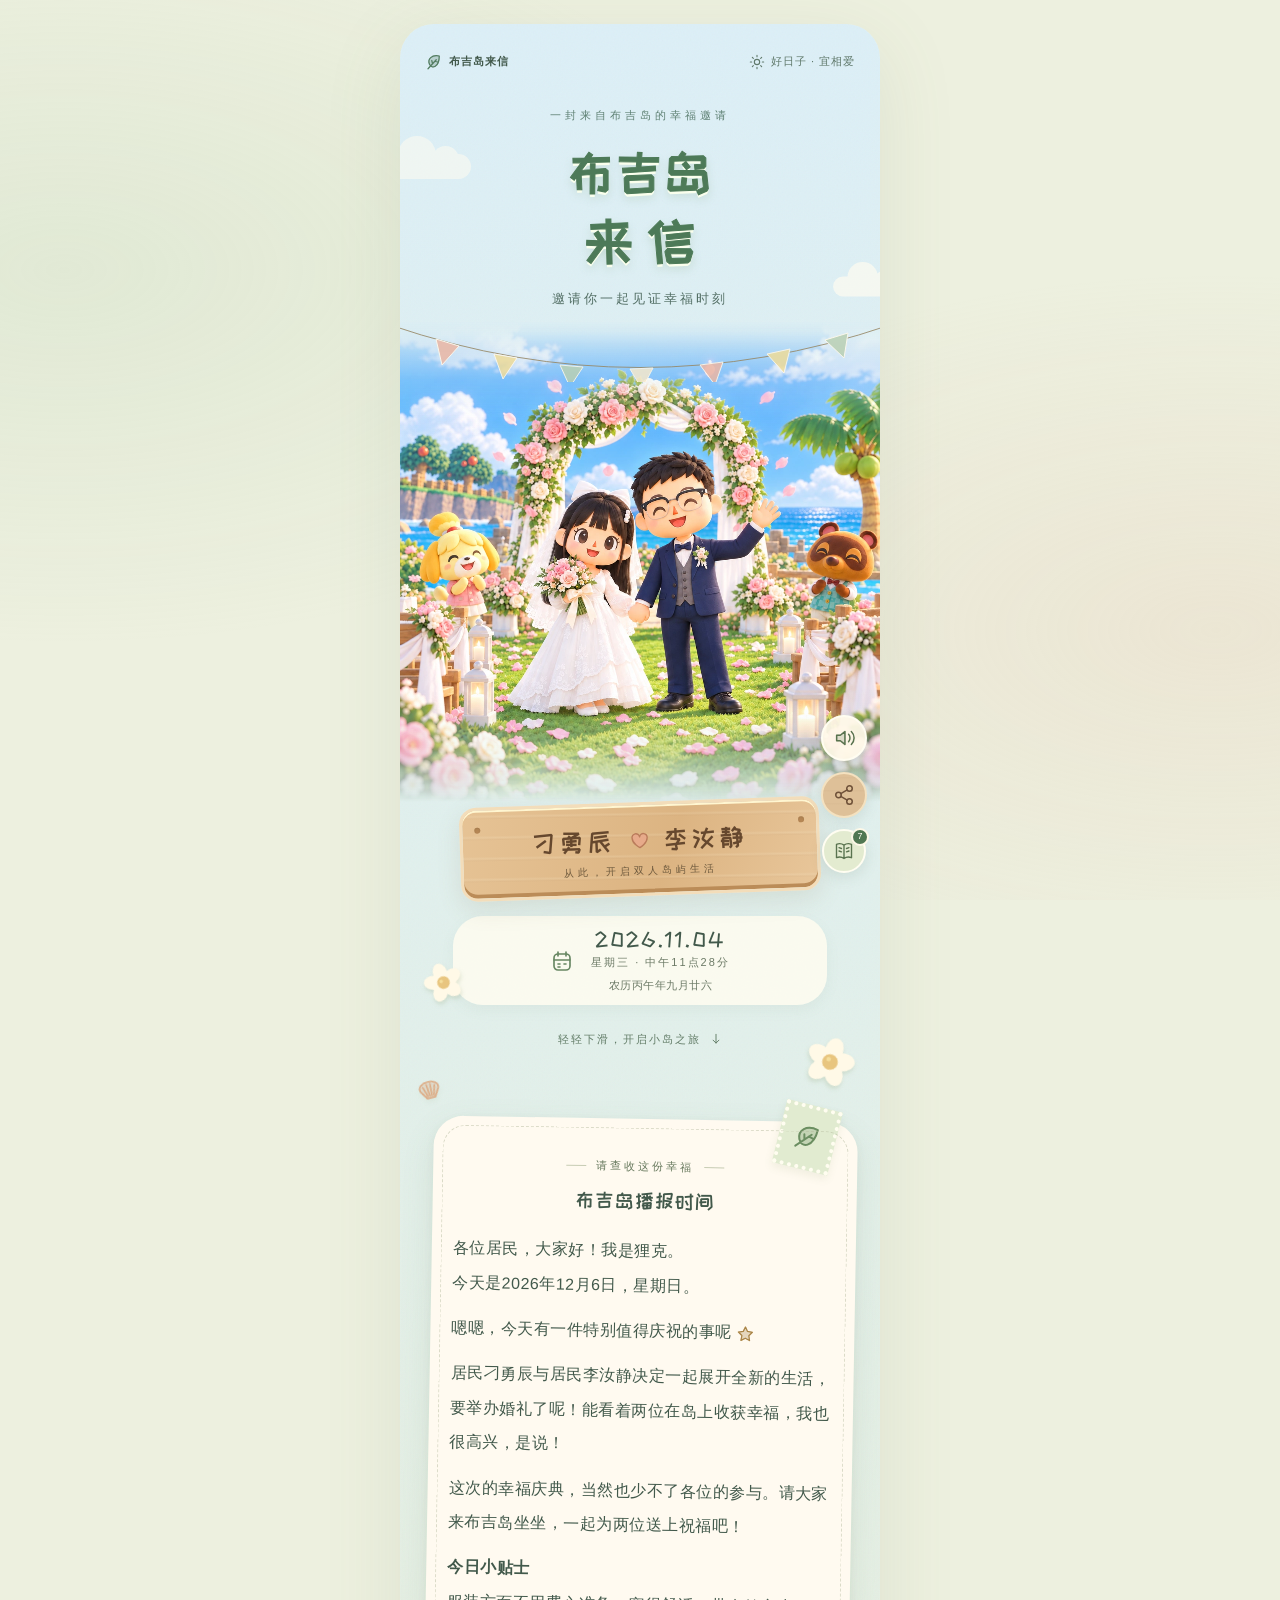
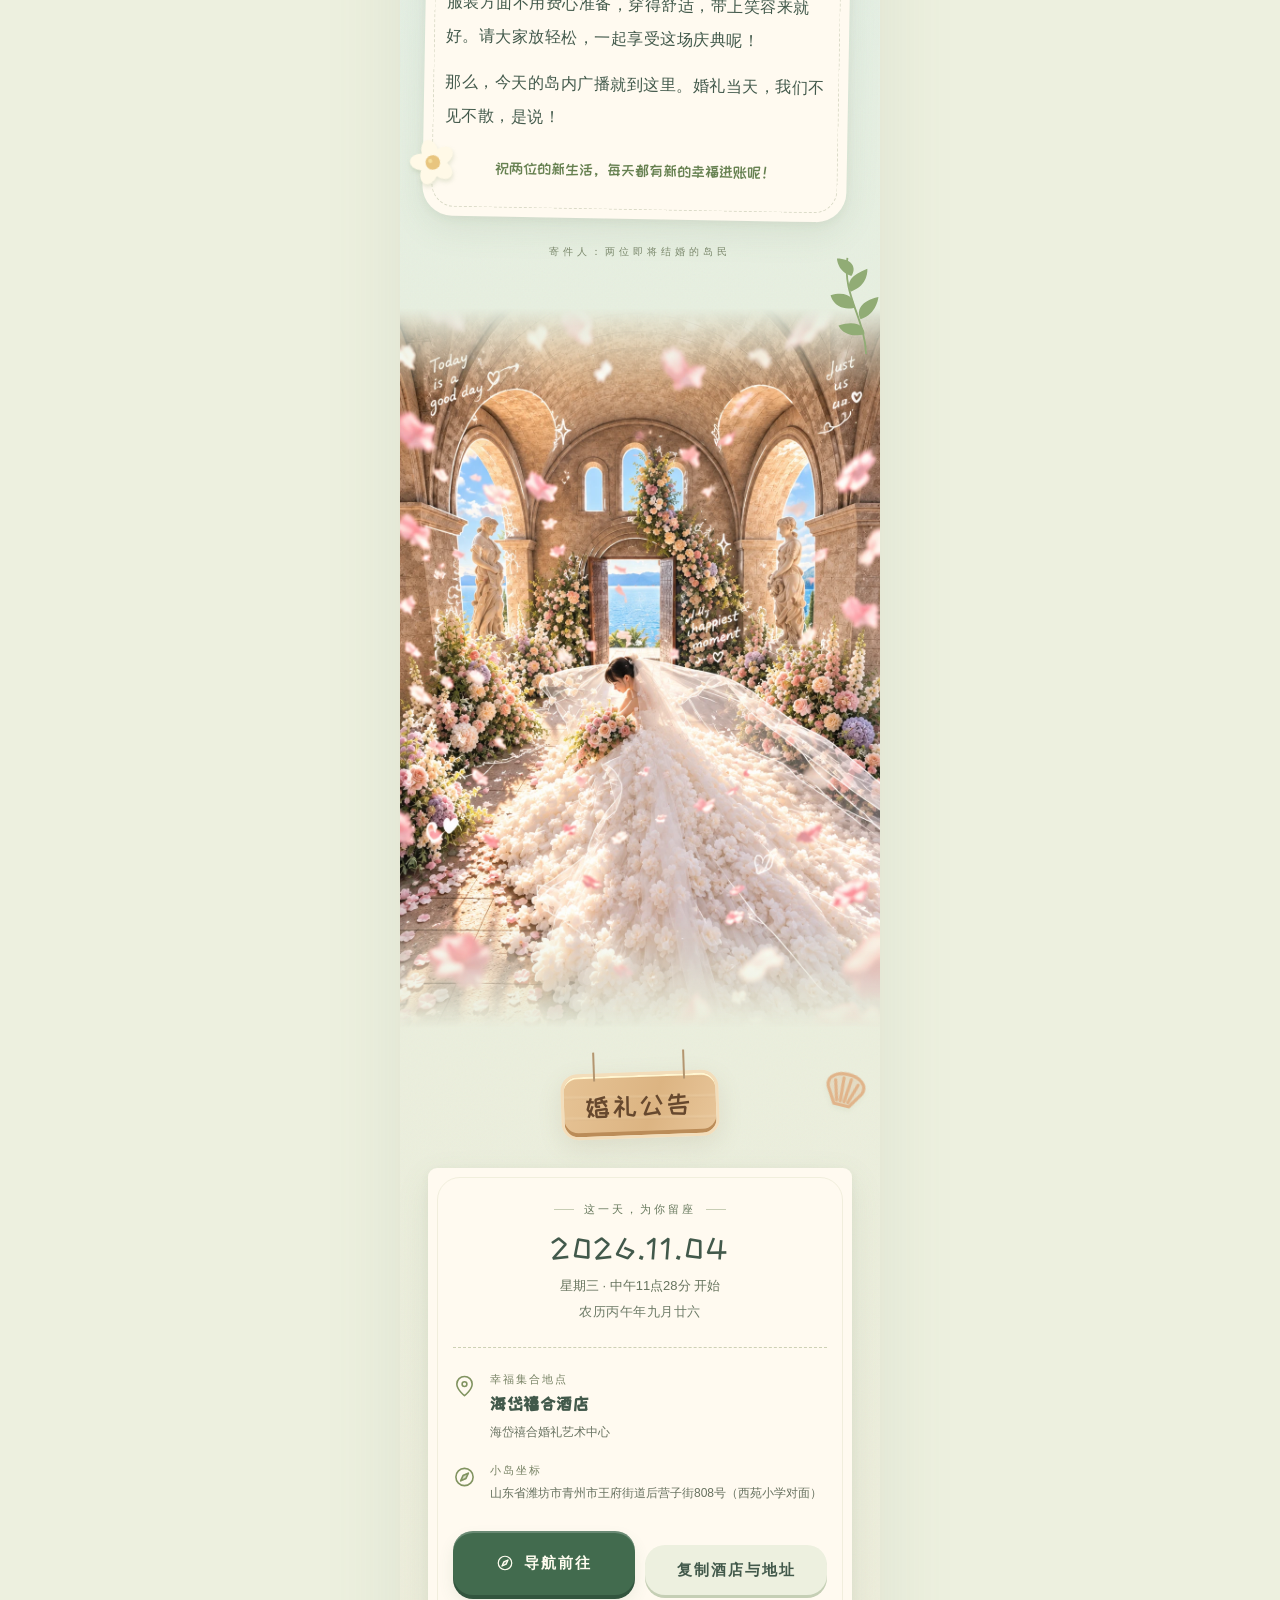
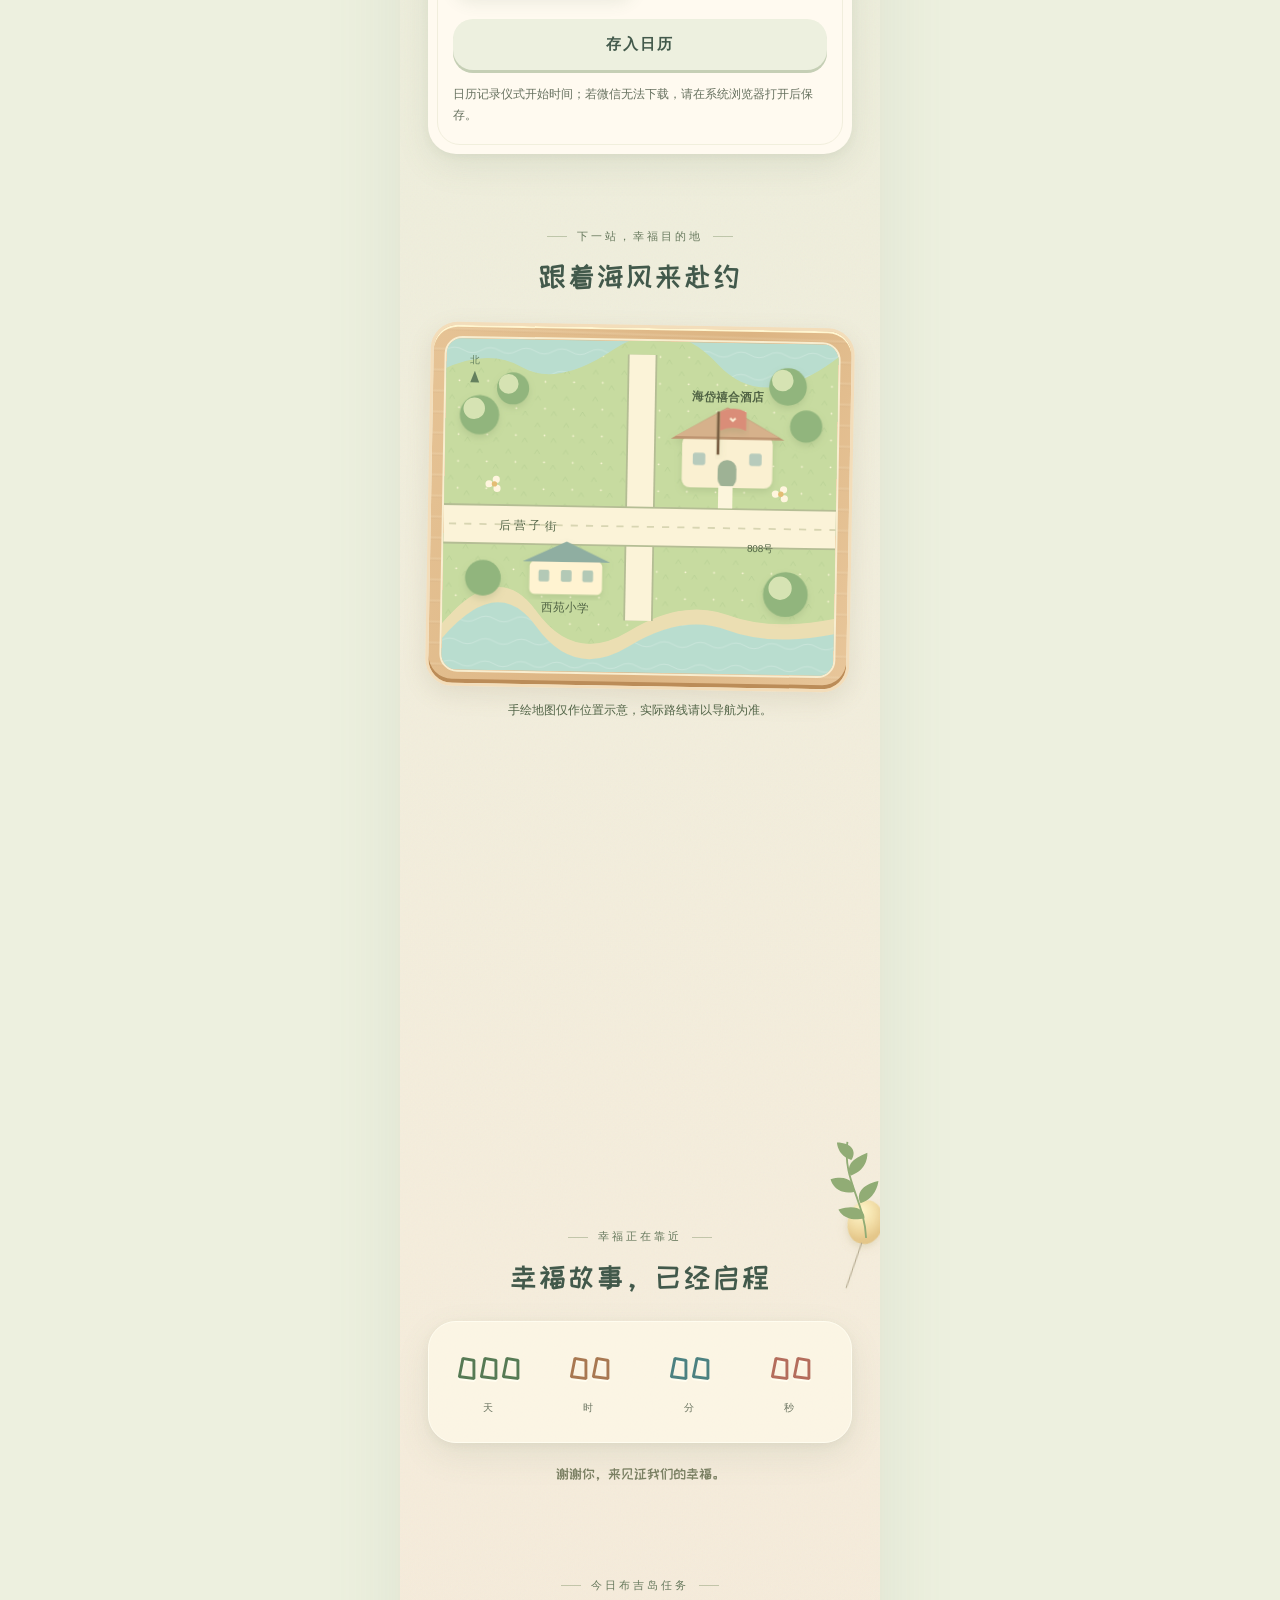
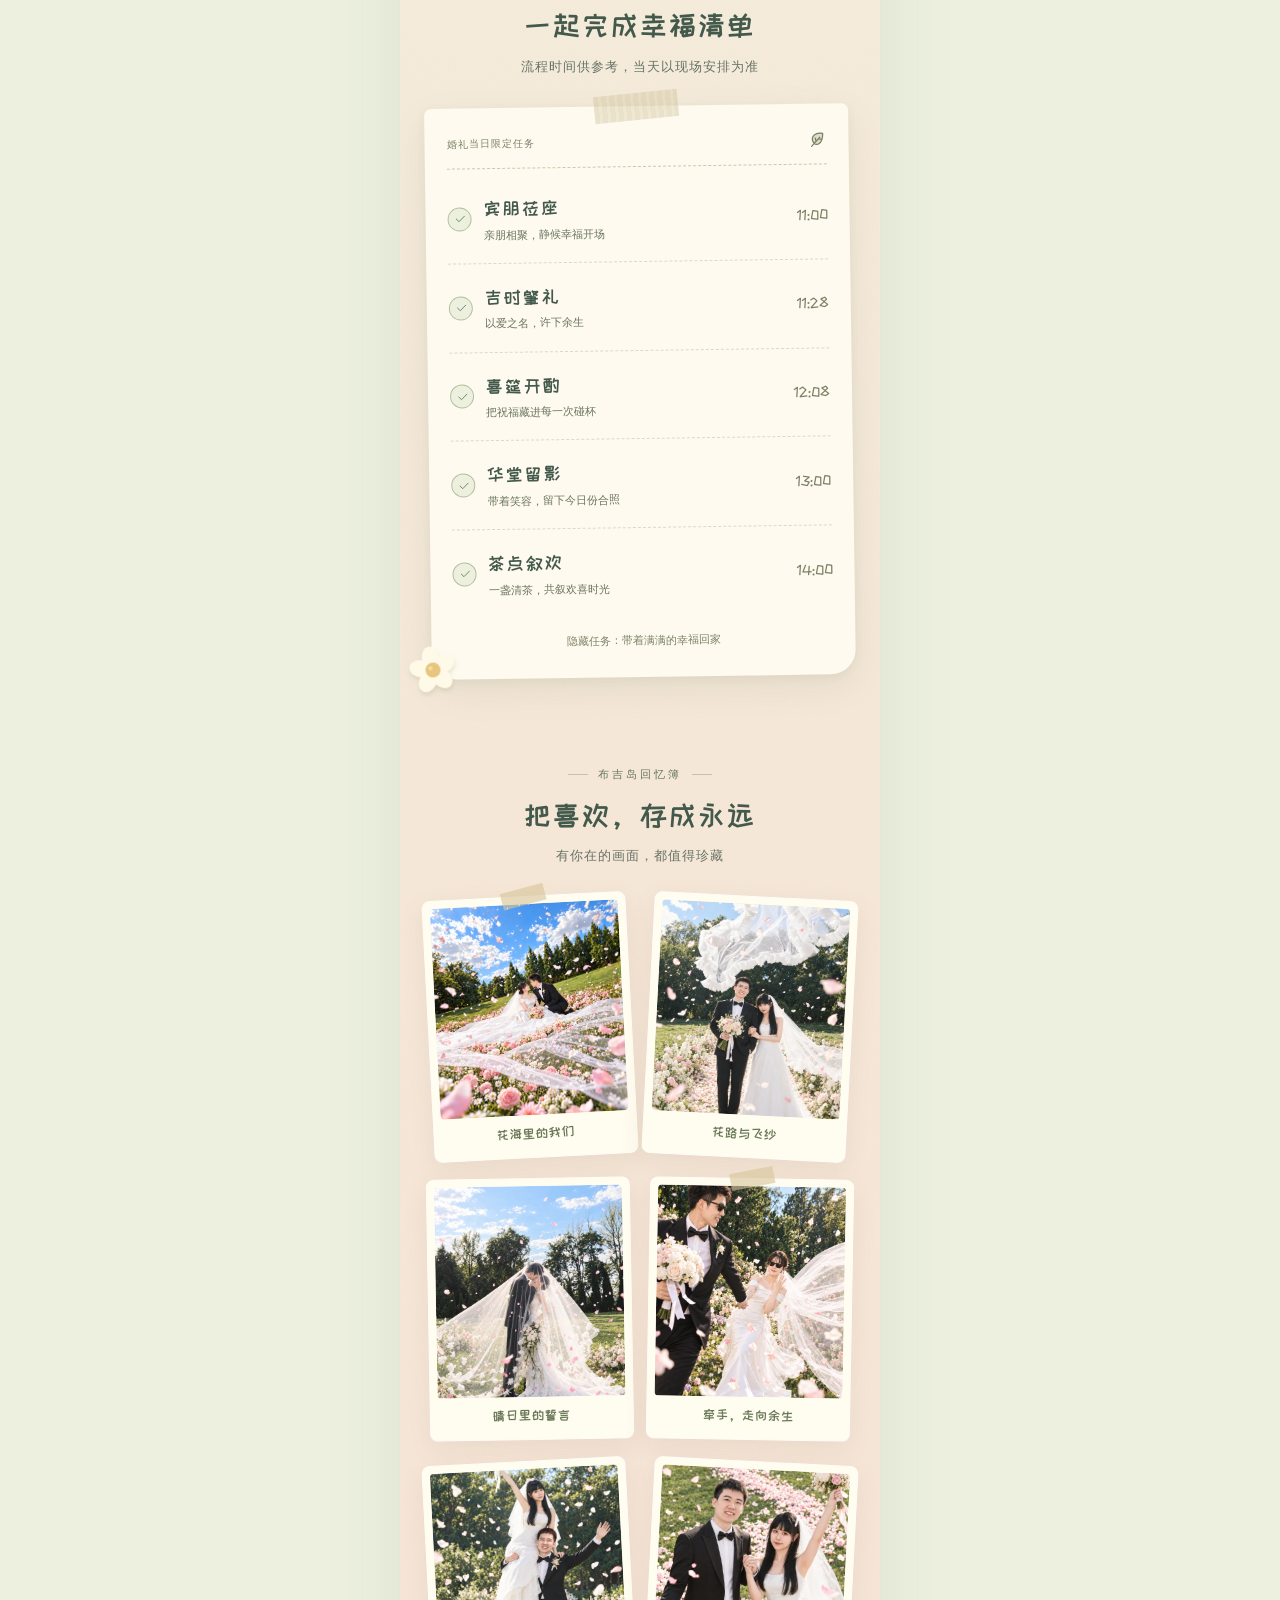
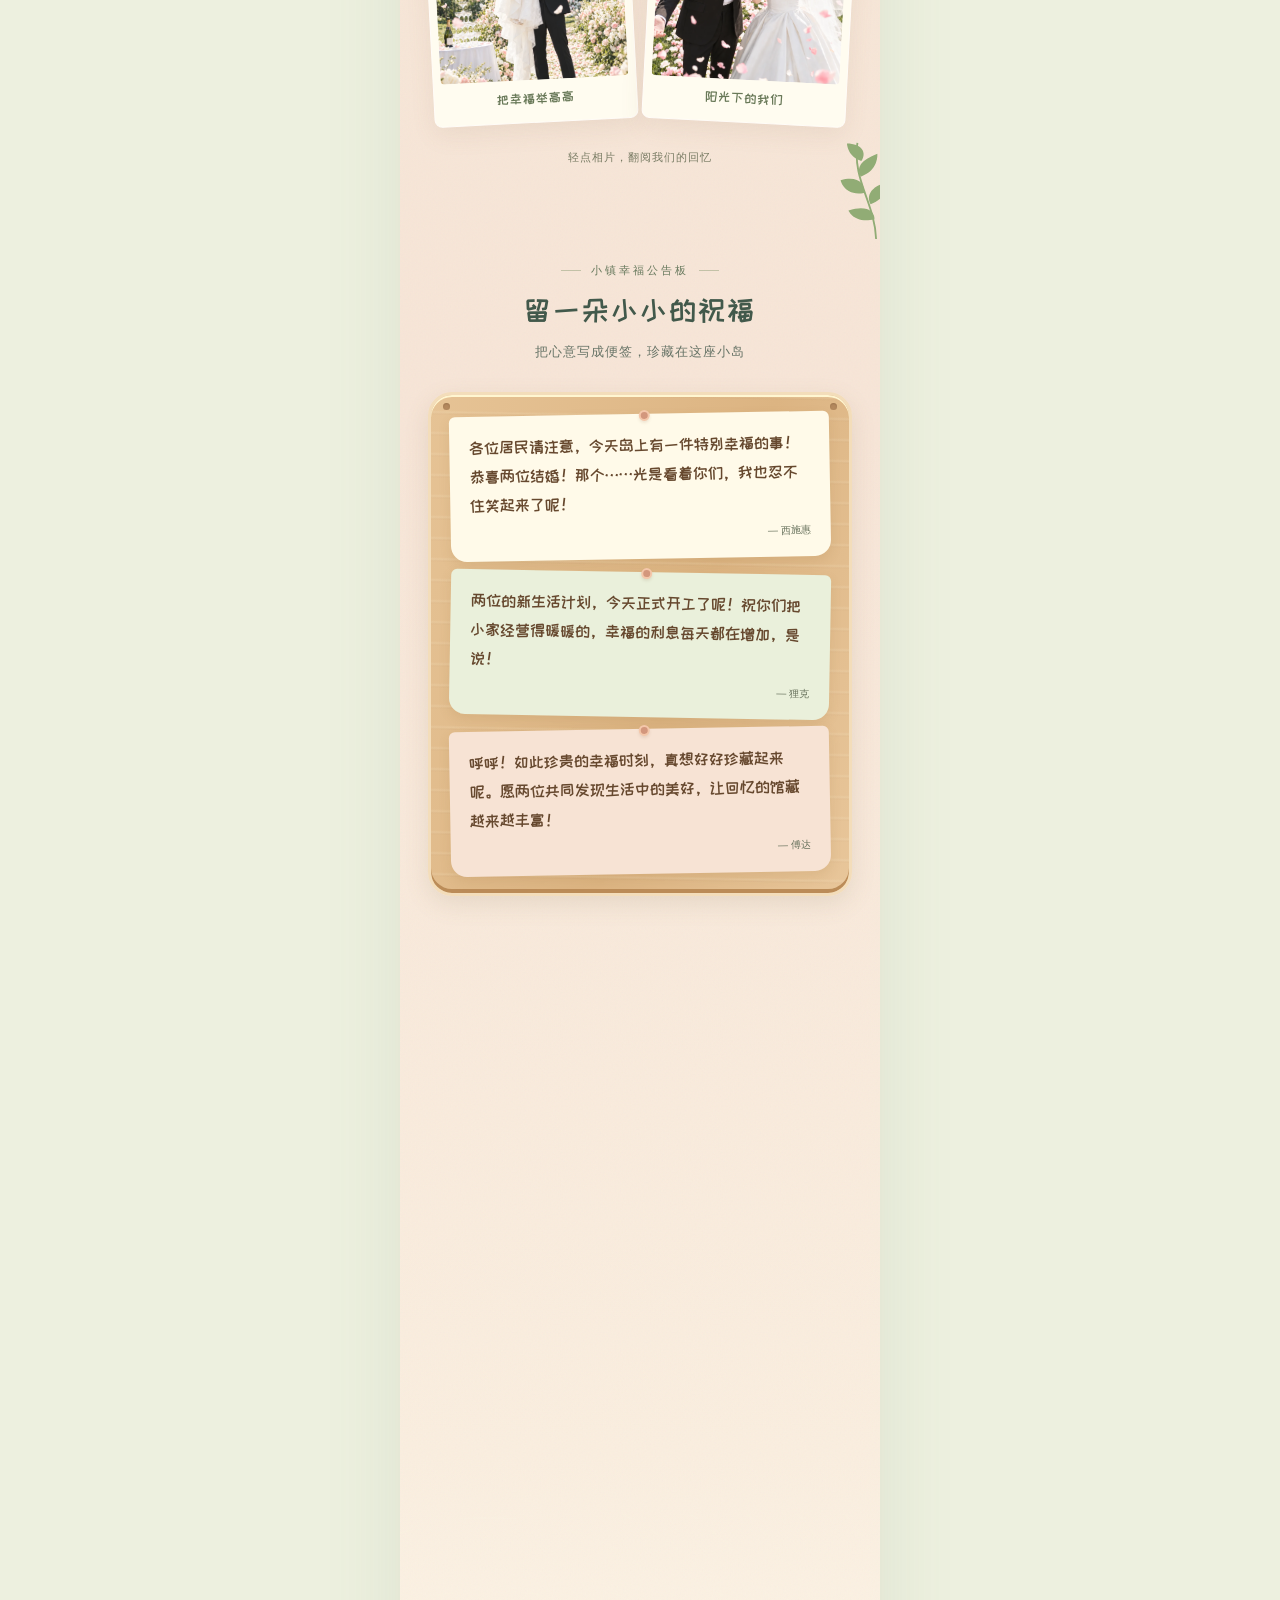
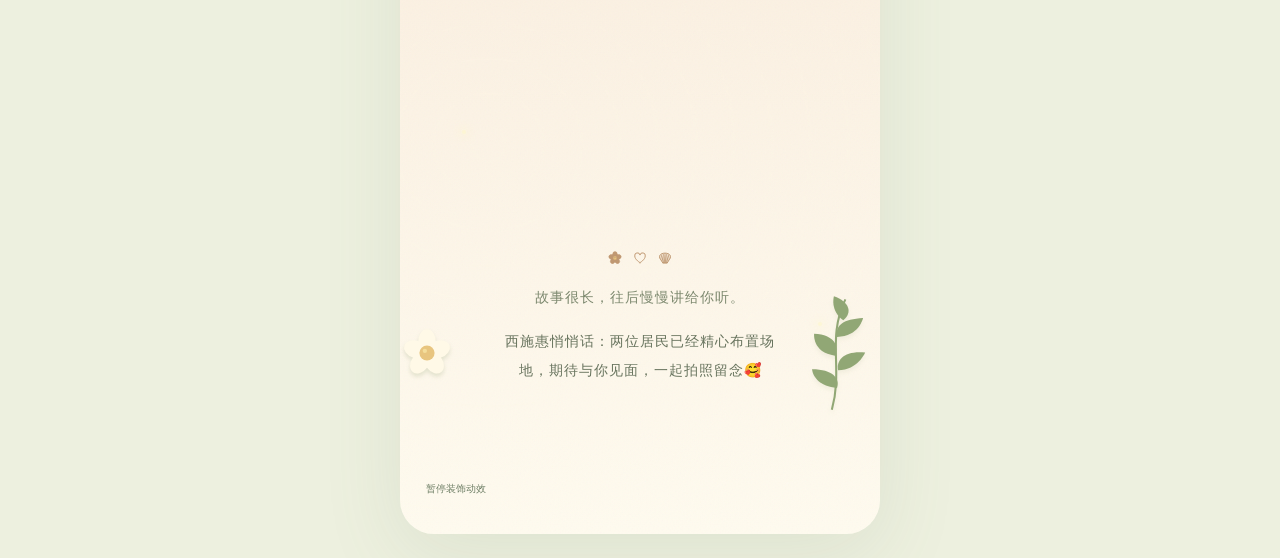
==== index.html @ 76efa3f7 "v1.0.1" ====
<!doctype html>
<html lang="zh-CN">
  <!-- 页面结构说明：正文可直接静态阅读；data-bind/data-date 由 main.js 填充，data-sticker 标记收集模块。 -->
  <head>
    <meta charset="UTF-8" />
    <meta
      name="viewport"
      content="width=device-width, initial-scale=1, viewport-fit=cover"
    />
    <meta name="theme-color" content="#dceff7" />
    <meta
      name="description"
      content="2026年11月4日 · 中午11点28分｜诚邀您相聚青州海岱禧合酒店，见证我们的幸福时刻"
    />
    <meta property="og:title" content="叮～有一封布吉岛来信📩" />
    <meta
      property="og:description"
      content="2026年11月4日 · 中午11点28分｜诚邀您相聚青州海岱禧合酒店，见证我们的幸福时刻"
    />
    <!-- 可修改：更换域名时，同步更新 canonical、og:url、og:image 及 CONFIG.share 的链接。 -->
    <meta property="og:type" content="website" />
    <meta property="og:locale" content="zh_CN" />
    <meta property="og:site_name" content="布吉岛来信" />
    <meta property="og:url" content="https://wedding.xxcfun.cn" />
    <meta
      property="og:image"
      content="https://wedding.xxcfun.cn/assets/island-share-hd.jpg"
    />
    <meta property="og:image:type" content="image/jpeg" />
    <meta property="og:image:secure_url" content="https://wedding.xxcfun.cn/assets/island-share-hd.jpg" />
    <meta property="og:image:width" content="1200" />
    <meta property="og:image:height" content="1200" />
    <meta
      property="og:image:alt"
      content="布吉岛来信：新人在海岛花拱下牵手，新郎挥手、新娘手捧鲜花，下方为新人姓名与婚期"
    />
    <link rel="canonical" href="https://wedding.xxcfun.cn" />
    <title>叮～有一封布吉岛来信📩</title>
    <!-- Tailwind CSS 3.4.17 离线编译，仅包含本页实际使用的工具类。 -->
    <!-- 首屏图片优先下载；下方封面 img 使用同一资源，避免高清图片等到解析正文时才开始请求。 -->
    <link rel="preload" href="assets/island-cover-hd.webp" as="image" type="image/webp" fetchpriority="high" />
    <!-- 完整样式加载完成后再展示页面，避免先出现简化样式。 -->
    <link rel="stylesheet" href="styles.css" />
    <!-- 并行下载，等 HTML 解析后按顺序执行；资源慢时不阻塞正文。 -->
    <!-- 脚本依赖顺序：加载兜底 → 暴露 createHeroMotion → 主交互读取 CONFIG 并连接各模块。 -->
    <script defer src="loader.js"></script>
    <script defer src="hero-motion.js"></script>
    <script defer src="main.js"></script>
  </head>
  <body>
    <a class="skip" href="#invitation">跳至请柬正文</a>
    <!-- 原创矢量图标库：装饰与结构图标使用统一圆角笔画，无 emoji 与官方图案。 -->
    <svg class="sprite" xmlns="http://www.w3.org/2000/svg" aria-hidden="true">
      <defs>
        <symbol id="i-leaf" viewBox="0 0 24 24">
          <path
            d="M19 4C9 2 3 8 6 15s13 4 13-11Z"
            fill="currentColor"
            opacity=".25"
          />
          <path d="M19 4C9 2 3 8 6 15s13 4 13-11ZM4 21 15 9m-5 5-1-4m4 1 4 1" />
        </symbol>
        <!-- 原创节点图标：海浪、远山、脚印、家与婚礼花拱，沿用圆润线条。 -->
        <symbol id="i-waves" viewBox="0 0 24 24">
          <path
            d="M2 9c2-3 4 3 7 0s5 3 8 0 4 0 5 0M2 14c2-3 4 3 7 0s5 3 8 0 4 0 5 0M2 19c2-3 4 3 7 0s5 3 8 0 4 0 5 0"
          />
          <circle cx="17" cy="4" r="2" />
        </symbol>
        <symbol id="i-mountains" viewBox="0 0 24 24">
          <path d="m2 20 7-15 7 15H2Zm11-6 4-8 5 14h-6M6 11l3 2 3-2" />
          <circle cx="4" cy="5" r="2" />
        </symbol>
        <symbol id="i-footsteps" viewBox="0 0 24 24">
          <ellipse cx="7" cy="8" rx="3" ry="5" transform="rotate(-20 7 8)" />
          <path d="m6 16 3-1 1 3-3 1Z" />
          <ellipse cx="17" cy="13" rx="3" ry="5" transform="rotate(20 17 13)" />
          <path d="m14 21 1-2 3 1-1 2Z" />
        </symbol>
        <symbol id="i-home" viewBox="0 0 24 24">
          <path d="m3 11 9-8 9 8M5 10v11h14V10M10 21v-6h4v6M16 4V2h3v5" />
          <path
            d="M12 12s-3-2-3-3a1.5 1.5 0 0 1 3-1 1.5 1.5 0 0 1 3 1c0 1-3 3-3 3Z"
          />
        </symbol>
        <symbol id="i-wedding-arch" viewBox="0 0 24 24">
          <path
            d="M4 21V10a8 8 0 0 1 16 0v11M7 21V10a5 5 0 0 1 10 0v11M2 21h7m6 0h7"
          />
          <circle cx="6" cy="5" r="2" />
          <circle cx="18" cy="5" r="2" />
          <path d="m4 11 3 2m10 0 3-2M10 3l2 2 2-2" />
        </symbol>
        <symbol id="i-heart" viewBox="0 0 24 24">
          <path
            d="M12 20S3 15 3 8.5A4.5 4.5 0 0 1 12 7a4.5 4.5 0 0 1 9 1.5C21 15 12 20 12 20Z"
          />
        </symbol>
        <symbol id="i-sun" viewBox="0 0 24 24">
          <circle cx="12" cy="12" r="4" />
          <path
            d="M12 2v2m0 16v2M2 12h2m16 0h2M5 5l1.5 1.5m11 11L19 19M19 5l-1.5 1.5m-11 11L5 19"
          />
        </symbol>
        <symbol id="i-flower" viewBox="0 0 48 48">
          <g fill="currentColor">
            <ellipse cx="24" cy="13" rx="8" ry="11" />
            <ellipse
              cx="24"
              cy="13"
              rx="8"
              ry="11"
              transform="rotate(72 24 24)"
            />
            <ellipse
              cx="24"
              cy="13"
              rx="8"
              ry="11"
              transform="rotate(144 24 24)"
            />
            <ellipse
              cx="24"
              cy="13"
              rx="8"
              ry="11"
              transform="rotate(216 24 24)"
            />
            <ellipse
              cx="24"
              cy="13"
              rx="8"
              ry="11"
              transform="rotate(288 24 24)"
            />
          </g>
          <circle cx="24" cy="24" r="7" fill="#e8c57f" />
          <circle cx="22" cy="22" r="2" fill="#f4de9c" />
        </symbol>
        <symbol id="i-shell" viewBox="0 0 24 24">
          <path
            d="m8 20-5-8C-1 1 25 1 21 12l-5 8Z"
            fill="currentColor"
            opacity=".25"
          />
          <path
            d="m8 20-5-8C-1 1 25 1 21 12l-5 8Zm1-2L6 8m5 10-1-12m3 12 1-12m1 12 3-10M8 20h8"
          />
        </symbol>
        <symbol id="i-star" viewBox="0 0 24 24">
          <path
            d="m12 3 2.8 5.8 6.5 1-4.7 4.6 1.1 6.5-5.7-3-5.7 3 1.1-6.5-4.7-4.6 6.5-1Z"
            fill="currentColor"
            opacity=".3"
          />
          <path
            d="m12 3 2.8 5.8 6.5 1-4.7 4.6 1.1 6.5-5.7-3-5.7 3 1.1-6.5-4.7-4.6 6.5-1Z"
          />
        </symbol>
        <symbol id="i-pin" viewBox="0 0 24 24">
          <path d="M20 10c0 6-8 12-8 12S4 16 4 10a8 8 0 1 1 16 0Z" />
          <circle cx="12" cy="10" r="2.5" />
        </symbol>
        <symbol id="i-calendar" viewBox="0 0 24 24">
          <rect x="4" y="5" width="16" height="16" rx="4" />
          <path d="M8 3v4m8-4v4M4 11h16m-12 4h2m4 0h2m-8 3h2" />
        </symbol>
        <symbol id="i-down" viewBox="0 0 24 24">
          <path d="M12 4v15m-5-5 5 5 5-5" />
        </symbol>
        <symbol id="i-arrow" viewBox="0 0 24 24">
          <path d="M4 12h15m-6-6 6 6-6 6" />
        </symbol>
        <symbol id="i-compass" viewBox="0 0 24 24">
          <circle cx="12" cy="12" r="9" />
          <path
            d="m16 8-2.5 5.5L8 16l2.5-5.5Z"
            fill="currentColor"
            opacity=".3"
          />
          <path d="m16 8-2.5 5.5L8 16l2.5-5.5Z" />
        </symbol>
        <symbol id="i-camera" viewBox="0 0 24 24">
          <path
            d="m8 6 1.5-3h5L16 6h3a2 2 0 0 1 2 2v10a2 2 0 0 1-2 2H5a2 2 0 0 1-2-2V8a2 2 0 0 1 2-2Z"
          />
          <circle cx="12" cy="12.5" r="4" />
          <path d="M17.5 9h.1" />
        </symbol>
        <symbol id="i-rings" viewBox="0 0 24 24">
          <circle cx="8" cy="14" r="6" />
          <circle cx="16" cy="14" r="6" />
          <path d="m9 4 3-3 3 3-3 4Z" fill="currentColor" opacity=".3" />
          <path d="m9 4 3-3 3 3-3 4Z" />
        </symbol>
        <symbol id="i-mail" viewBox="0 0 24 24">
          <rect x="3" y="5" width="18" height="15" rx="3" />
          <path d="m4 7 8 6 8-6m-16 12 5-5m11 5-5-5" />
        </symbol>
        <symbol id="i-flag" viewBox="0 0 24 24">
          <path d="M6 22V3m0 0c4-4 8 4 12 0v10c-4 4-8-4-12 0" />
          <path
            d="M6 3c4-4 8 4 12 0v10c-4 4-8-4-12 0"
            fill="currentColor"
            opacity=".3"
          />
        </symbol>
        <symbol id="i-check" viewBox="0 0 24 24">
          <path d="m5 12 5 5L20 7" />
        </symbol>
        <symbol id="i-close" viewBox="0 0 24 24">
          <path d="m6 6 12 12M6 18 18 6" />
        </symbol>
        <symbol id="i-share" viewBox="0 0 24 24">
          <circle cx="6" cy="12" r="3" />
          <circle cx="18" cy="5" r="3" />
          <circle cx="18" cy="19" r="3" />
          <path d="m8.5 10.5 7-4m-7 7 7 4" />
        </symbol>
        <symbol id="i-book" viewBox="0 0 24 24">
          <path
            d="M12 5C8 2 3 4 3 4v16s5-2 9 1c4-3 9-1 9-1V4s-5-2-9 1Zm0 0v16m-6-13 3 1m-3 3 3 1m6-4 3-1m-3 5 3-1"
          />
        </symbol>
        <symbol id="i-sprig" viewBox="0 0 80 120">
          <path
            d="M36 115C47 76 31 46 49 9"
            fill="none"
            stroke="currentColor"
            stroke-width="2"
          />
          <g fill="currentColor">
            <path d="M41 94C18 92 17 76 17 76c20 0 27 9 24 18Z" />
            <path d="M42 77c19 0 26-17 26-17-20-2-28 7-26 17Z" />
            <path d="M39 63C17 60 19 42 19 42c20 1 24 12 20 21Z" />
            <path d="M41 45c21 0 25-18 25-18-19 1-27 7-25 18Z" />
            <path d="M47 29C34 20 38 6 38 6c15 5 18 16 9 23Z" />
          </g>
        </symbol>
        <symbol id="i-petal" viewBox="0 0 24 24">
          <path d="M19 4C10 1 0 8 6 15s15 4 13-11Z" fill="currentColor" />
        </symbol>
        <symbol id="i-butterfly" viewBox="0 0 24 24">
          <path
            d="M12 10C7-1 0 5 4 12c-5 8 5 11 8 2 3 9 13 6 8-2 4-7-3-13-8-2Z"
            fill="currentColor"
            opacity=".65"
          />
          <path d="M12 9v9m0-8L9 5m3 5 3-5" />
        </symbol>
        <symbol id="i-dandelion" viewBox="0 0 24 24">
          <path
            d="M12 22V9m0 3-6-6m6 6 6-6m-6 6V3m0 9-8-1m8 1 8-1M4 4l4 1-3 3m11-3 4-1-1 4M9 3l3-2 3 2"
          />
        </symbol>
      </defs>
    </svg>
    <!-- 欢迎层只作开场提示，CSS 与两个脚本均有退场路径；不会锁住正文滚动。 -->
    <div
      class="loader"
      id="loader"
      role="status"
      aria-label="欢迎来到我们的布吉岛"
    >
      <svg class="loader-art icon" aria-hidden="true">
        <use href="#i-leaf" />
      </svg>
      <div class="loader-title">欢迎来到我们的布吉岛</div>
      <div class="loader-dots" aria-hidden="true"><i></i><i></i><i></i></div>
    </div>
    <!-- 十个 section 按阅读顺序组成长卷；每个 data-sticker 编号对应 main.js 中 stickerDefs 的索引。 -->
    <main class="roll mx-auto w-full relative" id="island">
      <!-- 模块一：可修改首屏标题、副标题；姓名、日期由 CONFIG 统一填写。 -->
      <section class="hero" data-sticker="0" aria-labelledby="cover-title">
        <div class="topline">
          <div class="island-brand">
            <svg class="icon mini" aria-hidden="true">
              <use href="#i-leaf" /></svg
            >布吉岛来信
          </div>
          <div class="weather">
            <svg class="icon" aria-hidden="true"><use href="#i-sun" /></svg
            >好日子 · 宜相爱
          </div>
        </div>
        <div class="cloud cloud-a" aria-hidden="true"></div>
        <div class="cloud cloud-b" aria-hidden="true"></div>
        <div class="cover-copy">
          <div class="edition">一封来自布吉岛的幸福邀请</div>
          <h1 id="cover-title">
            <span>布吉岛</span><span class="second-line">来信</span>
          </h1>
          <p class="cover-subtitle">邀请你一起见证幸福时刻</p>
        </div>
        <div class="hero-art" id="lawn">
          <div class="hero-scene" id="hero-scene">
            <img
              id="hero-image"
              src="assets/island-cover-hd.webp"
              width="1254"
              height="1254"
              fetchpriority="high"
              alt="蓝天海岛婚礼：新人牵手站在玫瑰花拱下，新郎挥手打招呼，新娘手捧鲜花，两侧是可爱的动物伙伴"
            />
            <canvas id="hero-motion" class="hero-motion" aria-hidden="true"></canvas>
          </div>
          <svg class="pennants" viewBox="0 0 480 60" aria-hidden="true">
            <path
              d="M-10 3Q240 88 490 3"
              fill="none"
              stroke="#968765"
              stroke-width="1"
            />
            <g stroke="#fff8e9" stroke-width="1">
              <path d="m36 17 23 7-17 19Z" fill="#e9b6a4" />
              <path d="m94 32 23 4-14 21Z" fill="#eddb9a" />
              <path d="m160 43 23 2-13 20Z" fill="#b9cfb3" />
              <path d="m230 47 23-1-11 21Z" fill="#f4e7cb" />
              <path d="m300 43 23-3-8 23Z" fill="#e9b6a4" />
              <path d="m367 32 23-5-6 24Z" fill="#eddb9a" />
              <path d="m425 18 23-7-4 25Z" fill="#b9cfb3" />
            </g>
          </svg>
        </div>
        <div class="name-plaque wood">
          <div class="couple-names">
            <span data-bind="groom">刁勇辰</span
            ><svg class="icon" aria-hidden="true"><use href="#i-heart" /></svg
            ><span data-bind="bride">李汝静</span>
          </div>
          <div class="plaque-caption">从此，开启双人岛屿生活</div>
        </div>
        <div class="date-ticket">
          <svg class="icon" aria-hidden="true"><use href="#i-calendar" /></svg>
          <div>
            <div class="date-number" data-date="short">2026.11.04</div>
            <div class="date-week" data-date="week">星期三 · 中午11点28分</div>
            <div class="lunar-date" data-lunar>农历丙午年九月廿六</div>
          </div>
        </div>
        <a class="scroll-hint" href="#invitation"
          >轻轻下滑，开启小岛之旅<svg class="icon" aria-hidden="true">
            <use href="#i-down" /></svg
        ></a>
        <svg class="decoration flower-deco flower-left" aria-hidden="true">
          <use href="#i-flower" /></svg
        ><svg class="decoration flower-deco flower-right" aria-hidden="true">
          <use href="#i-flower" /></svg
        ><svg class="decoration icon shell-deco" aria-hidden="true">
          <use href="#i-shell" />
        </svg>
      </section>
      <!-- 模块二：可修改请柬正文。 -->
      <section
        class="section invitation"
        id="invitation"
        data-sticker="1"
        aria-label="小岛邀请信"
      >
        <div class="paper letter reveal">
          <div class="stamp" aria-hidden="true">
            <svg class="icon"><use href="#i-leaf" /></svg>
          </div>
          <div class="eyebrow">请查收这份幸福</div>
          <!-- 可修改：岛内播报文案；姓名、婚期和地点自动读取 CONFIG，今日日期按北京时间更新。 -->
          <h2 class="letter-greeting">布吉岛播报时间</h2>
          <div class="island-broadcast">
            <p>
              各位居民，大家好！我是狸克。<br />今天是<span
                id="broadcast-today"
              >美好的相聚前夕</span
              >。
            </p>
            <p>
              嗯嗯，今天有一件特别值得庆祝的事呢
              <svg class="icon mini" aria-hidden="true">
                <use href="#i-star" />
              </svg>
            </p>
            <p>
              居民<span data-bind="groom">刁勇辰</span>与居民<span
                data-bind="bride"
              >李汝静</span
              >决定一起展开全新的生活，要举办婚礼了呢！能看着两位在岛上收获幸福，我也很高兴，是说！
            </p>
            <p>
              这次的幸福庆典，当然也少不了各位的参与。请大家来布吉岛坐坐，一起为两位送上祝福吧！
            </p>
            <!-- <div class="broadcast-details">
              <p>
                <strong>仪式时间</strong><br /><span
                  id="broadcast-wedding-date"
                ></span
                ><br /><span data-bind="timeLabel"></span>
              </p>
              <p>
                <strong>仪式地点</strong><br /><span data-bind="venue"></span
                ><br /><span data-bind="address"></span>
              </p>
            </div> -->
            <p>
              <strong>今日小贴士</strong
              ><br />服装方面不用费心准备，穿得舒适，带上笑容来就好。请大家放轻松，一起享受这场庆典呢！
            </p>
            <p>那么，今天的岛内广播就到这里。婚礼当天，我们不见不散，是说！</p>
          </div>
          <div class="letter-sign">祝两位的新生活，每天都有新的幸福进账呢！</div>
          <svg class="decoration flower-deco" aria-hidden="true">
            <use href="#i-flower" />
          </svg>
        </div>
        <div class="letter-footer">寄件人：两位即将结婚的岛民</div>
        <svg class="cross-sprig" aria-hidden="true">
          <use href="#i-sprig" />
        </svg>
      </section>
      <!-- 模块三：完整婚纱照，上下边缘渐隐至长卷背景。 -->
      <section
        class="section wedding-portrait"
        id="story"
        data-sticker="2"
        aria-label="我们的婚纱照"
      >
        <img
          class="wedding-portrait-image"
          src="assets/wedding-chapel.webp"
          width="1024"
          height="1536"
          alt="海边教堂的花海与飘落花瓣中，新娘身着铺展的白色婚纱"
          loading="lazy"
          decoding="async"
        />
      </section>
      <!-- 模块四：酒店名称、地址、时间统一由 CONFIG 修改。 -->
      <section
        class="section info"
        id="wedding"
        data-sticker="3"
        aria-labelledby="info-title"
      >
        <h2 id="info-title" class="wood hanging-title reveal">婚礼公告</h2>
        <div class="paper info-paper reveal">
          <div class="eyebrow">这一天，为你留座</div>
          <div class="info-date" data-date="short">2026.11.04</div>
          <div class="info-time" data-date="long">星期三 · 中午11点28分 开始</div>
          <div class="lunar-date info-lunar" data-lunar>农历丙午年九月廿六</div>
          <hr class="dotted-rule" />
          <div class="detail-row">
            <svg class="icon" aria-hidden="true"><use href="#i-pin" /></svg>
            <div>
              <div class="detail-label">幸福集合地点</div>
              <h3 class="detail-value" data-bind="venue">海岱禧合酒店</h3>
              <p class="detail-small">
                <span data-bind="venueFull">海岱禧合婚礼艺术中心</span>
              </p>
            </div>
          </div>
          <div class="detail-row">
            <svg class="icon" aria-hidden="true"><use href="#i-compass" /></svg>
            <div>
              <div class="detail-label">小岛坐标</div>
              <p class="detail-small" data-bind="address">
                山东省潍坊市青州市王府街道后营子街808号（西苑小学对面）
              </p>
            </div>
          </div>
          <!-- 导航链接保留 Android 高德协议作为静态初值，运行后由脚本识别 iOS 与微信环境。 -->
          <div class="info-actions">
            <a
              class="btn press"
              data-navigate
              href="androidamap://navi?sourceApplication=bujiWedding&amp;poiname=%E6%B5%B7%E5%B2%B1%E7%A6%A7%E5%90%88%E5%A9%9A%E7%A4%BC%E8%89%BA%E6%9C%AF%E4%B8%AD%E5%BF%83&amp;lat=36.694075&amp;lon=118.457025&amp;dev=0&amp;style=2"
            >
              <svg class="icon mini" aria-hidden="true">
                <use href="#i-compass" /></svg
              >导航前往</a
            >
            <button class="btn press secondary-action" id="copy-address" type="button">复制酒店与地址</button>
            <a class="btn press secondary-action" id="calendar-link" href="assets/wedding.ics" download="婚礼赴约提醒.ics">存入日历</a>
          </div>
          <p class="detail-small action-help" id="calendar-help">日历记录仪式开始时间；若微信无法下载，请在系统浏览器打开后保存。</p>
        </div>
        <svg class="decoration icon" aria-hidden="true">
          <use href="#i-shell" />
        </svg>
      </section>
      <!-- 模块五：原创手绘示意地图内嵌为 SVG 图片；不加载第三方地图 SDK。 -->
      <section
        class="section location"
        id="location"
        data-sticker="4"
        aria-labelledby="map-title"
      >
        <header class="section-head reveal">
          <div class="eyebrow">下一站，幸福目的地</div>
          <h2 id="map-title">跟着海风来赴约</h2>
        </header>
        <div class="map-frame wood reveal">
          <img
            id="location-map"
            width="440"
            height="370"
            loading="lazy"
            alt="海岱禧合酒店手绘位置示意图，标有后营子街808号及西苑小学"
          />
        </div>
        <p class="map-caption">手绘地图仅作位置示意，实际路线请以导航为准。</p>
        <div class="paper guest-guide reveal" aria-labelledby="guest-guide-title">
          <div class="eyebrow">登岛前的小叮咛</div>
          <h3 id="guest-guide-title">安心赴约指南</h3>
          <details open>
            <summary>几点到场比较合适？</summary>
            <p>欢迎于 <span id="arrival-time">11:00</span> 到场相聚，仪式将于<span data-bind="timeLabel">中午11点28分</span>开始。流程时间供参考，当天以现场安排为准。</p>
          </details>
          <details>
            <summary>导航打不开，怎么找到酒店？</summary>
            <p>点击上方「复制酒店与地址」，粘贴到常用地图搜索。目的地为<span data-bind="venueFull">海岱禧合婚礼艺术中心</span>，地址中的西苑小学可作地标参考。</p>
          </details>
          <details>
            <summary>宴会厅、停车和住宿怎么安排？</summary>
            <p>到店后请向酒店前台确认婚宴厅与停车位置；如需住宿、携幼同行或有饮食需求，请提前通过原有联系方式与新人沟通。</p>
          </details>
          <details>
            <summary>怎样让新人收到我的祝福？</summary>
            <p>岛上留言保存在你自己的浏览器中。想把心意送达新人，可以截图留言，通过微信发送给我们；出席情况也请直接联系新人确认。</p>
          </details>
        </div>
        <svg class="cross-sprig" aria-hidden="true">
          <use href="#i-sprig" />
        </svg>
      </section>
      <!-- 模块六：倒计时绑定 CONFIG.date，包含中国时区；婚期已到后自动切换文案。 -->
      <section
        class="section countdown"
        id="countdown"
        data-sticker="5"
        aria-labelledby="count-title"
      >
        <header class="section-head reveal">
          <div class="eyebrow">幸福正在靠近</div>
          <h2 id="count-title">距离婚礼还有</h2>
        </header>
        <div
          class="countdown-panel reveal"
          role="timer"
          aria-label="婚礼倒计时"
        >
          <div class="time-cell">
            <span class="time-num" id="days">000</span
            ><span class="time-unit">天</span>
          </div>
          <div class="time-cell">
            <span class="time-num" id="hours">00</span
            ><span class="time-unit">时</span>
          </div>
          <div class="time-cell">
            <span class="time-num" id="minutes">00</span
            ><span class="time-unit">分</span>
          </div>
          <div class="time-cell">
            <span class="time-num" id="seconds">00</span
            ><span class="time-unit">秒</span>
          </div>
        </div>
        <p class="countdown-note" id="countdown-note">
          把期待装进口袋，我们很快见。
        </p>
        <div class="decoration balloon floating" aria-hidden="true"></div>
      </section>
      <!-- 模块七：可在 CONFIG.agenda 修改流程与时刻。 -->
      <section
        class="section agenda"
        id="agenda"
        data-sticker="6"
        aria-labelledby="agenda-title"
      >
        <header class="section-head reveal">
          <div class="eyebrow">今日布吉岛任务</div>
          <h2 id="agenda-title">一起完成幸福清单</h2>
          <p class="subcopy">流程时间供参考，当天以现场安排为准</p>
        </header>
        <div class="task-paper reveal">
          <div class="task-top">
            <span>婚礼当日限定任务</span
            ><svg class="icon mini" aria-hidden="true">
              <use href="#i-leaf" />
            </svg>
          </div>
          <ol class="task-list" id="task-list"></ol>
          <p class="task-footer">隐藏任务：带着满满的幸福回家</p>
        </div>
        <svg class="decoration flower-deco" aria-hidden="true">
          <use href="#i-flower" />
        </svg>
      </section>
      <!-- 模块八：6 张相册照片路径与说明在 CONFIG.photos 修改；未填时显示原创插画占位。 -->
      <section
        class="section album"
        id="album"
        data-sticker="7"
        aria-labelledby="album-title"
      >
        <header class="section-head reveal">
          <div class="eyebrow">布吉岛回忆簿</div>
          <h2 id="album-title">把喜欢，存成永远</h2>
          <p class="subcopy">有你在的画面，都值得珍藏</p>
        </header>
        <div class="photo-grid" id="photo-grid"></div>
        <p class="album-tip">轻点相片，翻阅我们的回忆</p>
        <svg class="cross-sprig" aria-hidden="true">
          <use href="#i-sprig" />
        </svg>
      </section>
      <!-- 模块九：留言仅保存在当前浏览器；如需多人共享，请接入自己的留言接口。 -->
      <section
        class="section wishes"
        id="wishes"
        data-sticker="8"
        aria-labelledby="wishes-title"
      >
        <header class="section-head reveal">
          <div class="eyebrow">小镇幸福公告板</div>
          <h2 id="wishes-title">留一朵小小的祝福</h2>
          <p class="subcopy">把心意写成便签，珍藏在这座小岛</p>
        </header>
        <div class="bulletin wood reveal">
          <div class="notes" id="notes"></div>
        </div>
        <!-- 使用自定义必填提示替代浏览器默认气泡；提交后保存到访客本机，不发送到公共留言服务。 -->
        <form class="wish-form reveal" id="wish-form" aria-describedby="wish-storage-help" novalidate>
          <h3 class="form-title">给两位岛民的留言</h3>
          <label for="guest-name"
            >你的名字 <span aria-hidden="true">*</span></label
          ><input
            id="guest-name"
            name="name"
            autocomplete="name"
            required
            maxlength="20"
            placeholder="怎么称呼你呢？"
            aria-describedby="name-error"
          />
          <p class="error" id="name-error"></p>
          <label for="guest-wish"
            >想说的话 <span aria-hidden="true">*</span></label
          ><textarea
            id="guest-wish"
            name="wish"
            required
            maxlength="160"
            placeholder="写下你的祝福，把幸福留在岛上……"
            aria-describedby="wish-error"
          ></textarea>
          <p class="error" id="wish-error"></p>
          <button class="btn press" type="submit">
            <svg class="icon mini" aria-hidden="true">
              <use href="#i-mail" /></svg
            >把祝福贴上小岛
          </button>
          <p class="form-help" id="wish-storage-help">留言仅保存在当前设备的浏览器中，最多 50 条，新人与其他访客无法直接看到。可截图发送给新人；清理浏览器数据会移除留言。</p>
          <p class="error" id="form-error" role="alert"></p>
        </form>
      </section>
      <!-- 模块十：可修改致谢文案；落款与日期自动同步。 -->
      <section
        class="section farewell"
        id="thanks"
        data-sticker="9"
        aria-labelledby="thanks-title"
      >
        <div class="water-glow" aria-hidden="true"></div>
        <span class="firefly glimmer-near" aria-hidden="true"></span
        ><span class="firefly glimmer-far" aria-hidden="true"></span>
        <div class="paper reveal">
          <svg class="scene-icon icon" aria-hidden="true">
            <use href="#i-mail" />
          </svg>
          <h2 id="thanks-title">有你的小岛，更温暖</h2>
          <p>谢谢你从海的另一边，<br />赶来参加我们的婚礼。</p>
          <div class="farewell-names">
            <span data-bind="groom">刁勇辰</span>
            <span class="farewell-ampersand">&</span>
            <span data-bind="bride">李汝静</span>
          </div>
          <div class="farewell-date" data-date="short">2026.11.04</div>
          <div class="lunar-date" data-lunar>农历丙午年九月廿六</div>
        </div>
        <div class="footer-mini" aria-hidden="true">
          <svg class="icon"><use href="#i-flower" /></svg
          ><svg class="icon"><use href="#i-heart" /></svg
          ><svg class="icon"><use href="#i-shell" /></svg>
        </div>
        <p class="postscript">故事很长，往后慢慢讲给你听。</p>
        <!-- 可修改或删除：请柬末尾的额外彩蛋文案。 -->
        <p class="island-whisper">
          西施惠悄悄话：两位居民已经精心布置场地，期待与你见面，一起拍照留念🥰
        </p>
        <svg class="decoration flower-deco" aria-hidden="true">
          <use href="#i-flower" /></svg
        ><svg class="decoration footer-sprig" aria-hidden="true">
          <use href="#i-sprig" /></svg
        ><button
          type="button"
          class="ambient-toggle press"
          id="ambient-toggle"
          aria-pressed="false"
        >
          暂停装饰动效
        </button>
      </section>
    </main>
    <!-- 全屏前景装饰容器；粒子节点由主脚本按硬件能力生成，不参与读屏和交互。 -->
    <div class="particles" aria-hidden="true">
      <div class="particle-wrap" id="particles"></div>
    </div>
    <!-- 默认尝试播放背景音乐；浏览器拦截时首次交互后播放，音乐按钮可暂停或继续。 -->
    <audio id="bgm" loop muted preload="none" playsinline></audio>
    <!-- 固定工具按钮用稳定 ID 绑定事件，aria-pressed 由脚本同步音乐实际状态。 -->
    <div class="tool-group" aria-label="小岛工具">
      <button
        type="button"
        id="music-btn"
        class="tool press"
        aria-label="开启背景音乐"
        aria-pressed="false"
      >
        <svg class="icon" viewBox="0 0 24 24" aria-hidden="true">
          <path d="M4 9h4l5-4v14l-5-4H4Z" fill="currentColor" opacity=".2" />
          <path d="M4 9h4l5-4v14l-5-4H4Z" />
          <g class="sound-waves">
            <path d="M17 8c2 2 2 6 0 8m3-11c4 4 4 10 0 14" />
          </g>
          <path class="mute-slash" d="m17 10 4 4m0-4-4 4" />
        </svg>
      </button>
      <button
        type="button"
        id="share-btn"
        class="tool share-tool press"
        aria-label="分享婚礼邀请图片"
      >
        <svg class="icon" aria-hidden="true"><use href="#i-share" /></svg>
      </button>
      <button
        type="button"
        id="atlas-btn"
        class="tool atlas-tool press"
        aria-label="打开小岛贴纸图鉴，已收集0枚"
      >
        <svg class="icon" aria-hidden="true"><use href="#i-book" /></svg
        ><span class="tool-count" id="sticker-count" aria-hidden="true">0</span>
      </button>
    </div>
    <!-- 复用的轻提示节点；polite 让读屏在合适时机播报，避免打断正在阅读的内容。 -->
    <div
      id="toast"
      class="toast"
      role="status"
      aria-live="polite"
      aria-atomic="true"
    ></div>
    <!-- 仅供读屏播报收集进度；视觉发现提示和飞行动画使用另行创建的临时节点。 -->
    <div
      id="collection-status"
      class="sr-only"
      role="status"
      aria-live="polite"
      aria-atomic="true"
    ></div>
    <!-- 图片弹窗支持触摸、鼠标滚轮、键盘和可见按钮；背景磨砂，页面不写入 overflow:hidden。 -->
    <div
      class="lightbox"
      id="lightbox"
      role="dialog"
      aria-modal="true"
      aria-labelledby="lightbox-caption"
      hidden
    >
      <div class="lightbox-inner">
        <div class="lightbox-frame wood">
          <img id="lightbox-image" alt="" width="640" height="800" />
          <p class="lightbox-caption" id="lightbox-caption"></p>
          <p class="lightbox-count" id="lightbox-count" aria-live="polite"></p>
        </div>
        <div class="gallery-controls">
          <button class="press" type="button" id="photo-prev">上一张回忆</button
          ><button class="press" type="button" id="photo-next">
            下一张回忆
          </button>
        </div>
        <button
          class="close-round lightbox-close press"
          type="button"
          id="photo-close"
          aria-label="关闭照片预览"
        >
          <svg class="icon" aria-hidden="true"><use href="#i-close" /></svg>
        </button>
        <p class="lightbox-hint">左右滑动 / 滚轮翻阅，也可使用上下方按钮</p>
      </div>
    </div>
    <!-- 图鉴弹窗的格子与进度由 collected 集合生成；hidden/open 与相册共用弹窗生命周期。 -->
    <div
      class="lightbox atlas-dialog"
      id="atlas-dialog"
      role="dialog"
      aria-modal="true"
      aria-labelledby="atlas-title"
      hidden
    >
      <div class="lightbox-inner">
        <h2 id="atlas-title">小岛贴纸图鉴</h2>
        <p class="atlas-intro">每次来岛都能重收，慢慢逛，每站都有小礼物。</p>
        <div class="atlas-grid" id="atlas-grid"></div>
        <p class="atlas-progress" id="atlas-progress"></p>
        <button
          class="close-round lightbox-close press"
          type="button"
          id="atlas-close"
          aria-label="关闭贴纸图鉴"
        >
          <svg class="icon" aria-hidden="true"><use href="#i-close" /></svg>
        </button>
      </div>
    </div>
    <!-- 图片邀请分享：长按保存原图，再通过微信相册发送。 -->
    <div
      id="share-guide"
      class="lightbox share-dialog"
      role="dialog"
      aria-modal="true"
      aria-labelledby="share-guide-title"
      hidden
    >
      <div class="lightbox-inner share-inner">
        <button
          class="close-round share-close press"
          type="button"
          id="share-close"
          aria-label="关闭请柬分享"
        >
          <svg class="icon" aria-hidden="true"><use href="#i-close" /></svg>
        </button>
        <div class="eyebrow">小岛来信 · 邀你赴约</div>
        <h2 id="share-guide-title">把这份幸福寄给你</h2>
        <p class="share-hint" id="share-instructions">
          长按下方图片，把这份幸福邀请存进相册
        </p>
        <!-- 邀请图在点击分享后加载；离线备用数据放在独立脚本中，避免增加首屏 HTML 体积。 -->
        <div class="share-poster-frame">
          <img
            class="share-poster"
            id="share-poster"
            loading="lazy"
            width="1080"
            height="1620"
            alt="布吉岛来信婚礼邀请卡，含新人姓名、婚期、婚宴地点和可打开完整请柬的二维码"
          />
        </div>
        <p class="share-save-tip" id="share-save-tip">长按图片 · 选择「保存图片」</p>
        <a
          id="share-save"
          class="btn press"
          download="布吉岛来信-邀请图片.jpg"
          href="#"
        >保存邀请图片</a>
        <p class="share-secondary">保存后，在微信相册中选图发送给朋友或发布朋友圈</p>
        <p class="share-qr-note">朋友长按图中二维码，就能打开完整请柬</p>
      </div>
    </div>
    <!-- 字体许可：ZCOOL KuaiLe，SIL Open Font License 1.1
Copyright 2018 The ZCOOL KuaiLe Project Authors (https://github.com/googlefonts/zcool-kuaile)

This Font Software is licensed under the SIL Open Font License, Version 1.1.
This license is copied below, and is also available with a FAQ at:
https://openfontlicense.org


-----------------------------------------------------------
SIL OPEN FONT LICENSE Version 1.1 - 26 February 2007
-----------------------------------------------------------

PREAMBLE
The goals of the Open Font License (OFL) are to stimulate worldwide
development of collaborative font projects, to support the font creation
efforts of academic and linguistic communities, and to provide a free and
open framework in which fonts may be shared and improved in partnership
with others.

The OFL allows the licensed fonts to be used, studied, modified and
redistributed freely as long as they are not sold by themselves. The
fonts, including any derivative works, can be bundled, embedded,
redistributed and/or sold with any software provided that any reserved
names are not used by derivative works. The fonts and derivatives,
however, cannot be released under any other type of license. The
requirement for fonts to remain under this license does not apply
to any document created using the fonts or their derivatives.

DEFINITIONS
"Font Software" refers to the set of files released by the Copyright
Holder(s) under this license and clearly marked as such. This may
include source files, build scripts and documentation.

"Reserved Font Name" refers to any names specified as such after the
copyright statement(s).

"Original Version" refers to the collection of Font Software components as
distributed by the Copyright Holder(s).

"Modified Version" refers to any derivative made by adding to, deleting,
or substituting -- in part or in whole -- any of the components of the
Original Version, by changing formats or by porting the Font Software to a
new environment.

"Author" refers to any designer, engineer, programmer, technical
writer or other person who contributed to the Font Software.

PERMISSION & CONDITIONS
Permission is hereby granted, free of charge, to any person obtaining
a copy of the Font Software, to use, study, copy, merge, embed, modify,
redistribute, and sell modified and unmodified copies of the Font
Software, subject to the following conditions:

1) Neither the Font Software nor any of its individual components,
in Original or Modified Versions, may be sold by itself.

2) Original or Modified Versions of the Font Software may be bundled,
redistributed and/or sold with any software, provided that each copy
contains the above copyright notice and this license. These can be
included either as stand-alone text files, human-readable headers or
in the appropriate machine-readable metadata fields within text or
binary files as long as those fields can be easily viewed by the user.

3) No Modified Version of the Font Software may use the Reserved Font
Name(s) unless explicit written permission is granted by the corresponding
Copyright Holder. This restriction only applies to the primary font name as
presented to the users.

4) The name(s) of the Copyright Holder(s) or the Author(s) of the Font
Software shall not be used to promote, endorse or advertise any
Modified Version, except to acknowledge the contribution(s) of the
Copyright Holder(s) and the Author(s) or with their explicit written
permission.

5) The Font Software, modified or unmodified, in part or in whole,
must be distributed entirely under this license, and must not be
distributed under any other license. The requirement for fonts to
remain under this license does not apply to any document created
using the Font Software.

TERMINATION
This license becomes null and void if any of the above conditions are
not met.

DISCLAIMER
THE FONT SOFTWARE IS PROVIDED "AS IS", WITHOUT WARRANTY OF ANY KIND,
EXPRESS OR IMPLIED, INCLUDING BUT NOT LIMITED TO ANY WARRANTIES OF
MERCHANTABILITY, FITNESS FOR A PARTICULAR PURPOSE AND NONINFRINGEMENT
OF COPYRIGHT, PATENT, TRADEMARK, OR OTHER RIGHT. IN NO EVENT SHALL THE
COPYRIGHT HOLDER BE LIABLE FOR ANY CLAIM, DAMAGES OR OTHER LIABILITY,
INCLUDING ANY GENERAL, SPECIAL, INDIRECT, INCIDENTAL, OR CONSEQUENTIAL
DAMAGES, WHETHER IN AN ACTION OF CONTRACT, TORT OR OTHERWISE, ARISING
FROM, OUT OF THE USE OR INABILITY TO USE THE FONT SOFTWARE OR FROM
OTHER DEALINGS IN THE FONT SOFTWARE.

-->
  </body>
</html>
---- styles.css ----
/* 页面样式：离线编译的 Tailwind 基础样式与小岛主题样式，无需 CDN。 */
/* 离线工具类的变量初值；后面的 transform、filter 等工具会组合使用这些值。 */
*,
:after,
:before {
  --tw-border-spacing-x: 0;
  --tw-border-spacing-y: 0;
  --tw-translate-x: 0;
  --tw-translate-y: 0;
  --tw-rotate: 0;
  --tw-skew-x: 0;
  --tw-skew-y: 0;
  --tw-scale-x: 1;
  --tw-scale-y: 1;
  --tw-pan-x: ;
  --tw-pan-y: ;
  --tw-pinch-zoom: ;
  --tw-scroll-snap-strictness: proximity;
  --tw-gradient-from-position: ;
  --tw-gradient-via-position: ;
  --tw-gradient-to-position: ;
  --tw-ordinal: ;
  --tw-slashed-zero: ;
  --tw-numeric-figure: ;
  --tw-numeric-spacing: ;
  --tw-numeric-fraction: ;
  --tw-ring-inset: ;
  --tw-ring-offset-width: 0px;
  --tw-ring-offset-color: #fff;
  --tw-ring-color: rgba(59, 130, 246, 0.5);
  --tw-ring-offset-shadow: 0 0 #0000;
  --tw-ring-shadow: 0 0 #0000;
  --tw-shadow: 0 0 #0000;
  --tw-shadow-colored: 0 0 #0000;
  --tw-blur: ;
  --tw-brightness: ;
  --tw-contrast: ;
  --tw-grayscale: ;
  --tw-hue-rotate: ;
  --tw-invert: ;
  --tw-saturate: ;
  --tw-sepia: ;
  --tw-drop-shadow: ;
  --tw-backdrop-blur: ;
  --tw-backdrop-brightness: ;
  --tw-backdrop-contrast: ;
  --tw-backdrop-grayscale: ;
  --tw-backdrop-hue-rotate: ;
  --tw-backdrop-invert: ;
  --tw-backdrop-opacity: ;
  --tw-backdrop-saturate: ;
  --tw-backdrop-sepia: ;
  --tw-contain-size: ;
  --tw-contain-layout: ;
  --tw-contain-paint: ;
  --tw-contain-style: ;
}
::backdrop {
  --tw-border-spacing-x: 0;
  --tw-border-spacing-y: 0;
  --tw-translate-x: 0;
  --tw-translate-y: 0;
  --tw-rotate: 0;
  --tw-skew-x: 0;
  --tw-skew-y: 0;
  --tw-scale-x: 1;
  --tw-scale-y: 1;
  --tw-pan-x: ;
  --tw-pan-y: ;
  --tw-pinch-zoom: ;
  --tw-scroll-snap-strictness: proximity;
  --tw-gradient-from-position: ;
  --tw-gradient-via-position: ;
  --tw-gradient-to-position: ;
  --tw-ordinal: ;
  --tw-slashed-zero: ;
  --tw-numeric-figure: ;
  --tw-numeric-spacing: ;
  --tw-numeric-fraction: ;
  --tw-ring-inset: ;
  --tw-ring-offset-width: 0px;
  --tw-ring-offset-color: #fff;
  --tw-ring-color: rgba(59, 130, 246, 0.5);
  --tw-ring-offset-shadow: 0 0 #0000;
  --tw-ring-shadow: 0 0 #0000;
  --tw-shadow: 0 0 #0000;
  --tw-shadow-colored: 0 0 #0000;
  --tw-blur: ;
  --tw-brightness: ;
  --tw-contrast: ;
  --tw-grayscale: ;
  --tw-hue-rotate: ;
  --tw-invert: ;
  --tw-saturate: ;
  --tw-sepia: ;
  --tw-drop-shadow: ;
  --tw-backdrop-blur: ;
  --tw-backdrop-brightness: ;
  --tw-backdrop-contrast: ;
  --tw-backdrop-grayscale: ;
  --tw-backdrop-hue-rotate: ;
  --tw-backdrop-invert: ;
  --tw-backdrop-opacity: ;
  --tw-backdrop-saturate: ;
  --tw-backdrop-sepia: ;
  --tw-contain-size: ;
  --tw-contain-layout: ;
  --tw-contain-paint: ;
  --tw-contain-style: ;
}
/* 基础工具类由页面 HTML 直接引用；主题组件样式从下方设计令牌区开始。 */
.visible {
  visibility: visible;
}
.relative {
  position: relative;
}
.mx-auto {
  margin-left: auto;
  margin-right: auto;
}
.flex {
  display: flex;
}
.hidden {
  display: none;
}
.w-full {
  width: 100%;
}
.transform {
  transform: translate(var(--tw-translate-x), var(--tw-translate-y))
    rotate(var(--tw-rotate)) skewX(var(--tw-skew-x)) skewY(var(--tw-skew-y))
    scaleX(var(--tw-scale-x)) scaleY(var(--tw-scale-y));
}
.blur {
  --tw-blur: blur(8px);
}
.blur,
.grayscale {
  filter: var(--tw-blur) var(--tw-brightness) var(--tw-contrast)
    var(--tw-grayscale) var(--tw-hue-rotate) var(--tw-invert) var(--tw-saturate)
    var(--tw-sepia) var(--tw-drop-shadow);
}
.grayscale {
  --tw-grayscale: grayscale(100%);
}
.filter {
  filter: var(--tw-blur) var(--tw-brightness) var(--tw-contrast)
    var(--tw-grayscale) var(--tw-hue-rotate) var(--tw-invert) var(--tw-saturate)
    var(--tw-sepia) var(--tw-drop-shadow);
}
.ease-in-out {
  transition-timing-function: cubic-bezier(0.4, 0, 0.2, 1);
}
.ease-out {
  transition-timing-function: cubic-bezier(0, 0, 0.2, 1);
}

/* ===== 手机优先设计令牌：PC 始终使用同一条 480px 长卷，不切换多栏 ===== */
/* FONT CHUNKS START */
@font-face {
  font-family: "IslandRound";
  font-style: normal;
  font-weight: 400;
  font-display: swap;
  src: url("assets/island-round-0.woff2") format("woff2");
  unicode-range: U+20,U+21,U+22,U+23,U+24,U+25,U+26,U+27,U+28,U+29,U+2A,U+2B,U+2C,U+2D,U+2E,U+2F,U+30,U+31,U+32,U+33,U+34,U+35,U+36,U+37,U+38,U+39,U+3A,U+3B,U+3C,U+3D,U+3E,U+3F,U+40,U+41,U+42,U+43,U+44,U+45,U+46,U+47,U+48,U+49,U+4A,U+4B,U+4C,U+4D,U+4E,U+4F,U+50,U+51,U+52,U+53,U+54,U+55,U+56,U+57,U+58,U+59,U+5A,U+5B,U+5C,U+5D,U+5E,U+5F,U+60,U+61,U+62,U+63,U+64,U+65,U+66,U+67,U+68,U+69,U+6A,U+6B,U+6C,U+6D,U+6E,U+6F,U+70,U+71,U+72,U+73,U+74,U+75,U+76,U+77,U+78,U+79,U+7A,U+7B,U+7C,U+7D,U+B7,U+D7,U+2014,U+201C,U+201D,U+2026,U+3001,U+3002,U+300C,U+300D,U+4E00,U+4E03,U+4E09,U+4E0A,U+4E0B,U+4E0D,U+4E0E,U+4E14,U+4E19,U+4E1C,U+4E24,U+4E2A,U+4E2D,U+4E30,U+4E32,U+4E34,U+4E3A,U+4E3B,U+4E3E,U+4E48,U+4E49,U+4E4B,U+4E50,U+4E5D,U+4E5F,U+4E86,U+4E8B,U+4E8C,U+4E8E,U+4E91,U+4E92,U+4E94,U+4E9B,U+4EA4,U+4EAB,U+4EAC,U+4EB2,U+4EBA,U+4EC5,U+4ECA,U+4ECD,U+4ECE,U+4ED6,U+4EE3,U+4EE4,U+4EE5,U+4EEA,U+4EEC,U+4EF6,U+4EFB,U+4EFD,U+4F17,U+4F18,U+4F19,U+4F1A,U+4F20,U+4F2A,U+4F34,U+4F46,U+4F4D,U+4F4F,U+4F53,U+4F59,U+4F5C,U+4F60,U+4F7F,U+4F8B,U+4F9B,U+4F9D,U+4FA7,U+4FBF,U+4FC3,U+4FDD,U+4FE1,U+4FEE,U+5012,U+5019,U+503C,U+503E,U+5047,U+504F,U+505C,U+5085,U+50A8,U+5143,U+5145,U+5148,U+5149,U+514B,U+514D,U+515C,U+5165,U+5168,U+516B,U+516C,U+516D,U+5171,U+5173,U+5174,U+5175,U+5176,U+5177,U+5178,U+517C,U+5185,U+518C,U+518D,U+5199,U+519C,U+51B3,U+51B5,U+51C6,U+51CF,U+51FA,U+51FB,U+5201,U+5206,U+5207,U+5212,U+5217,U+5219,U+521B,U+521D,U+5220,U+5224,U+5229,U+522B,U+5230,U+5236,U+5237,U+523B,U+524D,U+5269,U+526A,U+526F,U+529B,U+529E,U+529F,U+52A0,U+52A1,U+52A8,U+52BF,U+52C7,U+5305,U+5316,U+5317,U+533A,U+5341,U+5348,U+534E,U+534F,U+5355,U+5360,U+5361,U+5370,U+5373,U+5377,U+5386,U+538B,U+539F,U+53BB,U+53C2,U+53C8,U+53CA,U+53CB,U+53CC,U+53CD,U+53D1,U+53D6,U+53D7,U+53D8,U+53D9,U+53E0,U+53E3,U+53E5,U+53E6,U+53EA,U+53EE,U+53EF,U+53F0,U+53F2,U+53F3,U+53F6,U+53F7,U+5404,U+5408,U+5409,U+540C,U+540D,U+540E,U+5411,U+5426,U+5427,U+542B,U+542C,U+542F,U+5440,U+544A,U+5462,U+5468,U+547C,U+547D,U+548C,U+54C1,U+54CD,U+54E8,U+5524,U+5566,U+559C,U+55EF,U+5668,U+56DB,U+56DE,U+56F4,U+56FA,U+56FD,U+56FE,U+5706,U+5708,U+5728,U+5730,U+573A,U+5740,U+5747,U+574A,U+574F,U+5750,U+5757,U+576A,U+57DF,U+57FA,U+5802,U+585E,U+586B,U+5883,U+589E,U+58EB,U+58F0,U+58F3,U+5904,U+5907,U+590D,U+5916,U+591A,U+591C,U+5927,U+5929,U+5931,U+5934,U+594F,U+5957,U+597D,U+5982,U+59A5,U+59CB,U+59D3,U+5A18,U+5A5A,U+5A92,U+5B50,U+5B57,U+5B58,U+5B66,U+5B83,U+5B89,U+5B8C,U+5B98,U+5B9A,U+5B9C,U+5B9E,U+5BA2,U+5BA3,U+5BAB,U+5BB4,U+5BB6,U+5BB9,U+5BBD,U+5BBE,U+5BC4,U+5BC6,U+5BCC,U+5BDF,U+5BF8,U+5BF9,U+5BFC,U+5C01,U+5C06,U+5C0F,U+5C11,U+5C1A,U+5C1D,U+5C31,U+5C3A,U+5C3E,U+5C40,U+5C42,U+5C45,U+5C4F,U+5C55,U+5C5E,U+5C71,U+5C7F,U+5C9B,U+5CB1,U+5CB8,U+5D4C,U+5DDE,U+5DE5,U+5DE6,U+5DEE,U+5DF1,U+5DF2,U+5DF7,U+5E02,U+5E03,U+5E26,U+5E27,U+5E38,U+5E45,U+5E55,U+5E73,U+5E74,U+5E76,U+5E78,U+5E7F,U+5E86,U+5E8F,U+5E93,U+5E94,U+5E95,U+5E97,U+5E9C,U+5EA6,U+5EA7,U+5EF6,U+5EFA,U+5EFF,U+5F00,U+5F02,U+5F0F,U+5F15,U+5F20,U+5F31,U+5F39,U+5F3A,U+5F53,U+5F55,U+5F62,U+5F69,U+5F71,U+5F7C,U+5F80,U+5F84,U+5F85,U+5F88,U+5F8B,U+5F97,U+5FAA,U+5FAE,U+5FB7,U+5FC3,U+5FC5,U+5FC6,U+5FCD,U+5FEB,U+5FF5,U+6001,U+600E,U+6027,U+603B,U+604B,U+6062,U+606D,U+606F,U+6084,U+60A8,U+60AC,U+60C5,U+60E0,U+60F3,U+610F,U+611F,U+613F,U+6162,U+61D2,U+620F,U+6210,U+6211,U+6212,U+6216,U+622A,U+6237,U+6240,U+624B,U+624D,U+6253,U+6267,U+627F,U+628A,U+629B,U+62A2,U+62A4,U+62A5,U+62C6,U+62CD,U+62D2,U+62DB,U+62DF,U+62E6,U+62E9,U+62F1,U+62FC,U+6301,U+6307,U+6309,U+6321,U+6324,U+6325,U+6361,U+6362,U+6367,U+636E,U+6388,U+6392,U+63A5,U+63A7,U+63D0,U+63D2,U+641C,U+6478,U+64AD,U+64CD,U+652F,U+6536,U+6539,U+653E,U+6545,U+6548,U+6559,U+6563,U+656C,U+6570,U+6574,U+6587,U+6599,U+65AD,U+65B0,U+65B9,U+65BD,U+65C5,U+65CB,U+65D7,U+65E0,U+65E5,U+65E7,U+65E9,U+65F6,U+660E,U+661F,U+6625,U+662F,U+663C,U+663E,U+666E,U+666F,U+6670,U+6682,U+6696,U+66B4,U+66F4,U+66FF,U+6700,U+6708,U+6709,U+670B,U+670D,U+671F,U+6728,U+672A,U+672B,U+672C,U+672F,U+6735,U+673A,U+6743,U+674E,U+6750,U+675F,U+6761,U+6765,U+676F,U+677E,U+677F,U+6784,U+6790,U+679A,U+679C,U+67D3,U+67D4,U+67E5,U+67EC,U+6807,U+680F,U+6821,U+6837,U+6839,U+683C,U+6846,U+6848,U+684C,U+6865,U+68C0,U+6A21,U+6A2A,U+6B21,U+6B22,U+6B3E,U+6B62,U+6B63,U+6B64,U+6B65,U+6B8A,U+6BB5,U+6BCF,U+6BD4,U+6C11,U+6C14,U+6C34,U+6C38,U+6C42,U+6C5D,U+6CA1,U+6CBF,U+6CD5,U+6CE1,U+6CE2,U+6CE8,U+6D25,U+6D3B,U+6D41,U+6D4F,U+6D6A,U+6D6E,U+6D77,U+6D88,U+6DA6,U+6DE1,U+6DFB,U+6E05,U+6E10,U+6E21,U+6E29,U+6E32,U+6E38,U+6E90,U+6EA2,U+6ED1,U+6EDA,U+6EE1,U+6F4D,U+70B9,U+7126,U+7136,U+7167,U+7231,U+7247,U+7248,U+724C,U+7269,U+7275,U+7279,U+72B6,U+72EC,U+72F8,U+738B,U+73AB,U+73AF,U+73B0,U+73CD,U+7406,U+7470,U+751F,U+7528,U+7531,U+7533,U+7535,U+753B,U+754C,U+7559,U+767B,U+767D,U+767E,U+7684,U+76CF,U+76D1,U+76D6,U+76D8,U+76EE,U+76F4,U+76F8,U+7701,U+770B,U+771F,U+7740,U+77E2,U+77E5,U+77ED,U+7801,U+7802,U+7834,U+7840,U+786C,U+786E,U+788D,U+78B0,U+78E8,U+793A,U+793C,U+795D,U+7968,U+7981,U+798F,U+79A7,U+79BB,U+79C1,U+79CD,U+79D2,U+79EF,U+79F0,U+79FB,U+7A0B,U+7A0D,U+7A33,U+7A7A,U+7A81,U+7A84,U+7A97,U+7ACB,U+7AD6,U+7AD9,U+7AEF,U+7B11,U+7B14,U+7B26,U+7B2C,U+7B49,U+7B75,U+7B7E,U+7B80,U+7B97,U+7BA1,U+7BAD,U+7BC7,U+7C3F,U+7C7B,U+7C92,U+7C98,U+7CBE,U+7CCA,U+7CFB,U+7D20,U+7D22,U+7D27,U+7D2F,U+7EA6,U+7EA7,U+7EAC,U+7EAF,U+7EB5,U+7EB8,U+7EB9,U+7EBF,U+7EC4,U+7EC6,U+7EC8,U+7ECF,U+7ED1,U+7ED3,U+7ED8,U+7ED9,U+7EDC,U+7EDD,U+7EDF,U+7EE7,U+7EEA,U+7EED,U+7EF4,U+7F13,U+7F16,U+7F18,U+7F29,U+7F3A,U+7F51,U+7F69,U+7F6E,U+7F72,U+7F8E,U+7FFB,U+805A,U+8087,U+80CC,U+80FD,U+8111,U+811A,U+81EA,U+81F3,U+81F4,U+8212,U+822A,U+8272,U+827A,U+8282,U+82B1,U+82D1,U+82F9,U+8303,U+8336,U+8349,U+8385,U+83B7,U+83DC,U+8425,U+843D,U+84DD,U+85CF,U+86CB,U+8774,U+8776,U+878D,U+884C,U+8857,U+8865,U+8868,U+888B,U+88AB,U+88C1,U+88C5,U+897F,U+8981,U+8986,U+89C1,U+89C2,U+89C4,U+89C6,U+89C8,U+89C9,U+89D2,U+89E3,U+89E6,U+8A00,U+8BA1,U+8BA4,U+8BA9,U+8BAE,U+8BB0,U+8BB2,U+8BB8,U+8BBA,U+8BBE,U+8BBF,U+8BC1,U+8BC6,U+8BCD,U+8BD1,U+8BD5,U+8BDA,U+8BDD,U+8BE2,U+8BE5,U+8BEF,U+8BF4,U+8BF7,U+8BFB,U+8C01,U+8C03,U+8C22,U+8D1D,U+8D1F,U+8D23,U+8D25,U+8D26,U+8D28,U+8D34,U+8D35,U+8D39,U+8D44,U+8D4B,U+8D56,U+8D70,U+8D74,U+8D76,U+8D77,U+8D85,U+8D8A,U+8DB3,U+8DDD,U+8DDF,U+8DE8,U+8DEF,U+8DF3,U+8EAB,U+8F6C,U+8F6E,U+8F7B,U+8F7D,U+8F83,U+8F91,U+8F93,U+8FB0,U+8FB9,U+8FBE,U+8FC7,U+8FCE,U+8FD0,U+8FD1,U+8FD4,U+8FD8,U+8FD9,U+8FDB,U+8FDC,U+8FDE,U+8FDF,U+8FFD,U+9000,U+9001,U+9002,U+9009,U+900F,U+9010,U+9012,U+9014,U+901A,U+901B,U+901F,U+9020,U+903B,U+904D,U+9053,U+906E,U+907F,U+9080,U+90A3,U+90CE,U+90E8,U+90FD,U+914C,U+914D,U+9152,U+91C7,U+91CA,U+91CC,U+91CD,U+91CE,U+91CF,U+9274,U+9488,U+949F,U+94A5,U+94AE,U+94FE,U+9501,U+9519,U+951A,U+952E,U+9547,U+957F,U+95ED,U+95F4,U+9605,U+9608,U+961F,U+9632,U+9634,U+9636,U+963B,U+9644,U+9645,U+964C,U+964D,U+9650,U+9664,U+968F,U+9690,U+9694,U+969C,U+96C6,U+9700,U+9732,U+9752,U+9759,U+975E,U+9760,U+9762,U+97F3,U+9875,U+9879,U+987A,U+987B,U+9884,U+9891,U+9898,U+989D,U+98CE,U+98DE,U+996E,U+9970,U+9986,U+9988,U+9996,U+9A8C,U+9AD8,U+9C9C,U+9ED8,U+9F20,U+9F50,U+FF01,U+FF08,U+FF09,U+FF0C,U+FF1A,U+FF1B,U+FF1F,U+FF5C,U+FF5E;
}
@font-face {
  font-family: "IslandRound";
  font-style: normal;
  font-weight: 400;
  font-display: swap;
  src: url("assets/island-round-1.woff2") format("woff2");
  unicode-range: U+0,U+D,U+7E,U+A0,U+A2,U+A3,U+A4,U+A5,U+A6,U+A8,U+A9,U+AC,U+AE,U+AF,U+B0,U+B1,U+F7,U+2C6,U+2C7,U+2DA,U+2DC,U+2013,U+2015,U+2018,U+2019,U+201A,U+201E,U+2022,U+2025,U+2030,U+20AC,U+2122,U+2212,U+3000,U+3007,U+3008,U+3009,U+300A,U+300B,U+300E,U+300F,U+3010,U+3011,U+3014,U+3015,U+3016,U+3017,U+4E01,U+4E07,U+4E08,U+4E0C,U+4E10,U+4E11,U+4E13,U+4E15,U+4E16,U+4E18,U+4E1A,U+4E1B,U+4E1D,U+4E1E,U+4E22,U+4E25,U+4E27,U+4E28,U+4E2B,U+4E2C,U+4E36,U+4E38,U+4E39,U+4E3D,U+4E3F,U+4E43,U+4E45,U+4E47,U+4E4C,U+4E4D,U+4E4E,U+4E4F,U+4E52,U+4E53,U+4E54,U+4E56,U+4E58,U+4E59,U+4E5C,U+4E5E,U+4E60,U+4E61,U+4E66,U+4E69,U+4E70,U+4E71,U+4E73,U+4E7E,U+4E88,U+4E89,U+4E8D,U+4E8F,U+4E93,U+4E95,U+4E98,U+4E9A,U+4E9F,U+4EA0,U+4EA1,U+4EA2,U+4EA5,U+4EA6,U+4EA7,U+4EA8,U+4EA9,U+4EAD,U+4EAE,U+4EB3,U+4EB5,U+4EBB,U+4EBF,U+4EC0,U+4EC1,U+4EC2,U+4EC3,U+4EC4,U+4EC6,U+4EC7,U+4EC9,U+4ECB,U+4ED1,U+4ED3,U+4ED4,U+4ED5,U+4ED7,U+4ED8,U+4ED9,U+4EDD,U+4EDE,U+4EDF,U+4EE1,U+4EE8,U+4EEB,U+4EF0,U+4EF2,U+4EF3,U+4EF5,U+4EF7,U+4EFF,U+4F01,U+4F09,U+4F0A,U+4F0D,U+4F0E,U+4F0F,U+4F10,U+4F11,U+4F1B,U+4F1E,U+4F1F,U+4F22,U+4F24,U+4F25,U+4F26,U+4F27,U+4F2B,U+4F2F,U+4F30,U+4F32,U+4F36,U+4F38,U+4F3A,U+4F3C,U+4F3D,U+4F43,U+4F4E,U+4F50,U+4F51,U+4F55,U+4F57,U+4F58,U+4F5A,U+4F5B,U+4F5D,U+4F5E,U+4F5F,U+4F63,U+4F64,U+4F65,U+4F67,U+4F69,U+4F6C,U+4F6F,U+4F70,U+4F73,U+4F74,U+4F76,U+4F7B,U+4F7C,U+4F7E,U+4F83,U+4F84,U+4F88,U+4F89,U+4F8D,U+4F8F,U+4F91,U+4F94,U+4F97,U+4FA0,U+4FA3,U+4FA5,U+4FA6,U+4FA8,U+4FA9,U+4FAA,U+4FAC,U+4FAE,U+4FAF,U+4FB5,U+4FC4,U+4FC5,U+4FCA,U+4FCE,U+4FCF,U+4FD0,U+4FD1,U+4FD7,U+4FD8,U+4FDA,U+4FDC,U+4FDE,U+4FDF,U+4FE3,U+4FE6,U+4FE8,U+4FE9,U+4FEA,U+4FED,U+4FEF,U+4FF1,U+4FF3,U+4FF8,U+4FFA,U+4FFE,U+500C,U+500D,U+500F,U+5014,U+5018,U+501A,U+501C,U+501F,U+5021,U+5025,U+5026,U+5028,U+5029,U+502A;
}
@font-face {
  font-family: "IslandRound";
  font-style: normal;
  font-weight: 400;
  font-display: swap;
  src: url("assets/island-round-2.woff2") format("woff2");
  unicode-range: U+502C,U+502D,U+502E,U+503A,U+5043,U+5048,U+504C,U+504E,U+5055,U+505A,U+5065,U+506C,U+5076,U+5077,U+507B,U+507E,U+507F,U+5080,U+5088,U+508D,U+50A3,U+50A5,U+50A7,U+50A9,U+50AC,U+50B2,U+50BA,U+50BB,U+50CF,U+50D6,U+50DA,U+50E6,U+50E7,U+50EC,U+50ED,U+50EE,U+50F3,U+50F5,U+50FB,U+5106,U+5107,U+510B,U+5112,U+5121,U+513F,U+5140,U+5141,U+5144,U+5146,U+5151,U+5154,U+5155,U+5156,U+515A,U+5162,U+516E,U+5170,U+5179,U+517B,U+517D,U+5180,U+5181,U+5182,U+5188,U+5189,U+5192,U+5195,U+5196,U+5197,U+519B,U+51A0,U+51A2,U+51A4,U+51A5,U+51AB,U+51AC,U+51AF,U+51B0,U+51B1,U+51B2,U+51B6,U+51B7,U+51BB,U+51BC,U+51BD,U+51C0,U+51C4,U+51C7,U+51C9,U+51CB,U+51CC,U+51D1,U+51DB,U+51DD,U+51E0,U+51E1,U+51E4,U+51EB,U+51ED,U+51EF,U+51F0,U+51F3,U+51F5,U+51F6,U+51F8,U+51F9,U+51FC,U+51FD,U+51FF,U+5200,U+5202,U+5203,U+5208,U+520A,U+520D,U+520E,U+5211,U+5216,U+5218,U+521A,U+5228,U+522D,U+522E,U+5233,U+5238,U+5239,U+523A,U+523D,U+523F,U+5240,U+5241,U+5242,U+5243,U+524A,U+524C,U+5250,U+5251,U+5254,U+5256,U+525C,U+525E,U+5261,U+5265,U+5267,U+5272,U+527D,U+527F,U+5281,U+5282,U+5288,U+5290,U+5293,U+529D,U+52A2,U+52A3,U+52A9,U+52AA,U+52AB,U+52AC,U+52AD,U+52B1,U+52B2,U+52B3,U+52BE,U+52C3,U+52C9,U+52CB,U+52D0,U+52D2,U+52D6,U+52D8,U+52DF,U+52E4,U+52F0,U+52F9,U+52FA,U+52FE,U+52FF,U+5300,U+5306,U+5308,U+530D,U+530F,U+5310,U+5315,U+5319,U+531A,U+531D,U+5320,U+5321,U+5323,U+5326,U+532A,U+532E,U+5339,U+533B,U+533E,U+533F,U+5343,U+5345,U+5347,U+5349,U+534A,U+5351,U+5352,U+5353,U+5356,U+5357,U+535A,U+535C,U+535E,U+535F,U+5362,U+5363,U+5364,U+5366,U+5367,U+5369,U+536B,U+536E,U+536F,U+5371,U+5374,U+5375,U+5378,U+537A,U+537F,U+5382,U+5384,U+5385,U+5389,U+538C,U+538D,U+5395,U+5398,U+539A,U+539D,U+53A2,U+53A3,U+53A5,U+53A6,U+53A8,U+53A9,U+53AE,U+53B6,U+53BF,U+53C1,U+53C9,U+53D4,U+53DB,U+53DF,U+53E4,U+53E8,U+53E9,U+53EB,U+53EC;
}
@font-face {
  font-family: "IslandRound";
  font-style: normal;
  font-weight: 400;
  font-display: swap;
  src: url("assets/island-round-3.woff2") format("woff2");
  unicode-range: U+53ED,U+53F1,U+53F5,U+53F8,U+53F9,U+53FB,U+53FC,U+53FD,U+5401,U+5403,U+5406,U+540A,U+540F,U+5410,U+5412,U+5413,U+5415,U+5416,U+5417,U+541B,U+541D,U+541E,U+541F,U+5420,U+5421,U+5423,U+5428,U+5429,U+542D,U+542E,U+5431,U+5432,U+5434,U+5435,U+5438,U+5439,U+543B,U+543C,U+543E,U+5443,U+5446,U+5448,U+544B,U+5450,U+5452,U+5453,U+5454,U+5455,U+5456,U+5457,U+5458,U+5459,U+545B,U+545C,U+5464,U+5466,U+5471,U+5472,U+5473,U+5475,U+5476,U+5477,U+5478,U+547B,U+5480,U+5482,U+5484,U+5486,U+548B,U+548E,U+548F,U+5490,U+5492,U+5494,U+5495,U+5496,U+5499,U+549A,U+549B,U+549D,U+54A3,U+54A4,U+54A6,U+54A7,U+54A8,U+54A9,U+54AA,U+54AB,U+54AC,U+54AD,U+54AF,U+54B1,U+54B3,U+54B4,U+54B8,U+54BB,U+54BD,U+54BF,U+54C0,U+54C2,U+54C4,U+54C6,U+54C7,U+54C8,U+54C9,U+54CC,U+54CE,U+54CF,U+54D0,U+54D1,U+54D2,U+54D3,U+54D4,U+54D5,U+54D7,U+54D9,U+54DA,U+54DC,U+54DD,U+54DE,U+54DF,U+54E5,U+54E6,U+54E7,U+54E9,U+54EA,U+54ED,U+54EE,U+54F2,U+54F3,U+54FA,U+54FC,U+54FD,U+54FF,U+5501,U+5506,U+5507,U+5509,U+550F,U+5510,U+5511,U+5514,U+551B,U+5520,U+5522,U+5523,U+5527,U+552A,U+552C,U+552E,U+552F,U+5530,U+5531,U+5533,U+5537,U+553C,U+553E,U+553F,U+5541,U+5543,U+5544,U+5546,U+5549,U+554A,U+5550,U+5555,U+5556,U+555C,U+5561,U+5564,U+5565,U+5567,U+556A,U+556C,U+556D,U+556E,U+5570,U+5575,U+5576,U+5577,U+5578,U+557B,U+557C,U+557E,U+5580,U+5581,U+5582,U+5583,U+5584,U+5587,U+5588,U+5589,U+558A,U+558B,U+558F,U+5591,U+5594,U+5598,U+5599,U+559D,U+559F,U+55A7,U+55B1,U+55B3,U+55B5,U+55B7,U+55B9,U+55BB,U+55BD,U+55BE,U+55C4,U+55C5,U+55C9,U+55CC,U+55CD,U+55D1,U+55D2,U+55D3,U+55D4,U+55D6,U+55DC,U+55DD,U+55DF,U+55E1,U+55E3,U+55E4,U+55E5,U+55E6,U+55E8,U+55EA,U+55EB,U+55EC,U+55F2,U+55F3,U+55F5,U+55F7,U+55FD,U+55FE,U+5600,U+5601,U+5608,U+5609,U+560C,U+560E,U+560F,U+5618,U+561B,U+561E,U+561F,U+5623,U+5624,U+5627,U+562C,U+562D,U+5631,U+5632;
}
@font-face {
  font-family: "IslandRound";
  font-style: normal;
  font-weight: 400;
  font-display: swap;
  src: url("assets/island-round-4.woff2") format("woff2");
  unicode-range: U+5634,U+5636,U+5639,U+563B,U+563F,U+564C,U+564D,U+564E,U+5654,U+5657,U+5658,U+5659,U+565C,U+5662,U+5664,U+5669,U+566A,U+566B,U+566C,U+5671,U+5676,U+567B,U+567C,U+5685,U+5686,U+568E,U+568F,U+5693,U+56A3,U+56AF,U+56B7,U+56BC,U+56CA,U+56D4,U+56D7,U+56DA,U+56DD,U+56DF,U+56E0,U+56E1,U+56E2,U+56E4,U+56EB,U+56ED,U+56F0,U+56F1,U+56F5,U+56F9,U+56FF,U+5703,U+5704,U+5709,U+570A,U+571C,U+571F,U+5723,U+5729,U+572A,U+572C,U+572D,U+572E,U+572F,U+5733,U+5739,U+573B,U+573E,U+5742,U+574C,U+574D,U+574E,U+5751,U+575A,U+575B,U+575C,U+575D,U+575E,U+575F,U+5760,U+5761,U+5764,U+5766,U+5768,U+5769,U+576B,U+576D,U+576F,U+5773,U+5776,U+5777,U+577B,U+577C,U+5782,U+5783,U+5784,U+5785,U+5786,U+578B,U+578C,U+5792,U+5793,U+579B,U+57A0,U+57A1,U+57A2,U+57A3,U+57A4,U+57A6,U+57A7,U+57A9,U+57AB,U+57AD,U+57AE,U+57B2,U+57B4,U+57B8,U+57C2,U+57C3,U+57CB,U+57CE,U+57CF,U+57D2,U+57D4,U+57D5,U+57D8,U+57D9,U+57DA,U+57DD,U+57E0,U+57E4,U+57ED,U+57EF,U+57F4,U+57F8,U+57F9,U+57FD,U+5800,U+5806,U+5807,U+580B,U+580D,U+5811,U+5815,U+5819,U+581E,U+5820,U+5821,U+5824,U+582A,U+5830,U+5835,U+5844,U+584C,U+584D,U+5851,U+5854,U+5858,U+5865,U+586C,U+587E,U+5880,U+5881,U+5885,U+5889,U+5892,U+5893,U+5899,U+589A,U+589F,U+58A8,U+58A9,U+58BC,U+58C1,U+58C5,U+58D1,U+58D5,U+58E4,U+58EC,U+58EE,U+58F6,U+58F9,U+5902,U+590F,U+5914,U+5915,U+5919,U+591F,U+5924,U+5925,U+592A,U+592B,U+592D,U+592E,U+592F,U+5937,U+5938,U+5939,U+593A,U+593C,U+5941,U+5942,U+5944,U+5947,U+5948,U+5949,U+594B,U+594E,U+5951,U+5954,U+5955,U+5956,U+5958,U+595A,U+5960,U+5962,U+5965,U+5973,U+5974,U+5976,U+5978,U+5979,U+5981,U+5983,U+5984,U+5986,U+5987,U+5988,U+598A,U+598D,U+5992,U+5993,U+5996,U+5997,U+5999,U+599E,U+59A3,U+59A4,U+59A8,U+59A9,U+59AA,U+59AB,U+59AE,U+59AF,U+59B2,U+59B9,U+59BB,U+59BE,U+59C6,U+59CA,U+59D0,U+59D1,U+59D2,U+59D4,U+59D7,U+59D8,U+59DA,U+59DC;
}
@font-face {
  font-family: "IslandRound";
  font-style: normal;
  font-weight: 400;
  font-display: swap;
  src: url("assets/island-round-5.woff2") format("woff2");
  unicode-range: U+59DD,U+59E3,U+59E5,U+59E8,U+59EC,U+59F9,U+59FB,U+59FF,U+5A01,U+5A03,U+5A04,U+5A05,U+5A06,U+5A07,U+5A08,U+5A09,U+5A0C,U+5A11,U+5A13,U+5A1C,U+5A1F,U+5A20,U+5A23,U+5A25,U+5A29,U+5A31,U+5A32,U+5A34,U+5A36,U+5A3C,U+5A40,U+5A46,U+5A49,U+5A4A,U+5A55,U+5A62,U+5A67,U+5A6A,U+5A74,U+5A75,U+5A76,U+5A77,U+5A7A,U+5A7F,U+5A9A,U+5A9B,U+5AAA,U+5AB2,U+5AB3,U+5AB5,U+5AB8,U+5ABE,U+5AC1,U+5AC2,U+5AC9,U+5ACC,U+5AD2,U+5AD4,U+5AD6,U+5AD8,U+5ADC,U+5AE0,U+5AE1,U+5AE3,U+5AE6,U+5AE9,U+5AEB,U+5AF1,U+5B09,U+5B16,U+5B17,U+5B32,U+5B34,U+5B37,U+5B40,U+5B51,U+5B53,U+5B54,U+5B55,U+5B59,U+5B5A,U+5B5B,U+5B5C,U+5B5D,U+5B5F,U+5B62,U+5B63,U+5B64,U+5B65,U+5B69,U+5B6A,U+5B6C,U+5B70,U+5B71,U+5B73,U+5B75,U+5B7A,U+5B7D,U+5B80,U+5B81,U+5B84,U+5B85,U+5B87,U+5B88,U+5B8B,U+5B8F,U+5B93,U+5B95,U+5B97,U+5B99,U+5B9B,U+5B9D,U+5BA0,U+5BA1,U+5BA4,U+5BA5,U+5BA6,U+5BAA,U+5BB0,U+5BB3,U+5BB5,U+5BB8,U+5BBF,U+5BC2,U+5BC5,U+5BC7,U+5BD0,U+5BD2,U+5BD3,U+5BDD,U+5BDE,U+5BE1,U+5BE4,U+5BE5,U+5BE8,U+5BEE,U+5BF0,U+5BFA,U+5BFB,U+5BFF,U+5C04,U+5C09,U+5C0A,U+5C14,U+5C15,U+5C16,U+5C18,U+5C1C,U+5C22,U+5C24,U+5C25,U+5C27,U+5C2C,U+5C34,U+5C38,U+5C39,U+5C3B,U+5C3C,U+5C3D,U+5C3F,U+5C41,U+5C48,U+5C49,U+5C4A,U+5C4B,U+5C4E,U+5C50,U+5C51,U+5C59,U+5C60,U+5C61,U+5C63,U+5C65,U+5C66,U+5C6E,U+5C6F,U+5C79,U+5C7A,U+5C81,U+5C82,U+5C88,U+5C8C,U+5C8D,U+5C90,U+5C91,U+5C94,U+5C96,U+5C97,U+5C98,U+5C99,U+5C9A,U+5C9C,U+5CA2,U+5CA3,U+5CA9,U+5CAB,U+5CAC,U+5CAD,U+5CB3,U+5CB5,U+5CB7,U+5CBD,U+5CBF,U+5CC1,U+5CC4,U+5CCB,U+5CD2,U+5CD9,U+5CE1,U+5CE4,U+5CE5,U+5CE6,U+5CE8,U+5CEA,U+5CED,U+5CF0,U+5CFB,U+5D02,U+5D03,U+5D06,U+5D07,U+5D0E,U+5D14,U+5D16,U+5D1B,U+5D1E,U+5D24,U+5D26,U+5D27,U+5D29,U+5D2D,U+5D2E,U+5D34,U+5D3D,U+5D3E,U+5D47,U+5D4A,U+5D4B,U+5D58,U+5D5B,U+5D5D,U+5D69,U+5D6B,U+5D6C,U+5D6F,U+5D74,U+5D82,U+5D99,U+5D9D,U+5DB7,U+5DC5,U+5DCD,U+5DDB,U+5DDD,U+5DE1,U+5DE2;
}
@font-face {
  font-family: "IslandRound";
  font-style: normal;
  font-weight: 400;
  font-display: swap;
  src: url("assets/island-round-6.woff2") format("woff2");
  unicode-range: U+5DE7,U+5DE8,U+5DE9,U+5DEB,U+5DEF,U+5DF3,U+5DF4,U+5DFD,U+5DFE,U+5E01,U+5E05,U+5E06,U+5E08,U+5E0C,U+5E0F,U+5E10,U+5E11,U+5E14,U+5E15,U+5E16,U+5E18,U+5E19,U+5E1A,U+5E1B,U+5E1C,U+5E1D,U+5E2D,U+5E2E,U+5E31,U+5E37,U+5E3B,U+5E3C,U+5E3D,U+5E42,U+5E44,U+5E4C,U+5E54,U+5E5B,U+5E5E,U+5E61,U+5E62,U+5E72,U+5E7A,U+5E7B,U+5E7C,U+5E7D,U+5E80,U+5E84,U+5E87,U+5E8A,U+5E8B,U+5E90,U+5E91,U+5E96,U+5E99,U+5E9A,U+5E9E,U+5E9F,U+5EA0,U+5EA5,U+5EAD,U+5EB3,U+5EB5,U+5EB6,U+5EB7,U+5EB8,U+5EB9,U+5EBE,U+5EC9,U+5ECA,U+5ED1,U+5ED2,U+5ED3,U+5ED6,U+5EDB,U+5EE8,U+5EEA,U+5EF4,U+5EF7,U+5EFE,U+5F01,U+5F03,U+5F04,U+5F08,U+5F0A,U+5F0B,U+5F11,U+5F13,U+5F17,U+5F18,U+5F1B,U+5F1F,U+5F25,U+5F26,U+5F27,U+5F29,U+5F2A,U+5F2D,U+5F2F,U+5F3C,U+5F40,U+5F50,U+5F52,U+5F56,U+5F57,U+5F58,U+5F5D,U+5F61,U+5F64,U+5F66,U+5F6A,U+5F6C,U+5F6D,U+5F70,U+5F73,U+5F77,U+5F79,U+5F7B,U+5F81,U+5F82,U+5F87,U+5F89,U+5F8A,U+5F8C,U+5F90,U+5F92,U+5F95,U+5F98,U+5F99,U+5F9C,U+5FA1,U+5FA8,U+5FAD,U+5FB5,U+5FBC,U+5FBD,U+5FC4,U+5FC9,U+5FCC,U+5FCF,U+5FD0,U+5FD1,U+5FD2,U+5FD6,U+5FD7,U+5FD8,U+5FD9,U+5FDD,U+5FE0,U+5FE1,U+5FE4,U+5FE7,U+5FEA,U+5FED,U+5FEE,U+5FF1,U+5FF8,U+5FFB,U+5FFD,U+5FFE,U+5FFF,U+6000,U+6002,U+6003,U+6004,U+6005,U+6006,U+600A,U+600D,U+600F,U+6012,U+6014,U+6015,U+6016,U+6019,U+601B,U+601C,U+601D,U+6020,U+6021,U+6025,U+6026,U+6028,U+6029,U+602A,U+602B,U+602F,U+6035,U+603C,U+603F,U+6041,U+6042,U+6043,U+604D,U+6050,U+6052,U+6055,U+6059,U+605A,U+605D,U+6063,U+6064,U+6067,U+6068,U+6069,U+606A,U+606B,U+606C,U+6070,U+6073,U+6076,U+6078,U+6079,U+607A,U+607B,U+607C,U+607D,U+607F,U+6083,U+6089,U+608C,U+608D,U+6092,U+6094,U+6096,U+609A,U+609B,U+609D,U+609F,U+60A0,U+60A3,U+60A6,U+60AB,U+60AD,U+60AF,U+60B1,U+60B2,U+60B4,U+60B8,U+60BB,U+60BC,U+60C6,U+60CA,U+60CB,U+60D1,U+60D5,U+60D8,U+60DA,U+60DC,U+60DD,U+60DF,U+60E6,U+60E7,U+60E8,U+60E9,U+60EB;
}
@font-face {
  font-family: "IslandRound";
  font-style: normal;
  font-weight: 400;
  font-display: swap;
  src: url("assets/island-round-7.woff2") format("woff2");
  unicode-range: U+60EC,U+60ED,U+60EE,U+60EF,U+60F0,U+60F4,U+60F6,U+60F9,U+60FA,U+6100,U+6101,U+6106,U+6108,U+6109,U+610D,U+610E,U+6115,U+611A,U+6120,U+6123,U+6124,U+6126,U+6127,U+612B,U+6148,U+614A,U+614C,U+614E,U+6151,U+6155,U+615D,U+6167,U+6168,U+6170,U+6175,U+6177,U+618B,U+618E,U+6194,U+619D,U+61A7,U+61A8,U+61A9,U+61AC,U+61B7,U+61BE,U+61C2,U+61C8,U+61CA,U+61CB,U+61D1,U+61D4,U+61E6,U+61F5,U+61FF,U+6206,U+6208,U+620A,U+620B,U+620C,U+620D,U+620E,U+6215,U+6217,U+6218,U+621A,U+621B,U+621F,U+6221,U+6222,U+6224,U+6225,U+622C,U+622E,U+6233,U+6234,U+623D,U+623E,U+623F,U+6241,U+6243,U+6247,U+6248,U+6249,U+624C,U+624E,U+6251,U+6252,U+6254,U+6258,U+625B,U+6263,U+6266,U+6269,U+626A,U+626B,U+626C,U+626D,U+626E,U+626F,U+6270,U+6273,U+6276,U+6279,U+627C,U+627E,U+6280,U+6284,U+6289,U+6291,U+6292,U+6293,U+6295,U+6296,U+6297,U+6298,U+629A,U+629F,U+62A0,U+62A1,U+62A8,U+62AB,U+62AC,U+62B1,U+62B5,U+62B9,U+62BB,U+62BC,U+62BD,U+62BF,U+62C2,U+62C4,U+62C5,U+62C7,U+62C8,U+62C9,U+62CA,U+62CC,U+62CE,U+62D0,U+62D3,U+62D4,U+62D6,U+62D7,U+62D8,U+62D9,U+62DA,U+62DC,U+62E2,U+62E3,U+62E5,U+62E7,U+62E8,U+62EC,U+62ED,U+62EE,U+62EF,U+62F3,U+62F4,U+62F6,U+62F7,U+62FD,U+62FE,U+62FF,U+6302,U+6308,U+630E,U+6311,U+6316,U+631A,U+631B,U+631D,U+631E,U+631F,U+6320,U+6322,U+6323,U+6328,U+632A,U+632B,U+632F,U+6332,U+6339,U+633A,U+633D,U+6342,U+6343,U+6345,U+6346,U+6349,U+634B,U+634C,U+634D,U+634E,U+634F,U+6350,U+6355,U+635E,U+635F,U+6363,U+6369,U+636D,U+6371,U+6376,U+6377,U+637A,U+637B,U+6380,U+6382,U+6387,U+6389,U+638A,U+638C,U+638E,U+638F,U+6390,U+6396,U+6398,U+63A0,U+63A2,U+63A3,U+63A8,U+63A9,U+63AA,U+63AC,U+63AD,U+63AE,U+63B0,U+63B3,U+63B4,U+63B7,U+63B8,U+63BA,U+63BC,U+63BE,U+63C4,U+63C6,U+63C9,U+63CD,U+63CE,U+63CF,U+63D6,U+63DE,U+63E0,U+63E1,U+63E3,U+63E9,U+63EA,U+63ED,U+63F2,U+63F4,U+63F6,U+63F8,U+63FD,U+63FF,U+6400;
}
@font-face {
  font-family: "IslandRound";
  font-style: normal;
  font-weight: 400;
  font-display: swap;
  src: url("assets/island-round-8.woff2") format("woff2");
  unicode-range: U+6401,U+6402,U+6405,U+640B,U+640C,U+640F,U+6410,U+6413,U+6414,U+641B,U+641E,U+6420,U+6421,U+6426,U+642A,U+642C,U+642D,U+6434,U+643A,U+643D,U+643F,U+6441,U+6444,U+6445,U+6446,U+6447,U+6448,U+644A,U+6452,U+6454,U+6458,U+645E,U+6467,U+6469,U+646D,U+6479,U+647A,U+6482,U+6484,U+6485,U+6487,U+6491,U+6492,U+6495,U+6496,U+6499,U+649E,U+64A4,U+64A9,U+64AC,U+64AE,U+64B0,U+64B5,U+64B7,U+64B8,U+64BA,U+64BC,U+64C0,U+64C2,U+64C5,U+64CE,U+64D0,U+64D2,U+64D7,U+64D8,U+64DE,U+64E2,U+64E4,U+64E6,U+64E9,U+6500,U+6509,U+6512,U+6518,U+6525,U+652B,U+652E,U+6534,U+6535,U+6538,U+653B,U+653F,U+6549,U+654C,U+654F,U+6551,U+6555,U+6556,U+655B,U+655D,U+655E,U+6562,U+6566,U+656B,U+6572,U+6577,U+658B,U+658C,U+6590,U+6591,U+6593,U+6597,U+659B,U+659C,U+659F,U+65A1,U+65A4,U+65A5,U+65A7,U+65A9,U+65AB,U+65AF,U+65BC,U+65C1,U+65C3,U+65C4,U+65C6,U+65CC,U+65CE,U+65CF,U+65D2,U+65D6,U+65E2,U+65E6,U+65E8,U+65EC,U+65ED,U+65EE,U+65EF,U+65F0,U+65F1,U+65F7,U+65FA,U+6600,U+6602,U+6603,U+6606,U+660A,U+660C,U+660F,U+6613,U+6614,U+6615,U+6619,U+661D,U+6620,U+6627,U+6628,U+662D,U+6631,U+6634,U+6635,U+6636,U+6641,U+6643,U+664B,U+664C,U+664F,U+6652,U+6653,U+6654,U+6655,U+6656,U+6657,U+665A,U+665F,U+6661,U+6664,U+6666,U+6668,U+6674,U+6676,U+6677,U+667A,U+667E,U+6684,U+6687,U+668C,U+6691,U+6697,U+669D,U+66A7,U+66A8,U+66AE,U+66B9,U+66BE,U+66D9,U+66DB,U+66DC,U+66DD,U+66E6,U+66E9,U+66F0,U+66F2,U+66F3,U+66F7,U+66F9,U+66FC,U+66FE,U+670A,U+6710,U+6714,U+6715,U+6717,U+671B,U+671D,U+6726,U+672D,U+6731,U+6734,U+673D,U+6740,U+6742,U+6746,U+6748,U+6749,U+674C,U+674F,U+6751,U+6753,U+6756,U+675C,U+675E,U+6760,U+6768,U+6769,U+676A,U+676D,U+6770,U+6772,U+6773,U+6775,U+6777,U+677C,U+6781,U+6787,U+6789,U+678B,U+6795,U+6797,U+6798,U+679D,U+679E,U+67A2,U+67A3,U+67A5,U+67A7,U+67A8,U+67AA,U+67AB,U+67AD,U+67AF,U+67B0,U+67B3,U+67B5,U+67B6;
}
@font-face {
  font-family: "IslandRound";
  font-style: normal;
  font-weight: 400;
  font-display: swap;
  src: url("assets/island-round-9.woff2") format("woff2");
  unicode-range: U+67B7,U+67B8,U+67C1,U+67C3,U+67C4,U+67CF,U+67D0,U+67D1,U+67D2,U+67D8,U+67D9,U+67DA,U+67DC,U+67DD,U+67DE,U+67E0,U+67E2,U+67E9,U+67EF,U+67F0,U+67F1,U+67F3,U+67F4,U+67FD,U+67FF,U+6800,U+6805,U+6808,U+6809,U+680A,U+680B,U+680C,U+680E,U+6811,U+6813,U+6816,U+6817,U+681D,U+6829,U+682A,U+6832,U+6833,U+6838,U+683D,U+683E,U+6840,U+6841,U+6842,U+6843,U+6844,U+6845,U+6849,U+684A,U+684E,U+6850,U+6851,U+6853,U+6854,U+6855,U+6860,U+6861,U+6862,U+6863,U+6864,U+6866,U+6867,U+6868,U+6869,U+686B,U+6874,U+6876,U+6877,U+6881,U+6883,U+6885,U+6886,U+688F,U+6893,U+6897,U+68A2,U+68A6,U+68A7,U+68A8,U+68AD,U+68AF,U+68B0,U+68B3,U+68B5,U+68C2,U+68C9,U+68CB,U+68CD,U+68D2,U+68D5,U+68D8,U+68DA,U+68E0,U+68E3,U+68EE,U+68F0,U+68F1,U+68F5,U+68F9,U+68FA,U+68FC,U+6901,U+6905,U+690B,U+690D,U+690E,U+6910,U+6912,U+691F,U+6920,U+6924,U+692D,U+6930,U+6934,U+6939,U+693D,U+693F,U+6942,U+6954,U+6957,U+695A,U+695D,U+695E,U+6960,U+6963,U+6966,U+696B,U+696E,U+6971,U+6977,U+6978,U+6979,U+697C,U+6980,U+6982,U+6984,U+6986,U+6987,U+6988,U+6989,U+698D,U+6994,U+6995,U+6998,U+699B,U+699C,U+69A7,U+69A8,U+69AB,U+69AD,U+69B1,U+69B4,U+69B7,U+69BB,U+69C1,U+69CA,U+69CC,U+69CE,U+69D0,U+69D4,U+69DB,U+69DF,U+69E0,U+69ED,U+69F2,U+69FD,U+69FF,U+6A0A,U+6A17,U+6A18,U+6A1F,U+6A28,U+6A2F,U+6A31,U+6A35,U+6A3D,U+6A3E,U+6A44,U+6A47,U+6A50,U+6A58,U+6A59,U+6A5B,U+6A61,U+6A65,U+6A71,U+6A79,U+6A7C,U+6A80,U+6A84,U+6A8E,U+6A90,U+6A91,U+6A97,U+6AA0,U+6AA9,U+6AAB,U+6AAC,U+6B20,U+6B23,U+6B24,U+6B27,U+6B32,U+6B37,U+6B39,U+6B3A,U+6B43,U+6B46,U+6B47,U+6B49,U+6B4C,U+6B59,U+6B66,U+6B67,U+6B6A,U+6B79,U+6B7B,U+6B7C,U+6B81,U+6B82,U+6B83,U+6B84,U+6B86,U+6B87,U+6B89,U+6B8B,U+6B8D,U+6B92,U+6B93,U+6B96,U+6B9A,U+6B9B,U+6BA1,U+6BAA,U+6BB3,U+6BB4,U+6BB7,U+6BBF,U+6BC1,U+6BC2,U+6BC5,U+6BCB,U+6BCD,U+6BD2,U+6BD3,U+6BD5,U+6BD6,U+6BD7,U+6BD9,U+6BDB,U+6BE1,U+6BEA;
}
@font-face {
  font-family: "IslandRound";
  font-style: normal;
  font-weight: 400;
  font-display: swap;
  src: url("assets/island-round-10.woff2") format("woff2");
  unicode-range: U+6BEB,U+6BEF,U+6BF3,U+6BF5,U+6BF9,U+6BFD,U+6C05,U+6C06,U+6C07,U+6C0D,U+6C0F,U+6C10,U+6C13,U+6C15,U+6C16,U+6C18,U+6C19,U+6C1A,U+6C1B,U+6C1F,U+6C21,U+6C22,U+6C24,U+6C26,U+6C27,U+6C28,U+6C29,U+6C2A,U+6C2E,U+6C2F,U+6C30,U+6C32,U+6C35,U+6C3D,U+6C40,U+6C41,U+6C46,U+6C47,U+6C49,U+6C4A,U+6C50,U+6C54,U+6C55,U+6C57,U+6C5B,U+6C5C,U+6C5E,U+6C5F,U+6C60,U+6C61,U+6C64,U+6C68,U+6C69,U+6C6A,U+6C70,U+6C72,U+6C74,U+6C76,U+6C79,U+6C7D,U+6C7E,U+6C81,U+6C82,U+6C83,U+6C85,U+6C86,U+6C88,U+6C89,U+6C8C,U+6C8F,U+6C90,U+6C93,U+6C94,U+6C99,U+6C9B,U+6C9F,U+6CA3,U+6CA4,U+6CA5,U+6CA6,U+6CA7,U+6CA9,U+6CAA,U+6CAB,U+6CAD,U+6CAE,U+6CB1,U+6CB2,U+6CB3,U+6CB8,U+6CB9,U+6CBB,U+6CBC,U+6CBD,U+6CBE,U+6CC4,U+6CC5,U+6CC9,U+6CCA,U+6CCC,U+6CD0,U+6CD3,U+6CD4,U+6CD6,U+6CD7,U+6CDB,U+6CDE,U+6CE0,U+6CE3,U+6CE5,U+6CEA,U+6CEB,U+6CEE,U+6CEF,U+6CF0,U+6CF1,U+6CF3,U+6CF5,U+6CF6,U+6CF7,U+6CF8,U+6CFA,U+6CFB,U+6CFC,U+6CFD,U+6CFE,U+6D01,U+6D04,U+6D07,U+6D0B,U+6D0C,U+6D0E,U+6D12,U+6D17,U+6D19,U+6D1A,U+6D1B,U+6D1E,U+6D27,U+6D2A,U+6D2B,U+6D2E,U+6D31,U+6D32,U+6D33,U+6D35,U+6D39,U+6D3C,U+6D3D,U+6D3E,U+6D43,U+6D45,U+6D46,U+6D47,U+6D48,U+6D4A,U+6D4B,U+6D4D,U+6D4E,U+6D51,U+6D52,U+6D53,U+6D54,U+6D59,U+6D5A,U+6D5C,U+6D5E,U+6D60,U+6D63,U+6D66,U+6D69,U+6D6F,U+6D74,U+6D78,U+6D7C,U+6D82,U+6D85,U+6D89,U+6D8C,U+6D8E,U+6D91,U+6D93,U+6D94,U+6D95,U+6D9B,U+6D9D,U+6D9E,U+6D9F,U+6DA0,U+6DA1,U+6DA3,U+6DA4,U+6DA7,U+6DA8,U+6DA9,U+6DAA,U+6DAB,U+6DAE,U+6DAF,U+6DB2,U+6DB5,U+6DB8,U+6DBF,U+6DC0,U+6DC4,U+6DC5,U+6DC6,U+6DC7,U+6DCB,U+6DCC,U+6DD1,U+6DD6,U+6DD8,U+6DD9,U+6DDD,U+6DDE,U+6DE0,U+6DE4,U+6DE6,U+6DEB,U+6DEC,U+6DEE,U+6DF1,U+6DF3,U+6DF7,U+6DF9,U+6DFC,U+6E0A,U+6E0C,U+6E0D,U+6E0E,U+6E11,U+6E14,U+6E16,U+6E17,U+6E1A,U+6E1D,U+6E20,U+6E23,U+6E24,U+6E25,U+6E2B,U+6E2D,U+6E2F,U+6E34,U+6E3A,U+6E43,U+6E44,U+6E4D,U+6E4E,U+6E53,U+6E54,U+6E56,U+6E58,U+6E5B,U+6E5F;
}
@font-face {
  font-family: "IslandRound";
  font-style: normal;
  font-weight: 400;
  font-display: swap;
  src: url("assets/island-round-11.woff2") format("woff2");
  unicode-range: U+6E6B,U+6E6E,U+6E7E,U+6E7F,U+6E83,U+6E85,U+6E86,U+6E89,U+6E8F,U+6E98,U+6E9C,U+6E9F,U+6EA5,U+6EA7,U+6EAA,U+6EAF,U+6EB1,U+6EB2,U+6EB4,U+6EB6,U+6EB7,U+6EBA,U+6EBB,U+6EBD,U+6EC1,U+6EC2,U+6EC7,U+6ECB,U+6ECF,U+6ED3,U+6ED4,U+6ED5,U+6ED7,U+6EDE,U+6EDF,U+6EE0,U+6EE2,U+6EE4,U+6EE5,U+6EE6,U+6EE8,U+6EE9,U+6EF4,U+6EF9,U+6F02,U+6F06,U+6F09,U+6F0F,U+6F13,U+6F14,U+6F15,U+6F20,U+6F24,U+6F29,U+6F2A,U+6F2B,U+6F2D,U+6F2F,U+6F31,U+6F33,U+6F36,U+6F3E,U+6F46,U+6F47,U+6F4B,U+6F58,U+6F5C,U+6F5E,U+6F62,U+6F66,U+6F6D,U+6F6E,U+6F72,U+6F74,U+6F78,U+6F7A,U+6F7C,U+6F84,U+6F88,U+6F89,U+6F8C,U+6F8D,U+6F8E,U+6F9C,U+6FA1,U+6FA7,U+6FB3,U+6FB6,U+6FB9,U+6FC0,U+6FC2,U+6FC9,U+6FD1,U+6FD2,U+6FDE,U+6FE0,U+6FE1,U+6FEE,U+6FEF,U+7011,U+701A,U+701B,U+7023,U+7035,U+7039,U+704C,U+704F,U+705E,U+706B,U+706C,U+706D,U+706F,U+7070,U+7075,U+7076,U+7078,U+707C,U+707E,U+707F,U+7080,U+7085,U+7089,U+708A,U+708E,U+7092,U+7094,U+7095,U+7096,U+7099,U+709C,U+709D,U+70AB,U+70AC,U+70AD,U+70AE,U+70AF,U+70B1,U+70B3,U+70B7,U+70B8,U+70BB,U+70BC,U+70BD,U+70C0,U+70C1,U+70C2,U+70C3,U+70C8,U+70CA,U+70D8,U+70D9,U+70DB,U+70DF,U+70E4,U+70E6,U+70E7,U+70E8,U+70E9,U+70EB,U+70EC,U+70ED,U+70EF,U+70F7,U+70F9,U+70FD,U+7109,U+710A,U+7110,U+7113,U+7115,U+7116,U+7118,U+7119,U+711A,U+712F,U+7130,U+7131,U+7145,U+714A,U+714C,U+714E,U+715C,U+715E,U+7164,U+7166,U+7168,U+716E,U+7172,U+7173,U+7178,U+717A,U+717D,U+7184,U+718A,U+718F,U+7194,U+7198,U+7199,U+719F,U+71A0,U+71A8,U+71AC,U+71B3,U+71B5,U+71B9,U+71C3,U+71CE,U+71D4,U+71D5,U+71E0,U+71E5,U+71E7,U+71EE,U+71F9,U+7206,U+721D,U+7228,U+722A,U+722C,U+7230,U+7235,U+7236,U+7237,U+7238,U+7239,U+723B,U+723D,U+723F,U+724D,U+7252,U+7256,U+7259,U+725B,U+725D,U+725F,U+7261,U+7262,U+7266,U+7267,U+726E,U+726F,U+7272,U+727A,U+727E,U+727F,U+7280,U+7281,U+7284,U+728A,U+728B,U+728D,U+728F,U+7292,U+729F,U+72AC,U+72AD;
}
@font-face {
  font-family: "IslandRound";
  font-style: normal;
  font-weight: 400;
  font-display: swap;
  src: url("assets/island-round-12.woff2") format("woff2");
  unicode-range: U+72AF,U+72B0,U+72B4,U+72B7,U+72B8,U+72B9,U+72C1,U+72C2,U+72C3,U+72C4,U+72C8,U+72CD,U+72CE,U+72D0,U+72D2,U+72D7,U+72D9,U+72DE,U+72E0,U+72E1,U+72E8,U+72E9,U+72ED,U+72EE,U+72EF,U+72F0,U+72F1,U+72F2,U+72F3,U+72F4,U+72F7,U+72FA,U+72FB,U+72FC,U+7301,U+7303,U+730A,U+730E,U+7313,U+7315,U+7316,U+7317,U+731B,U+731C,U+731D,U+731E,U+7321,U+7322,U+7325,U+7329,U+732A,U+732B,U+732C,U+732E,U+7331,U+7334,U+7337,U+7338,U+7339,U+733E,U+733F,U+734D,U+7350,U+7352,U+7357,U+7360,U+736C,U+736D,U+736F,U+737E,U+7384,U+7387,U+7389,U+738E,U+7391,U+7396,U+739B,U+739F,U+73A2,U+73A9,U+73AE,U+73B2,U+73B3,U+73B7,U+73BA,U+73BB,U+73C0,U+73C2,U+73C8,U+73C9,U+73CA,U+73CF,U+73D0,U+73D1,U+73D9,U+73DE,U+73E0,U+73E5,U+73E7,U+73E9,U+73ED,U+73F2,U+7403,U+7405,U+7409,U+740A,U+740F,U+7410,U+741A,U+741B,U+7422,U+7425,U+7426,U+7428,U+742A,U+742C,U+742E,U+7430,U+7433,U+7434,U+7435,U+7436,U+743C,U+7441,U+7455,U+7457,U+7459,U+745A,U+745B,U+745C,U+745E,U+745F,U+746D,U+7476,U+7477,U+747E,U+7480,U+7481,U+7483,U+7487,U+748B,U+748E,U+7490,U+749C,U+749E,U+74A7,U+74A8,U+74A9,U+74BA,U+74D2,U+74DC,U+74DE,U+74E0,U+74E2,U+74E3,U+74E4,U+74E6,U+74EE,U+74EF,U+74F4,U+74F6,U+74F7,U+74FF,U+7504,U+750D,U+750F,U+7511,U+7513,U+7518,U+7519,U+751A,U+751C,U+7525,U+7529,U+752B,U+752C,U+752D,U+752F,U+7530,U+7532,U+7537,U+7538,U+753A,U+753E,U+7540,U+7545,U+7548,U+754B,U+754E,U+754F,U+7554,U+755A,U+755B,U+755C,U+7565,U+7566,U+756A,U+7572,U+7574,U+7578,U+7579,U+757F,U+7583,U+7586,U+758B,U+758F,U+7591,U+7592,U+7594,U+7596,U+7597,U+7599,U+759A,U+759D,U+759F,U+75A0,U+75A1,U+75A3,U+75A4,U+75A5,U+75AB,U+75AC,U+75AE,U+75AF,U+75B0,U+75B1,U+75B2,U+75B3,U+75B4,U+75B5,U+75B8,U+75B9,U+75BC,U+75BD,U+75BE,U+75C2,U+75C3,U+75C4,U+75C5,U+75C7,U+75C8,U+75C9,U+75CA,U+75CD,U+75D2,U+75D4,U+75D5,U+75D6,U+75D8,U+75DB,U+75DE,U+75E2,U+75E3,U+75E4,U+75E6,U+75E7;
}
@font-face {
  font-family: "IslandRound";
  font-style: normal;
  font-weight: 400;
  font-display: swap;
  src: url("assets/island-round-13.woff2") format("woff2");
  unicode-range: U+75E8,U+75EA,U+75EB,U+75F0,U+75F1,U+75F4,U+75F9,U+75FC,U+75FF,U+7600,U+7601,U+7603,U+7605,U+760A,U+760C,U+7610,U+7615,U+7617,U+7618,U+7619,U+761B,U+761F,U+7620,U+7622,U+7624,U+7625,U+7626,U+7629,U+762A,U+762B,U+762D,U+7630,U+7633,U+7634,U+7635,U+7638,U+763C,U+763E,U+763F,U+7640,U+7643,U+764C,U+764D,U+7654,U+7656,U+765C,U+765E,U+7663,U+766B,U+766F,U+7678,U+7682,U+7686,U+7687,U+7688,U+768B,U+768E,U+7691,U+7693,U+7696,U+7699,U+76A4,U+76AE,U+76B1,U+76B2,U+76B4,U+76BF,U+76C2,U+76C5,U+76C6,U+76C8,U+76CA,U+76CD,U+76CE,U+76D0,U+76D2,U+76D4,U+76D7,U+76DB,U+76DF,U+76E5,U+76EF,U+76F1,U+76F2,U+76F9,U+76FC,U+76FE,U+7704,U+7707,U+7708,U+7709,U+770D,U+7719,U+771A,U+7720,U+7722,U+7726,U+7728,U+7729,U+772D,U+772F,U+7735,U+7736,U+7737,U+7738,U+773A,U+773C,U+7741,U+7743,U+7747,U+7750,U+7751,U+775A,U+775B,U+7761,U+7762,U+7763,U+7765,U+7766,U+7768,U+776B,U+776C,U+7779,U+777D,U+777E,U+777F,U+7780,U+7784,U+7785,U+778C,U+778D,U+778E,U+7791,U+7792,U+779F,U+77A0,U+77A2,U+77A5,U+77A7,U+77A9,U+77AA,U+77AC,U+77AD,U+77B0,U+77B3,U+77B5,U+77BB,U+77BD,U+77BF,U+77CD,U+77D7,U+77DB,U+77DC,U+77E3,U+77E7,U+77E9,U+77EB,U+77EC,U+77EE,U+77F3,U+77F6,U+77F8,U+77FD,U+77FE,U+77FF,U+7800,U+7809,U+780C,U+780D,U+7811,U+7812,U+7814,U+7816,U+7817,U+7818,U+781A,U+781C,U+781D,U+781F,U+7823,U+7825,U+7826,U+7827,U+7829,U+782C,U+782D,U+7830,U+7837,U+7838,U+7839,U+783A,U+783B,U+783C,U+783E,U+7845,U+7847,U+784C,U+784E,U+7850,U+7852,U+7855,U+7856,U+7857,U+785D,U+786A,U+786B,U+786D,U+7877,U+787C,U+7887,U+7889,U+788C,U+788E,U+7891,U+7893,U+7897,U+7898,U+789A,U+789B,U+789C,U+789F,U+78A1,U+78A3,U+78A5,U+78A7,U+78B1,U+78B2,U+78B3,U+78B4,U+78B9,U+78BE,U+78C1,U+78C5,U+78C9,U+78CA,U+78CB,U+78D0,U+78D4,U+78D5,U+78D9,U+78EC,U+78F2,U+78F4,U+78F7,U+78FA,U+7901,U+7905,U+7913,U+791E,U+7924,U+7934,U+793B,U+793E,U+7940,U+7941,U+7946;
}
@font-face {
  font-family: "IslandRound";
  font-style: normal;
  font-weight: 400;
  font-display: swap;
  src: url("assets/island-round-14.woff2") format("woff2");
  unicode-range: U+7948,U+7949,U+7953,U+7956,U+7957,U+795A,U+795B,U+795C,U+795E,U+795F,U+7960,U+7962,U+7965,U+7967,U+796D,U+796F,U+7977,U+7978,U+797A,U+7980,U+7984,U+7985,U+798A,U+799A,U+79B3,U+79B9,U+79BA,U+79BD,U+79BE,U+79C0,U+79C3,U+79C6,U+79C9,U+79CB,U+79D1,U+79D5,U+79D8,U+79DF,U+79E3,U+79E4,U+79E6,U+79E7,U+79E9,U+79EB,U+79ED,U+79F8,U+79FD,U+7A00,U+7A02,U+7A03,U+7A06,U+7A0E,U+7A14,U+7A17,U+7A1A,U+7A1E,U+7A20,U+7A23,U+7A37,U+7A39,U+7A3B,U+7A3C,U+7A3D,U+7A3F,U+7A46,U+7A51,U+7A57,U+7A70,U+7A74,U+7A76,U+7A77,U+7A78,U+7A79,U+7A7F,U+7A80,U+7A83,U+7A86,U+7A88,U+7A8D,U+7A91,U+7A92,U+7A95,U+7A96,U+7A98,U+7A9C,U+7A9D,U+7A9F,U+7AA0,U+7AA5,U+7AA6,U+7AA8,U+7AAC,U+7AAD,U+7AB3,U+7ABF,U+7ADE,U+7ADF,U+7AE0,U+7AE3,U+7AE5,U+7AE6,U+7AED,U+7AF9,U+7AFA,U+7AFD,U+7AFF,U+7B03,U+7B04,U+7B06,U+7B08,U+7B0A,U+7B0B,U+7B0F,U+7B15,U+7B19,U+7B1B,U+7B1E,U+7B20,U+7B24,U+7B25,U+7B28,U+7B2A,U+7B2B,U+7B2E,U+7B31,U+7B33,U+7B38,U+7B3A,U+7B3C,U+7B3E,U+7B45,U+7B47,U+7B4B,U+7B4C,U+7B4F,U+7B50,U+7B51,U+7B52,U+7B54,U+7B56,U+7B58,U+7B5A,U+7B5B,U+7B5D,U+7B60,U+7B62,U+7B6E,U+7B71,U+7B72,U+7B77,U+7B79,U+7B7B,U+7B85,U+7B8D,U+7B90,U+7B94,U+7B95,U+7B9C,U+7B9D,U+7BA2,U+7BA6,U+7BA7,U+7BA8,U+7BA9,U+7BAA,U+7BAB,U+7BAC,U+7BB1,U+7BB4,U+7BB8,U+7BC1,U+7BC6,U+7BCC,U+7BD1,U+7BD3,U+7BD9,U+7BDA,U+7BDD,U+7BE1,U+7BE5,U+7BE6,U+7BEA,U+7BEE,U+7BF1,U+7BF7,U+7BFC,U+7BFE,U+7C07,U+7C0B,U+7C0C,U+7C0F,U+7C16,U+7C1F,U+7C26,U+7C27,U+7C2A,U+7C38,U+7C40,U+7C41,U+7C4D,U+7C73,U+7C74,U+7C7C,U+7C7D,U+7C89,U+7C91,U+7C95,U+7C97,U+7C9C,U+7C9D,U+7C9E,U+7C9F,U+7CA2,U+7CA4,U+7CA5,U+7CAA,U+7CAE,U+7CB1,U+7CB2,U+7CB3,U+7CB9,U+7CBC,U+7CBD,U+7CC1,U+7CC5,U+7CC7,U+7CC8,U+7CCC,U+7CCD,U+7CD5,U+7CD6,U+7CD7,U+7CD9,U+7CDC,U+7CDF,U+7CE0,U+7CE8,U+7CEF,U+7CF8,U+7D0A,U+7D2B,U+7D6E,U+7D77,U+7DA6,U+7DAE,U+7E3B,U+7E41,U+7E47,U+7E82,U+7E9B,U+7E9F,U+7EA0,U+7EA1,U+7EA2,U+7EA3,U+7EA4;
}
@font-face {
  font-family: "IslandRound";
  font-style: normal;
  font-weight: 400;
  font-display: swap;
  src: url("assets/island-round-15.woff2") format("woff2");
  unicode-range: U+7EA5,U+7EA8,U+7EA9,U+7EAA,U+7EAB,U+7EAD,U+7EB0,U+7EB1,U+7EB2,U+7EB3,U+7EB6,U+7EB7,U+7EBA,U+7EBD,U+7EBE,U+7EC0,U+7EC1,U+7EC2,U+7EC3,U+7EC5,U+7EC7,U+7EC9,U+7ECA,U+7ECB,U+7ECC,U+7ECD,U+7ECE,U+7ED0,U+7ED2,U+7ED4,U+7ED5,U+7ED7,U+7EDA,U+7EDB,U+7EDE,U+7EE0,U+7EE1,U+7EE2,U+7EE3,U+7EE5,U+7EE6,U+7EE8,U+7EE9,U+7EEB,U+7EEE,U+7EEF,U+7EF0,U+7EF1,U+7EF2,U+7EF3,U+7EF5,U+7EF6,U+7EF7,U+7EF8,U+7EFA,U+7EFB,U+7EFC,U+7EFD,U+7EFE,U+7EFF,U+7F00,U+7F01,U+7F02,U+7F03,U+7F04,U+7F05,U+7F06,U+7F07,U+7F08,U+7F09,U+7F0B,U+7F0C,U+7F0D,U+7F0E,U+7F0F,U+7F11,U+7F12,U+7F14,U+7F15,U+7F17,U+7F19,U+7F1A,U+7F1B,U+7F1C,U+7F1D,U+7F1F,U+7F20,U+7F21,U+7F22,U+7F23,U+7F24,U+7F25,U+7F26,U+7F27,U+7F28,U+7F2A,U+7F2B,U+7F2C,U+7F2D,U+7F2E,U+7F2F,U+7F30,U+7F31,U+7F32,U+7F33,U+7F34,U+7F35,U+7F36,U+7F38,U+7F42,U+7F44,U+7F45,U+7F50,U+7F54,U+7F55,U+7F57,U+7F58,U+7F5A,U+7F5F,U+7F61,U+7F62,U+7F68,U+7F6A,U+7F71,U+7F74,U+7F79,U+7F7E,U+7F81,U+7F8A,U+7F8C,U+7F94,U+7F9A,U+7F9D,U+7F9E,U+7F9F,U+7FA1,U+7FA4,U+7FA7,U+7FAF,U+7FB0,U+7FB2,U+7FB8,U+7FB9,U+7FBC,U+7FBD,U+7FBF,U+7FC1,U+7FC5,U+7FCA,U+7FCC,U+7FCE,U+7FD4,U+7FD5,U+7FD8,U+7FDF,U+7FE0,U+7FE1,U+7FE5,U+7FE6,U+7FE9,U+7FEE,U+7FF0,U+7FF1,U+7FF3,U+7FFC,U+8000,U+8001,U+8003,U+8004,U+8005,U+8006,U+800B,U+800C,U+800D,U+8010,U+8012,U+8014,U+8015,U+8016,U+8017,U+8018,U+8019,U+801C,U+8020,U+8022,U+8025,U+8026,U+8027,U+8028,U+8029,U+802A,U+8031,U+8033,U+8035,U+8036,U+8037,U+8038,U+803B,U+803D,U+803F,U+8042,U+8043,U+8046,U+804A,U+804B,U+804C,U+804D,U+8052,U+8054,U+8058,U+8069,U+806A,U+8071,U+807F,U+8080,U+8083,U+8084,U+8086,U+8089,U+808B,U+808C,U+8093,U+8096,U+8098,U+809A,U+809B,U+809C,U+809D,U+809F,U+80A0,U+80A1,U+80A2,U+80A4,U+80A5,U+80A9,U+80AA,U+80AB,U+80AD,U+80AE,U+80AF,U+80B1,U+80B2,U+80B4,U+80B7,U+80BA,U+80BC,U+80BD,U+80BE,U+80BF,U+80C0,U+80C1,U+80C2,U+80C3,U+80C4,U+80C6,U+80CD;
}
@font-face {
  font-family: "IslandRound";
  font-style: normal;
  font-weight: 400;
  font-display: swap;
  src: url("assets/island-round-16.woff2") format("woff2");
  unicode-range: U+80CE,U+80D6,U+80D7,U+80D9,U+80DA,U+80DB,U+80DC,U+80DD,U+80DE,U+80E1,U+80E4,U+80E5,U+80E7,U+80E8,U+80E9,U+80EA,U+80EB,U+80EC,U+80ED,U+80EF,U+80F0,U+80F1,U+80F2,U+80F3,U+80F4,U+80F6,U+80F8,U+80FA,U+80FC,U+8102,U+8106,U+8109,U+810A,U+810D,U+810E,U+810F,U+8110,U+8112,U+8113,U+8114,U+8116,U+8118,U+811E,U+812C,U+812F,U+8131,U+8132,U+8136,U+8138,U+813E,U+8146,U+8148,U+814A,U+814B,U+814C,U+8150,U+8151,U+8153,U+8154,U+8155,U+8159,U+815A,U+8160,U+8165,U+8167,U+8169,U+816D,U+816E,U+8170,U+8171,U+8174,U+8179,U+817A,U+817B,U+817C,U+817D,U+817E,U+817F,U+8180,U+8182,U+8188,U+818A,U+818F,U+8191,U+8198,U+819B,U+819C,U+819D,U+81A3,U+81A6,U+81A8,U+81AA,U+81B3,U+81BA,U+81BB,U+81C0,U+81C1,U+81C2,U+81C3,U+81C6,U+81CA,U+81CC,U+81E3,U+81E7,U+81EC,U+81ED,U+81FB,U+81FC,U+81FE,U+8200,U+8201,U+8202,U+8204,U+8205,U+8206,U+820C,U+820D,U+8210,U+8214,U+821B,U+821C,U+821E,U+821F,U+8221,U+8222,U+8223,U+8228,U+822B,U+822C,U+822D,U+822F,U+8230,U+8231,U+8233,U+8234,U+8235,U+8236,U+8237,U+8238,U+8239,U+823B,U+823E,U+8244,U+8247,U+8249,U+824B,U+824F,U+8258,U+825A,U+825F,U+8268,U+826E,U+826F,U+8270,U+8273,U+8274,U+8279,U+827D,U+827E,U+827F,U+8284,U+8288,U+828A,U+828B,U+828D,U+828E,U+828F,U+8291,U+8292,U+8297,U+8298,U+8299,U+829C,U+829D,U+829F,U+82A1,U+82A4,U+82A5,U+82A6,U+82A8,U+82A9,U+82AA,U+82AB,U+82AC,U+82AD,U+82AE,U+82AF,U+82B0,U+82B3,U+82B4,U+82B7,U+82B8,U+82B9,U+82BD,U+82BE,U+82C1,U+82C4,U+82C7,U+82C8,U+82CA,U+82CB,U+82CC,U+82CD,U+82CE,U+82CF,U+82D2,U+82D3,U+82D4,U+82D5,U+82D7,U+82D8,U+82DB,U+82DC,U+82DE,U+82DF,U+82E0,U+82E1,U+82E3,U+82E4,U+82E5,U+82E6,U+82EB,U+82EF,U+82F1,U+82F4,U+82F7,U+82FB,U+8301,U+8302,U+8304,U+8305,U+8306,U+8307,U+8308,U+8309,U+830C,U+830E,U+830F,U+8311,U+8314,U+8315,U+8317,U+831A,U+831B,U+831C,U+8327,U+8328,U+832B,U+832C,U+832D,U+832F,U+8331,U+8333,U+8334,U+8335,U+8338;
}
@font-face {
  font-family: "IslandRound";
  font-style: normal;
  font-weight: 400;
  font-display: swap;
  src: url("assets/island-round-17.woff2") format("woff2");
  unicode-range: U+8339,U+833A,U+833C,U+8340,U+8343,U+8346,U+8347,U+834F,U+8350,U+8351,U+8352,U+8354,U+835A,U+835B,U+835C,U+835E,U+835F,U+8360,U+8361,U+8363,U+8364,U+8365,U+8366,U+8367,U+8368,U+8369,U+836A,U+836B,U+836C,U+836D,U+836E,U+836F,U+8377,U+8378,U+837B,U+837C,U+837D,U+8386,U+8389,U+838E,U+8392,U+8393,U+8398,U+839B,U+839C,U+839E,U+83A0,U+83A8,U+83A9,U+83AA,U+83AB,U+83B0,U+83B1,U+83B2,U+83B3,U+83B4,U+83B6,U+83B8,U+83B9,U+83BA,U+83BC,U+83BD,U+83C0,U+83C1,U+83C5,U+83C7,U+83CA,U+83CC,U+83CF,U+83D4,U+83D6,U+83D8,U+83DD,U+83DF,U+83E0,U+83E1,U+83E5,U+83E9,U+83EA,U+83F0,U+83F1,U+83F2,U+83F8,U+83F9,U+83FD,U+8401,U+8403,U+8404,U+8406,U+840B,U+840C,U+840D,U+840E,U+840F,U+8411,U+8418,U+841C,U+841D,U+8424,U+8426,U+8427,U+8428,U+8431,U+8438,U+843C,U+8446,U+8451,U+8457,U+8459,U+845A,U+845B,U+845C,U+8461,U+8463,U+8469,U+846B,U+846C,U+846D,U+8471,U+8473,U+8475,U+8476,U+8478,U+847A,U+8482,U+8487,U+8488,U+8489,U+848B,U+848C,U+848E,U+8497,U+8499,U+849C,U+84A1,U+84AF,U+84B2,U+84B4,U+84B8,U+84B9,U+84BA,U+84BD,U+84BF,U+84C1,U+84C4,U+84C9,U+84CA,U+84CD,U+84D0,U+84D1,U+84D3,U+84D6,U+84DF,U+84E0,U+84E3,U+84E5,U+84E6,U+84EC,U+84F0,U+84FC,U+84FF,U+850C,U+8511,U+8513,U+8517,U+851A,U+851F,U+8521,U+852B,U+852C,U+8537,U+8538,U+8539,U+853A,U+853B,U+853C,U+853D,U+8543,U+8548,U+8549,U+854A,U+8556,U+8559,U+855E,U+8564,U+8568,U+8572,U+8574,U+8579,U+857A,U+857B,U+857E,U+8584,U+8585,U+8587,U+858F,U+859B,U+859C,U+85A4,U+85A8,U+85AA,U+85AE,U+85AF,U+85B0,U+85B7,U+85B9,U+85C1,U+85C9,U+85D0,U+85D3,U+85D5,U+85DC,U+85E4,U+85E9,U+85FB,U+85FF,U+8605,U+8611,U+8616,U+8627,U+8629,U+8638,U+863C,U+864D,U+864E,U+864F,U+8650,U+8651,U+8654,U+865A,U+865E,U+8662,U+866B,U+866C,U+866E,U+8671,U+8679,U+867A,U+867B,U+867C,U+867D,U+867E,U+867F,U+8680,U+8681,U+8682,U+868A,U+868B,U+868C,U+868D,U+8693,U+8695,U+869C,U+869D,U+86A3,U+86A4;
}
@font-face {
  font-family: "IslandRound";
  font-style: normal;
  font-weight: 400;
  font-display: swap;
  src: url("assets/island-round-18.woff2") format("woff2");
  unicode-range: U+86A7,U+86A8,U+86A9,U+86AA,U+86AC,U+86AF,U+86B0,U+86B1,U+86B4,U+86B5,U+86B6,U+86BA,U+86C0,U+86C4,U+86C6,U+86C7,U+86C9,U+86CA,U+86CE,U+86CF,U+86D0,U+86D1,U+86D4,U+86D8,U+86D9,U+86DB,U+86DE,U+86DF,U+86E4,U+86E9,U+86ED,U+86EE,U+86F0,U+86F1,U+86F2,U+86F3,U+86F4,U+86F8,U+86F9,U+86FE,U+8700,U+8702,U+8703,U+8707,U+8708,U+8709,U+870A,U+870D,U+8712,U+8713,U+8715,U+8717,U+8718,U+871A,U+871C,U+871E,U+8721,U+8722,U+8723,U+8725,U+8729,U+872E,U+8731,U+8734,U+8737,U+873B,U+873E,U+873F,U+8747,U+8748,U+8749,U+874C,U+874E,U+8753,U+8757,U+8759,U+8760,U+8763,U+8764,U+8765,U+876E,U+8770,U+877B,U+877C,U+877D,U+877E,U+8782,U+8783,U+8785,U+8788,U+878B,U+8793,U+8797,U+879F,U+87A8,U+87AB,U+87AC,U+87AD,U+87AF,U+87B3,U+87B5,U+87BA,U+87BD,U+87C0,U+87C6,U+87CA,U+87CB,U+87D1,U+87D2,U+87D3,U+87DB,U+87E0,U+87E5,U+87EA,U+87EE,U+87F9,U+87FE,U+8803,U+880A,U+8813,U+8815,U+8816,U+881B,U+8821,U+8822,U+8832,U+8839,U+883C,U+8840,U+8844,U+8845,U+884D,U+8854,U+8859,U+8861,U+8862,U+8863,U+8864,U+8869,U+886B,U+886C,U+886E,U+8870,U+8872,U+8877,U+887D,U+887E,U+887F,U+8881,U+8882,U+8884,U+8885,U+8888,U+888D,U+8892,U+8896,U+889C,U+88A2,U+88A4,U+88AD,U+88B1,U+88B7,U+88BC,U+88C2,U+88C6,U+88C9,U+88CE,U+88D2,U+88D4,U+88D5,U+88D8,U+88D9,U+88DF,U+88E2,U+88E3,U+88E4,U+88E5,U+88E8,U+88F0,U+88F1,U+88F3,U+88F4,U+88F8,U+88F9,U+88FC,U+88FE,U+8902,U+890A,U+8910,U+8912,U+8913,U+8919,U+891A,U+891B,U+8921,U+8925,U+892A,U+892B,U+8930,U+8934,U+8936,U+8941,U+8944,U+895E,U+895F,U+8966,U+897B,U+8983,U+89C5,U+89C7,U+89CA,U+89CB,U+89CC,U+89CE,U+89CF,U+89D0,U+89D1,U+89D6,U+89DA,U+89DC,U+89DE,U+89E5,U+89EB,U+89EF,U+89F3,U+8A07,U+8A3E,U+8A48,U+8A79,U+8A89,U+8A8A,U+8A93,U+8B07,U+8B26,U+8B66,U+8B6C,U+8BA0,U+8BA2,U+8BA3,U+8BA5,U+8BA6,U+8BA7,U+8BA8,U+8BAA,U+8BAB,U+8BAD,U+8BAF,U+8BB3,U+8BB4,U+8BB5,U+8BB6,U+8BB7,U+8BB9,U+8BBC,U+8BBD,U+8BC0;
}
@font-face {
  font-family: "IslandRound";
  font-style: normal;
  font-weight: 400;
  font-display: swap;
  src: url("assets/island-round-19.woff2") format("woff2");
  unicode-range: U+8BC2,U+8BC3,U+8BC4,U+8BC5,U+8BC8,U+8BC9,U+8BCA,U+8BCB,U+8BCC,U+8BCE,U+8BCF,U+8BD2,U+8BD3,U+8BD4,U+8BD6,U+8BD7,U+8BD8,U+8BD9,U+8BDB,U+8BDC,U+8BDE,U+8BDF,U+8BE0,U+8BE1,U+8BE3,U+8BE4,U+8BE6,U+8BE7,U+8BE8,U+8BE9,U+8BEB,U+8BEC,U+8BED,U+8BEE,U+8BF0,U+8BF1,U+8BF2,U+8BF3,U+8BF5,U+8BF6,U+8BF8,U+8BF9,U+8BFA,U+8BFC,U+8BFD,U+8BFE,U+8BFF,U+8C00,U+8C02,U+8C04,U+8C05,U+8C06,U+8C07,U+8C08,U+8C0A,U+8C0B,U+8C0C,U+8C0D,U+8C0E,U+8C0F,U+8C10,U+8C11,U+8C12,U+8C13,U+8C14,U+8C15,U+8C16,U+8C17,U+8C18,U+8C19,U+8C1A,U+8C1B,U+8C1C,U+8C1D,U+8C1F,U+8C20,U+8C21,U+8C23,U+8C24,U+8C25,U+8C26,U+8C27,U+8C28,U+8C29,U+8C2A,U+8C2B,U+8C2C,U+8C2D,U+8C2E,U+8C2F,U+8C30,U+8C31,U+8C32,U+8C33,U+8C34,U+8C35,U+8C36,U+8C37,U+8C41,U+8C46,U+8C47,U+8C49,U+8C4C,U+8C55,U+8C5A,U+8C61,U+8C62,U+8C6A,U+8C6B,U+8C73,U+8C78,U+8C79,U+8C7A,U+8C82,U+8C85,U+8C89,U+8C8A,U+8C8C,U+8C94,U+8C98,U+8D1E,U+8D21,U+8D22,U+8D24,U+8D27,U+8D29,U+8D2A,U+8D2B,U+8D2C,U+8D2D,U+8D2E,U+8D2F,U+8D30,U+8D31,U+8D32,U+8D33,U+8D36,U+8D37,U+8D38,U+8D3A,U+8D3B,U+8D3C,U+8D3D,U+8D3E,U+8D3F,U+8D40,U+8D41,U+8D42,U+8D43,U+8D45,U+8D46,U+8D47,U+8D48,U+8D49,U+8D4A,U+8D4C,U+8D4D,U+8D4E,U+8D4F,U+8D50,U+8D53,U+8D54,U+8D55,U+8D58,U+8D59,U+8D5A,U+8D5B,U+8D5C,U+8D5D,U+8D5E,U+8D60,U+8D61,U+8D62,U+8D63,U+8D64,U+8D66,U+8D67,U+8D6B,U+8D6D,U+8D73,U+8D75,U+8D81,U+8D84,U+8D8B,U+8D91,U+8D94,U+8D9F,U+8DA3,U+8DB1,U+8DB4,U+8DB5,U+8DB8,U+8DBA,U+8DBC,U+8DBE,U+8DBF,U+8DC3,U+8DC4,U+8DC6,U+8DCB,U+8DCC,U+8DCE,U+8DCF,U+8DD1,U+8DD6,U+8DD7,U+8DDA,U+8DDB,U+8DDE,U+8DE3,U+8DE4,U+8DEA,U+8DEB,U+8DEC,U+8DF5,U+8DF7,U+8DF8,U+8DF9,U+8DFA,U+8DFB,U+8DFD,U+8E05,U+8E09,U+8E0A,U+8E0C,U+8E0F,U+8E14,U+8E1D,U+8E1E,U+8E1F,U+8E22,U+8E23,U+8E29,U+8E2A,U+8E2C,U+8E2E,U+8E2F,U+8E31,U+8E35,U+8E39,U+8E3A,U+8E3D,U+8E40,U+8E41,U+8E42,U+8E44,U+8E47,U+8E48,U+8E49,U+8E4A,U+8E4B,U+8E51,U+8E52,U+8E59,U+8E66,U+8E69;
}
@font-face {
  font-family: "IslandRound";
  font-style: normal;
  font-weight: 400;
  font-display: swap;
  src: url("assets/island-round-20.woff2") format("woff2");
  unicode-range: U+8E6C,U+8E6D,U+8E6F,U+8E70,U+8E72,U+8E74,U+8E76,U+8E7C,U+8E7F,U+8E81,U+8E85,U+8E87,U+8E8F,U+8E90,U+8E94,U+8E9C,U+8E9E,U+8EAC,U+8EAF,U+8EB2,U+8EBA,U+8ECE,U+8F66,U+8F67,U+8F68,U+8F69,U+8F6B,U+8F6D,U+8F6F,U+8F70,U+8F71,U+8F72,U+8F73,U+8F74,U+8F75,U+8F76,U+8F77,U+8F78,U+8F79,U+8F7A,U+8F7C,U+8F7E,U+8F7F,U+8F81,U+8F82,U+8F84,U+8F85,U+8F86,U+8F87,U+8F88,U+8F89,U+8F8A,U+8F8B,U+8F8D,U+8F8E,U+8F8F,U+8F90,U+8F94,U+8F95,U+8F96,U+8F97,U+8F98,U+8F99,U+8F9A,U+8F9B,U+8F9C,U+8F9E,U+8F9F,U+8FA3,U+8FA8,U+8FA9,U+8FAB,U+8FB1,U+8FB6,U+8FBD,U+8FC1,U+8FC2,U+8FC4,U+8FC5,U+8FC8,U+8FD3,U+8FD5,U+8FDD,U+8FE2,U+8FE4,U+8FE5,U+8FE6,U+8FE8,U+8FE9,U+8FEA,U+8FEB,U+8FED,U+8FEE,U+8FF0,U+8FF3,U+8FF7,U+8FF8,U+8FF9,U+9003,U+9004,U+9005,U+9006,U+900A,U+900B,U+900D,U+9011,U+9016,U+9017,U+901D,U+901E,U+9021,U+9022,U+9026,U+902D,U+902E,U+902F,U+9035,U+9036,U+9038,U+903C,U+903E,U+9041,U+9042,U+9044,U+9047,U+904F,U+9050,U+9051,U+9052,U+9057,U+9058,U+905B,U+9062,U+9063,U+9065,U+9068,U+906D,U+9074,U+9075,U+907D,U+9082,U+9083,U+9088,U+908B,U+9091,U+9093,U+9095,U+9097,U+9099,U+909B,U+909D,U+90A1,U+90A2,U+90A6,U+90AA,U+90AC,U+90AE,U+90AF,U+90B0,U+90B1,U+90B3,U+90B4,U+90B5,U+90B6,U+90B8,U+90B9,U+90BA,U+90BB,U+90BE,U+90C1,U+90C4,U+90C5,U+90C7,U+90CA,U+90CF,U+90D0,U+90D1,U+90D3,U+90D7,U+90DB,U+90DC,U+90DD,U+90E1,U+90E2,U+90E6,U+90E7,U+90EB,U+90ED,U+90EF,U+90F4,U+90F8,U+90FE,U+9102,U+9104,U+9119,U+911E,U+9122,U+9123,U+912F,U+9131,U+9139,U+9143,U+9146,U+9149,U+914A,U+914B,U+914E,U+914F,U+9150,U+9157,U+915A,U+915D,U+915E,U+9161,U+9162,U+9163,U+9164,U+9165,U+9169,U+916A,U+916C,U+916E,U+916F,U+9170,U+9171,U+9172,U+9174,U+9175,U+9176,U+9177,U+9178,U+9179,U+917D,U+917E,U+917F,U+9185,U+9187,U+9189,U+918B,U+918C,U+918D,U+9190,U+9191,U+9192,U+919A,U+919B,U+91A2,U+91A3,U+91AA,U+91AD,U+91AE,U+91AF,U+91B4,U+91B5,U+91BA,U+91C9;
}
@font-face {
  font-family: "IslandRound";
  font-style: normal;
  font-weight: 400;
  font-display: swap;
  src: url("assets/island-round-21.woff2") format("woff2");
  unicode-range: U+91D1,U+91DC,U+928E,U+92AE,U+92C8,U+933E,U+936A,U+938F,U+93CA,U+93D6,U+943E,U+946B,U+9485,U+9486,U+9487,U+9489,U+948A,U+948B,U+948C,U+948D,U+948E,U+948F,U+9490,U+9492,U+9493,U+9494,U+9495,U+9497,U+9499,U+949A,U+949B,U+949C,U+949D,U+949E,U+94A0,U+94A1,U+94A2,U+94A3,U+94A4,U+94A6,U+94A7,U+94A8,U+94A9,U+94AA,U+94AB,U+94AC,U+94AD,U+94AF,U+94B0,U+94B1,U+94B2,U+94B3,U+94B4,U+94B5,U+94B6,U+94B7,U+94B8,U+94B9,U+94BA,U+94BB,U+94BC,U+94BD,U+94BE,U+94BF,U+94C0,U+94C1,U+94C2,U+94C3,U+94C4,U+94C5,U+94C6,U+94C8,U+94C9,U+94CA,U+94CB,U+94CC,U+94CD,U+94CE,U+94D0,U+94D1,U+94D2,U+94D5,U+94D6,U+94D7,U+94D8,U+94D9,U+94DB,U+94DC,U+94DD,U+94DE,U+94DF,U+94E0,U+94E1,U+94E2,U+94E3,U+94E4,U+94E5,U+94E7,U+94E8,U+94E9,U+94EA,U+94EB,U+94EC,U+94ED,U+94EE,U+94EF,U+94F0,U+94F1,U+94F2,U+94F3,U+94F4,U+94F5,U+94F6,U+94F7,U+94F8,U+94F9,U+94FA,U+94FC,U+94FD,U+94FF,U+9500,U+9502,U+9503,U+9504,U+9505,U+9506,U+9507,U+9508,U+9509,U+950A,U+950B,U+950C,U+950D,U+950E,U+950F,U+9510,U+9511,U+9512,U+9513,U+9514,U+9515,U+9516,U+9517,U+9518,U+951B,U+951D,U+951E,U+951F,U+9521,U+9522,U+9523,U+9524,U+9525,U+9526,U+9528,U+9529,U+952A,U+952B,U+952C,U+952D,U+952F,U+9530,U+9531,U+9532,U+9534,U+9535,U+9536,U+9537,U+9538,U+9539,U+953A,U+953B,U+953C,U+953E,U+953F,U+9540,U+9541,U+9542,U+9544,U+9545,U+9546,U+9549,U+954A,U+954C,U+954D,U+954E,U+954F,U+9550,U+9551,U+9552,U+9553,U+9554,U+9556,U+9557,U+9558,U+9559,U+955B,U+955C,U+955D,U+955E,U+955F,U+9561,U+9562,U+9563,U+9564,U+9565,U+9566,U+9567,U+9568,U+9569,U+956A,U+956B,U+956C,U+956D,U+956F,U+9570,U+9571,U+9572,U+9573,U+9576,U+95E8,U+95E9,U+95EA,U+95EB,U+95EE,U+95EF,U+95F0,U+95F1,U+95F2,U+95F3,U+95F5,U+95F6,U+95F7,U+95F8,U+95F9,U+95FA,U+95FB,U+95FC,U+95FD,U+95FE,U+9600,U+9601,U+9602,U+9603,U+9604,U+9606,U+9609,U+960A,U+960B,U+960C,U+960D,U+960E,U+960F,U+9610,U+9611,U+9612;
}
@font-face {
  font-family: "IslandRound";
  font-style: normal;
  font-weight: 400;
  font-display: swap;
  src: url("assets/island-round-22.woff2") format("woff2");
  unicode-range: U+9614,U+9615,U+9616,U+9617,U+9619,U+961A,U+961C,U+961D,U+9621,U+9622,U+962A,U+962E,U+9631,U+9633,U+9635,U+963C,U+963D,U+963F,U+9640,U+9642,U+9646,U+9647,U+9648,U+9649,U+964B,U+9654,U+9655,U+965B,U+965F,U+9661,U+9662,U+9667,U+9668,U+9669,U+966A,U+966C,U+9672,U+9674,U+9675,U+9676,U+9677,U+9685,U+9686,U+9688,U+968B,U+968D,U+9697,U+9698,U+9699,U+96A7,U+96B0,U+96B3,U+96B6,U+96B9,U+96BC,U+96BD,U+96BE,U+96C0,U+96C1,U+96C4,U+96C5,U+96C7,U+96C9,U+96CC,U+96CD,U+96CE,U+96CF,U+96D2,U+96D5,U+96E0,U+96E8,U+96E9,U+96EA,U+96EF,U+96F3,U+96F6,U+96F7,U+96F9,U+96FE,U+9701,U+9704,U+9706,U+9707,U+9708,U+9709,U+970D,U+970E,U+970F,U+9713,U+9716,U+971C,U+971E,U+972A,U+972D,U+9730,U+9738,U+9739,U+973E,U+9753,U+9756,U+975B,U+9761,U+9765,U+9769,U+9773,U+9774,U+9776,U+977C,U+9785,U+978B,U+978D,U+9791,U+9792,U+9794,U+9798,U+97A0,U+97A3,U+97AB,U+97AD,U+97AF,U+97B2,U+97B4,U+97E6,U+97E7,U+97E9,U+97EA,U+97EB,U+97EC,U+97ED,U+97F5,U+97F6,U+9876,U+9877,U+9878,U+987C,U+987D,U+987E,U+987F,U+9880,U+9881,U+9882,U+9883,U+9885,U+9886,U+9887,U+9888,U+9889,U+988A,U+988C,U+988D,U+988F,U+9890,U+9893,U+9894,U+9896,U+9897,U+989A,U+989B,U+989C,U+989E,U+989F,U+98A0,U+98A1,U+98A2,U+98A4,U+98A5,U+98A6,U+98A7,U+98D1,U+98D2,U+98D3,U+98D5,U+98D8,U+98D9,U+98DA,U+98DF,U+98E7,U+98E8,U+990D,U+9910,U+992E,U+9954,U+9955,U+9963,U+9965,U+9967,U+9968,U+9969,U+996A,U+996B,U+996C,U+996D,U+996F,U+9971,U+9972,U+9974,U+9975,U+9976,U+9977,U+997A,U+997C,U+997D,U+997F,U+9980,U+9981,U+9984,U+9985,U+9987,U+998A,U+998B,U+998D,U+998F,U+9990,U+9991,U+9992,U+9993,U+9994,U+9995,U+9997,U+9998,U+9999,U+99A5,U+99A8,U+9A6C,U+9A6D,U+9A6E,U+9A6F,U+9A70,U+9A71,U+9A73,U+9A74,U+9A75,U+9A76,U+9A77,U+9A78,U+9A79,U+9A7A,U+9A7B,U+9A7C,U+9A7D,U+9A7E,U+9A7F,U+9A80,U+9A81,U+9A82,U+9A84,U+9A85,U+9A86,U+9A87,U+9A88,U+9A8A,U+9A8B,U+9A8F,U+9A90,U+9A91,U+9A92;
}
@font-face {
  font-family: "IslandRound";
  font-style: normal;
  font-weight: 400;
  font-display: swap;
  src: url("assets/island-round-23.woff2") format("woff2");
  unicode-range: U+9A93,U+9A96,U+9A97,U+9A98,U+9A9A,U+9A9B,U+9A9C,U+9A9D,U+9A9E,U+9A9F,U+9AA0,U+9AA1,U+9AA2,U+9AA3,U+9AA4,U+9AA5,U+9AA7,U+9AA8,U+9AB0,U+9AB1,U+9AB6,U+9AB7,U+9AB8,U+9ABA,U+9ABC,U+9AC0,U+9AC1,U+9AC2,U+9AC5,U+9ACB,U+9ACC,U+9AD1,U+9AD3,U+9ADF,U+9AE1,U+9AE6,U+9AEB,U+9AED,U+9AEF,U+9AF9,U+9AFB,U+9B03,U+9B08,U+9B0F,U+9B13,U+9B1F,U+9B23,U+9B2F,U+9B32,U+9B3B,U+9B3C,U+9B41,U+9B42,U+9B43,U+9B44,U+9B45,U+9B47,U+9B48,U+9B49,U+9B4D,U+9B4F,U+9B51,U+9B54,U+9C7C,U+9C7F,U+9C81,U+9C82,U+9C85,U+9C86,U+9C87,U+9C88,U+9C8B,U+9C8D,U+9C8E,U+9C90,U+9C91,U+9C92,U+9C94,U+9C95,U+9C9A,U+9C9B,U+9C9E,U+9C9F,U+9CA0,U+9CA1,U+9CA2,U+9CA3,U+9CA4,U+9CA5,U+9CA6,U+9CA7,U+9CA8,U+9CA9,U+9CAB,U+9CAD,U+9CAE,U+9CB0,U+9CB1,U+9CB2,U+9CB3,U+9CB4,U+9CB5,U+9CB6,U+9CB7,U+9CB8,U+9CBA,U+9CBB,U+9CBC,U+9CBD,U+9CC3,U+9CC4,U+9CC5,U+9CC6,U+9CC7,U+9CCA,U+9CCB,U+9CCC,U+9CCD,U+9CCE,U+9CCF,U+9CD0,U+9CD3,U+9CD4,U+9CD5,U+9CD6,U+9CD7,U+9CD8,U+9CD9,U+9CDC,U+9CDD,U+9CDE,U+9CDF,U+9CE2,U+9E1F,U+9E20,U+9E21,U+9E22,U+9E23,U+9E25,U+9E26,U+9E28,U+9E29,U+9E2A,U+9E2B,U+9E2C,U+9E2D,U+9E2F,U+9E31,U+9E32,U+9E33,U+9E35,U+9E36,U+9E37,U+9E38,U+9E39,U+9E3A,U+9E3D,U+9E3E,U+9E3F,U+9E41,U+9E42,U+9E43,U+9E44,U+9E45,U+9E46,U+9E47,U+9E48,U+9E49,U+9E4A,U+9E4B,U+9E4C,U+9E4E,U+9E4F,U+9E51,U+9E55,U+9E57,U+9E58,U+9E5A,U+9E5B,U+9E5C,U+9E5E,U+9E63,U+9E64,U+9E66,U+9E67,U+9E68,U+9E69,U+9E6A,U+9E6B,U+9E6C,U+9E6D,U+9E70,U+9E71,U+9E73,U+9E7E,U+9E7F,U+9E82,U+9E87,U+9E88,U+9E8B,U+9E92,U+9E93,U+9E9D,U+9E9F,U+9EA6,U+9EB4,U+9EB8,U+9EBB,U+9EBD,U+9EBE,U+9EC4,U+9EC9,U+9ECD,U+9ECE,U+9ECF,U+9ED1,U+9ED4,U+9EDB,U+9EDC,U+9EDD,U+9EDF,U+9EE0,U+9EE2,U+9EE5,U+9EE7,U+9EE9,U+9EEA,U+9EEF,U+9EF9,U+9EFB,U+9EFC,U+9EFE,U+9F0B,U+9F0D,U+9F0E,U+9F10,U+9F13,U+9F17,U+9F19,U+9F22,U+9F2C,U+9F2F,U+9F37,U+9F39,U+9F3B,U+9F3D,U+9F3E,U+9F44,U+9F51,U+9F7F,U+9F80,U+9F83,U+9F84,U+9F85,U+9F86,U+9F87;
}
@font-face {
  font-family: "IslandRound";
  font-style: normal;
  font-weight: 400;
  font-display: swap;
  src: url("assets/island-round-24.woff2") format("woff2");
  unicode-range: U+9F88,U+9F89,U+9F8A,U+9F8B,U+9F8C,U+9F99,U+9F9A,U+9F9B,U+9F9F,U+9FA0,U+FE10,U+FE11,U+FE12,U+FE13,U+FE14,U+FE15,U+FE16,U+FE17,U+FE18,U+FE19,U+FE31,U+FE34,U+FE35,U+FE36,U+FE37,U+FE38,U+FE39,U+FE3A,U+FE3B,U+FE3C,U+FE3D,U+FE3E,U+FE3F,U+FE40,U+FE41,U+FE42,U+FE43,U+FE44,U+FE47,U+FE48,U+FE49,U+FE4A,U+FE4B,U+FE4C,U+FE4D,U+FE4E,U+FE4F,U+FF02,U+FF03,U+FF04,U+FF05,U+FF06,U+FF07,U+FF0A,U+FF0B,U+FF0D,U+FF0E,U+FF0F,U+FF10,U+FF11,U+FF12,U+FF13,U+FF14,U+FF15,U+FF16,U+FF17,U+FF18,U+FF19,U+FF1C,U+FF1D,U+FF1E,U+FF20,U+FF21,U+FF22,U+FF23,U+FF24,U+FF25,U+FF26,U+FF27,U+FF28,U+FF29,U+FF2A,U+FF2B,U+FF2C,U+FF2D,U+FF2E,U+FF2F,U+FF30,U+FF31,U+FF32,U+FF33,U+FF34,U+FF35,U+FF36,U+FF37,U+FF38,U+FF39,U+FF3A,U+FF3B,U+FF3C,U+FF3D,U+FF3E,U+FF3F,U+FF40,U+FF41,U+FF42,U+FF43,U+FF44,U+FF45,U+FF46,U+FF47,U+FF48,U+FF49,U+FF4A,U+FF4B,U+FF4C,U+FF4D,U+FF4E,U+FF4F,U+FF50,U+FF51,U+FF52,U+FF53,U+FF54,U+FF55,U+FF56,U+FF57,U+FF58,U+FF59,U+FF5A,U+FF5B,U+FF5D,U+FFE0,U+FFE1,U+FFE2,U+FFE3,U+FFE5;
}
/* FONT CHUNKS END */



/* 主题令牌集中维护文字、纸张、木色、阴影和字体；调整整体配色优先修改这里。 */
:root {
  --ink: #42594b;
  --muted: #667366;
  --green: #426b4e;
  --leaf: #76a577;
  --cream: #fffdf2;
  --paper: #fffaf0;
  --wood: #d4a36e;
  --wood-dark: #795337;
  --peach: #efaa92;
  --sky: #dceff7;
  --soft-shadow: 0 12px 34px #5d77551c, 0 3px 8px #5d775510;
  --spring: cubic-bezier(0.22, 1.3, 0.45, 1);
  --round:
    "IslandRound", "Hiragino Maru Gothic ProN", "PingFang SC",
    "Microsoft YaHei", sans-serif;
}
* {
  box-sizing: border-box;
}
html {
  scroll-padding-top: 24px;
}
/* 设置整页背景与默认文字；实际内容宽度由 .roll 限制为手机长卷。 */
body {
  margin: 0;
  background: #edf0df;
  color: var(--ink);
  font:
    16px/1.75 "PingFang SC",
    "Microsoft YaHei",
    sans-serif;
  -webkit-font-smoothing: antialiased;
}
button,
input,
textarea {
  font: inherit;
}
button,
a {
  -webkit-tap-highlight-color: transparent;
  touch-action: manipulation;
}
button {
  cursor: pointer;
}
a {
  color: inherit;
  text-decoration: none;
}
button {
  border: 0;
}
button,
a,
input,
textarea {
  outline-offset: 5px;
}
button:focus-visible,
a:focus-visible,
input:focus-visible,
textarea:focus-visible {
  outline: 3px solid #427b70;
}
button:disabled {
  opacity: 0.55;
  cursor: wait;
}
img,
svg {
  display: block;
  max-width: 100%;
}
button svg,
a svg {
  pointer-events: none;
}
h1,
h2,
h3,
p {
  margin: 0;
}
h1,
h2,
h3,
.hand {
  font-family: var(--round);
}
h2 {
  font-size: 29px;
  font-weight: 400;
  line-height: 1.4;
  letter-spacing: 2px;
}
h3 {
  font-weight: 400;
}
::selection {
  background: #e6c49766;
}
body::before {
  content: "";
  position: fixed;
  inset: 0;
  pointer-events: none;
  background:
    radial-gradient(ellipse at 5% 30%, #bad4b53b, transparent 42%),
    radial-gradient(ellipse at 95% 70%, #e9cab543, transparent 40%);
}
/* 键盘用户可用的跳过装饰入口，获得焦点后才移入可视范围。 */
.skip {
  position: absolute;
  z-index: 99;
  left: 16px;
  top: -100px;
  background: var(--cream);
  padding: 12px;
}
.skip:focus {
  top: 16px;
}
/* 图标 symbol 仅作引用来源，不在页面中独立占据空间。 */
.sprite {
  position: absolute;
  width: 0;
  height: 0;
  overflow: hidden;
}
/* 统一图标默认尺寸、笔画和收缩行为；mini 与 scene-icon 分别用于行内和场景图标。 */
.icon {
  width: 24px;
  height: 24px;
  flex: none;
  fill: none;
  stroke: currentColor;
  stroke-width: 1.65;
  stroke-linecap: round;
  stroke-linejoin: round;
}
.mini {
  width: 18px;
  height: 18px;
}
.scene-icon {
  width: 44px;
  height: 44px;
  color: var(--leaf);
  fill: none;
  stroke: currentColor;
  stroke-width: 1.2;
}
/* 长卷容器承载从白昼到夜色的背景变化；桌面也保持单列和原有内容顺序。 */
.roll {
  position: relative;
  isolation: isolate;
  width: 100%;
  max-width: 480px;
  margin: auto;
  overflow: clip;
  background: linear-gradient(
    180deg,
    #dceff7 0%,
    #e1f0ed 10%,
    #e8efde 24%,
    #eeeedc 38%,
    #f5eddc 52%,
    #f6e7d7 67%,
    #f7e5d7 80%,
    #faeedf 92%,
    #fffbef 100%
  );
  box-shadow: 0 0 70px #52715e0d;
}
.roll::after {
  content: "";
  position: absolute;
  inset: 0;
  z-index: -1;
  opacity: 0.19;
  pointer-events: none;
  background-image: url("data:image/svg+xml,%3Csvg xmlns='http://www.w3.org/2000/svg' width='160' height='160'%3E%3Cfilter id='n'%3E%3CfeTurbulence type='fractalNoise' baseFrequency='.6' numOctaves='3' stitchTiles='stitch'/%3E%3C/filter%3E%3Cpath fill='%237d8a65' opacity='.2' filter='url(%23n)' d='M0 0h160v160H0z'/%3E%3C/svg%3E");
}
/* 各段统一留白与定位上下文，装饰图形和收集哨兵相对各自模块定位。 */
.section {
  position: relative;
  padding: 44px 28px 52px;
  scroll-margin-top: 16px;
}
.section-head {
  text-align: center;
  margin-bottom: 28px;
}
.eyebrow {
  display: flex;
  gap: 10px;
  align-items: center;
  justify-content: center;
  font-size: 11px;
  letter-spacing: 3px;
  color: #66785c;
  margin-bottom: 10px;
}
.eyebrow::before,
.eyebrow::after {
  content: "";
  width: 20px;
  height: 1px;
  background: #87997077;
}
.subcopy {
  font-size: 13px;
  color: var(--muted);
  margin-top: 10px;
  letter-spacing: 1px;
}
/* 默认先显示内容；只有 JS 成功启用 motion-ready 后，未入场节点才使用隐藏过渡。 */
.reveal {
  transition:
    opacity 0.7s ease,
    translate 0.8s var(--spring),
    transform 0.24s var(--spring);
}
.motion-ready .reveal:not(.visible) {
  opacity: 0;
  translate: 0 20px;
}
.motion-ready .reveal.visible {
  opacity: 1;
  translate: 0 0;
}
/* 按压反馈集中在 transform 上，避免按钮按下时改变布局尺寸。 */
.press {
  transition:
    transform 0.24s var(--spring),
    filter 0.2s,
    box-shadow 0.2s;
}
.press:active {
  transform: scale(0.96) !important;
  filter: brightness(0.96);
}
/* 主按钮的尺寸、触控面积和木质质感；secondary 类只覆盖次级视觉。 */
.btn {
  display: flex;
  align-items: center;
  justify-content: center;
  gap: 10px;
  width: 100%;
  min-height: 52px;
  padding: 12px 18px;
  border-radius: 20px;
  font-weight: 600;
  font-size: 15px;
  letter-spacing: 2px;
  background: var(--green);
  color: #fffdf0;
  box-shadow:
    inset 0 2px 0 #ffffff36,
    0 4px 0 #32553e,
    0 8px 16px #4770521a;
}
.btn.secondary {
  background: #f7f0db;
  color: #526446;
  box-shadow:
    inset 0 2px 0 #fffaf5,
    0 3px 0 #d9d4b9;
}
.btn + .btn {
  margin-top: 14px;
}
.text-btn {
  display: flex;
  gap: 7px;
  align-items: center;
  justify-content: center;
  min-height: 44px;
  padding: 8px 16px;
  color: var(--green);
  background: transparent;
  font-size: 13px;
}
/* 纸张与木板是跨模块共用的材质容器，伪元素负责边缘和纹理装饰。 */
.paper {
  background: var(--paper);
  box-shadow: var(--soft-shadow);
  border-radius: 30px;
  position: relative;
}
.paper::after {
  content: "";
  position: absolute;
  inset: 9px;
  border: 1px dashed #b2b89b7a;
  border-radius: 23px;
  pointer-events: none;
}
.wood {
  color: #66482e;
  background:
    repeating-linear-gradient(
      1deg,
      #ffffff00 0 16px,
      #916b4c0a 17px,
      #fff7dd24 19px,
      #ffffff00 21px
    ),
    linear-gradient(110deg, #e6c395, #dcb482 58%, #e8c69a);
  box-shadow:
    inset 0 2px 0 #fff6d1,
    inset 0 -4px 0 #bb8c58,
    0 8px 25px #7d744c24;
  border: 3px solid #f3ddba;
  border-radius: 17px;
}
/* 通用轻浮动动画；主脚本统一处理后台暂停和减少动态效果。 */
.floating {
  animation: float 6s ease-in-out infinite;
}
.decoration {
  position: absolute;
  pointer-events: none;
  z-index: 2;
  filter: drop-shadow(0 3px 2px #71895416);
}
.flower-deco {
  width: 43px;
  height: 43px;
  color: #fff9e7;
  filter: drop-shadow(0 3px 2px #7e8f5c33);
}
/* 云层由主体和两个伪元素拼合；不同变体只调整位置、大小与节奏。 */
.cloud {
  transform: translateY(var(--far-parallax, 0px));
  position: absolute;
  background: #fffcf1;
  border-radius: 50px;
  opacity: 0.7;
  filter: blur(0.3px);
  width: 91px;
  height: 25px;
  pointer-events: none;
  animation: cloud 18s ease-in-out infinite;
}
.cloud::before,
.cloud::after {
  content: "";
  position: absolute;
  background: inherit;
  border-radius: 50%;
}
.cloud::before {
  width: 38px;
  height: 38px;
  left: 18px;
  bottom: 5px;
}
.cloud::after {
  width: 27px;
  height: 27px;
  right: 12px;
  bottom: 6px;
}
.cloud-a {
  left: -20px;
  top: 130px;
  opacity: 0.55;
}
.cloud-b {
  right: -35px;
  top: 250px;
  transform: translateY(var(--far-parallax, 0px)) scale(0.8);
  animation-delay: -8s;
}
.cross-sprig {
  position: absolute;
  width: 76px;
  height: 110px;
  right: -12px;
  bottom: -52px;
  z-index: 3;
  pointer-events: none;
  color: #91ac75;
  transform: rotate(-18deg);
}
.separator {
  display: flex;
  justify-content: center;
  gap: 12px;
  position: relative;
  margin: 8px auto 0;
  color: #93a77a;
}
.separator svg {
  width: 17px;
  height: 17px;
}
.water-glow {
  position: absolute;
  inset: 60px -30px 0;
  z-index: -1;
  opacity: 0.24;
  background: repeating-radial-gradient(
    ellipse at 22% 40%,
    transparent 0 15px,
    #fffce7a6 16px 18px,
    transparent 20px 38px
  );
  mask-image: linear-gradient(transparent, #0006 40%, transparent);
  animation: ripple 12s ease-in-out infinite;
  pointer-events: none;
}
/* ===== 首屏：所有文字为 HTML，插画不含字体与官方素材 ===== */
.hero {
  padding: 26px 0 28px;
  text-align: center;
  position: relative;
}
.topline {
  display: flex;
  justify-content: space-between;
  align-items: center;
  margin: 0 25px;
  font-size: 11px;
  letter-spacing: 1px;
}
.island-brand {
  display: flex;
  align-items: center;
  gap: 6px;
  font-weight: 600;
}
.island-brand svg {
  color: #527c60;
}
.weather {
  display: flex;
  align-items: center;
  gap: 6px;
  color: #60796b;
}
.weather .icon {
  width: 16px;
  height: 16px;
}
.cover-copy {
  position: relative;
  z-index: 3;
  padding-top: 35px;
}
.edition {
  font-size: 11px;
  letter-spacing: 4px;
  color: #5e8073;
  margin-bottom: 14px;
}
.hero h1 {
  font-weight: 400;
  font-size: clamp(39px, 10.4vw, 50px);
  line-height: 1.3;
  letter-spacing: 3px;
  color: #4d7a58;
  text-shadow:
    0 3px 0 #faffed,
    0 5px 10px #729b6840;
  -webkit-text-stroke: 1px #4d7a58;
  animation: handdraw 9s ease-in-out infinite;
}
.hero h1 span {
  display: block;
}
.hero h1 .second-line {
  font-size: 1.08em;
  letter-spacing: 12px;
  padding-left: 12px;
}
.cover-subtitle {
  font-size: 13px;
  letter-spacing: 3px;
  margin-top: 13px;
  color: #526e64;
}
.hero-art {
  position: relative;
  margin-top: 12px;
  width: 100%;
  aspect-ratio: 1 / 1;
  z-index: 1;
}
/* 封面图片与 WebGL 画布共用定位区域，脚本通过状态类决定是否显示动态层。 */
.hero-scene {
  position: relative;
  width: 100%;
  height: 100%;
  object-fit: cover;
  /* 多段透明度让天空、草坪柔和融入长卷，主体区域保持清晰。 */
  mask-image: linear-gradient(
    to bottom,
    transparent 0%,
    #00000014 2%,
    #00000066 6%,
    #000000cc 12%,
    #000 20%,
    #000 80%,
    #000000cc 89%,
    #00000066 95%,
    #00000014 99%,
    transparent 100%
  );
}
.hero-scene > img,
/* 画布覆盖静图且不接收指针事件；静图始终保留作为加载和渲染故障兜底。 */
.hero-motion {
  position: absolute;
  inset: 0;
  width: 100%;
  height: 100%;
  object-fit: cover;
  pointer-events: none;
}
/* 高清单图局部连续形变；底图始终保留，渲染失败时自然回落静态封面。 */
.hero-motion {
  visibility: hidden;
}
.hero-motion-ready .hero-motion { visibility: visible; }
.no-motion .hero-motion { visibility: hidden; }
.no-motion .hero-scene { transform: none !important; }
@media (prefers-reduced-motion: reduce) {
  .hero-motion-ready .hero-motion { visibility: hidden; }
  .hero-scene { transform: none !important; }
}
.hero-art::after {
  content: "";
  position: absolute;
  inset: 0;
  pointer-events: none;
  background: linear-gradient(
    to bottom,
    #dceff738 0%,
    transparent 24%,
    transparent 76%,
    #e1f0ed20 90%,
    #e1f0ed40 100%
  );
}
.pennants {
  translate: 0 var(--mid-parallax, 0px);
  position: absolute;
  left: 0;
  top: 0;
  width: 100%;
  height: 60px;
  pointer-events: none;
  z-index: 2;
  transform-origin: center top;
  animation: garland 7s ease-in-out infinite;
  opacity: 0.86;
}
/* 姓名木牌通过伪元素模拟边缘细节，文案保持 HTML 文本便于修改和读屏。 */
.name-plaque {
  position: relative;
  z-index: 4;
  width: 75%;
  margin: 0 auto;
  padding: 16px 12px 13px;
  transform: rotate(-2deg);
}
.name-plaque::before,
.name-plaque::after {
  content: "";
  width: 6px;
  height: 6px;
  border-radius: 50%;
  position: absolute;
  background: #b68755;
  top: 17px;
  box-shadow: inset 0 1px 2px #765b3a44;
}
.name-plaque::before {
  left: 12px;
}
.name-plaque::after {
  right: 12px;
}
.couple-names {
  font-family: var(--round);
  font-size: 26px;
  letter-spacing: 4px;
  display: flex;
  justify-content: center;
  align-items: center;
  gap: 14px;
  line-height: 1.5;
}
.couple-names span {
  min-width: 0;
  overflow-wrap: anywhere;
}
.couple-names .icon {
  width: 20px;
  color: #a76557;
  fill: #e7aa8a;
  stroke: #ba7c5b;
}
.plaque-caption {
  font-size: 10px;
  letter-spacing: 4px;
  color: #6d593d;
  margin-top: 2px;
}
/* 首屏日期票据将公历、星期时间、农历拆行，避免小屏长文案挤压。 */
.date-ticket {
  display: flex;
  align-items: center;
  justify-content: center;
  gap: 17px;
  background: #fffdf0d9;
  width: 78%;
  padding: 10px 16px;
  margin: 20px auto 0;
  border-radius: 30px;
  box-shadow: 0 5px 14px #75936b12;
}
.date-ticket .icon {
  color: #678762;
}
.date-number {
  font-family: var(--round);
  font-size: 21px;
  letter-spacing: 2px;
  line-height: 1.3;
}
.date-week {
  font-size: 11px;
  letter-spacing: 2px;
  color: #6c7a66;
}
.lunar-date {
  font-size: 11px;
  letter-spacing: 0.5px;
  line-height: 1.7;
  color: #6c7a66;
  margin-top: 4px;
}
.scroll-hint {
  display: flex;
  align-items: center;
  justify-content: center;
  gap: 8px;
  font-size: 11px;
  letter-spacing: 2px;
  color: #637d68;
  margin: 22px 0 0;
}
.scroll-hint .icon {
  width: 14px;
  animation: nudge 2.8s infinite;
}
.hero .flower-left {
  left: 22px;
  bottom: 75px;
  transform: rotate(-20deg);
}
.hero .flower-right {
  right: 23px;
  bottom: -10px;
  transform: rotate(20deg);
  width: 54px;
  height: 54px;
}
.hero .shell-deco {
  left: 12px;
  bottom: -23px;
  width: 35px;
  color: #ddad87;
  transform: rotate(-15deg);
}
/* ===== 信纸与岛屿路线 ===== */
.invitation {
  padding-top: 40px;
  padding-bottom: 48px;
}
.letter {
  padding: 38px 21px 34px;
  transform: rotate(1deg);
  text-align: center;
}
.stamp {
  position: absolute;
  right: 22px;
  top: -17px;
  width: 57px;
  height: 65px;
  background: #e1ebd0;
  border: 4px dotted #fffdf0;
  display: grid;
  place-content: center;
  transform: rotate(13deg);
  color: #6b8e61;
  box-shadow: 0 4px 8px #71895419;
}
.stamp svg {
  width: 29px;
  height: 29px;
}
.letter-greeting {
  font-family: var(--round);
  font-size: 20px;
  letter-spacing: 2px;
  margin: 5px 0 20px;
}
.letter p {
  line-height: 2.15;
  font-size: 16px;
  letter-spacing: 0.5px;
}
.letter p + p {
  margin-top: 11px;
}
/* 长篇播报左对齐，保留手机端舒适行距与自然滚动。 */
.island-broadcast {
  text-align: left;
}
.island-broadcast .icon {
  display: inline-block;
  vertical-align: middle;
  color: #aa8547;
}
.broadcast-details {
  margin: 20px 0;
  padding: 16px;
  border-radius: 20px;
  background: #e9eddc99;
}
.broadcast-details strong {
  color: #53744c;
}
.letter-sign {
  font-family: var(--round);
  font-size: 15px;
  margin-top: 22px;
  display: flex;
  align-items: center;
  justify-content: center;
  gap: 8px;
  color: #668050;
}
.letter .flower-deco {
  left: -15px;
  bottom: 28px;
  width: 50px;
  height: 50px;
  transform: rotate(-17deg);
}
.letter-footer {
  font-size: 10px;
  letter-spacing: 4px;
  text-align: center;
  margin-top: 24px;
  color: #7c896d;
}
/* 婚纱照保留原始比例；透明蒙版露出长卷背景，让两端自然衔接。 */
.wedding-portrait {
  padding: 0;
  margin: 0;
}
.wedding-portrait-image {
  display: block;
  width: 100%;
  height: auto;
  aspect-ratio: 2 / 3;
  -webkit-mask-image: linear-gradient(
    to bottom,
    transparent 0%,
    #000 12%,
    #000 84%,
    transparent 100%
  );
  mask-image: linear-gradient(
    to bottom,
    transparent 0%,
    #000 12%,
    #000 84%,
    transparent 100%
  );
}
/* ===== 婚礼信息公告板 / 导航地图 ===== */
.info {
  padding-top: 44px;
}
.hanging-title {
  position: relative;
  padding: 12px 22px;
  width: max-content;
  max-width: 100%;
  margin: 0 auto 29px;
  text-align: center;
  transform: rotate(-2deg);
  font-family: var(--round);
  font-size: 26px;
  letter-spacing: 3px;
}
.hanging-title::before,
.hanging-title::after {
  content: "";
  position: absolute;
  width: 2px;
  height: 29px;
  background: #b49670;
  bottom: calc(100% - 5px);
}
.hanging-title::before {
  left: 30px;
}
.hanging-title::after {
  right: 30px;
}
.info-paper {
  padding: 32px 25px 27px;
  border-radius: 9px 9px 28px 28px;
}
.info-paper::after {
  border-style: solid;
  border-color: #dfdfc470;
}
.info-date {
  font-family: var(--round);
  font-size: 29px;
  line-height: 1.3;
  text-align: center;
  letter-spacing: 3px;
}
.info-time {
  text-align: center;
  font-size: 13px;
  margin: 8px 0 4px;
  color: #66735d;
}
.info-lunar {
  font-size: 13px;
  text-align: center;
  margin: 0 0 24px;
}
.dotted-rule {
  border: 0;
  border-top: 1px dashed #cdd1b4;
  margin: 22px 0;
}
.detail-row {
  display: flex;
  align-items: flex-start;
  gap: 14px;
  margin-bottom: 18px;
}
.detail-row > .icon {
  margin-top: 4px;
  color: #819360;
  width: 23px;
}
.detail-label {
  font-size: 11px;
  letter-spacing: 2px;
  color: #778264;
}
.detail-value {
  font-size: 17px;
  font-weight: 600;
  line-height: 1.7;
  letter-spacing: 0.5px;
}
.detail-small {
  font-size: 12px;
  color: #67715f;
  line-height: 1.8;
  margin-top: 3px;
}
/* 导航操作集中在信息卡底部，链接事件由 main.js 按微信或普通浏览器分流。 */
.info-actions {
  margin-top: 26px;
}
.info .decoration {
  right: 12px;
  top: 39px;
  transform: rotate(14deg);
  width: 46px;
  height: 46px;
  color: #e1b48a;
}
.location {
  padding-top: 21px;
}
/* 静态手绘地图；图片比例固定以减少懒加载后的布局移动。 */
.map-frame {
  padding: 11px;
  border-radius: 27px;
  width: 100%;
  text-align: left;
  display: block;
  position: relative;
  transform: rotate(1deg);
}
.map-frame img {
  width: 100%;
  height: auto;
  aspect-ratio: 1.18;
  object-fit: cover;
  border-radius: 18px;
  border: 2px solid #f8edcf;
}
/* ===== 倒计时和任务清单 ===== */
.countdown {
  padding-top: 35px;
  padding-bottom: 44px;
}
.countdown .section-head {
  margin-bottom: 24px;
}
/* 倒计时以四等分网格排列；仅数字变化时由脚本重新触发 tick 动画。 */
.countdown-panel {
  position: relative;
  display: grid;
  grid-template-columns: repeat(4, minmax(0, 1fr));
  gap: 10px;
  padding: 22px 15px;
  background: #fff9e9b3;
  border-radius: 28px;
  box-shadow: var(--soft-shadow);
  border: 1px solid #fffdf0;
}
.time-cell {
  text-align: center;
}
.time-num {
  font-family: var(--round);
  font-size: 32px;
  font-variant-numeric: tabular-nums;
  letter-spacing: 1px;
  line-height: 1.5;
  display: block;
  color: #567a54;
  text-shadow: 0 2px #fffdf0;
  min-width: 2ch;
}
.time-cell:nth-child(2) .time-num {
  color: #a87851;
}
.time-cell:nth-child(3) .time-num {
  color: #4c8180;
}
.time-cell:nth-child(4) .time-num {
  color: #b46d5c;
}
.time-unit {
  font-size: 10px;
  letter-spacing: 3px;
  color: #69735f;
}
.time-num.tick {
  animation: number-pop 0.35s var(--spring);
}
.countdown-note {
  text-align: center;
  font-family: var(--round);
  font-size: 14px;
  color: #7b8063;
  margin-top: 19px;
}
.balloon {
  width: 35px;
  height: 44px;
  border-radius: 50% 50% 47% 47%;
  background: radial-gradient(circle at 30% 28%, #fff6c9, #e9cc8f 70%);
  box-shadow:
    inset -3px -4px 9px #c29b6124,
    0 4px 12px #c29b6124;
}
.balloon::after {
  content: "";
  width: 1px;
  height: 48px;
  background: #b0a58a;
  position: absolute;
  top: 43px;
  left: 50%;
  transform: rotate(6deg);
  transform-origin: top;
}
.countdown .balloon {
  right: -3px;
  top: 8px;
  transform: rotate(13deg);
}
.agenda {
  padding-top: 45px;
}
.task-paper {
  padding: 27px 22px;
  background: #fffaef;
  box-shadow: var(--soft-shadow);
  border-radius: 7px 7px 25px 25px;
  position: relative;
  transform: rotate(-0.8deg);
}
.task-paper::before {
  content: "";
  position: absolute;
  left: calc(50% - 42px);
  top: -13px;
  width: 84px;
  height: 27px;
  transform: rotate(-5deg);
  background: repeating-linear-gradient(
    90deg,
    #d0c59e77 0 5px,
    #dcd2b17a 5px 8px
  );
}
.task-top {
  display: flex;
  justify-content: space-between;
  align-items: center;
  font-size: 10px;
  color: #7b8267;
  letter-spacing: 1px;
  padding-bottom: 15px;
  border-bottom: 1px dashed #c7caac;
}
/* 婚礼流程项由 CONFIG.agenda 动态生成，列表样式不依赖固定条目数量。 */
.task-list {
  list-style: none;
  padding: 0;
  margin: 6px 0;
}
.task {
  display: flex;
  align-items: center;
  gap: 12px;
  padding: 18px 0;
  border-bottom: 1px dashed #dbdac5;
  transition-delay: var(--delay, 0ms);
}
.task:last-child {
  border-bottom: 0;
}
.task-check {
  width: 24px;
  height: 24px;
  border: 1.5px solid #b3c09c;
  background: #edf0df;
  border-radius: 50%;
  display: grid;
  place-items: center;
  flex: none;
}
.task-check svg {
  width: 13px;
  height: 13px;
  color: #608057;
}
.task-body {
  flex: 1;
}
.task-name {
  font-family: var(--round);
  font-size: 18px;
  letter-spacing: 2px;
}
.task-note {
  font-size: 11px;
  color: #69745e;
  margin-top: 1px;
}
.task-time {
  font-family: var(--round);
  font-size: 14px;
  color: #7c8065;
}
.task-footer {
  font-size: 11px;
  color: #7b8267;
  text-align: center;
  margin-top: 15px;
}
.agenda .flower-deco {
  left: 7px;
  bottom: 33px;
  width: 52px;
  height: 52px;
  transform: rotate(-12deg);
}
/* ===== 相册：手机与电脑使用相同双列照片宫格，其余模块始终单列 ===== */
.album {
  padding-top: 36px;
}
/* 相册保持两列，卡片倾角营造手工相片感，图片本身使用裁切填充。 */
.photo-grid {
  display: grid;
  grid-template-columns: repeat(2, minmax(0, 1fr));
  gap: 20px 16px;
}
.photo-card {
  position: relative;
  padding: 7px 7px 12px;
  background: #fffcf0;
  border-radius: 8px;
  box-shadow: 0 8px 24px #87694919;
  border: 1px solid #fffcf8;
  transform: rotate(var(--tilt, -3deg));
  min-width: 0;
}
.photo-card:nth-child(even) {
  --tilt: 3deg;
}
.photo-card:nth-child(3) {
  --tilt: -1deg;
}
.photo-card:nth-child(4) {
  --tilt: 1deg;
}
.photo-card img {
  aspect-ratio: 1/1.12;
  object-fit: cover;
  width: 100%;
  height: auto;
  border-radius: 4px;
  background: #e0e6cd;
}
.photo-label {
  font-family: var(--round);
  display: block;
  font-size: 13px;
  letter-spacing: 1px;
  margin-top: 8px;
  color: #687857;
}
.photo-card:first-child::after,
.photo-card:nth-child(4)::after {
  content: "";
  position: absolute;
  left: calc(50% - 22px);
  top: -9px;
  width: 44px;
  height: 17px;
  background: #d8c69c9c;
  transform: rotate(-12deg);
}
.album-tip {
  font-size: 11px;
  text-align: center;
  color: #787b63;
  margin-top: 25px;
  letter-spacing: 1px;
}
.album .cross-sprig {
  bottom: -26px;
  right: -22px;
}
/* 相册、图鉴与分享共用遮罩基础；hidden 控制是否参与显示，open 控制入退场过渡。 */
.lightbox {
  position: fixed;
  inset: 0;
  z-index: 70;
  background: #304c42b8;
  backdrop-filter: blur(12px);
  display: flex;
  align-items: center;
  justify-content: center;
  padding: 28px 22px;
  opacity: 0;
  transition: opacity 0.22s;
  overflow-y: auto;
}
/* 明确隐藏优先级，避免弹窗容器的布局样式覆盖 HTML hidden 属性。 */
.lightbox[hidden] {
  display: none;
}
.lightbox.open {
  opacity: 1;
}
.lightbox-inner {
  position: relative;
  width: 100%;
  max-width: 380px;
  flex-shrink: 0;
  margin: auto 0;
  transform: scale(0.92) translateY(12px);
  transition: transform 0.35s var(--spring);
}
.lightbox.open .lightbox-inner {
  transform: scale(1) translateY(0);
}
.lightbox-frame {
  padding: 12px 12px 18px;
  border-radius: 21px;
}
/* 大图按容器限制等比显示；不固定裁切尺寸，保证横竖照片均可完整查看。 */
.lightbox-frame img {
  width: 100%;
  height: auto;
  max-height: 55dvh;
  object-fit: contain;
  aspect-ratio: 4/5;
  background: #edf0dc;
  border-radius: 12px;
}
.lightbox-caption {
  text-align: center;
  font-family: var(--round);
  color: #66482e;
  font-size: 18px;
  margin-top: 12px;
  overflow-wrap: anywhere;
}
.lightbox-count {
  text-align: center;
  font-size: 11px;
  color: #735337;
  margin-top: 3px;
}
.close-round {
  min-width: 44px;
  min-height: 44px;
  display: grid;
  place-items: center;
  border-radius: 50%;
  background: #fffaed;
  color: #526b50;
}
.lightbox-close {
  position: absolute;
  right: -6px;
  top: -16px;
  margin: 0;
  box-shadow: 0 4px 15px #36544022;
}
.gallery-controls {
  display: flex;
  flex-direction: column;
  align-items: center;
  margin: 14px auto 0;
  gap: 8px;
}
.gallery-controls button {
  min-height: 44px;
  background: #fff8e9e8;
  padding: 7px 28px;
  border-radius: 24px;
  font-size: 13px;
  color: #50684e;
}
.lightbox-hint {
  text-align: center;
  font-size: 11px;
  color: #fff7e9;
  margin-top: 12px;
}
.lightbox-hint:empty {
  display: none;
}
/* ===== 小镇祝福板与页尾 ===== */
.wishes {
  padding-top: 42px;
}
.bulletin {
  padding: 19px;
  border-radius: 24px;
  position: relative;
}
.bulletin::before,
.bulletin::after {
  content: "";
  width: 7px;
  height: 7px;
  border-radius: 50%;
  background: #b4895e;
  box-shadow: inset 0 1px 2px #7c5b3b66;
  position: absolute;
  top: 8px;
}
.bulletin::before {
  left: 12px;
}
.bulletin::after {
  right: 12px;
}
/* 祝福板采用规则网格与小角度旋转，留言内容仍按 DOM 顺序阅读。 */
.notes {
  display: flex;
  flex-direction: column;
  gap: 13px;
}
.note {
  padding: 17px 20px;
  background: #fffae9;
  border-radius: 6px 6px 16px 16px;
  position: relative;
  box-shadow: 0 5px 12px #8d653320;
  transform: rotate(-1deg);
  overflow-wrap: anywhere;
}
.note:nth-child(even) {
  background: #eaf0db;
  transform: rotate(1deg);
}
.note:nth-child(3n) {
  background: #f7e3d4;
}
.note::before {
  content: "";
  position: absolute;
  left: 50%;
  top: -4px;
  width: 7px;
  height: 7px;
  background: #d3977d;
  border: 2px solid #f4c7aa;
  border-radius: 50%;
  box-shadow: 0 2px 3px #7c5b3b20;
}
.note p {
  font-family: var(--round);
  font-size: 16px;
  line-height: 1.8;
}
.note-author {
  font-size: 10px;
  text-align: right;
  color: #68725d;
  margin-top: 7px;
}
.new-note {
  animation: pin-note 0.6s var(--spring);
}
/* 表单样式与公告便签分离；错误文本和 aria-invalid 由主脚本统一维护。 */
.wish-form {
  margin-top: 25px;
  padding: 23px 21px 25px;
  border-radius: 26px;
  background: #fff9eceb;
  box-shadow: var(--soft-shadow);
}
.form-title {
  font-family: var(--round);
  font-size: 21px;
  letter-spacing: 2px;
  margin-bottom: 17px;
}
.wish-form label {
  display: block;
  font-size: 12px;
  font-weight: 600;
  letter-spacing: 1px;
  margin: 12px 0 6px;
}
.wish-form input,
.wish-form textarea {
  display: block;
  width: 100%;
  min-height: 48px;
  border: 1px solid #d6d9c3;
  border-radius: 14px;
  background: #f6f4e8;
  padding: 11px 13px;
  color: var(--ink);
  font-size: 16px;
}
.wish-form textarea {
  height: 106px;
  resize: vertical;
}
.wish-form input::placeholder,
.wish-form textarea::placeholder {
  color: #7b836f;
  font-size: 13px;
}
.wish-form .btn {
  margin-top: 18px;
}
.form-help {
  font-size: 10px;
  color: #69755f;
  line-height: 1.8;
  margin-top: 13px;
  text-align: center;
}
.error {
  font-size: 12px;
  color: #9e4942;
  min-height: 0;
  margin-top: 4px;
}
/* 没有校验错误时不留额外占位，提交失败再显示对应文字。 */
.error:empty {
  display: none;
}
.farewell {
  padding-top: 57px;
  padding-bottom: calc(145px + env(safe-area-inset-bottom));
  text-align: center;
}
.farewell .paper {
  padding: 36px 19px 32px;
  transform: rotate(-1deg);
}
.farewell .scene-icon {
  margin: 0 auto 20px;
  width: 52px;
  height: 52px;
  color: #8a9d68;
}
.farewell h2 {
  font-size: 22px;
  letter-spacing: 1px;
}
.farewell p {
  font-size: 14px;
  line-height: 2.05;
  letter-spacing: 1px;
  margin-top: 15px;
}
.farewell-names {
  font-family: var(--round);
  font-size: 21px;
  letter-spacing: 4px;
  margin-top: 23px;
}
.farewell-date {
  font-size: 11px;
  letter-spacing: 3px;
  color: #7b8069;
  margin-top: 6px;
}
.postscript {
  font-size: 10px;
  letter-spacing: 3px;
  color: #7c886e;
  margin-top: 31px;
}
/* 可修改：请柬末尾彩蛋的小字样式。 */
.island-whisper {
  position: relative;
  max-width: 290px;
  margin: 18px auto 0;
  padding: 0 8px;
  font-size: 12px;
  line-height: 1.9;
  letter-spacing: 0.5px;
  color: #68745e;
}
.farewell .flower-deco {
  left: 1px;
  bottom: 155px;
  width: 52px;
  height: 52px;
}
.footer-sprig {
  right: 0;
  bottom: 119px;
  width: 88px;
  height: 125px;
  color: #91a775;
}
.footer-mini {
  display: flex;
  justify-content: center;
  gap: 11px;
  margin: 18px 0;
  color: #c09872;
}
.footer-mini .icon {
  width: 14px;
  height: 14px;
}
/* ===== 轻量前景、浮动工具组，安全区内始终纵向排列 ===== */
/* 前景粒子覆盖画面但不拦截点击；脚本通过硬件能力控制粒子数量。 */
.particles {
  position: fixed;
  inset: 0;
  z-index: 15;
  max-width: 480px;
  margin: auto;
  pointer-events: none;
  overflow: hidden;
  mask-image: linear-gradient(transparent, #000 13%, #000 85%, transparent);
}
.particle {
  position: absolute;
  top: -10%;
  width: 13px;
  height: 13px;
  animation: drift var(--duration, 18s) linear infinite;
  animation-delay: var(--delay);
  left: var(--x);
  color: var(--particle-color, #e3b29c);
  opacity: 0;
}
.particle svg {
  width: 100%;
  height: 100%;
}
/* 额外粒子默认隐藏，背景音乐播放时通过 body.music-on 显示更多装饰。 */
.particle.extra {
  display: none;
}
.firefly {
  position: absolute;
  width: 4px;
  height: 4px;
  background: #fff8ca;
  border-radius: 50%;
  box-shadow: 0 0 9px 3px #fff8ba5c;
  animation: float 8s ease-in-out infinite;
  pointer-events: none;
  opacity: 0.6;
}
.music-on .particle.extra {
  display: block;
}
.particle-wrap {
  width: 100%;
  height: 100%;
  transform: translateY(var(--particle-parallax, 0px));
}
/* 固定工具组预留手机安全区；音乐、分享与图鉴始终纵向排列。 */
.tool-group {
  position: fixed;
  right: max(14px, calc((100vw - 480px) / 2 + 13px));
  bottom: calc(20px + env(safe-area-inset-bottom));
  z-index: 35;
  display: flex;
  flex-direction: column;
  gap: 11px;
  align-items: center;
}
.tool {
  width: 46px;
  height: 46px;
  display: grid;
  place-items: center;
  border-radius: 50%;
  background: #fff9e9ed;
  color: #59734f;
  border: 2px solid #fffdf1;
  box-shadow: 0 4px 14px #5c755b26;
  position: relative;
}
.tool .icon {
  width: 22px;
  height: 22px;
}
.tool.share-tool {
  background:
    repeating-linear-gradient(0deg, transparent 0 11px, #94704e0b 12px 13px),
    #dec098;
  color: #6f5139;
  border-color: #f4e1bf;
}
.tool.atlas-tool {
  width: 44px;
  height: 44px;
  background: #e3ebd0;
  order: 3;
}
.tool.atlas-tool .icon {
  width: 20px;
}
.tool-count {
  position: absolute;
  top: -3px;
  right: -5px;
  background: #507752;
  color: #fffdf1;
  font-size: 9px;
  min-width: 18px;
  height: 18px;
  border-radius: 50%;
  display: grid;
  place-content: center;
  border: 2px solid #fdf8e7;
}
.sound-waves {
  display: none;
}
.music-on .sound-waves {
  display: block;
  animation: sound 0.8s ease-in-out infinite;
}
.music-on .mute-slash {
  display: none;
}
.ambient-toggle {
  position: absolute;
  left: 18px;
  bottom: 23px;
  font-size: 10px;
  color: #718168;
  background: transparent;
  min-height: 44px;
  padding: 8px;
}
/* 全局短提示固定在视口内；不接收点击，显示周期由 main.js 管理。 */
.toast {
  position: fixed;
  left: 50%;
  bottom: calc(192px + env(safe-area-inset-bottom));
  transform: translate(-50%, 12px);
  max-width: min(320px, calc(100% - 40px));
  z-index: 90;
  padding: 12px 22px;
  text-align: center;
  background: #49664deb;
  border: 1px solid #e2e8cb;
  color: #fffdf0;
  border-radius: 25px;
  font-size: 12px;
  box-shadow: 0 6px 24px #3b573033;
  pointer-events: none;
  opacity: 0;
  transition:
    opacity 0.25s,
    transform 0.3s var(--spring);
}
.toast.show {
  opacity: 1;
  transform: translate(-50%, 0);
}
.easter-bubble {
  position: absolute;
  z-index: 20;
  background: #fffbeced;
  padding: 6px 14px;
  border-radius: 20px;
  color: #718258;
  font-family: var(--round);
  font-size: 14px;
  pointer-events: none;
  animation: easter 1.15s ease-out forwards;
  white-space: nowrap;
}
/* 收集状态仅供读屏播报，不在页面底部显示，也不占据布局空间。 */
#collection-status {
  position: absolute;
  width: 1px;
  height: 1px;
  padding: 0;
  margin: -1px;
  overflow: hidden;
  clip: rect(0, 0, 0, 0);
  clip-path: inset(50%);
  white-space: nowrap;
  border: 0;
}
/* 收集反馈：大贴纸发现提示 → 飞入图鉴 → 图鉴回弹与 +N。均不拦截触摸和滚动。 */
.collect-notice {
  position: fixed;
  z-index: 60;
  left: 50%;
  top: 46%;
  width: min(264px, calc(100vw - 48px));
  display: flex;
  align-items: center;
  gap: 13px;
  padding: 14px 17px;
  border: 3px solid #fffef3;
  border-radius: 25px;
  background: #fff8e9f5;
  box-shadow: 0 12px 35px #5c795633;
  pointer-events: none;
  transform: translate(-50%, -50%);
  animation: sticker-discover 0.38s var(--spring) both;
  transition:
    opacity 0.18s,
    translate 0.18s;
}
.collect-notice.leaving {
  opacity: 0;
  translate: 0 -8px;
}
.collect-emblem {
  display: grid;
  place-items: center;
  flex: none;
  width: 56px;
  height: 56px;
  border-radius: 50%;
  background: #e5edcf;
  color: #6a8b54;
  box-shadow:
    inset 0 2px #fffceb,
    0 4px 0 #cfd9ad;
}
.collect-emblem .icon {
  width: 38px;
  height: 38px;
}
.collect-kicker {
  display: block;
  font-size: 11px;
  letter-spacing: 1px;
  color: #65735b;
}
.collect-name {
  display: block;
  font-family: var(--round);
  font-size: 18px;
  font-weight: 400;
  color: #496b43;
  margin-top: 3px;
  line-height: 1.5;
}
/* 收集飞行的起点由 JS 设置，终点偏移通过 --fly-x 和 --fly-y 传入动画。 */
.collection-fly {
  position: fixed;
  z-index: 61;
  display: grid;
  place-items: center;
  width: 56px;
  height: 56px;
  border: 3px solid #fffef0;
  border-radius: 50%;
  background: #e8efce;
  color: #6a8b54;
  box-shadow: 0 6px 20px #637e4f30;
  pointer-events: none;
  animation: collect 0.75s ease-in-out forwards;
}
.collection-fly .icon {
  width: 38px;
  height: 38px;
}
.atlas-tool.collect-caught {
  animation: atlas-catch 0.65s var(--spring);
}
.atlas-tool.collect-caught::before {
  content: "";
  position: absolute;
  inset: -7px;
  border: 2px solid #d7b977;
  border-radius: 50%;
  pointer-events: none;
  animation: sticker-ring 0.7s ease-out forwards;
}
.collection-plus {
  position: fixed;
  z-index: 62;
  padding: 2px 10px;
  border: 2px solid #fff8dc;
  border-radius: 16px;
  color: #fffdf0;
  background: #527b4e;
  font-size: 14px;
  font-weight: 700;
  pointer-events: none;
  animation: sticker-plus 0.9s ease-out forwards;
}
.atlas-grid {
  display: grid;
  grid-template-columns: repeat(2, minmax(0, 1fr));
  gap: 12px;
  margin: 22px 0 5px;
}
.atlas-item {
  display: flex;
  flex-direction: column;
  align-items: center;
  gap: 8px;
  padding: 13px 5px;
  background: #edf0df;
  border-radius: 18px;
  font-size: 12px;
  color: #637451;
}
.atlas-item .scene-icon {
  width: 34px;
  height: 34px;
}
/* 未收集条目弱化视觉并隐藏具体名称，收集后由脚本移除 locked 类。 */
.atlas-item.locked {
  filter: grayscale(1);
  opacity: 0.5;
}
.atlas-item.locked .scene-icon {
  opacity: 0.3;
}
.atlas-dialog {
  background: #36534080;
}
.atlas-dialog .lightbox-inner {
  background: var(--cream);
  border-radius: 28px;
  padding: 26px;
}
.atlas-dialog .lightbox-close {
  top: 10px;
  right: 10px;
  background: #edf0df;
}
.atlas-dialog h2 {
  padding-top: 25px;
}
.atlas-dialog h2 {
  text-align: center;
  font-size: 25px;
}
.atlas-intro {
  font-size: 12px;
  text-align: center;
  color: #6f7a63;
  margin-top: 8px;
}
.atlas-progress {
  text-align: center;
  font-size: 12px;
  color: #67775a;
  margin: 20px 0 0;
}
/* 高清图片邀请分享：保持原图长按菜单，说明与按钮独立于图片。 */
.share-dialog {
  z-index: 80;
}
.share-inner {
  background: var(--cream);
  border-radius: 28px;
  padding: 30px 20px 23px;
}
.share-inner [hidden] { display: none; }
.share-inner .eyebrow {
  margin-top: 9px;
  letter-spacing: 2px;
}
.share-inner h2 {
  text-align: center;
  font-size: 24px;
  letter-spacing: 1px;
}
.share-hint {
  font-size: 14px;
  text-align: center;
  color: var(--muted);
  line-height: 1.8;
  margin: 9px 3px 17px;
}
.share-poster-frame {
  max-width: 288px;
  margin: 0 auto;
  padding: 5px;
  border: 1px solid #dedfca;
  border-radius: 20px;
  background: #fffef8;
  box-shadow: var(--soft-shadow);
}
.share-save-tip {
  margin: 16px 0 0;
  text-align: center;
  color: var(--green);
  font-size: 14px;
  line-height: 1.8;
  font-weight: 600;
}
.share-qr-note {
  margin-top: 7px;
  text-align: center;
  color: var(--muted);
  font-size: 12px;
  line-height: 1.8;
}
/* 分享图保持原图比例与长按行为，不叠加透明按钮，便于微信原生保存。 */
.share-poster {
  display: block;
  width: 100%;
  height: auto;
  aspect-ratio: 2 / 3;
  border-radius: 15px;
  box-shadow: var(--soft-shadow);
  background: var(--sky);
  -webkit-touch-callout: default;
  user-select: auto;
}
.share-inner .btn {
  margin-top: 19px;
}
.share-close {
  position: absolute;
  top: 10px;
  right: 10px;
  background: #edf0df;
}
.share-secondary {
  font-size: 12px;
  text-align: center;
  line-height: 1.8;
  color: var(--muted);
  margin-top: 14px;
}
/* 欢迎层有独立 CSS 超时退场，与 loader.js 和主脚本共同避免资源卡住时遮挡正文。 */
.loader {
  position: fixed;
  inset: 0;
  display: flex;
  flex-direction: column;
  align-items: center;
  justify-content: center;
  background: linear-gradient(#dceff7, #e1f0ed);
  z-index: 100;
  transition: opacity 0.2s;
  /* 脚本缺失或执行失败时，遮罩也会自行退出。 */
  animation: loader-timeout 0s 3s forwards;
  pointer-events: none;
}
/* CSS 自身的加载超时兜底，脚本未执行时也能让欢迎遮罩退出。 */
@keyframes loader-timeout {
  to { visibility: hidden; opacity: 0; }
}
.loader.hidden-loader {
  opacity: 0;
}
.loader[hidden] {
  display: none;
}
.loader-art {
  width: 68px;
  height: 68px;
  color: #7d9d68;
  margin-bottom: 28px;
  animation: float 3s ease-in-out infinite;
}
.loader-title {
  font-family: var(--round);
  font-size: 22px;
  text-align: center;
  letter-spacing: 2px;
  animation:
    welcome 1.3s ease both,
    float 4s ease-in-out 1.3s infinite;
  padding: 0 20px;
}
.loader-dots {
  display: flex;
  gap: 9px;
  margin-top: 22px;
}
.loader-dots i {
  width: 6px;
  height: 6px;
  border-radius: 50%;
  background: #83a18a;
  animation: dot 1.4s ease-in-out infinite;
}
.loader-dots i:nth-child(2) {
  animation-delay: 0.18s;
}
.loader-dots i:nth-child(3) {
  animation-delay: 0.36s;
}
/* 手动暂停或系统减少动效时统一停止装饰；具体覆盖与后面的媒体查询共同生效。 */
.no-motion *,
.no-motion *::before,
.no-motion *::after {
  animation: none !important;
  transition: none !important;
}
.no-motion .particle {
  display: none;
}
.no-motion .reveal {
  opacity: 1 !important;
  translate: none !important;
}
/* 通用装饰：悬浮、云朵、彩旗、手绘路径与提示箭头的循环动画。 */
@keyframes float {
  0%,
  100% {
    translate: 0 0;
  }
  50% {
    translate: 0 -7px;
  }
}
@keyframes cloud {
  0%,
  100% {
    translate: 0 0;
  }
  50% {
    translate: 18px 0;
  }
}
@keyframes garland {
  0%,
  100% {
    rotate: -0.5deg;
  }
  50% {
    rotate: 0.6deg;
  }
}
@keyframes handdraw {
  0%,
  46%,
  100% {
    transform: rotate(-1deg);
  }
  48%,
  51% {
    transform: rotate(-0.65deg);
  }
}
@keyframes nudge {
  0%,
  100% {
    transform: translateY(-1px);
  }
  50% {
    transform: translateY(4px);
  }
}
@keyframes ripple {
  0%,
  100% {
    transform: translate(0, 0);
  }
  50% {
    transform: translate(11px, 9px);
  }
}
/* 倒计时数字更新时的短促缩放，只对数值发生变化的节点播放。 */
@keyframes number-pop {
  50% {
    transform: translateY(-3px) scale(1.04);
  }
}
/* 粒子使用元素自身的时长、延迟和水平位置，避免所有粒子同相位运动。 */
@keyframes drift {
  0% {
    transform: translate3d(0, -20px, 0) rotate(0);
    opacity: 0;
  }
  15% {
    opacity: 0.55;
  }
  80% {
    opacity: 0.45;
  }
  100% {
    transform: translate3d(32px, 115dvh, 0) rotate(160deg);
    opacity: 0;
  }
}
/* 音乐开启后显示的声波动画，关闭音乐时由状态类隐藏。 */
@keyframes sound {
  50% {
    opacity: 0.45;
    transform: translateX(1px);
  }
}
@keyframes welcome {
  from {
    opacity: 0;
    transform: translateY(10px);
  }
  to {
    opacity: 1;
    transform: none;
  }
}
@keyframes dot {
  0%,
  70%,
  100% {
    opacity: 0.3;
    transform: scale(0.8);
  }
  35% {
    opacity: 1;
    transform: scale(1.15);
  }
}
/* 新祝福便签贴入公告板的短动画，不改变保存或显示的顺序。 */
@keyframes pin-note {
  from {
    opacity: 0;
    transform: translateY(-12px) rotate(-5deg) scale(0.95);
  }
  to {
    opacity: 1;
    transform: rotate(-1deg);
  }
}
@keyframes easter {
  0% {
    opacity: 0;
    transform: translate(-50%, 0) scale(0.8);
  }
  20% {
    opacity: 1;
    transform: translate(-50%, -20px) scale(1);
  }
  75% {
    opacity: 1;
  }
  100% {
    opacity: 0;
    transform: translate(-50%, -48px) scale(0.95);
  }
}
/* 收集反馈依次使用发现提示、飞行、工具回弹和增量数字等短动画。 */
@keyframes sticker-discover {
  from {
    opacity: 0;
    transform: translate(-50%, -35%) scale(0.72) rotate(-4deg);
  }
  to {
    opacity: 1;
    transform: translate(-50%, -50%) scale(1) rotate(0);
  }
}
@keyframes collect {
  0% {
    opacity: 1;
    transform: translate(0, 0) scale(1);
  }
  35% {
    opacity: 1;
    transform: translate(
        calc(var(--fly-x) * 0.3),
        calc(var(--fly-y) * 0.15 - 28px)
      )
      scale(1.13) rotate(-10deg);
  }
  88% {
    opacity: 1;
    transform: translate(var(--fly-x), var(--fly-y)) scale(0.55);
  }
  100% {
    opacity: 0;
    transform: translate(var(--fly-x), var(--fly-y)) scale(0.25);
  }
}
@keyframes atlas-catch {
  0%,
  100% {
    transform: scale(1);
  }
  35% {
    transform: scale(1.25) rotate(-8deg);
  }
  65% {
    transform: scale(0.96) rotate(4deg);
  }
}
@keyframes sticker-ring {
  from {
    opacity: 0.8;
    transform: scale(0.8);
  }
  to {
    opacity: 0;
    transform: scale(1.65);
  }
}
@keyframes sticker-plus {
  0% {
    opacity: 0;
    transform: translateY(5px) scale(0.8);
  }
  25% {
    opacity: 1;
    transform: translateY(-8px) scale(1.08);
  }
  75% {
    opacity: 1;
  }
  100% {
    opacity: 0;
    transform: translateY(-30px) scale(1);
  }
}
/* 仅在设备支持悬停时启用 hover 效果，避免触屏点击后悬停状态粘住。 */
@media (hover: hover) {
  .press:hover {
    filter: brightness(1.025);
    translate: 0 -3px;
  }
  .photo-card:hover {
    transform: rotate(0deg);
  }
  .tool:hover {
    translate: 0 -2px;
  }
}
/* 较宽屏幕只调整外围留白与工具位置，保留手机长卷的主体布局。 */
@media (min-width: 600px) {
  .roll {
    margin: 24px auto;
    border-radius: 34px;
    box-shadow: 0 20px 80px #6885601f;
  }
  .hero {
    padding-top: 28px;
  }
  .tool-group {
    bottom: 27px;
  }
  .farewell {
    padding-bottom: 150px;
  }
}
/* 窄屏收紧文字与间距，确保姓名、票据与底部工具不造成横向溢出。 */
@media (max-width: 350px) {
  .section {
    padding-left: 22px;
    padding-right: 22px;
  }
  .cover-copy {
    padding-top: 30px;
  }
  .couple-names {
    font-size: 23px;
    gap: 10px;
  }
  .photo-grid {
    gap: 18px 12px;
  }
  .time-num {
    font-size: 28px;
  }
  .countdown-panel {
    gap: 6px;
  }
}
/* 系统减少动态效果的 CSS 兜底；即使 JS 未启动，也避免循环动画并显示入场内容。 */
@media (prefers-reduced-motion: reduce) {
  *,
  *::before,
  *::after {
    animation: none !important;
    transition: none !important;
  }
  .particle {
    display: none;
  }
  .loader {
    display: none;
  }
  .motion-ready .reveal {
    opacity: 1 !important;
    translate: none !important;
  }
}

/* 装饰定位保持原手机端比例。 */
.glimmer-near {
  left: 13%;
  top: 43%;
}
.glimmer-far {
  right: 12%;
  top: 70%;
  animation-delay: -4s;
}
.map-message-corner {
  left: auto;
  right: 8px;
  bottom: 23px;
}
.farewell-ampersand {
  color: #b58369;
}

/* 婚照限制长按菜单、选择与拖拽，触屏仍可正常滚动及切换。 */
.photo-card,
.photo-card img,
#lightbox-image,
.wedding-portrait-image {
  -webkit-touch-callout: none;
  -webkit-user-select: none;
  user-select: none;
  -webkit-user-drag: none;
}
.photo-card img {
  pointer-events: none;
}

/* 赴约工具与宾客指南沿用奶油信纸和草绿按钮。 */
.info-actions { display: flex; flex-wrap: wrap; gap: 10px; }
.info-actions .btn { min-height: 44px; flex: 1 1 130px; }
.secondary-action { background: #edf0df; color: #42594b; box-shadow: 0 3px 0 #c5cfb5; }
.action-help { margin-top: 14px; }
.address-copy-fallback { width: 100%; min-height: 100px; padding: 12px; border: 1px solid #8b9e7b; border-radius: 10px; background: #fffaf0; color: #42594b; font: inherit; font-size: 13px; }
.map-caption { text-align: center; font-size: 12px; line-height: 1.8; margin: 12px 0 24px; color: #526548; }
.guest-guide { padding: 24px 20px; }
.guest-guide h3 { font-family: var(--round); font-size: 22px; margin: 5px 0 16px; }
.guest-guide details { border-top: 1px dashed #bdc5a9; }
.guest-guide summary { cursor: pointer; min-height: 48px; padding: 13px 0; font-size: 14px; font-weight: 600; line-height: 1.6; }
.guest-guide details p { font-size: 13px; line-height: 1.9; margin: 0 0 16px; color: #526548; overflow-wrap: anywhere; }
.form-help { font-size: 12px; text-align: left; }
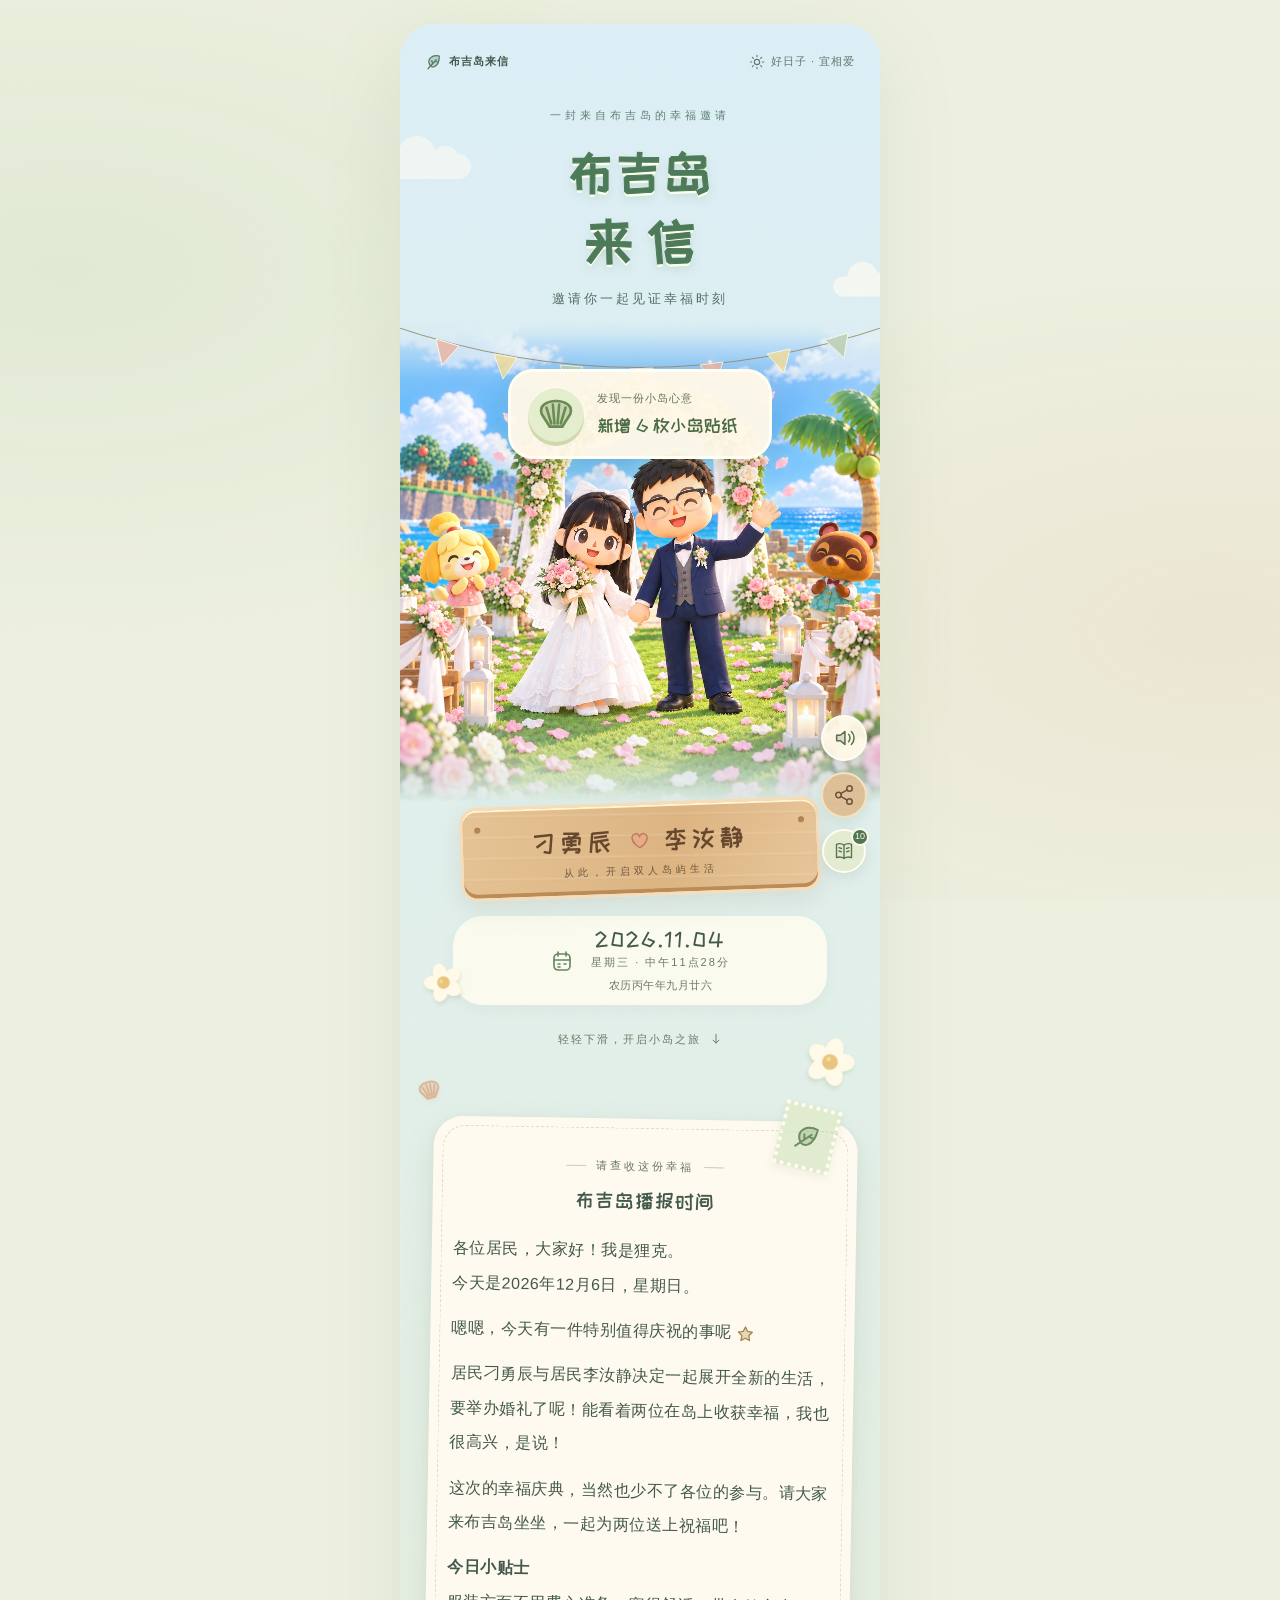
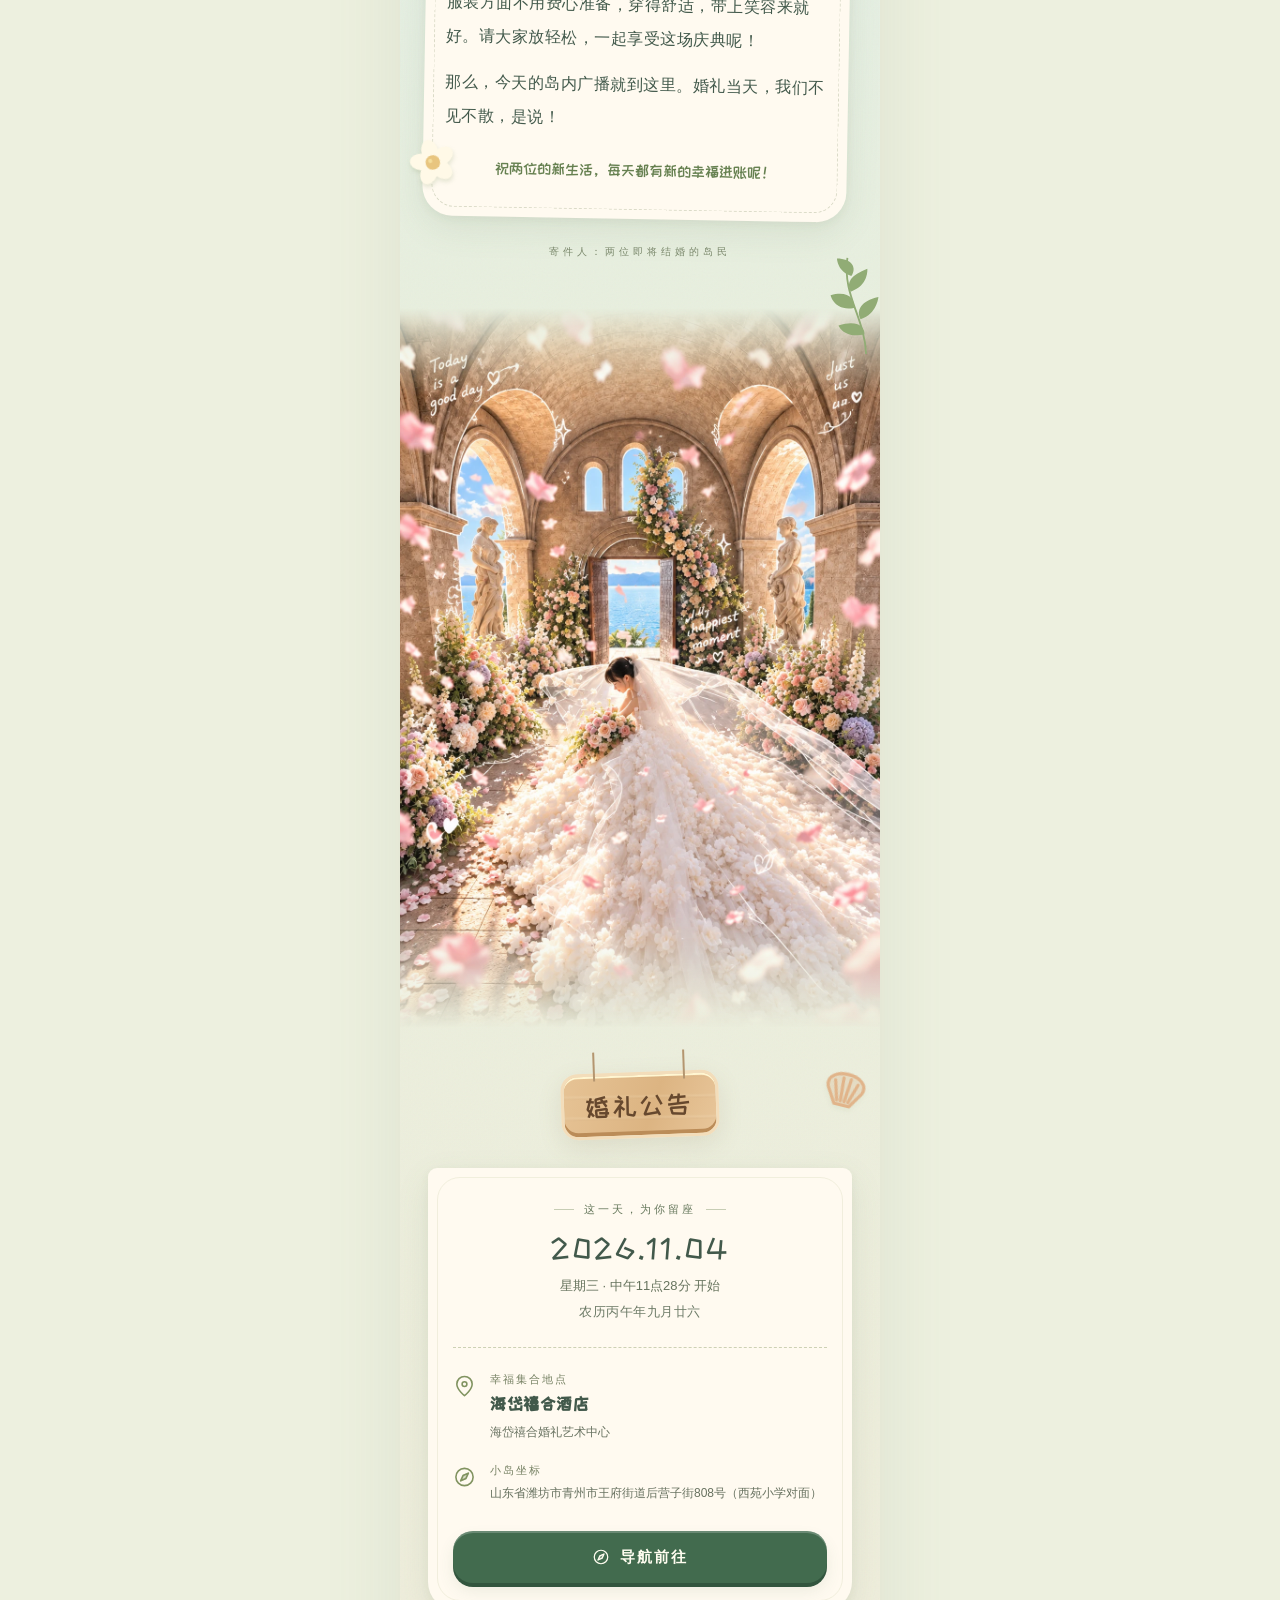
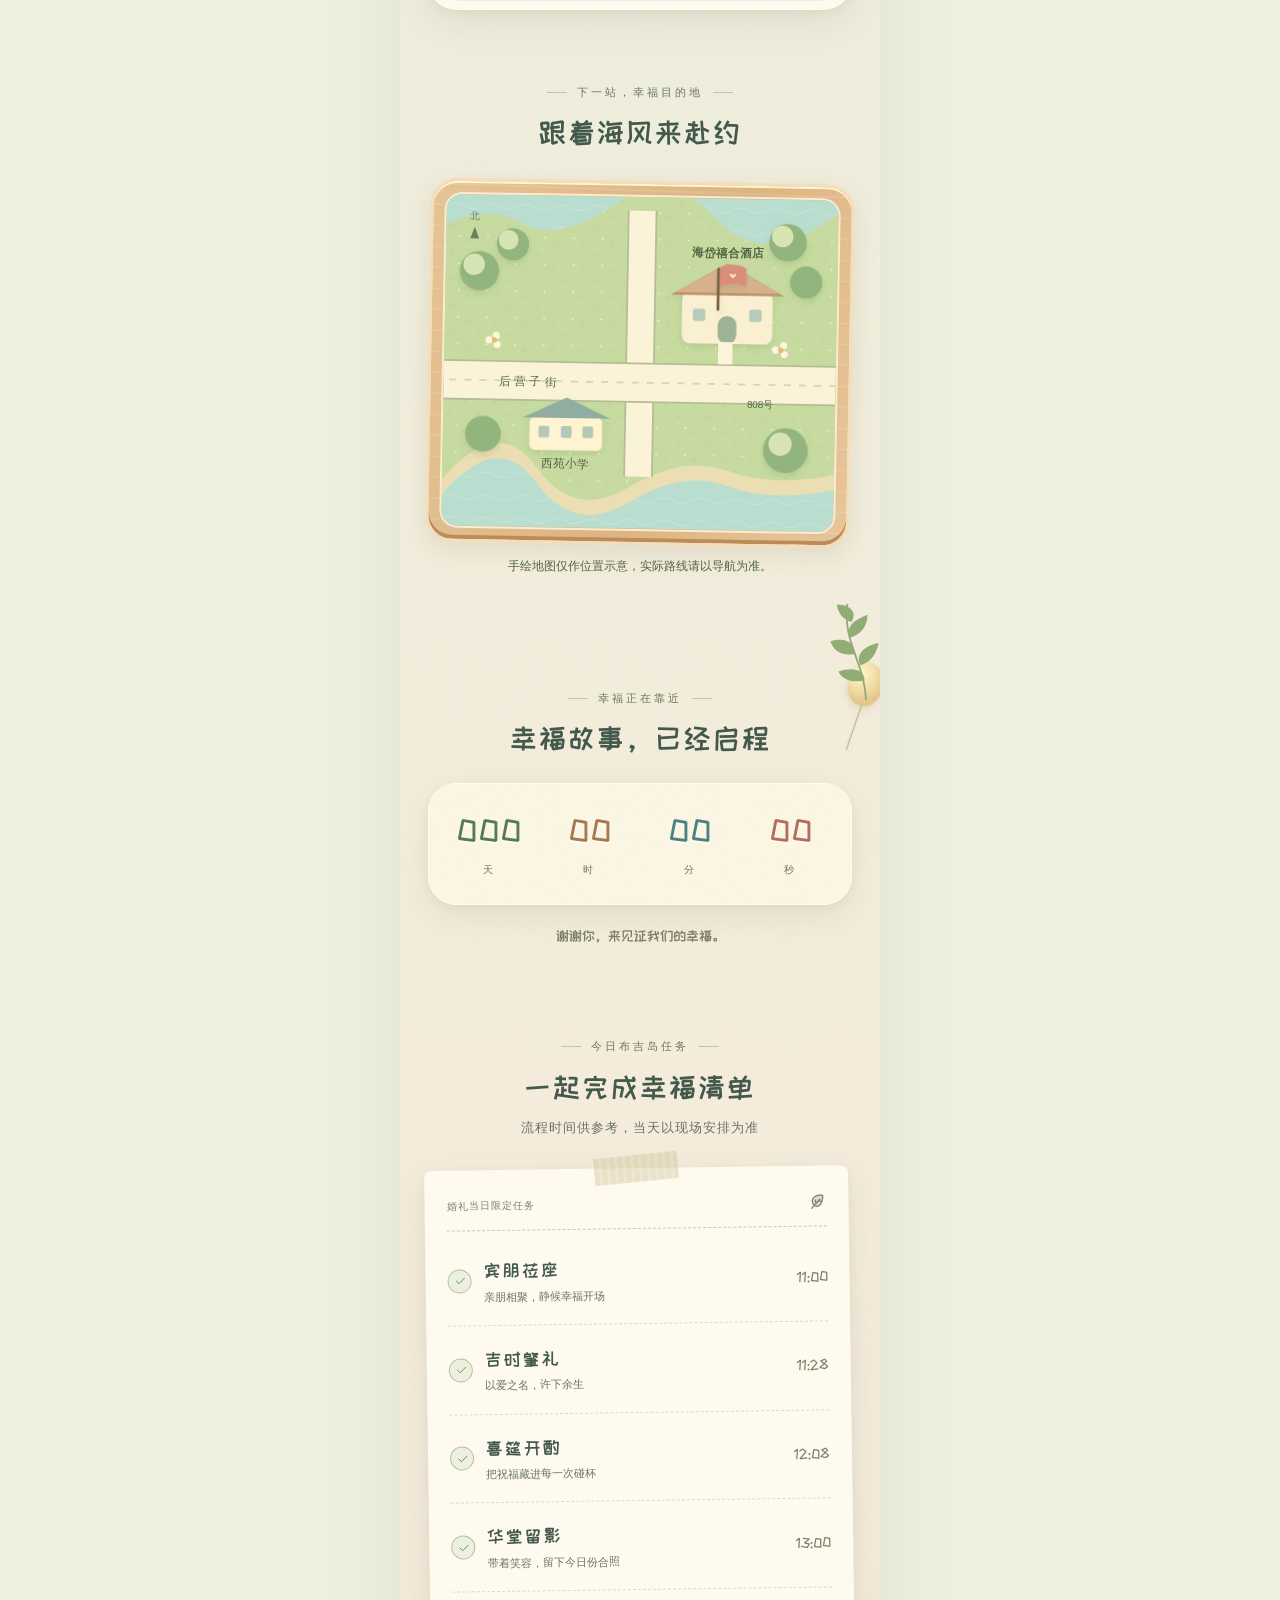
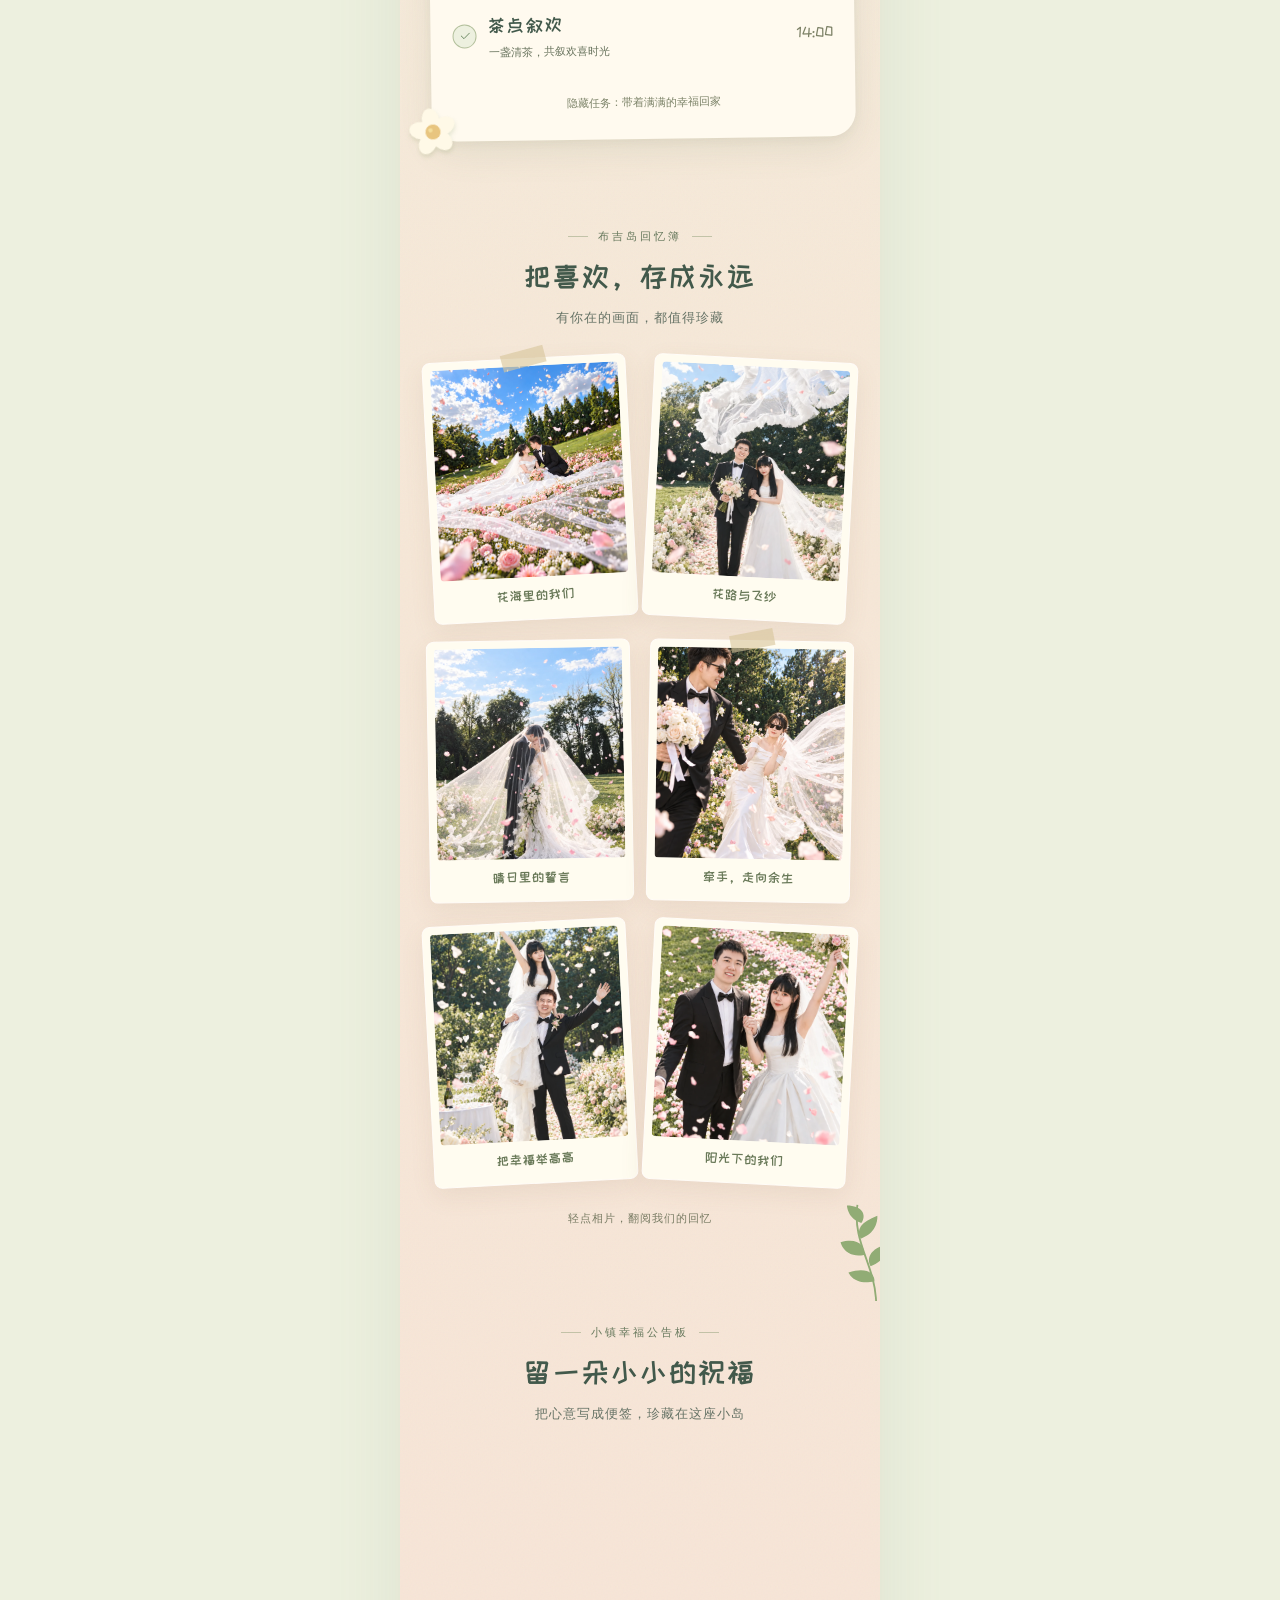
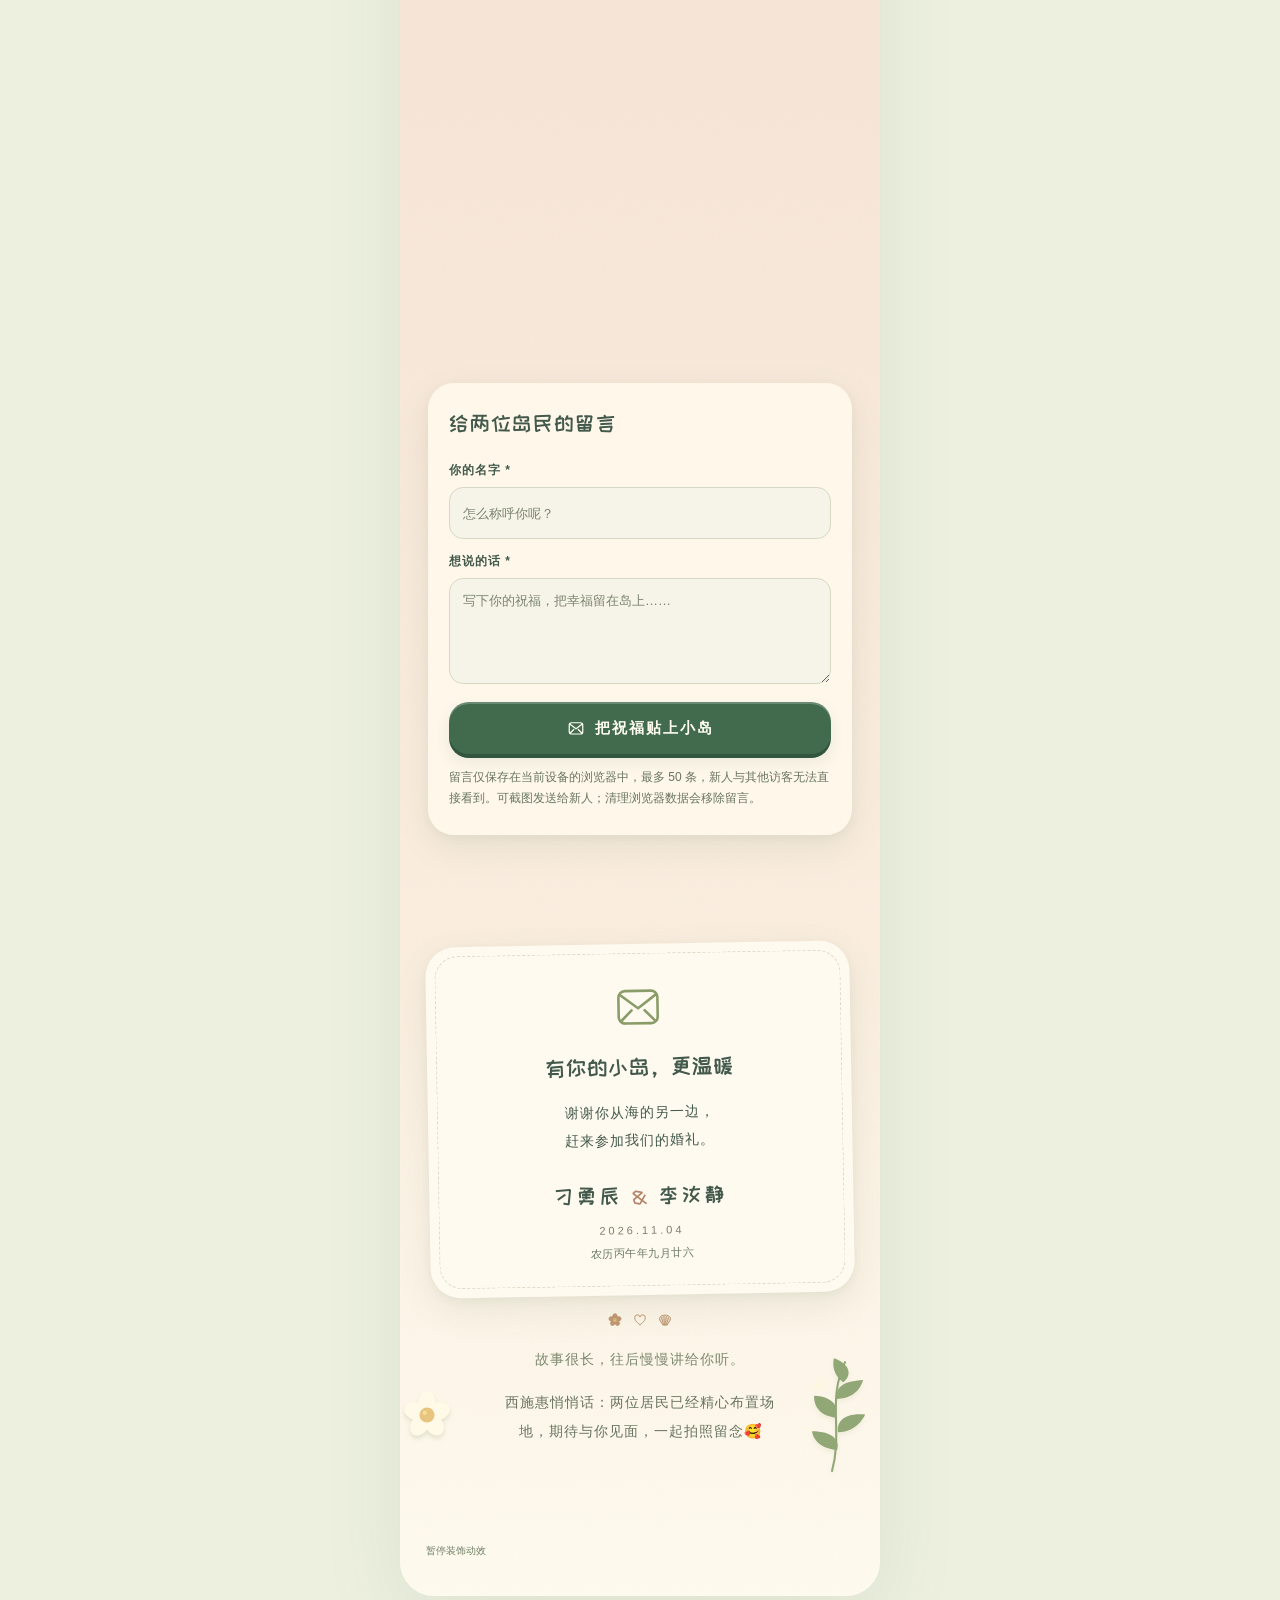
==== commit b9387306: "chore: release v1001" ====
--- a/index.html
+++ b/index.html
@@ -475,10 +475,7 @@
                 <use href="#i-compass" /></svg
               >导航前往</a
             >
-            <button class="btn press secondary-action" id="copy-address" type="button">复制酒店与地址</button>
-            <a class="btn press secondary-action" id="calendar-link" href="assets/wedding.ics" download="婚礼赴约提醒.ics">存入日历</a>
-          </div>
-          <p class="detail-small action-help" id="calendar-help">日历记录仪式开始时间；若微信无法下载，请在系统浏览器打开后保存。</p>
+          </div>
         </div>
         <svg class="decoration icon" aria-hidden="true">
           <use href="#i-shell" />
@@ -505,26 +502,6 @@
           />
         </div>
         <p class="map-caption">手绘地图仅作位置示意，实际路线请以导航为准。</p>
-        <div class="paper guest-guide reveal" aria-labelledby="guest-guide-title">
-          <div class="eyebrow">登岛前的小叮咛</div>
-          <h3 id="guest-guide-title">安心赴约指南</h3>
-          <details open>
-            <summary>几点到场比较合适？</summary>
-            <p>欢迎于 <span id="arrival-time">11:00</span> 到场相聚，仪式将于<span data-bind="timeLabel">中午11点28分</span>开始。流程时间供参考，当天以现场安排为准。</p>
-          </details>
-          <details>
-            <summary>导航打不开，怎么找到酒店？</summary>
-            <p>点击上方「复制酒店与地址」，粘贴到常用地图搜索。目的地为<span data-bind="venueFull">海岱禧合婚礼艺术中心</span>，地址中的西苑小学可作地标参考。</p>
-          </details>
-          <details>
-            <summary>宴会厅、停车和住宿怎么安排？</summary>
-            <p>到店后请向酒店前台确认婚宴厅与停车位置；如需住宿、携幼同行或有饮食需求，请提前通过原有联系方式与新人沟通。</p>
-          </details>
-          <details>
-            <summary>怎样让新人收到我的祝福？</summary>
-            <p>岛上留言保存在你自己的浏览器中。想把心意送达新人，可以截图留言，通过微信发送给我们；出席情况也请直接联系新人确认。</p>
-          </details>
-        </div>
         <svg class="cross-sprig" aria-hidden="true">
           <use href="#i-sprig" />
         </svg>
--- a/styles.css
+++ b/styles.css
@@ -2650,16 +2650,5 @@
   pointer-events: none;
 }
 
-/* 赴约工具与宾客指南沿用奶油信纸和草绿按钮。 */
-.info-actions { display: flex; flex-wrap: wrap; gap: 10px; }
-.info-actions .btn { min-height: 44px; flex: 1 1 130px; }
-.secondary-action { background: #edf0df; color: #42594b; box-shadow: 0 3px 0 #c5cfb5; }
-.action-help { margin-top: 14px; }
-.address-copy-fallback { width: 100%; min-height: 100px; padding: 12px; border: 1px solid #8b9e7b; border-radius: 10px; background: #fffaf0; color: #42594b; font: inherit; font-size: 13px; }
 .map-caption { text-align: center; font-size: 12px; line-height: 1.8; margin: 12px 0 24px; color: #526548; }
-.guest-guide { padding: 24px 20px; }
-.guest-guide h3 { font-family: var(--round); font-size: 22px; margin: 5px 0 16px; }
-.guest-guide details { border-top: 1px dashed #bdc5a9; }
-.guest-guide summary { cursor: pointer; min-height: 48px; padding: 13px 0; font-size: 14px; font-weight: 600; line-height: 1.6; }
-.guest-guide details p { font-size: 13px; line-height: 1.9; margin: 0 0 16px; color: #526548; overflow-wrap: anywhere; }
 .form-help { font-size: 12px; text-align: left; }
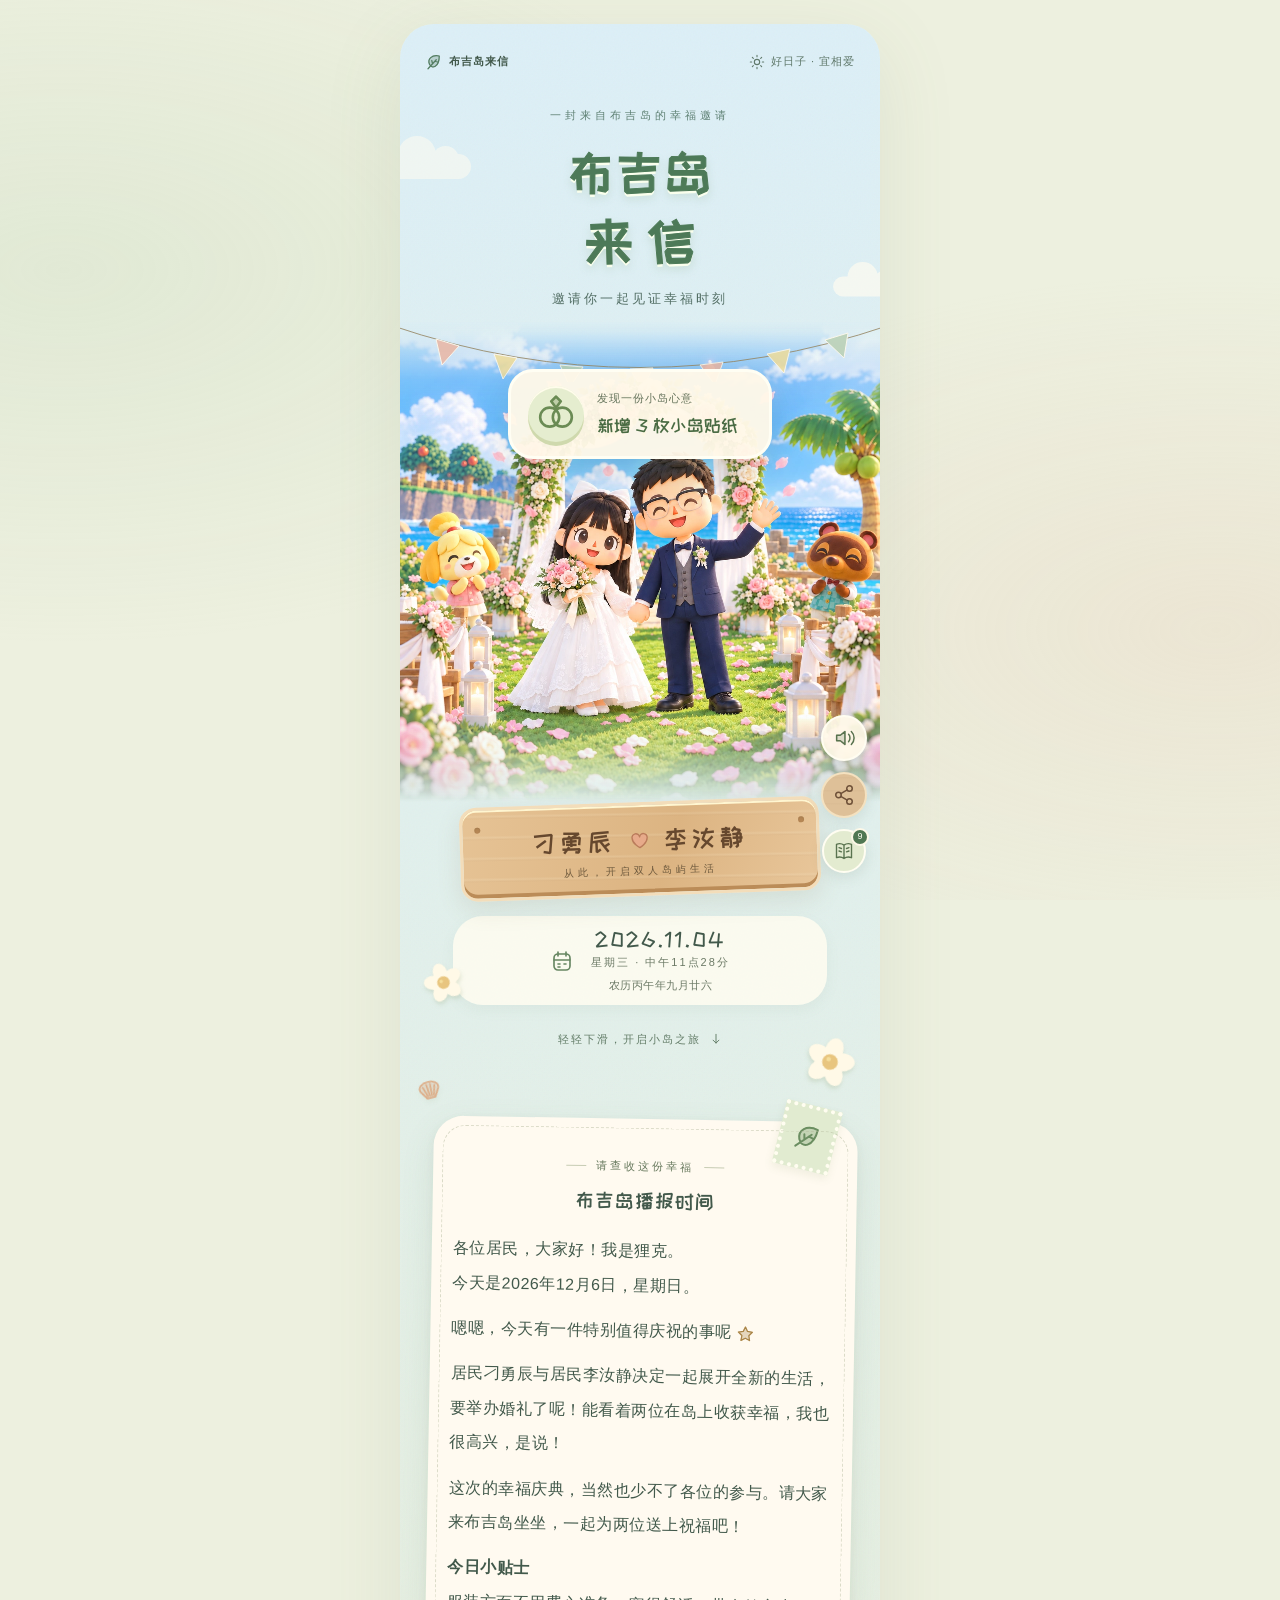
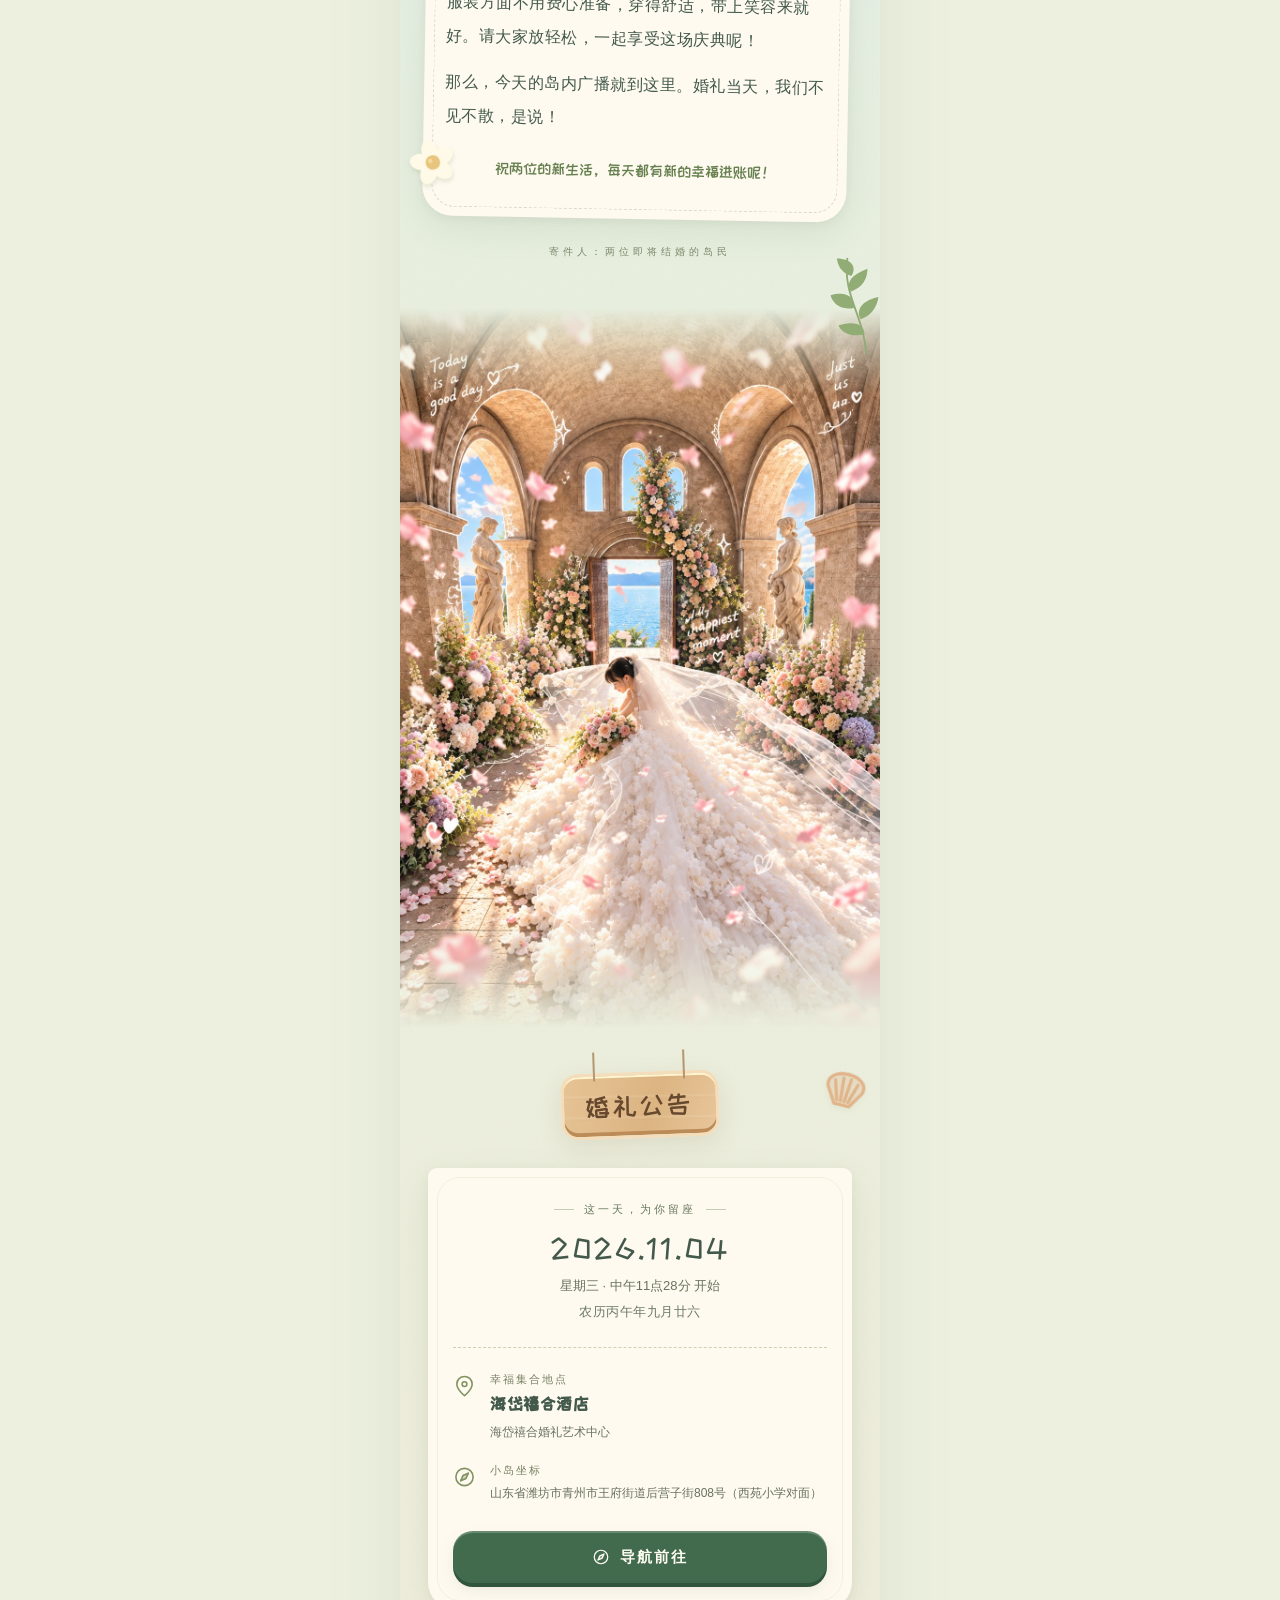
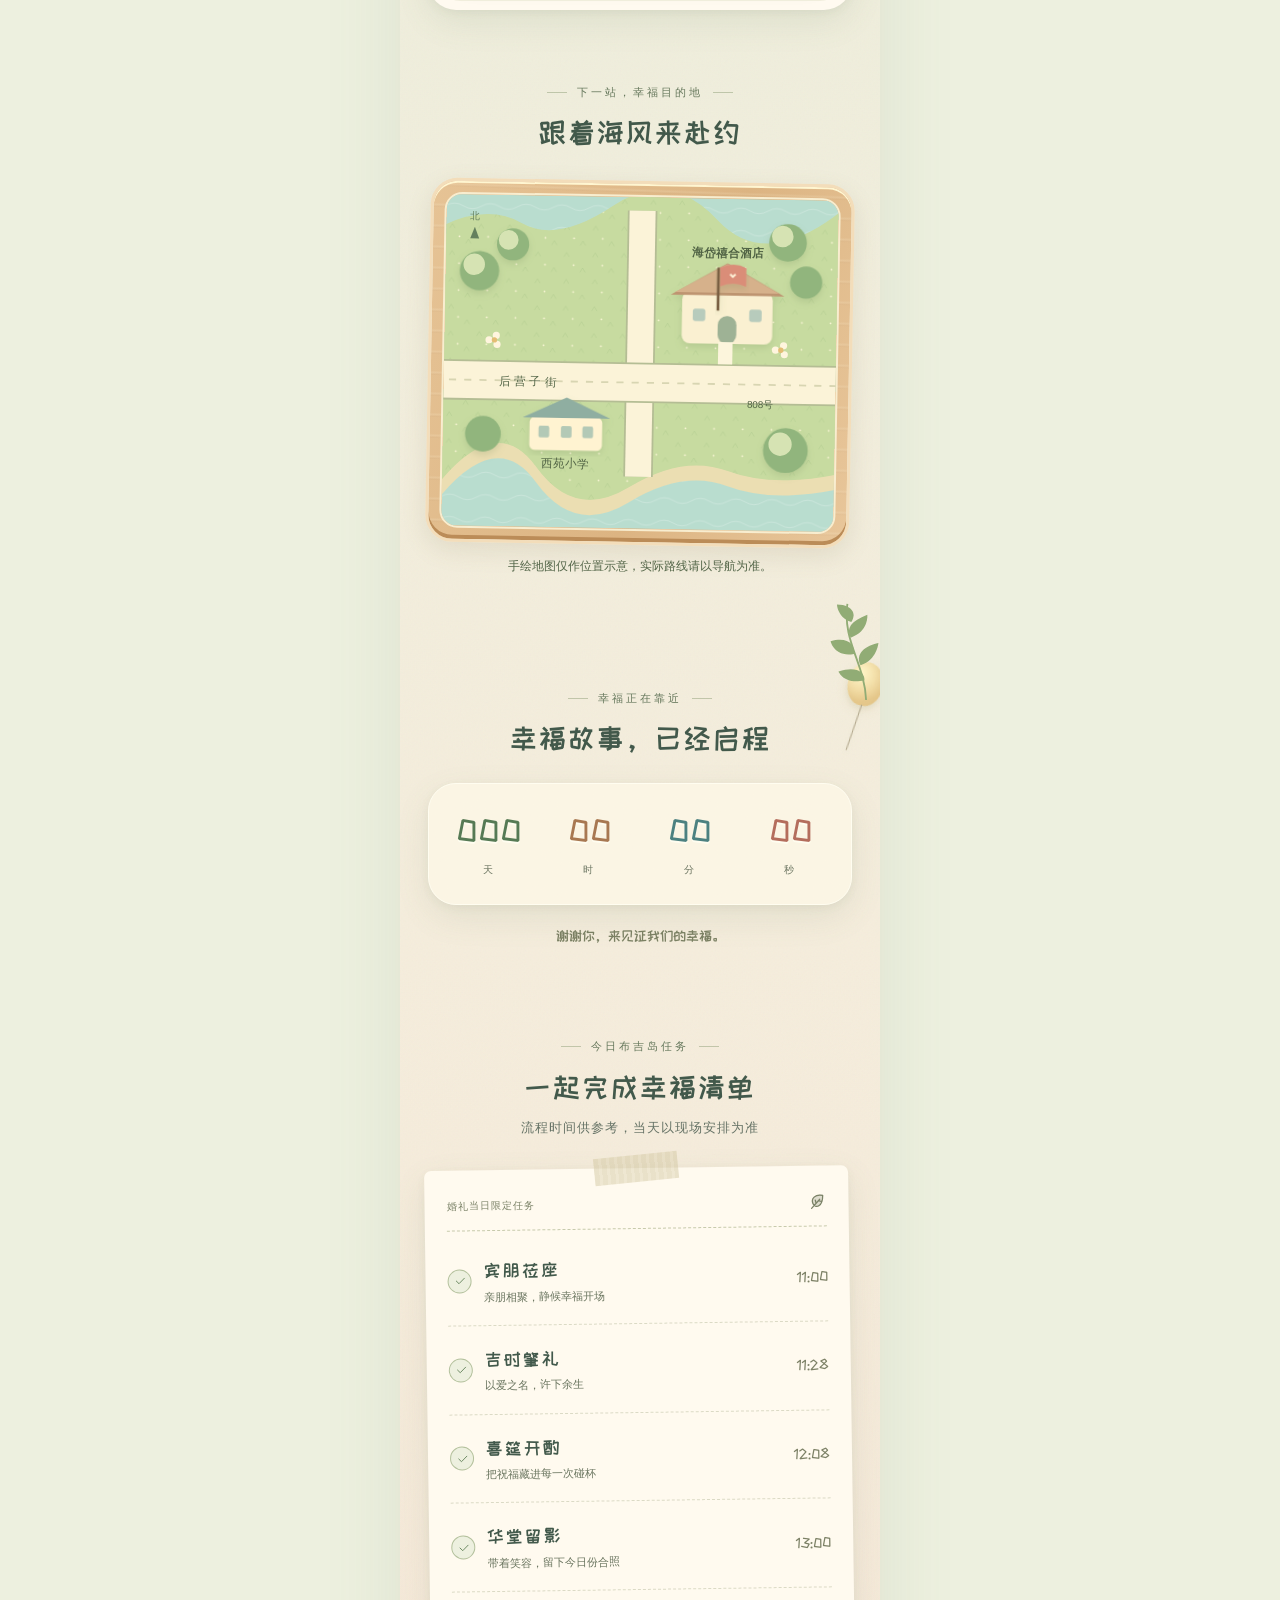
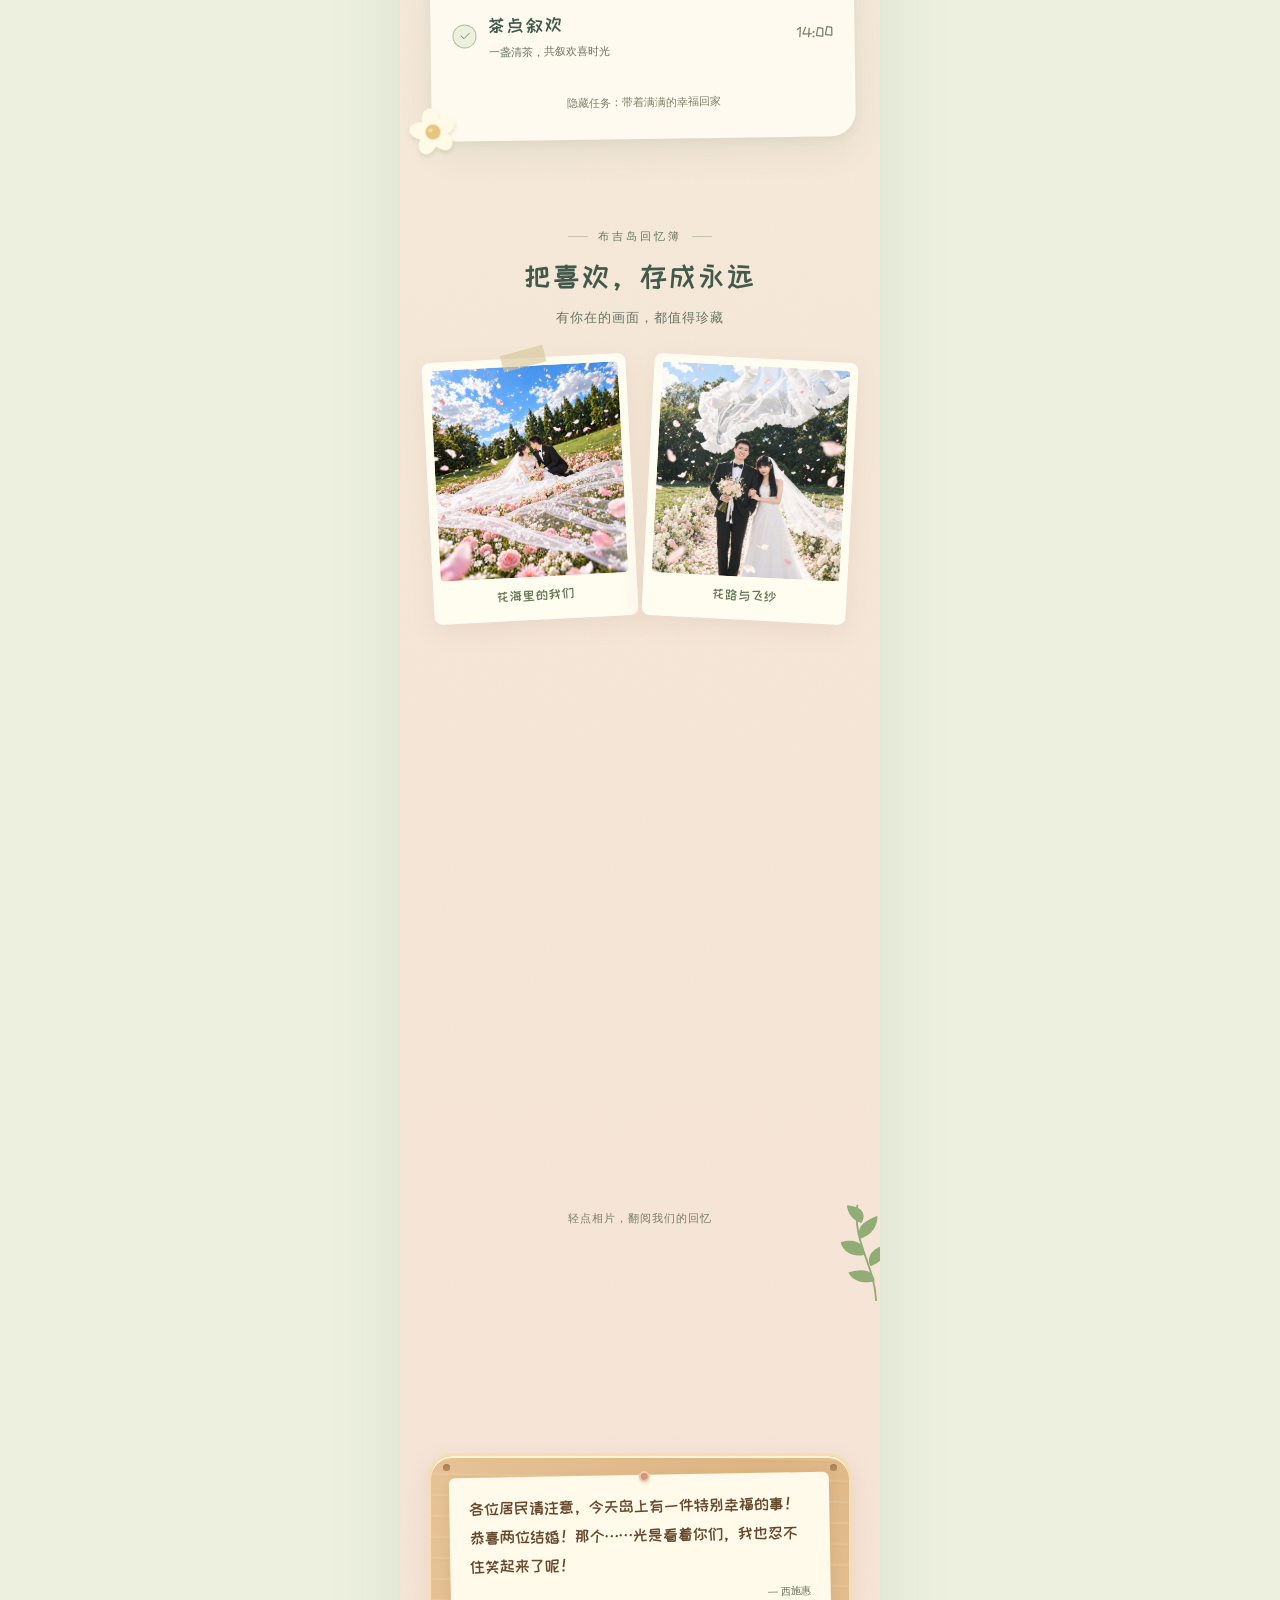
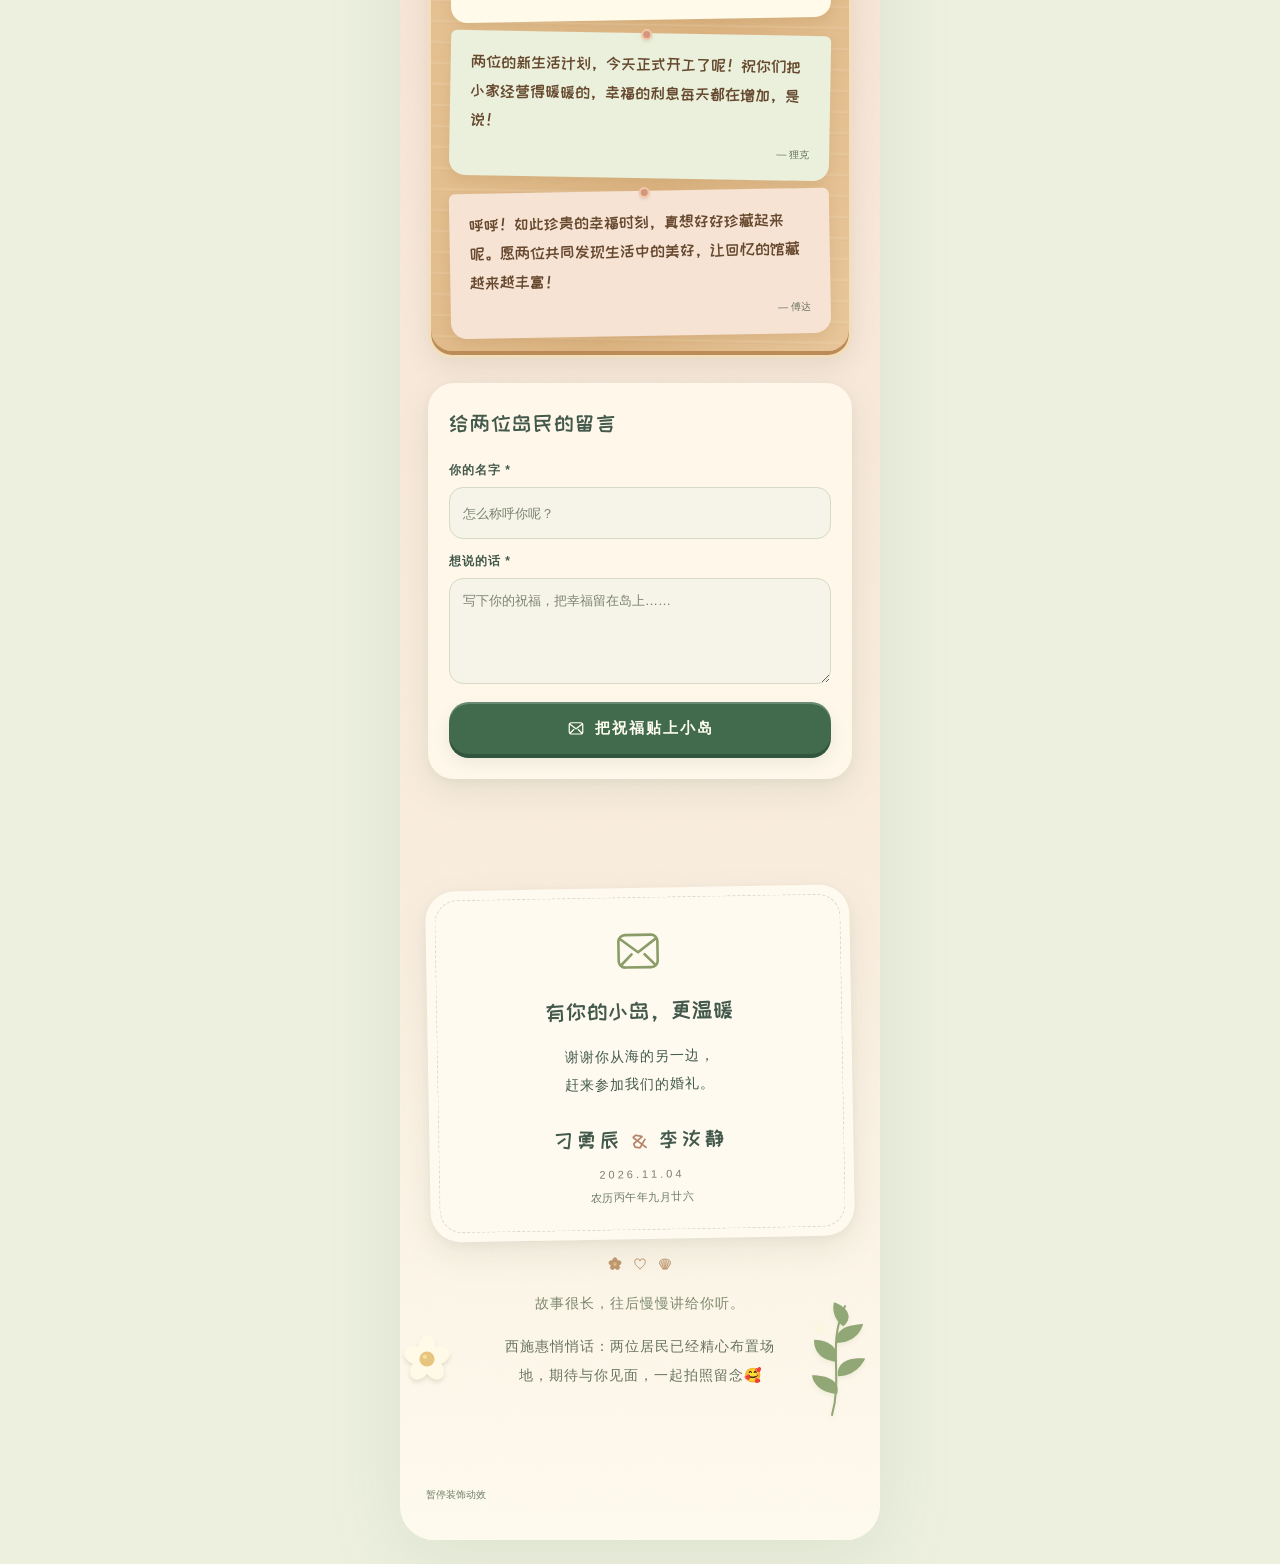
==== commit 0bba5ae2: "fix: remove text" ====
--- a/index.html
+++ b/index.html
@@ -634,7 +634,7 @@
               <use href="#i-mail" /></svg
             >把祝福贴上小岛
           </button>
-          <p class="form-help" id="wish-storage-help">留言仅保存在当前设备的浏览器中，最多 50 条，新人与其他访客无法直接看到。可截图发送给新人；清理浏览器数据会移除留言。</p>
+          <!-- <p class="form-help" id="wish-storage-help">留言仅保存在当前设备的浏览器中，最多 50 条，新人与其他访客无法直接看到。可截图发送给新人；清理浏览器数据会移除留言。</p> -->
           <p class="error" id="form-error" role="alert"></p>
         </form>
       </section>
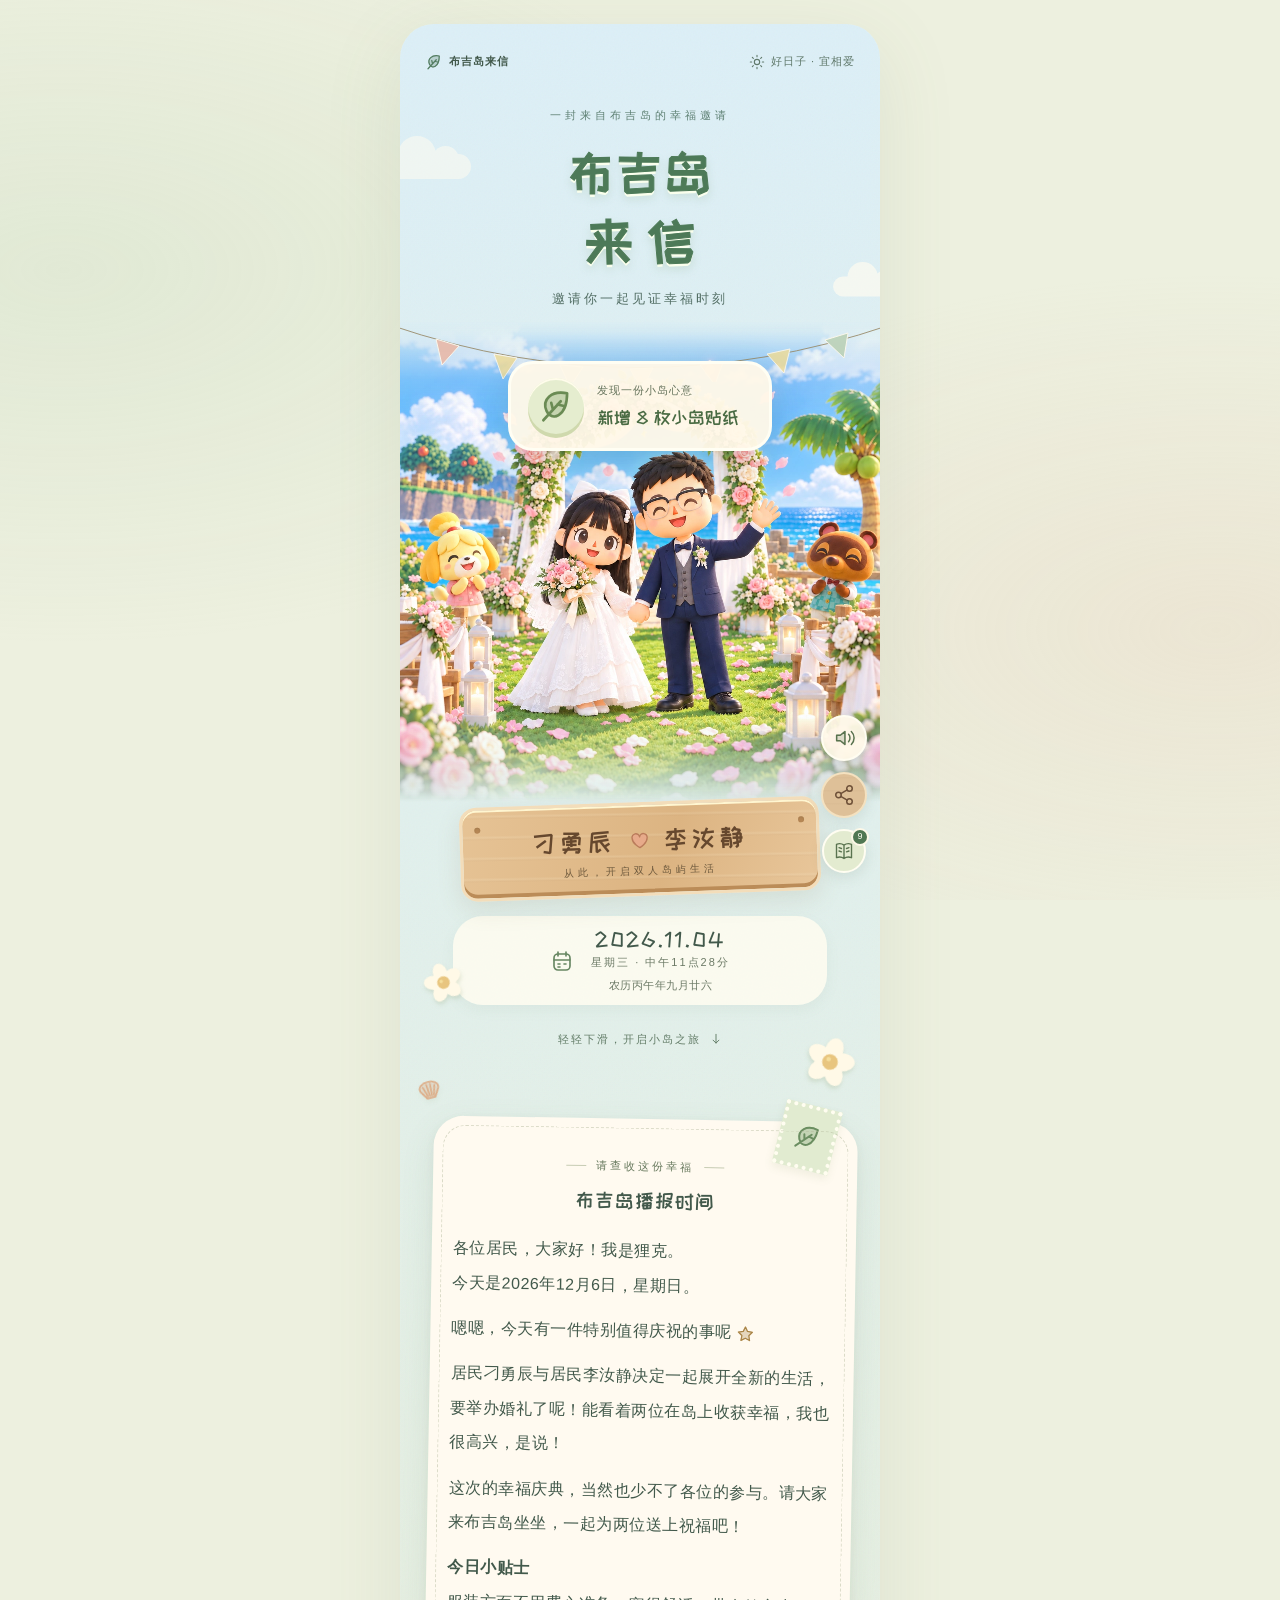
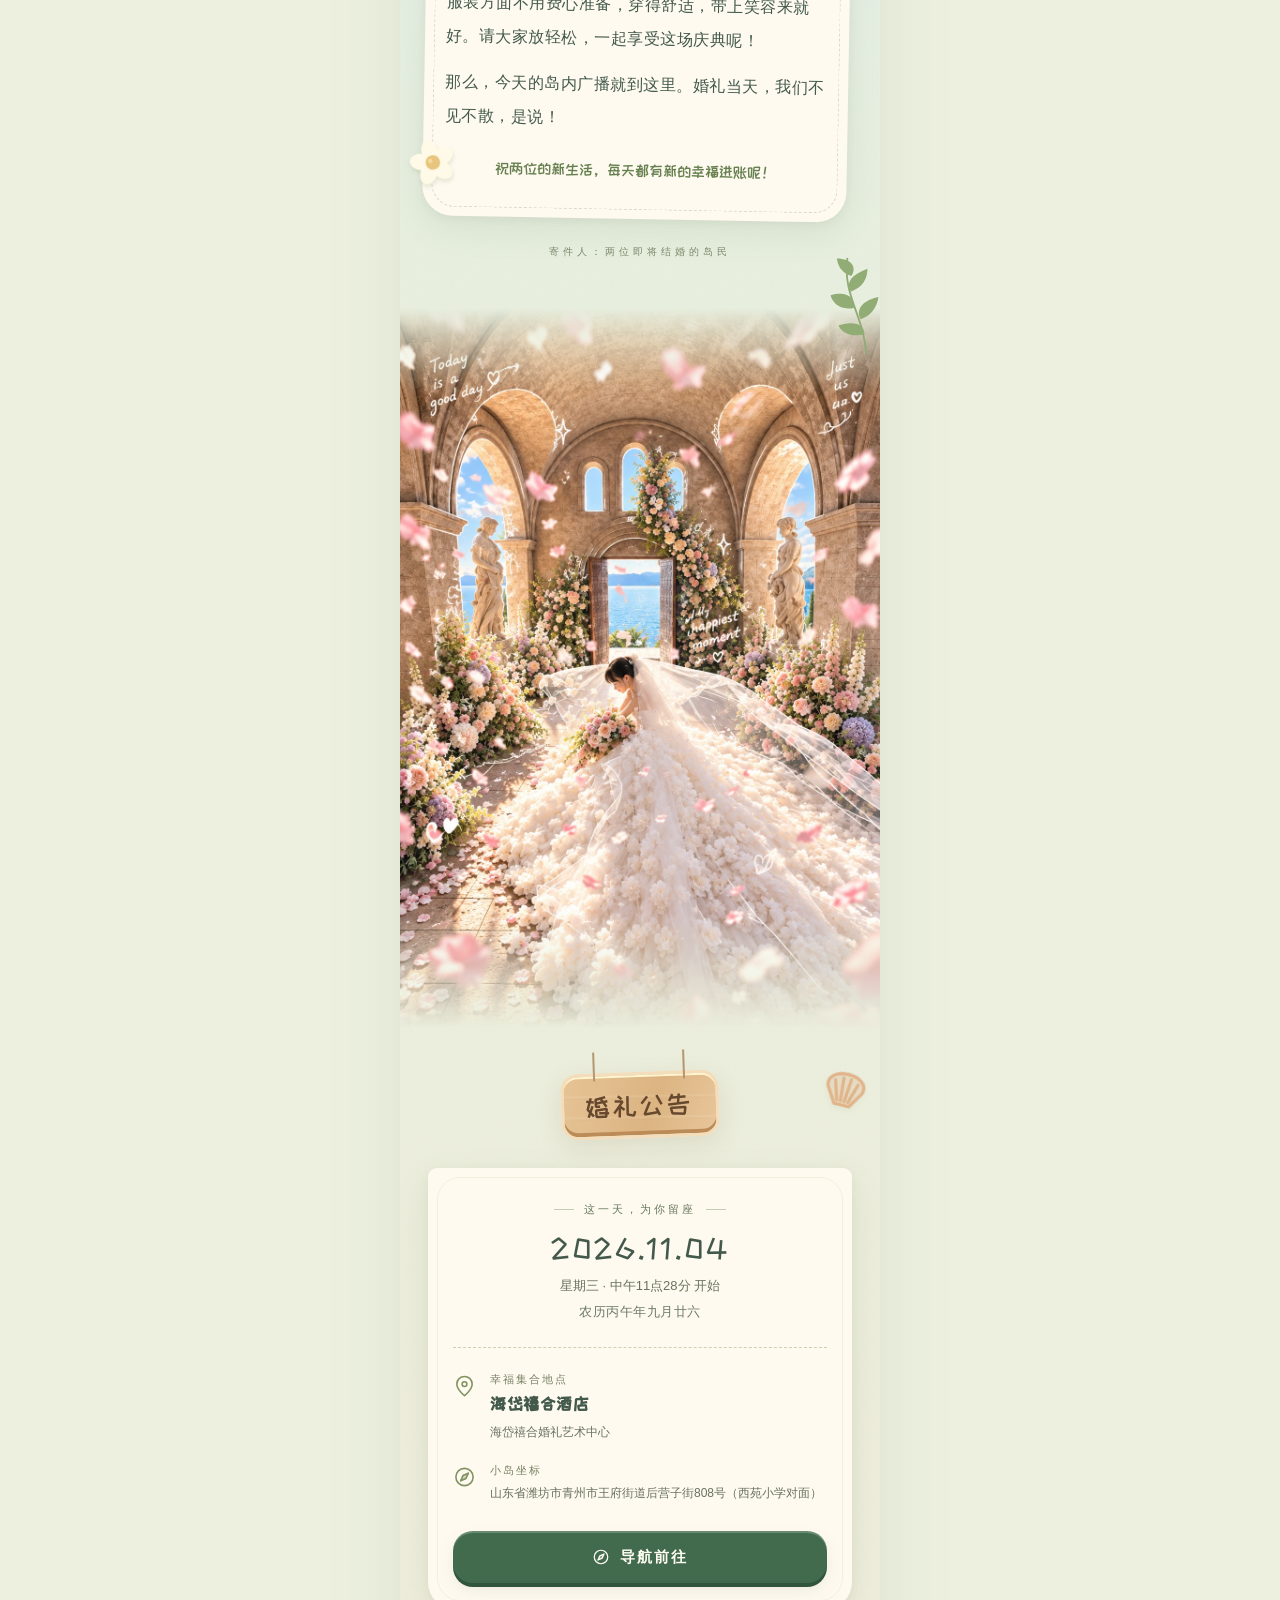
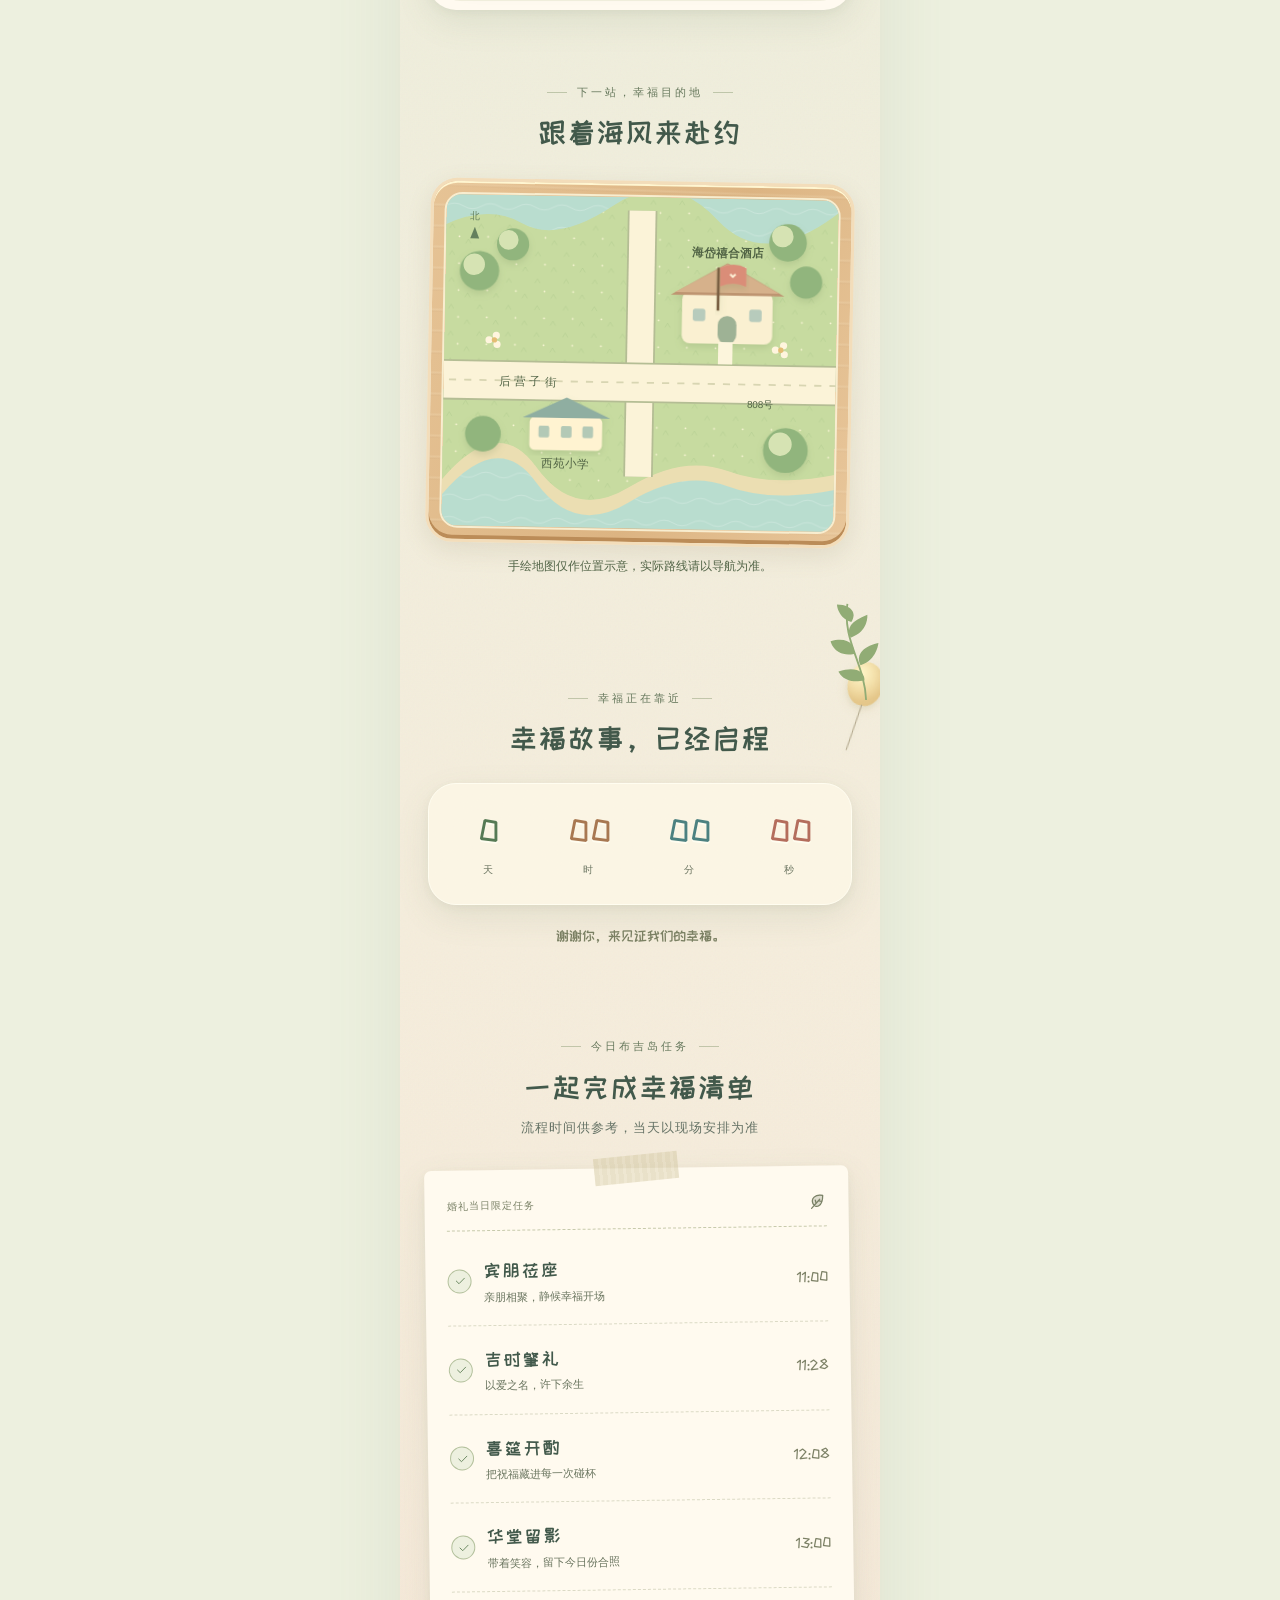
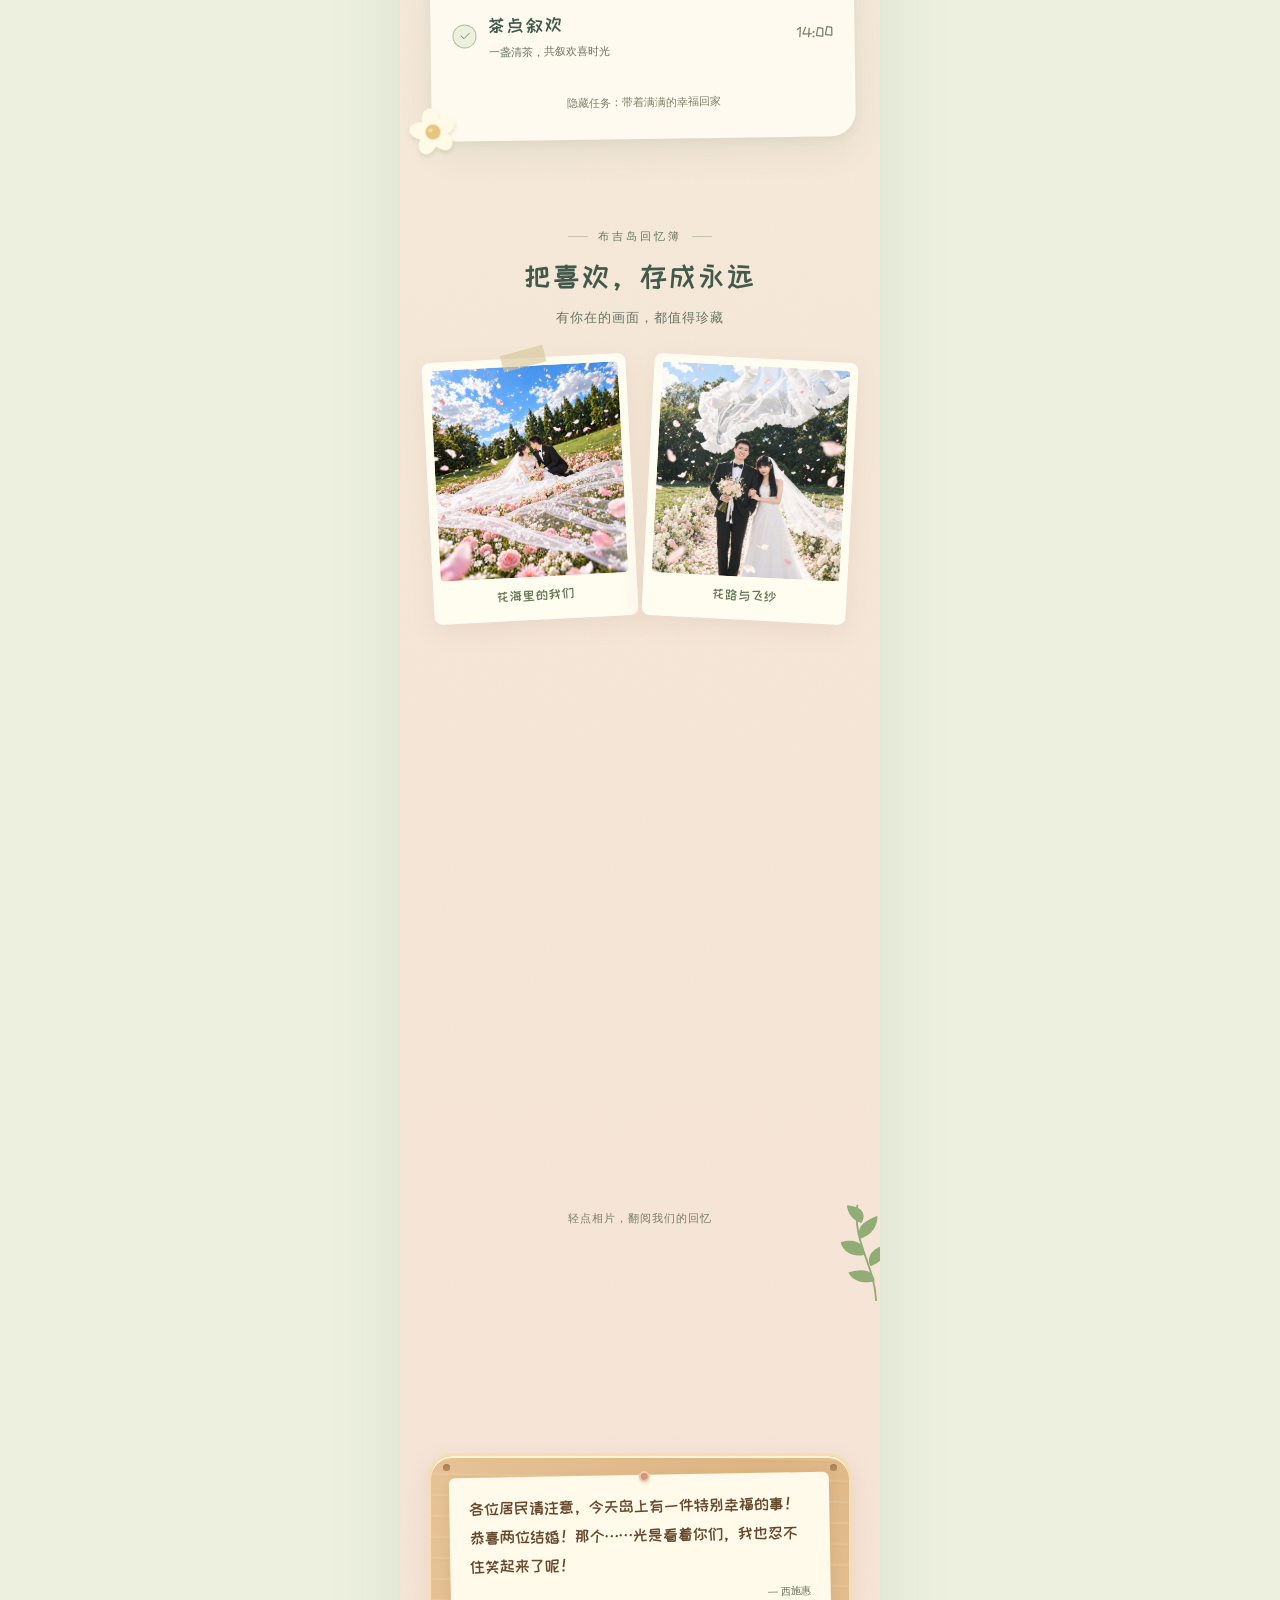
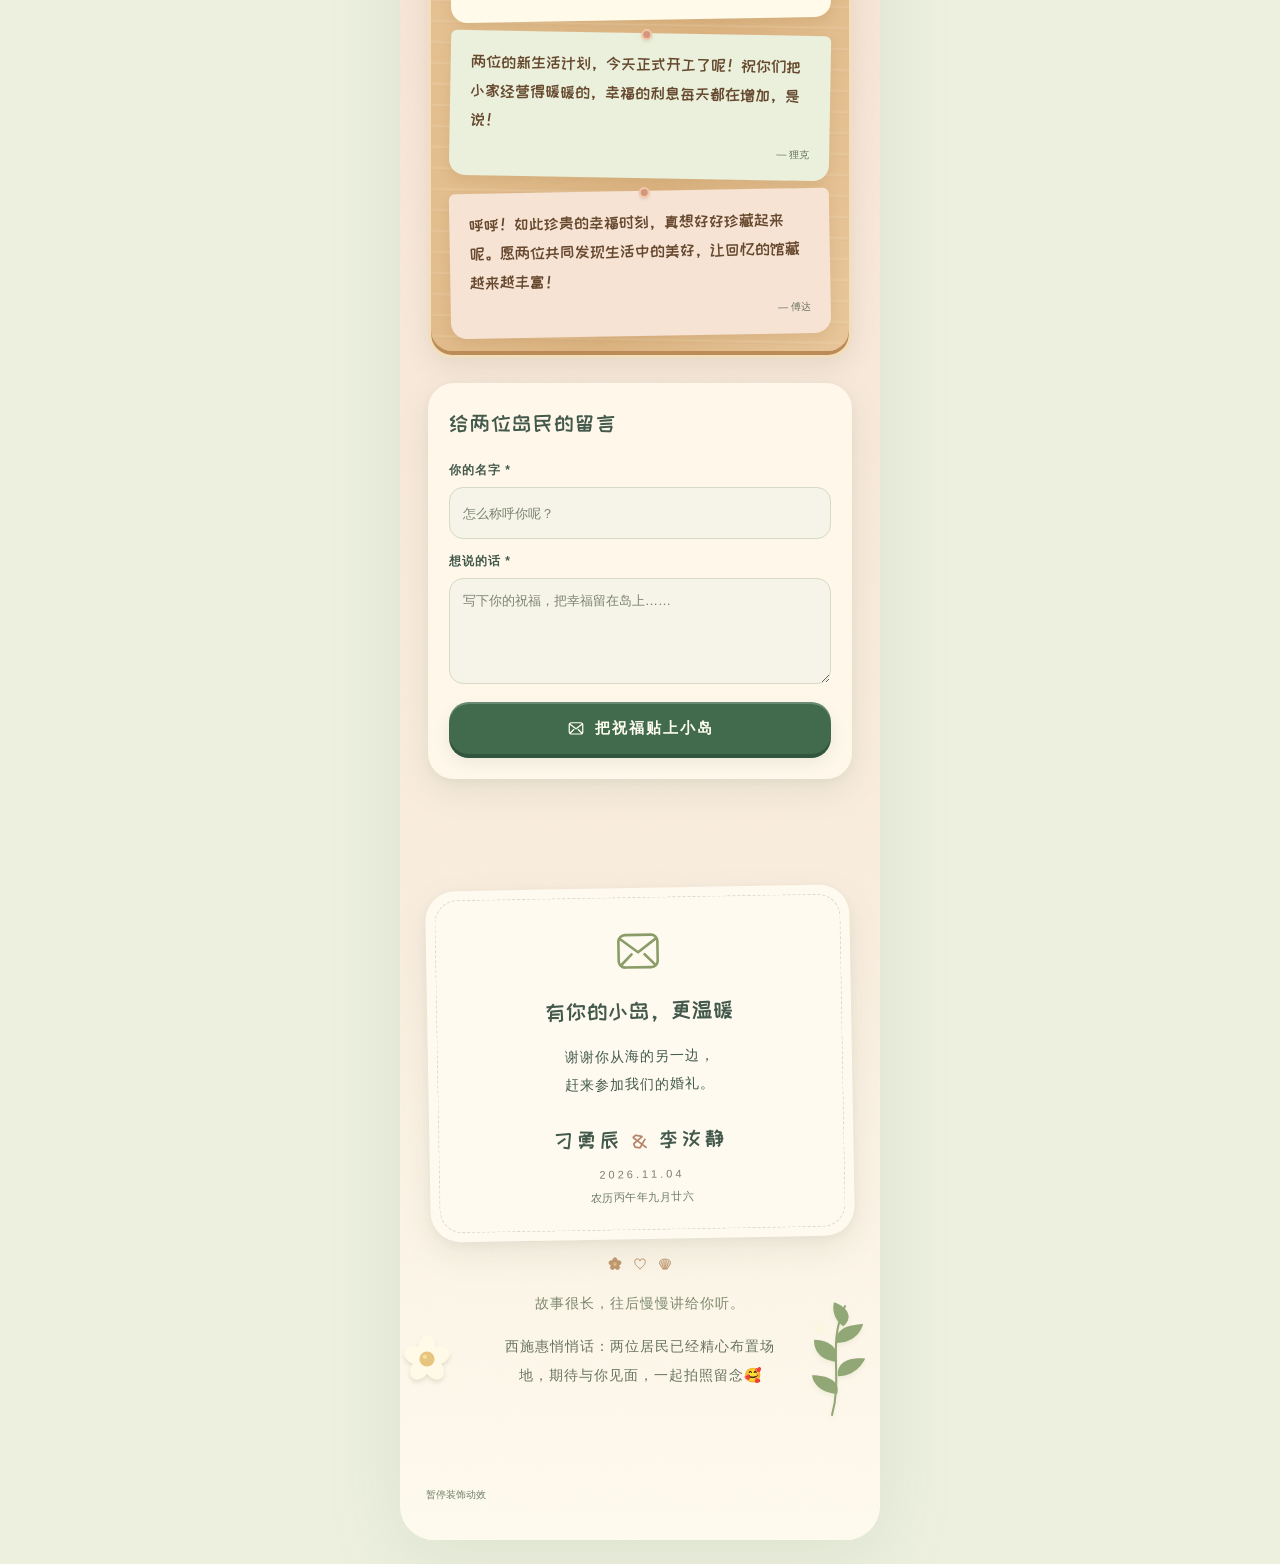
==== commit 367a9a22: "fix: update day text" ====
--- a/index.html
+++ b/index.html
@@ -523,7 +523,7 @@
           aria-label="婚礼倒计时"
         >
           <div class="time-cell">
-            <span class="time-num" id="days">000</span
+            <span class="time-num" id="days">0</span
             ><span class="time-unit">天</span>
           </div>
           <div class="time-cell">
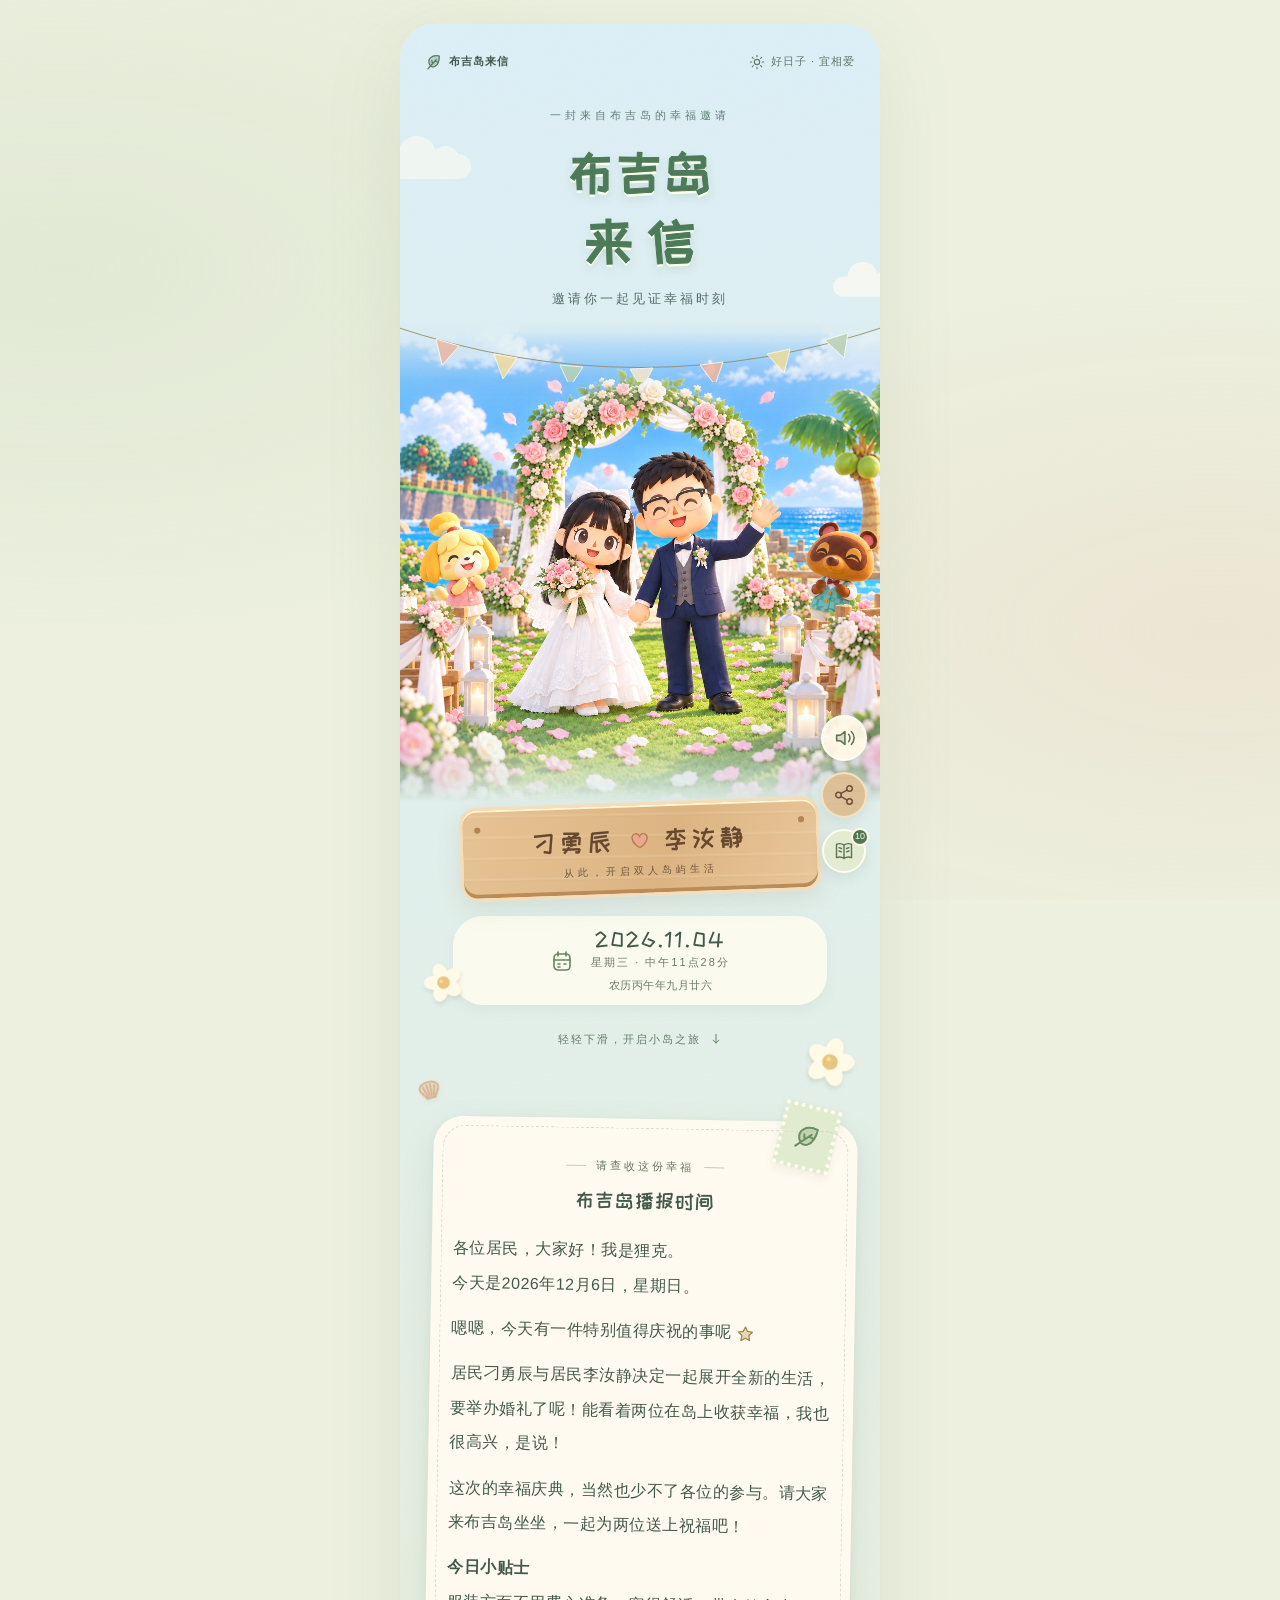
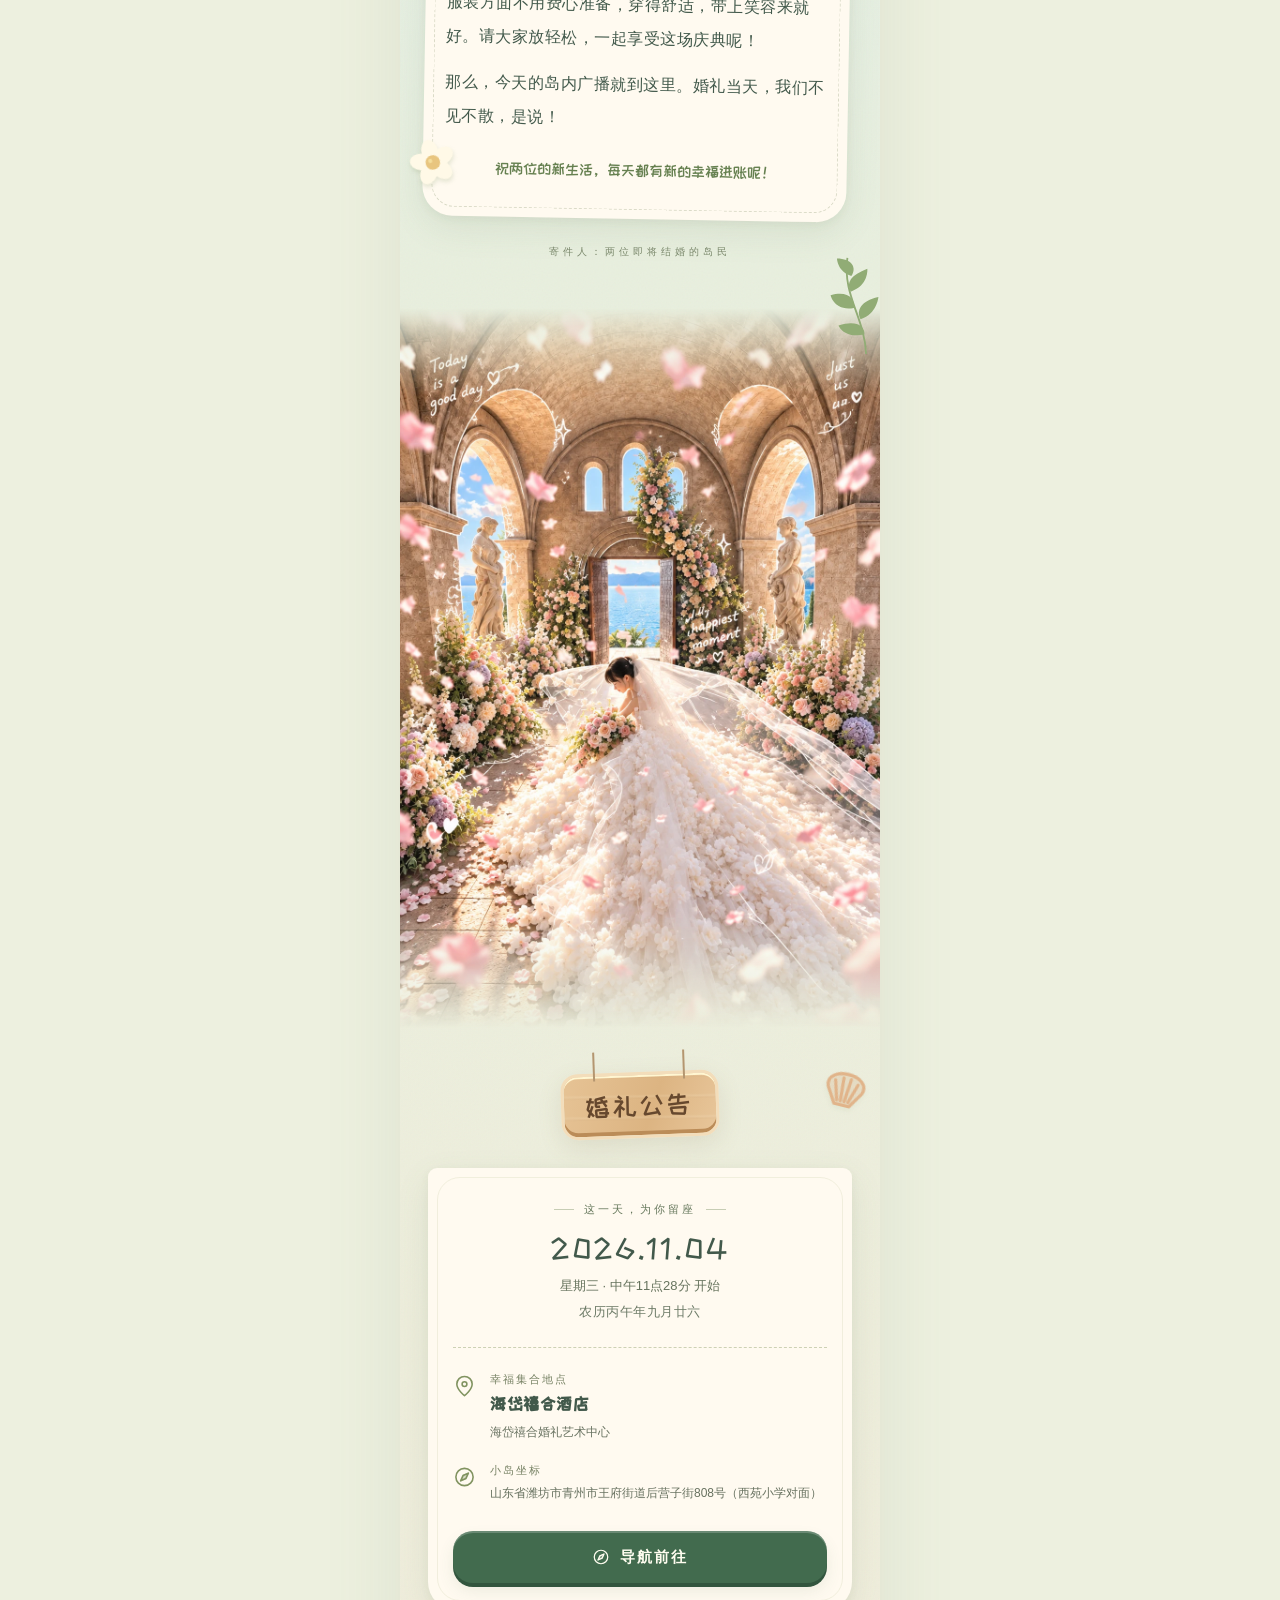
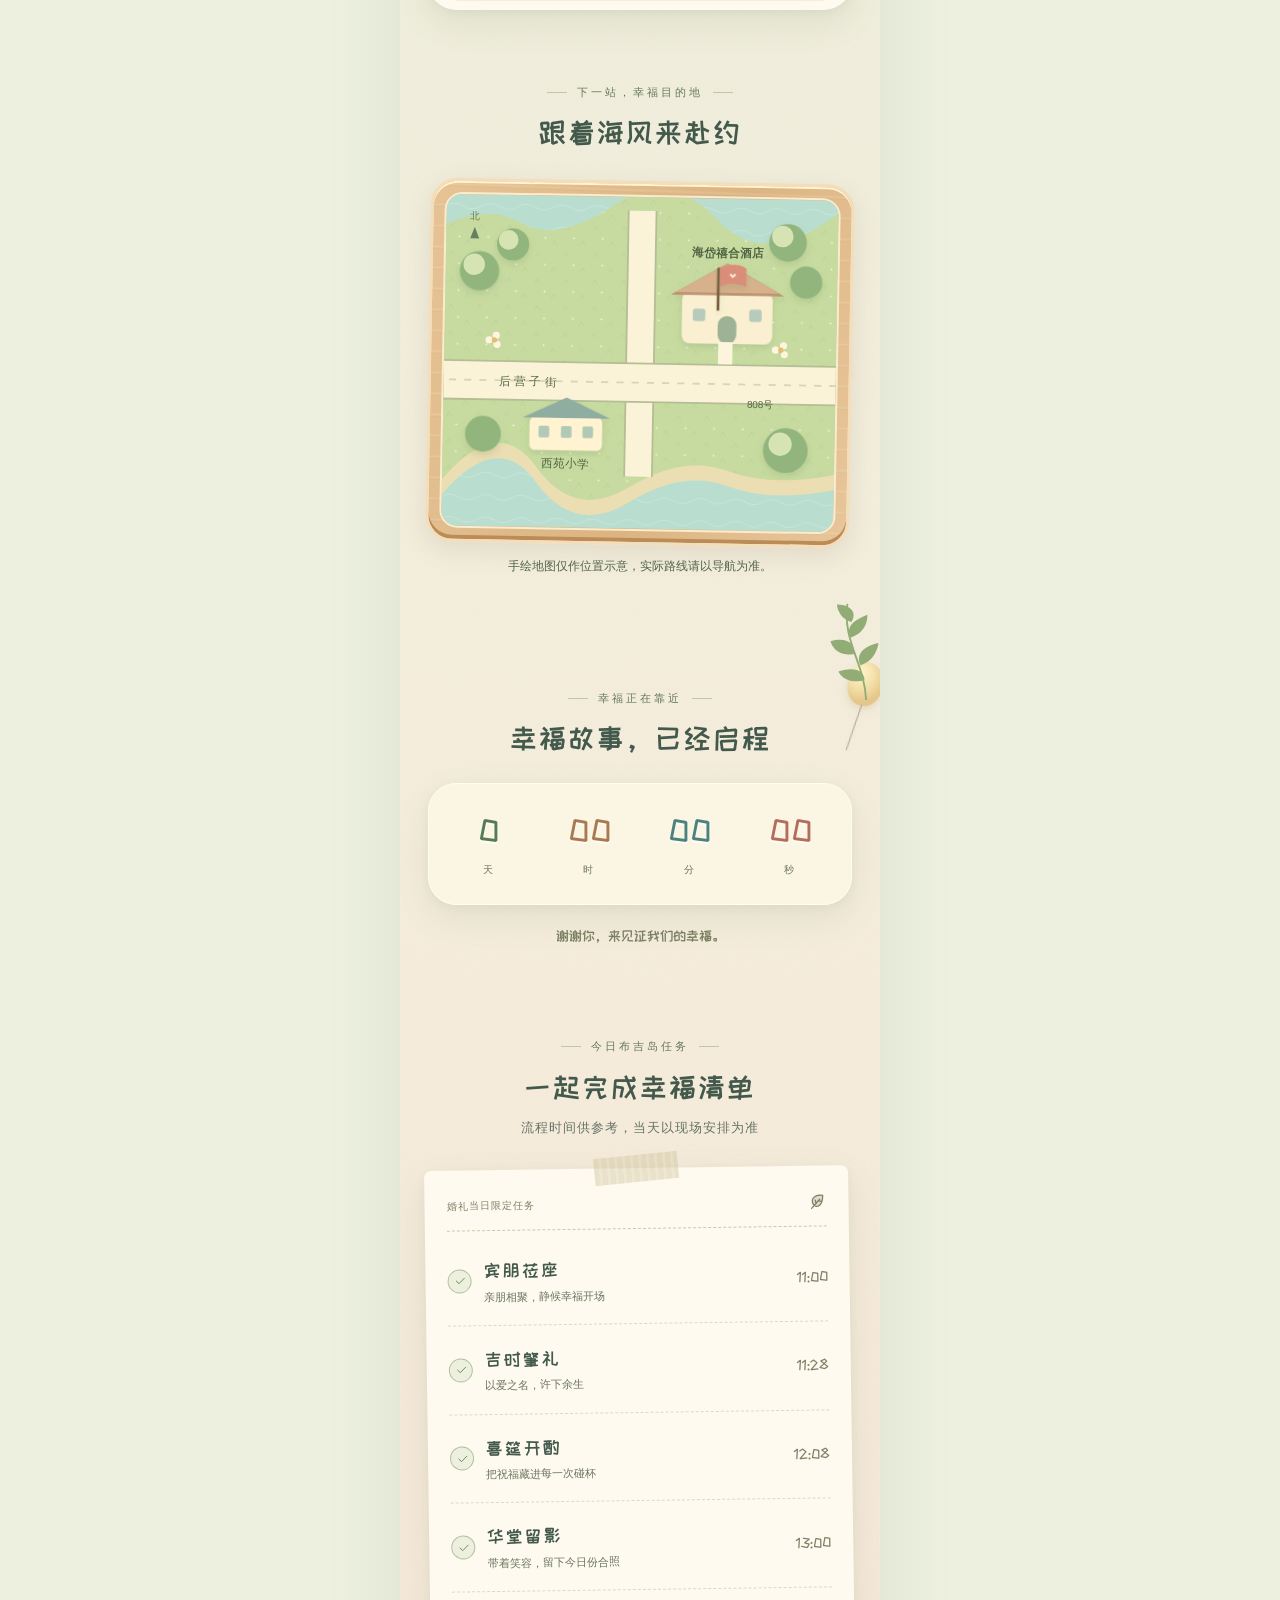
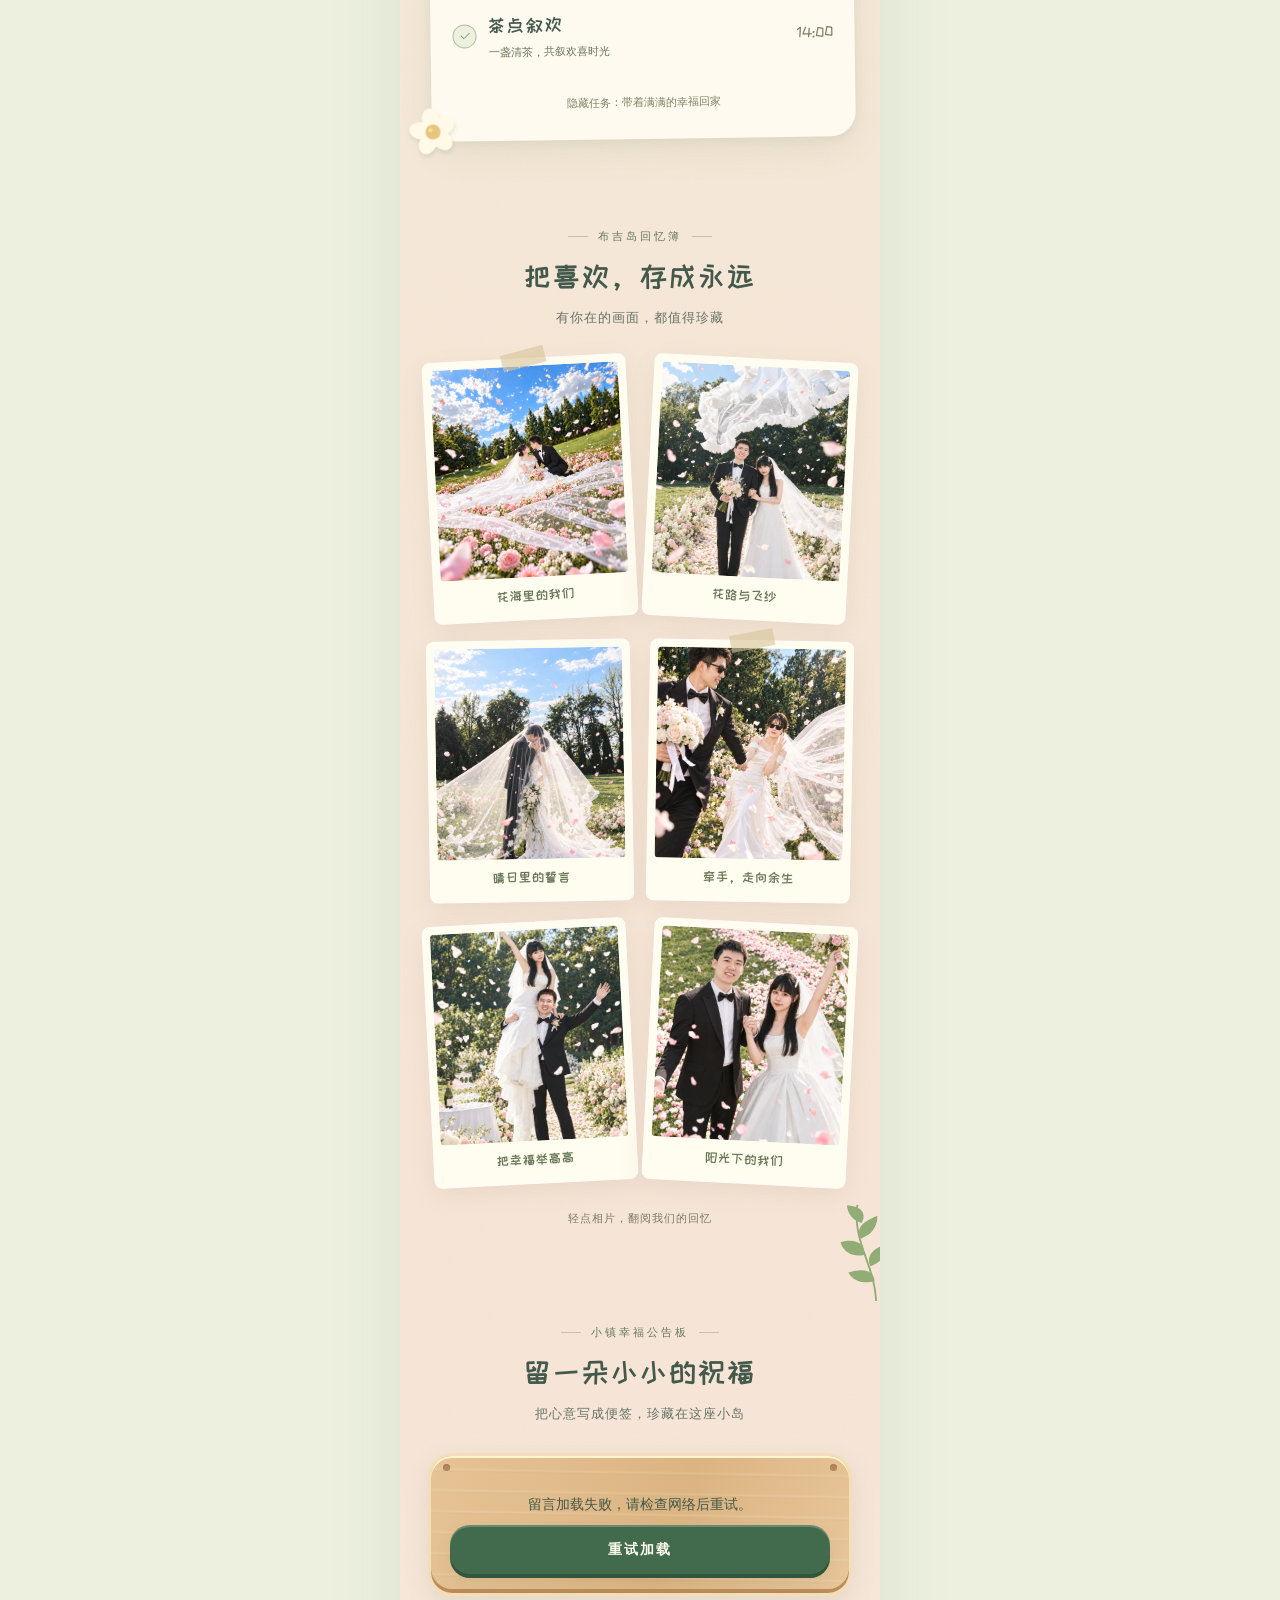
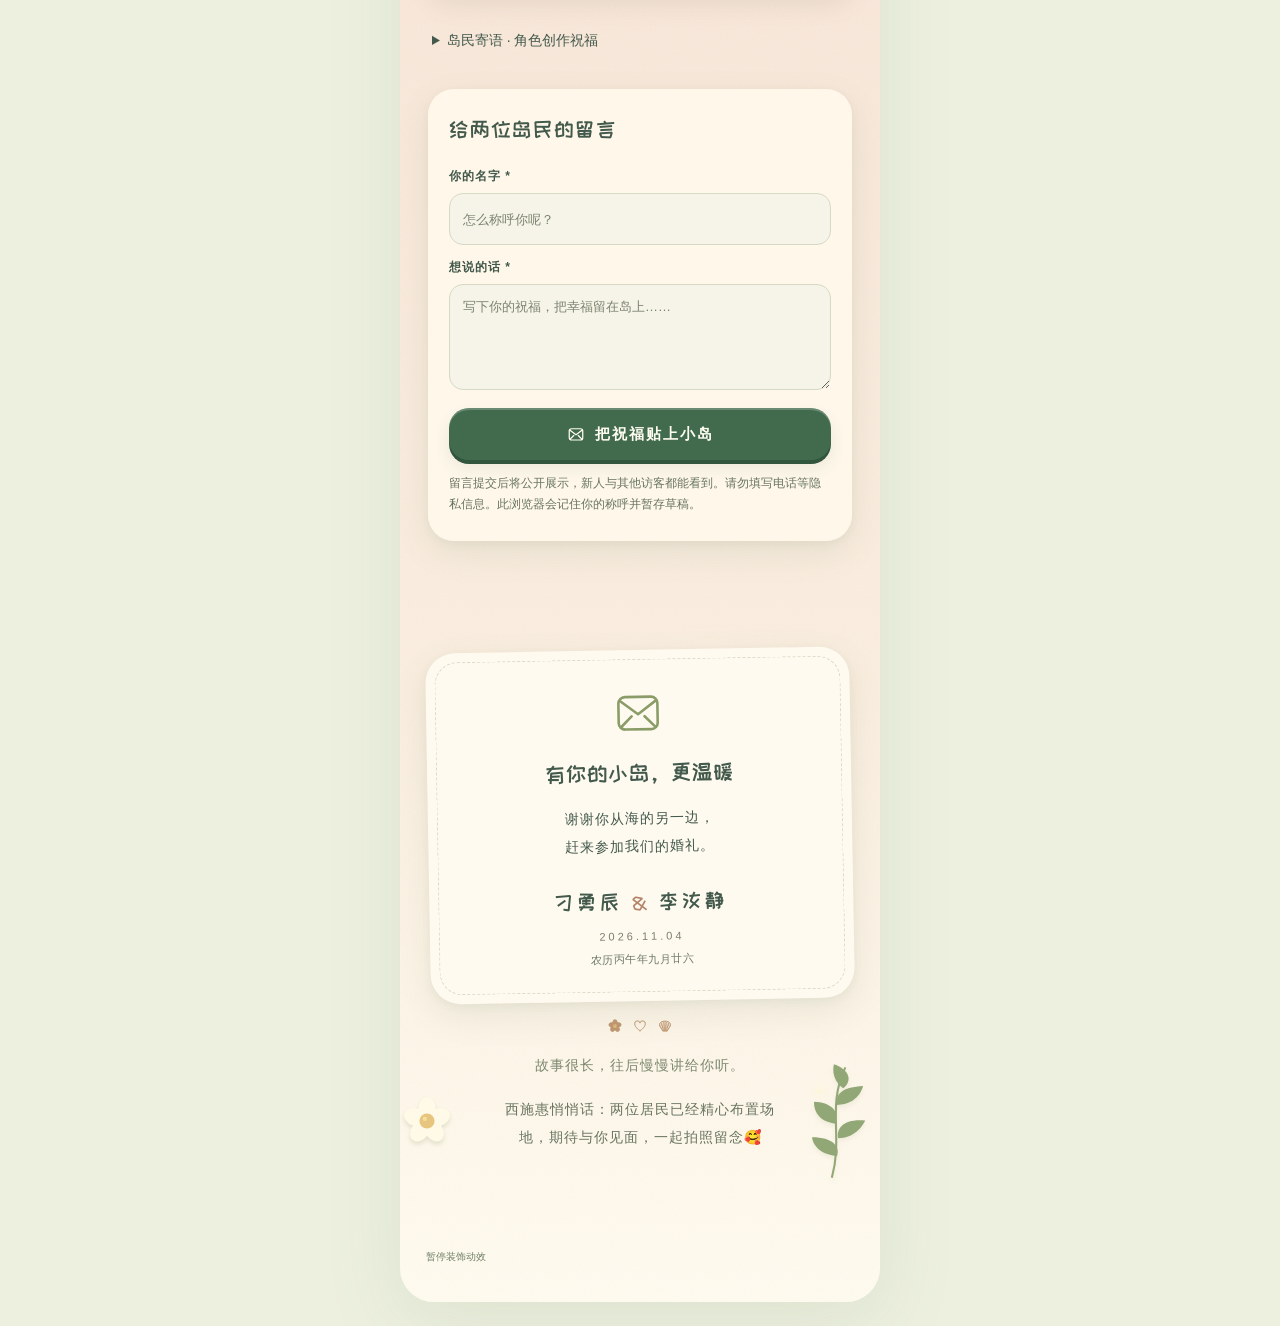
==== commit 1bc10d93: "feat: add liuyan" ====
--- a/index.html
+++ b/index.html
@@ -588,7 +588,7 @@
           <use href="#i-sprig" />
         </svg>
       </section>
-      <!-- 模块九：留言仅保存在当前浏览器；如需多人共享，请接入自己的留言接口。 -->
+      <!-- 模块九：由 PHP + SQLite 提供共享留言。 -->
       <section
         class="section wishes"
         id="wishes"
@@ -601,9 +601,12 @@
           <p class="subcopy">把心意写成便签，珍藏在这座小岛</p>
         </header>
         <div class="bulletin wood reveal">
-          <div class="notes" id="notes"></div>
-        </div>
-        <!-- 使用自定义必填提示替代浏览器默认气泡；提交后保存到访客本机，不发送到公共留言服务。 -->
+          <div class="notes" id="notes" aria-busy="false"></div>
+          <p class="wish-status" id="wish-status" role="status" aria-live="polite">小岛正在等待你的祝福。</p>
+          <div class="wish-actions"><button class="btn press" id="wish-refresh" type="button">刷新祝福</button><button class="btn press" id="wish-more" type="button" hidden>查看更多祝福</button></div>
+        </div>
+        <details class="islander-wishes"><summary>岛民寄语 · 角色创作祝福</summary><div class="notes" id="islander-notes"></div></details>
+        <!-- 服务端成功后才确认提交；失败保留输入和重试标识。 -->
         <form class="wish-form reveal" id="wish-form" aria-describedby="wish-storage-help" novalidate>
           <h3 class="form-title">给两位岛民的留言</h3>
           <label for="guest-name"
@@ -634,7 +637,7 @@
               <use href="#i-mail" /></svg
             >把祝福贴上小岛
           </button>
-          <!-- <p class="form-help" id="wish-storage-help">留言仅保存在当前设备的浏览器中，最多 50 条，新人与其他访客无法直接看到。可截图发送给新人；清理浏览器数据会移除留言。</p> -->
+          <p class="form-help" id="wish-storage-help">留言提交后将公开展示，新人与其他访客都能看到。请勿填写电话等隐私信息。此浏览器会记住你的称呼并暂存草稿。</p>
           <p class="error" id="form-error" role="alert"></p>
         </form>
       </section>
--- a/styles.css
+++ b/styles.css
@@ -2652,3 +2652,16 @@
 
 .map-caption { text-align: center; font-size: 12px; line-height: 1.8; margin: 12px 0 24px; color: #526548; }
 .form-help { font-size: 12px; text-align: left; }
+
+/* 共享留言：保留木板与便签外观，补齐网络状态及分页。 */
+.wish-status { color: var(--ink); font-size: 14px; line-height: 1.7; text-align: center; margin: 18px 0 8px; }
+.wish-actions { display: flex; flex-wrap: wrap; justify-content: center; gap: 10px; }
+.wish-actions .btn { min-height: 44px; font-size: 14px; }
+.wish-actions [hidden] { display: none; }
+.wishes button:disabled { opacity: .6; cursor: wait; }
+.note p { white-space: pre-wrap; }
+.note-author, .note-date { font-size: 12px; }
+.note-date { display: block; text-align: right; color: #52614b; margin-top: 4px; }
+.islander-wishes { margin-top: 20px; }
+.islander-wishes summary { cursor: pointer; min-height: 44px; padding: 12px 4px; font-size: 14px; }
+.islander-wishes .notes { padding: 12px 5px; }
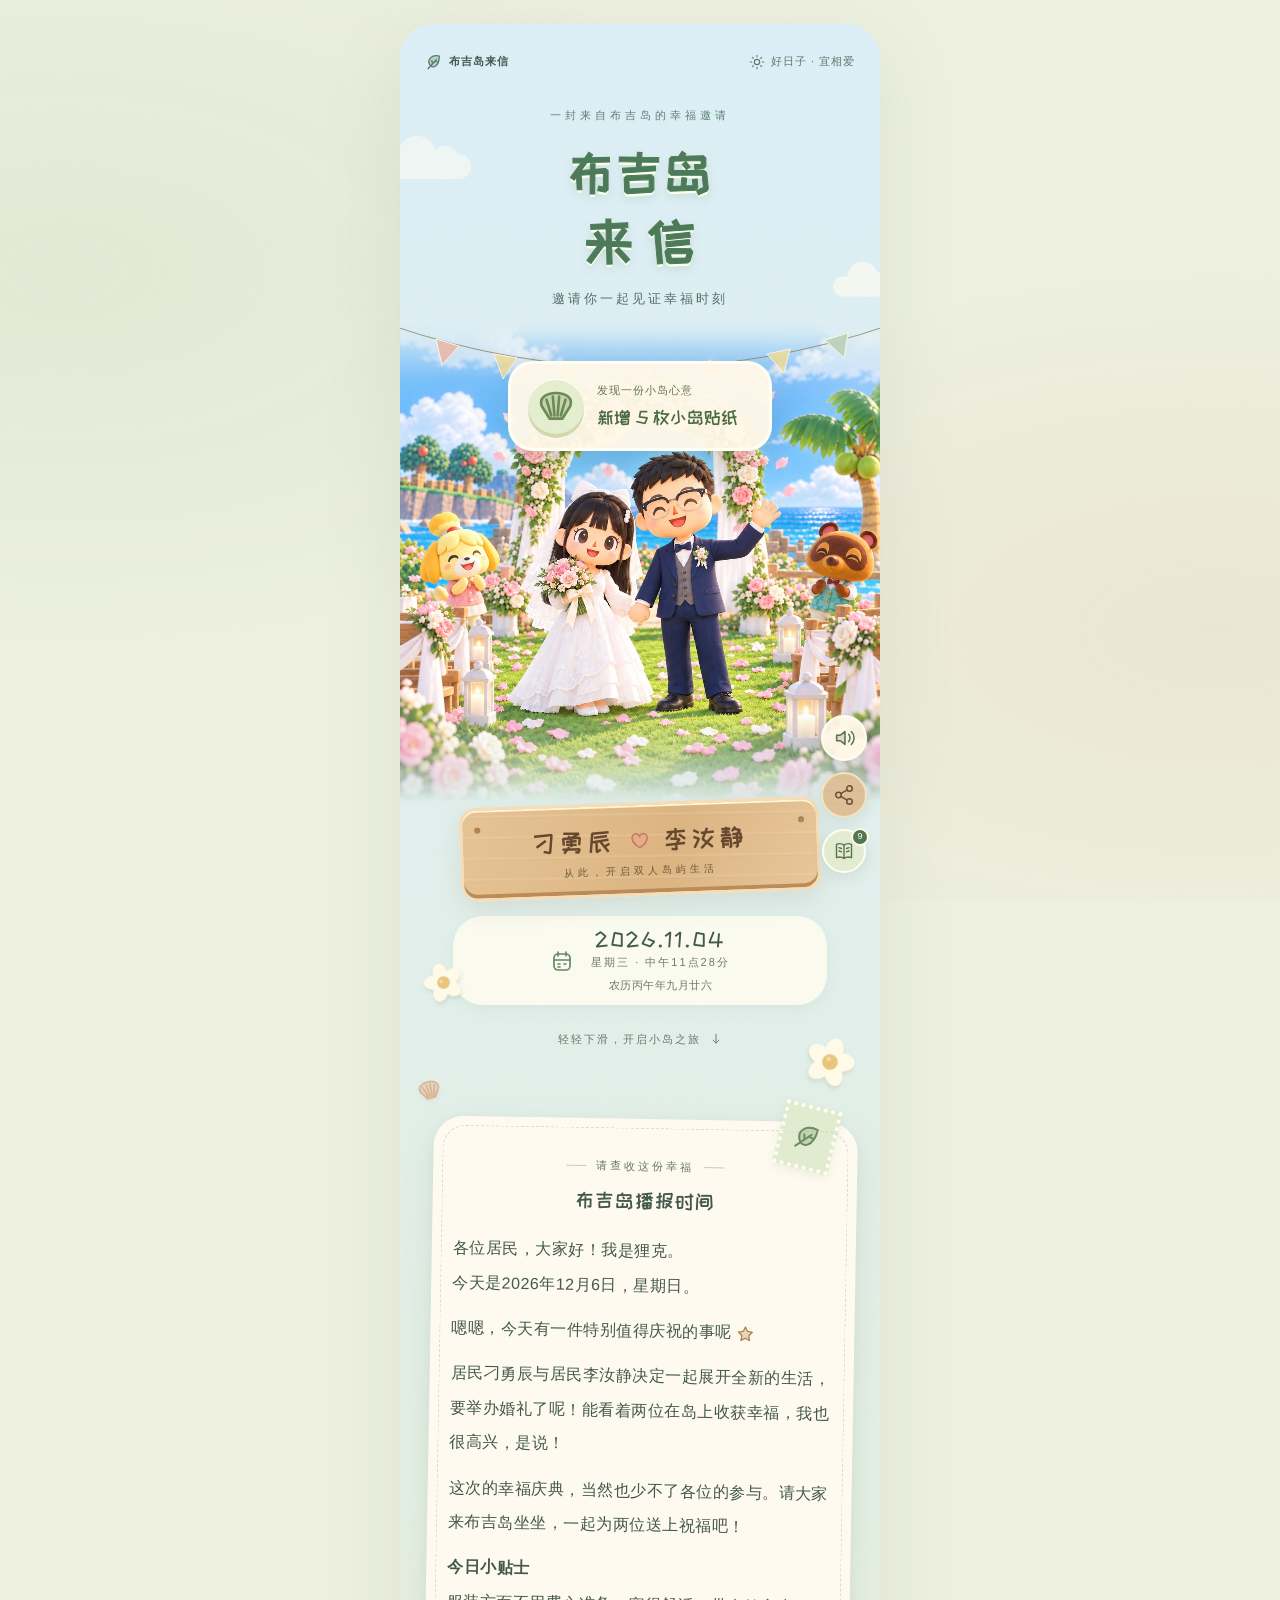
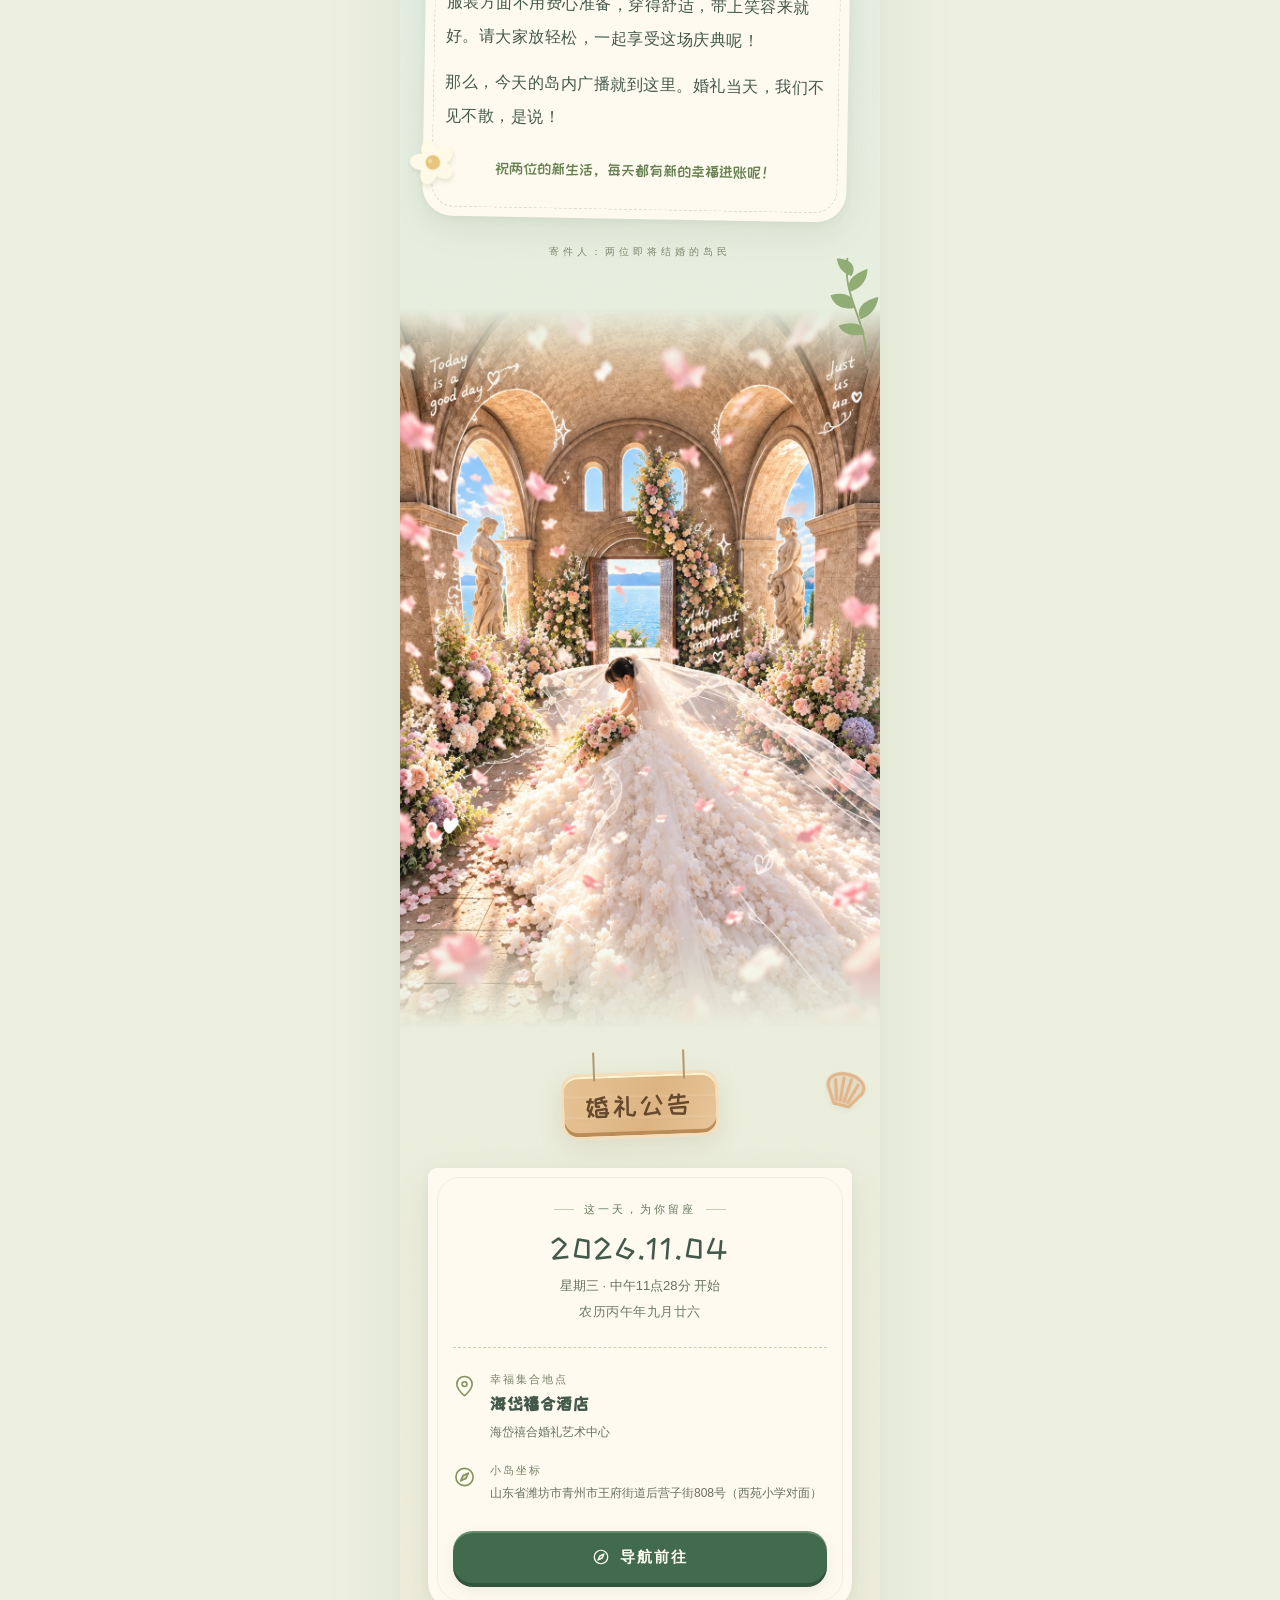
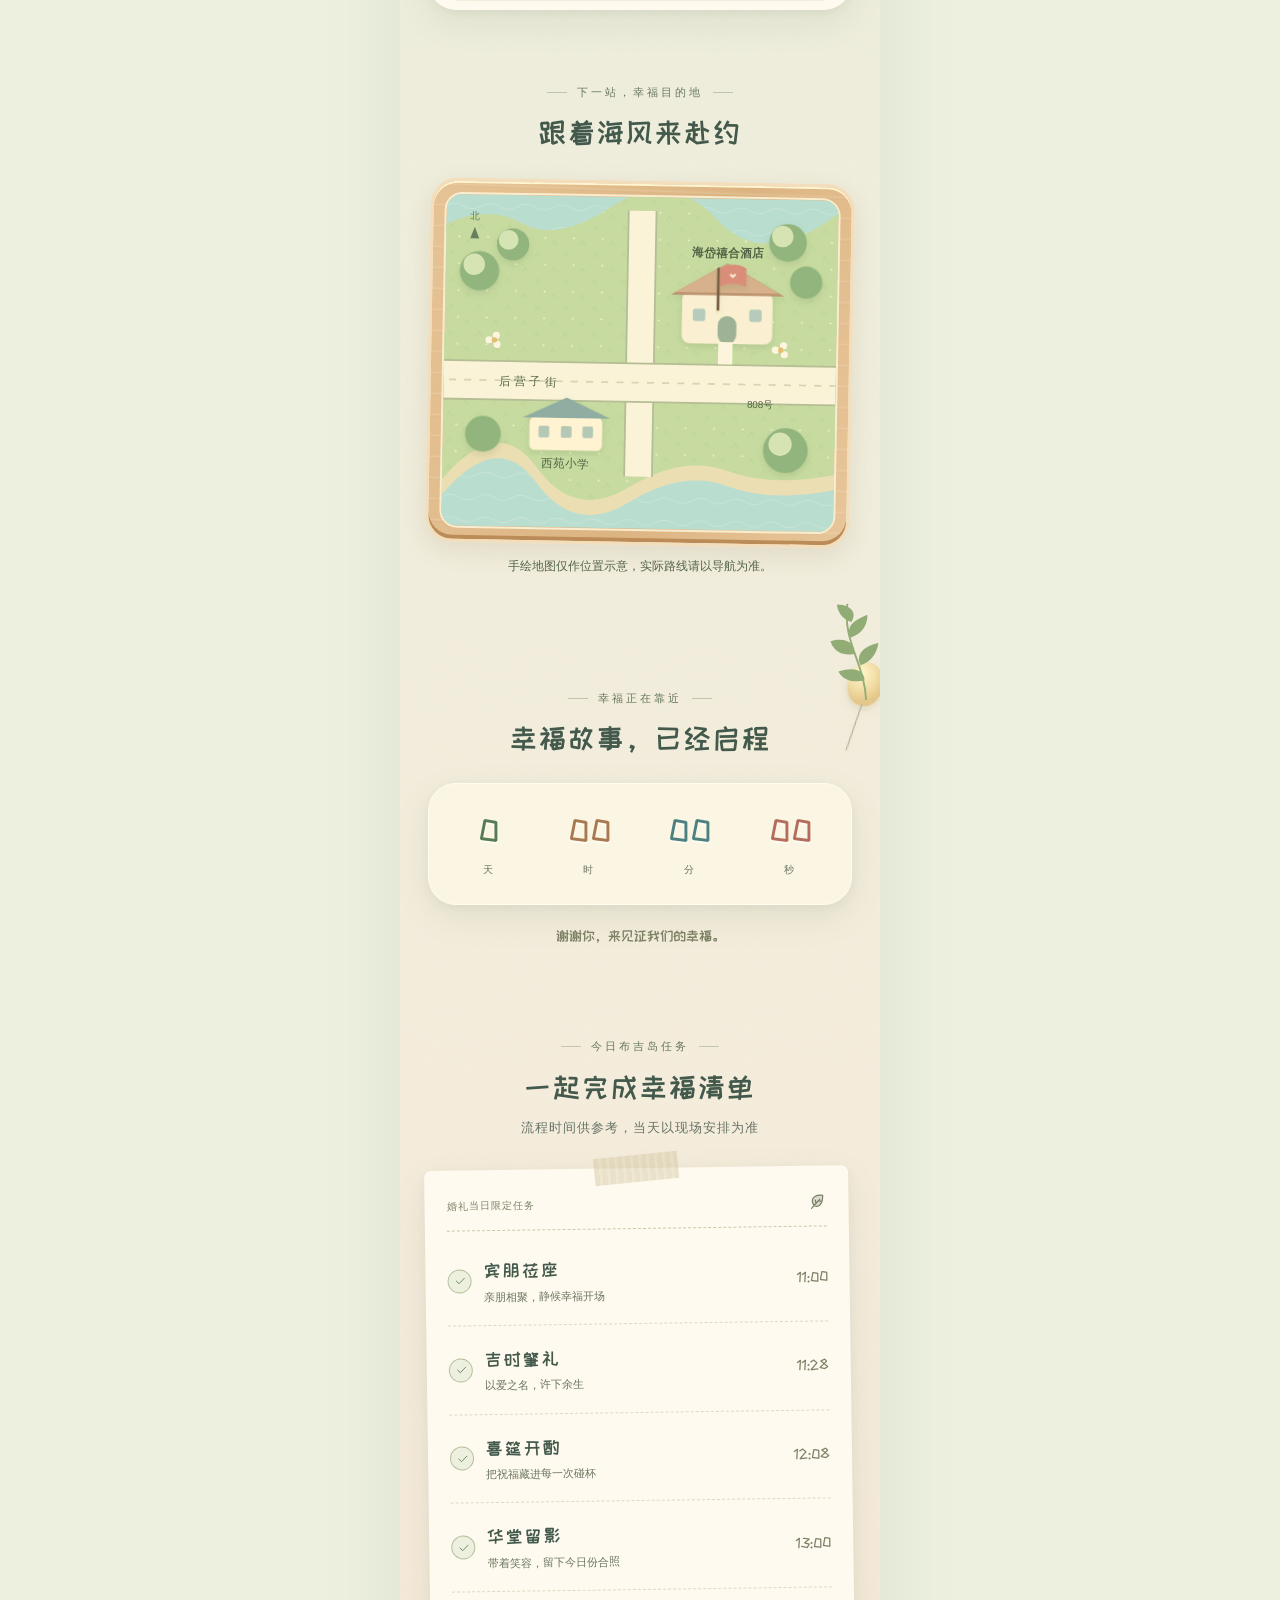
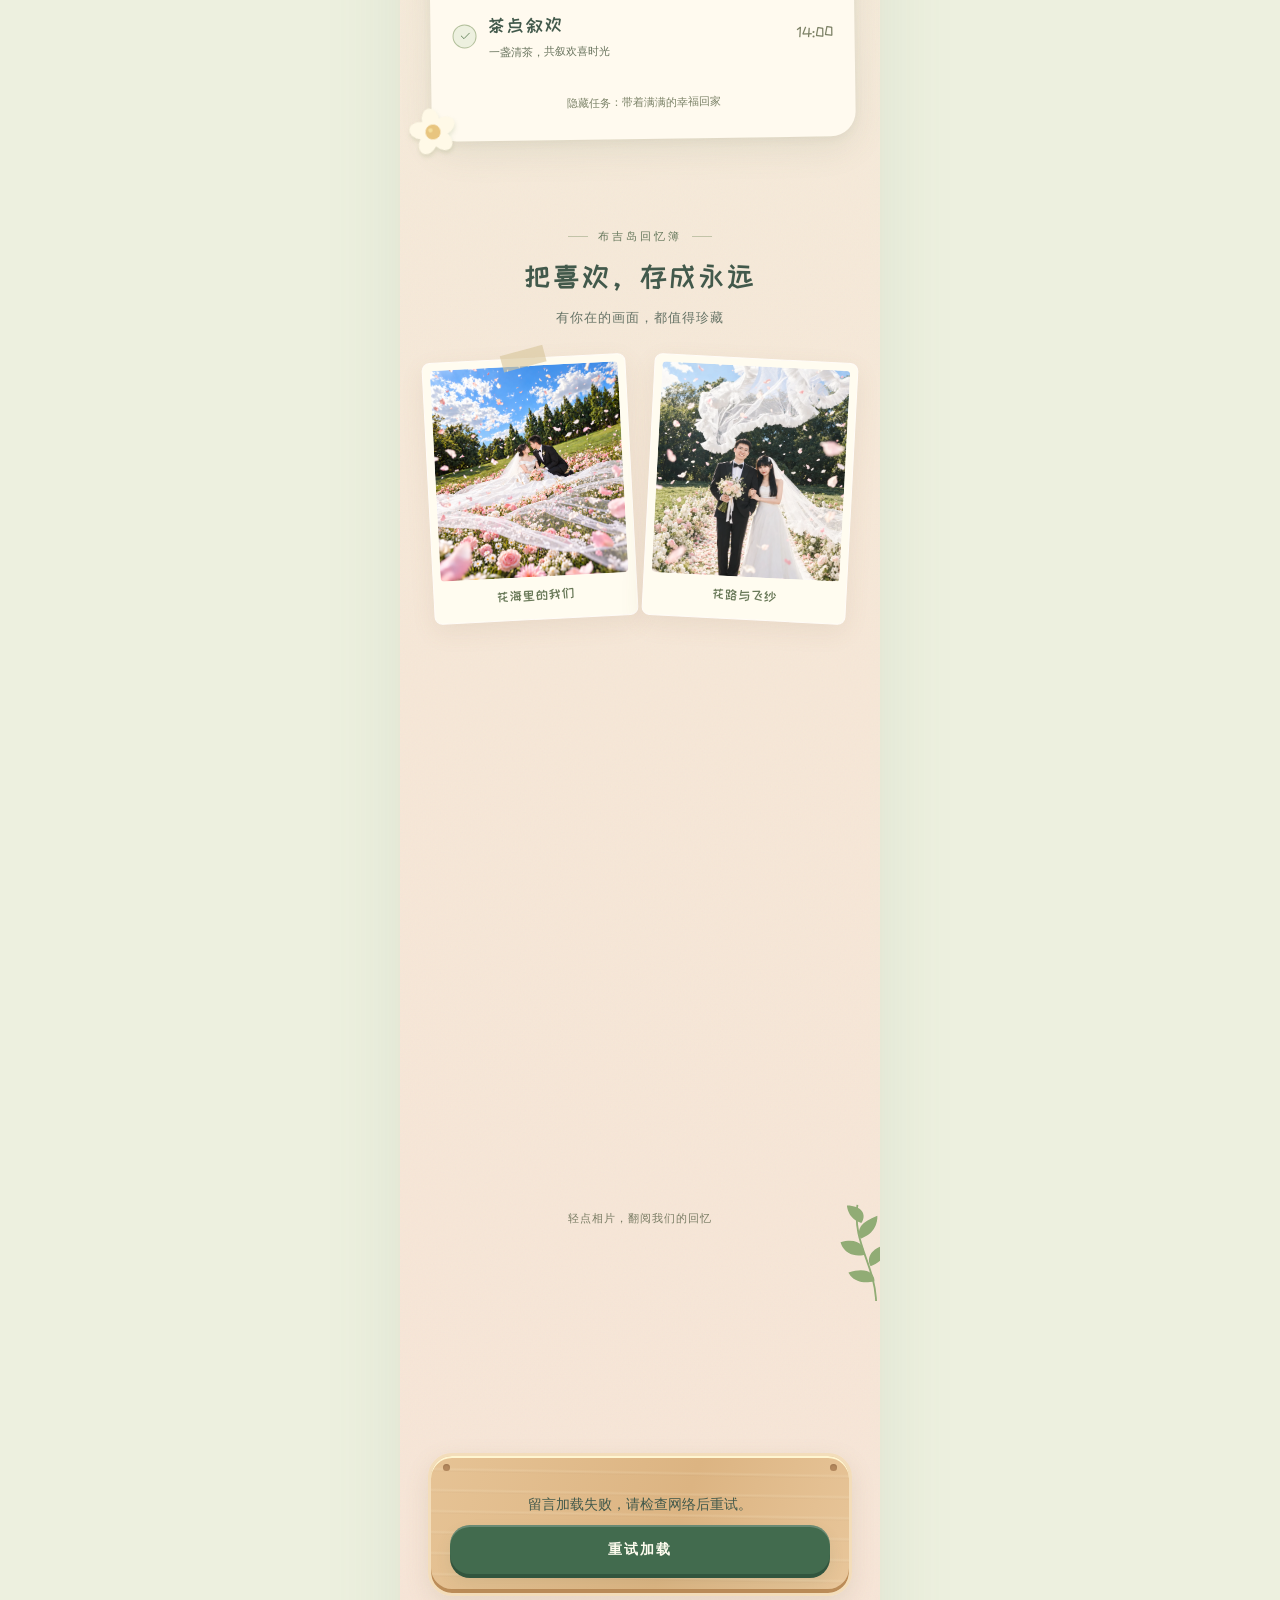
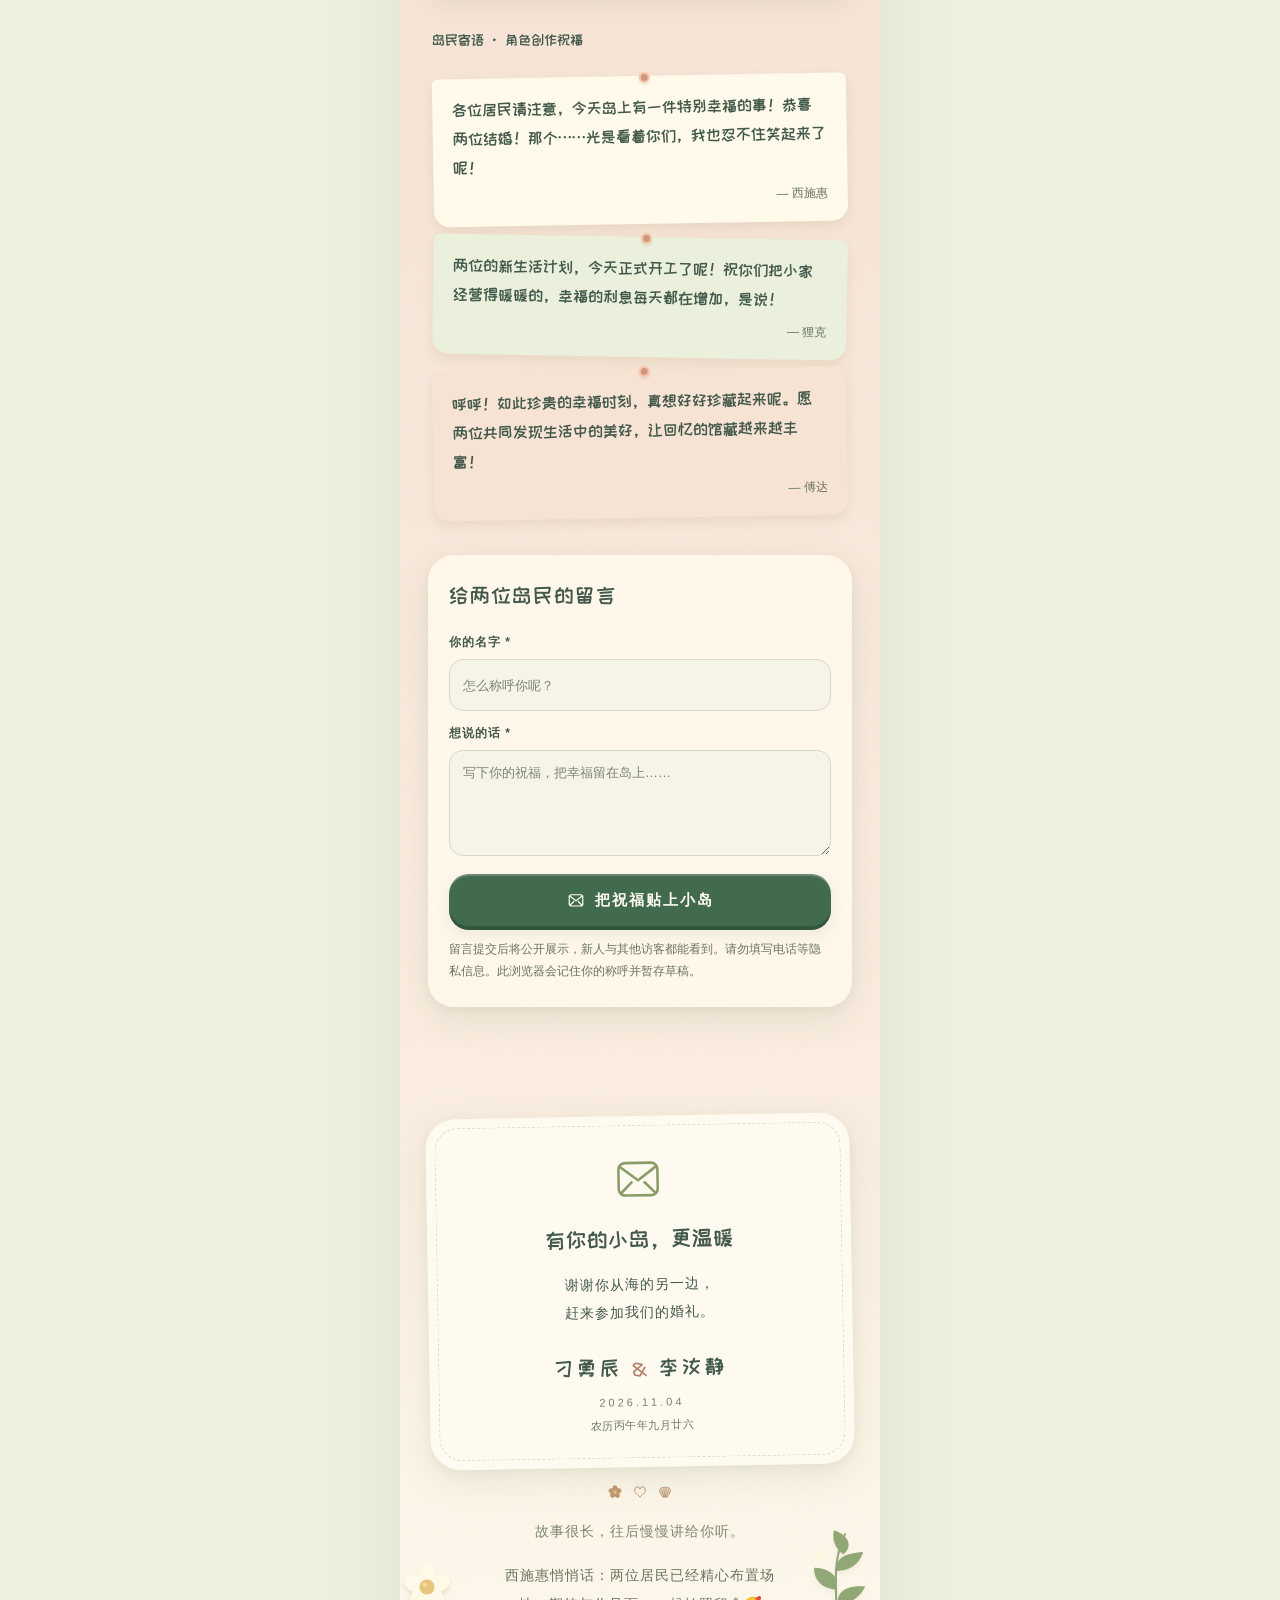
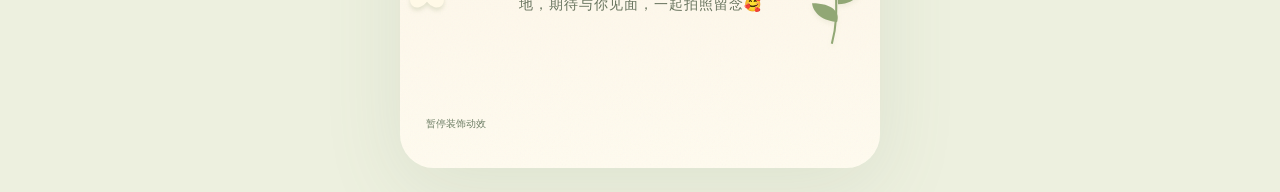
==== commit a6013243: "chore:v1.0.2" ====
--- a/index.html
+++ b/index.html
@@ -605,7 +605,7 @@
           <p class="wish-status" id="wish-status" role="status" aria-live="polite">小岛正在等待你的祝福。</p>
           <div class="wish-actions"><button class="btn press" id="wish-refresh" type="button">刷新祝福</button><button class="btn press" id="wish-more" type="button" hidden>查看更多祝福</button></div>
         </div>
-        <details class="islander-wishes"><summary>岛民寄语 · 角色创作祝福</summary><div class="notes" id="islander-notes"></div></details>
+        <div class="islander-wishes"><h3 class="islander-wishes-title">岛民寄语 · 角色创作祝福</h3><div class="notes" id="islander-notes"></div></div>
         <!-- 服务端成功后才确认提交；失败保留输入和重试标识。 -->
         <form class="wish-form reveal" id="wish-form" aria-describedby="wish-storage-help" novalidate>
           <h3 class="form-title">给两位岛民的留言</h3>
--- a/styles.css
+++ b/styles.css
@@ -2663,5 +2663,5 @@
 .note-author, .note-date { font-size: 12px; }
 .note-date { display: block; text-align: right; color: #52614b; margin-top: 4px; }
 .islander-wishes { margin-top: 20px; }
-.islander-wishes summary { cursor: pointer; min-height: 44px; padding: 12px 4px; font-size: 14px; }
+.islander-wishes-title { margin: 0; padding: 12px 4px; font-size: 14px; font-weight: 400; }
 .islander-wishes .notes { padding: 12px 5px; }
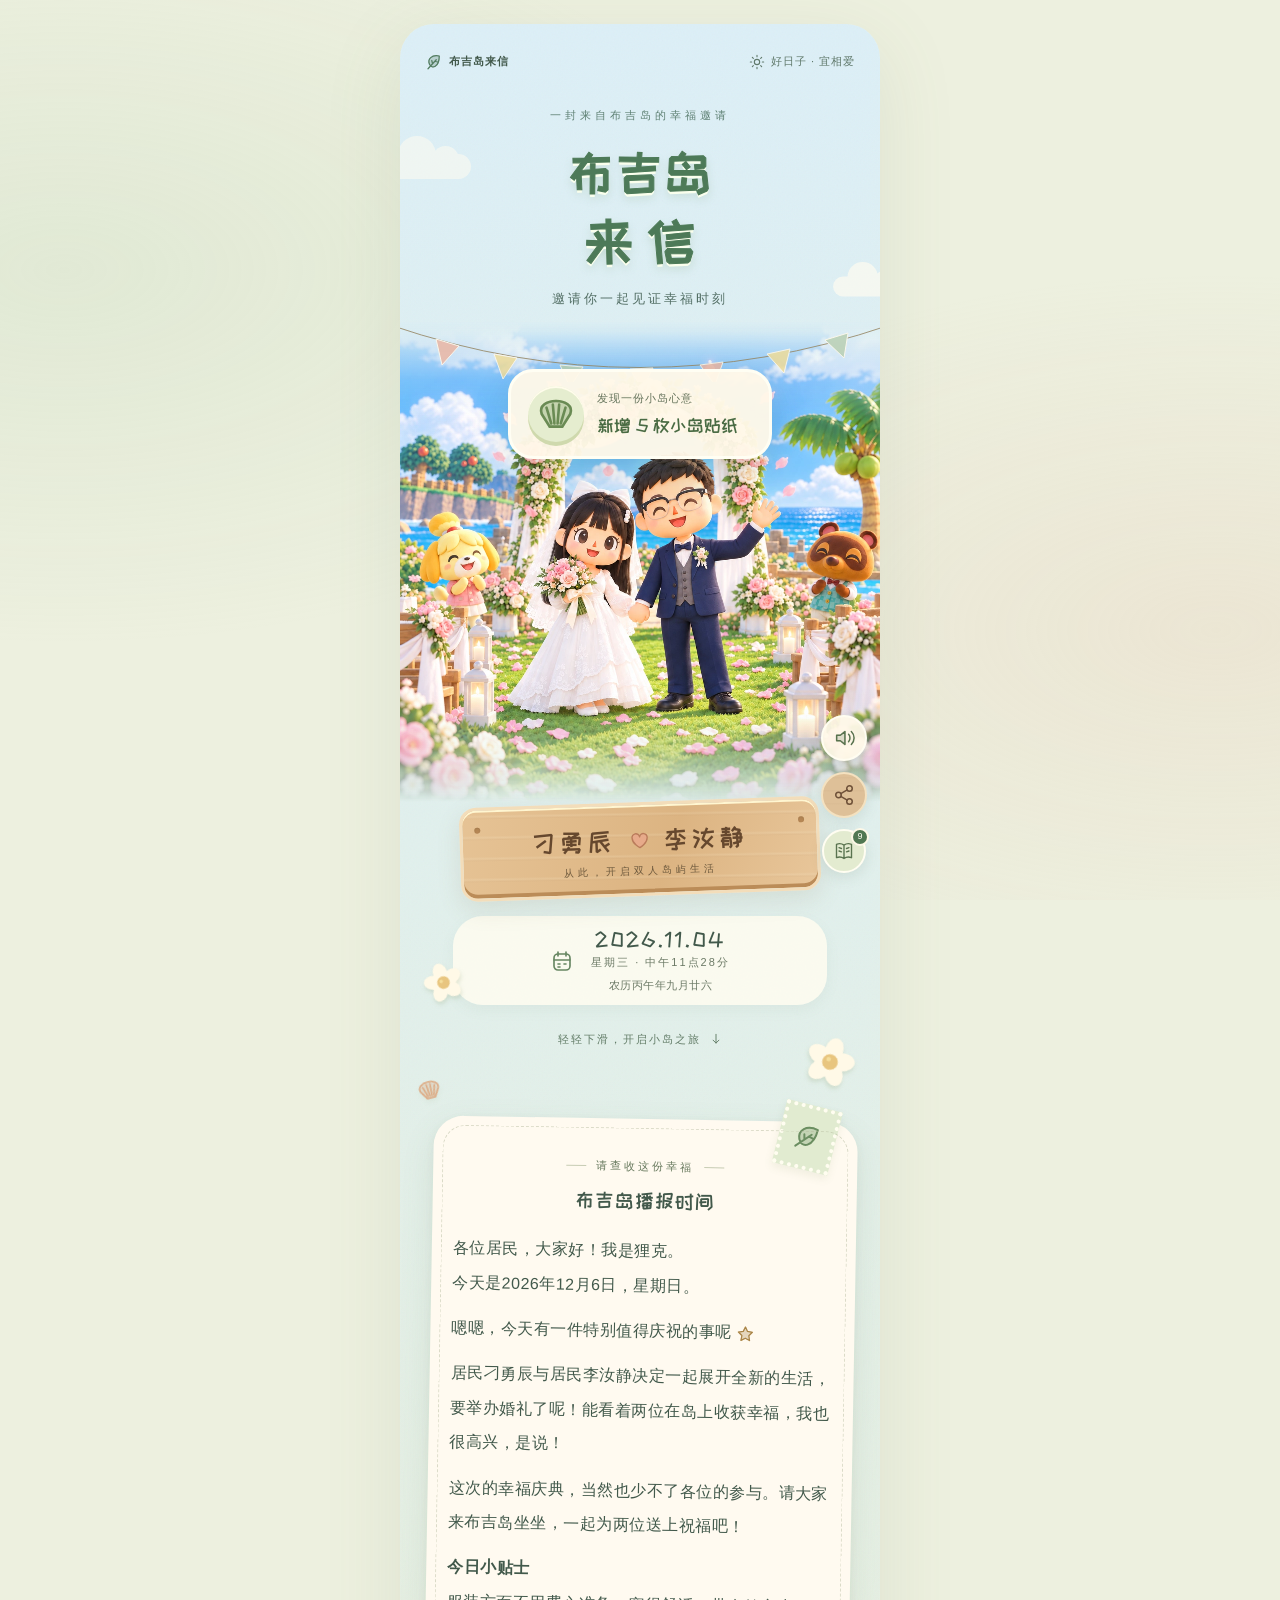
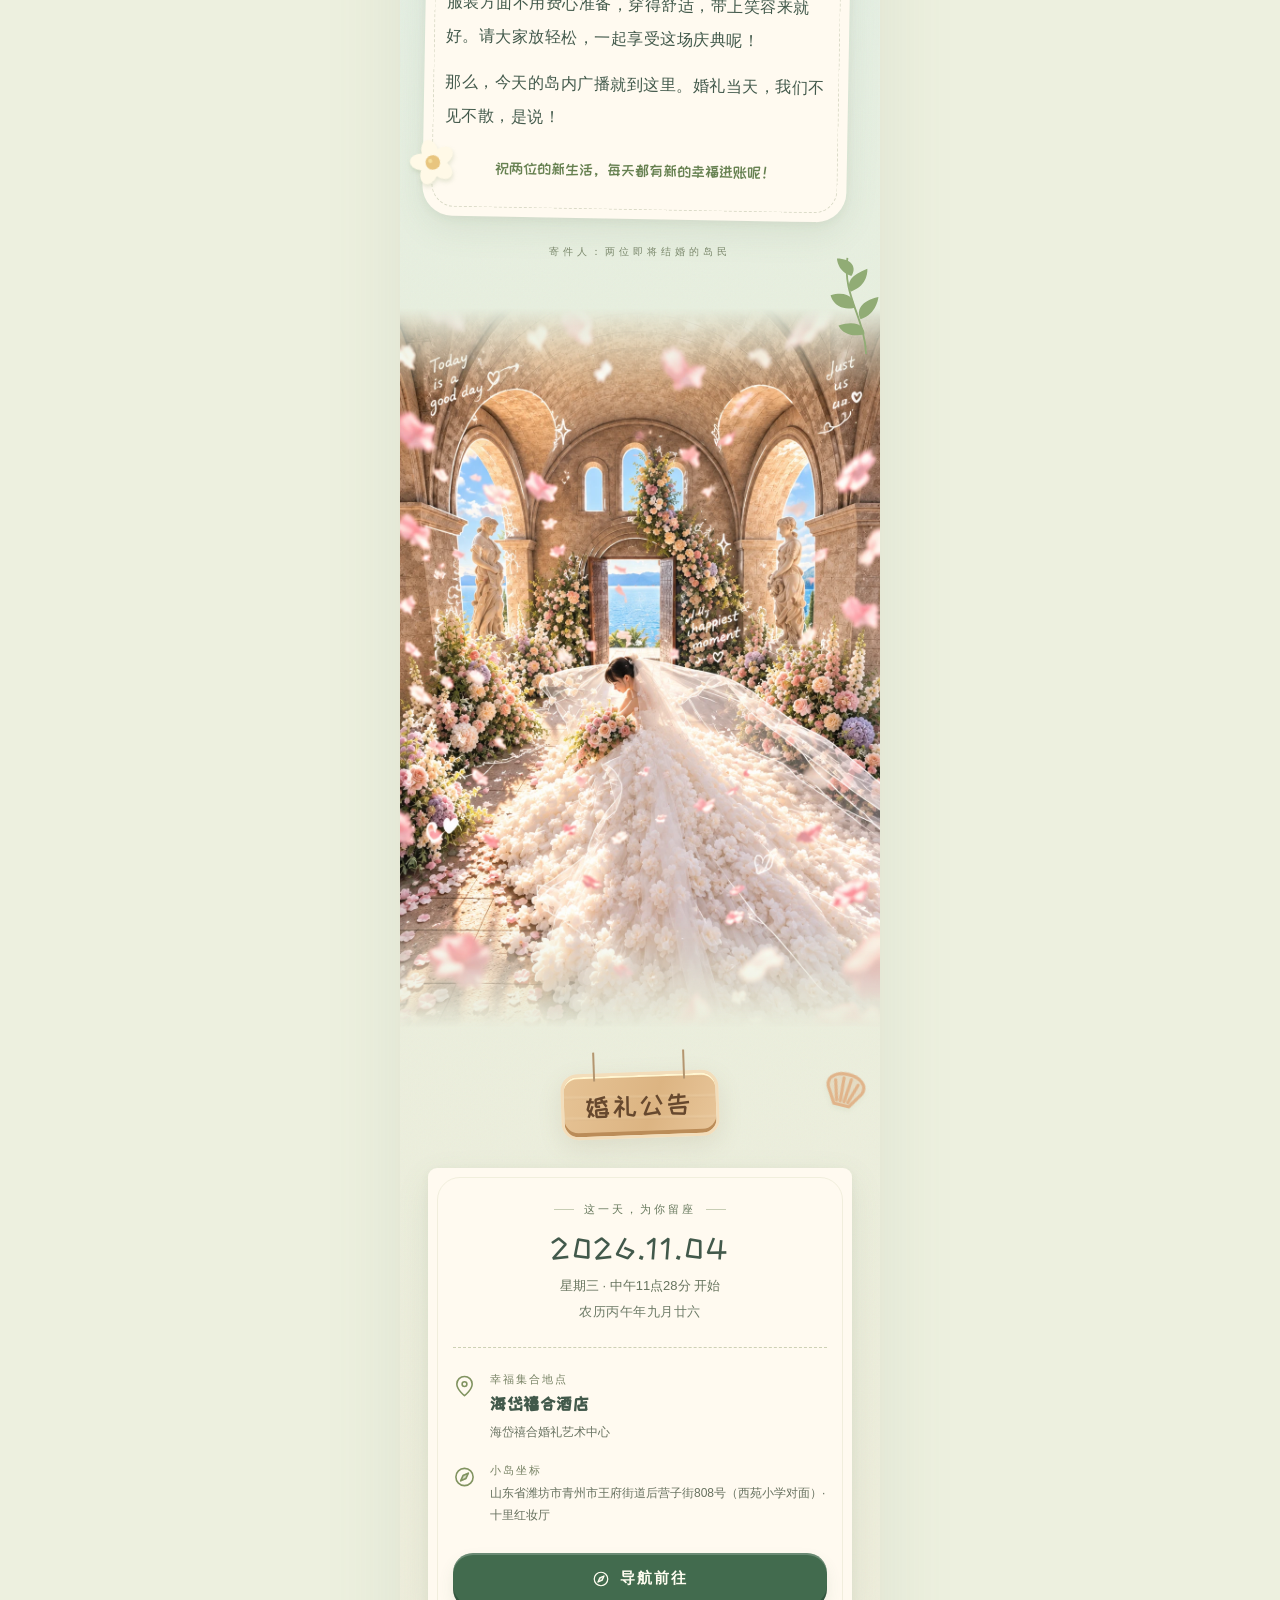
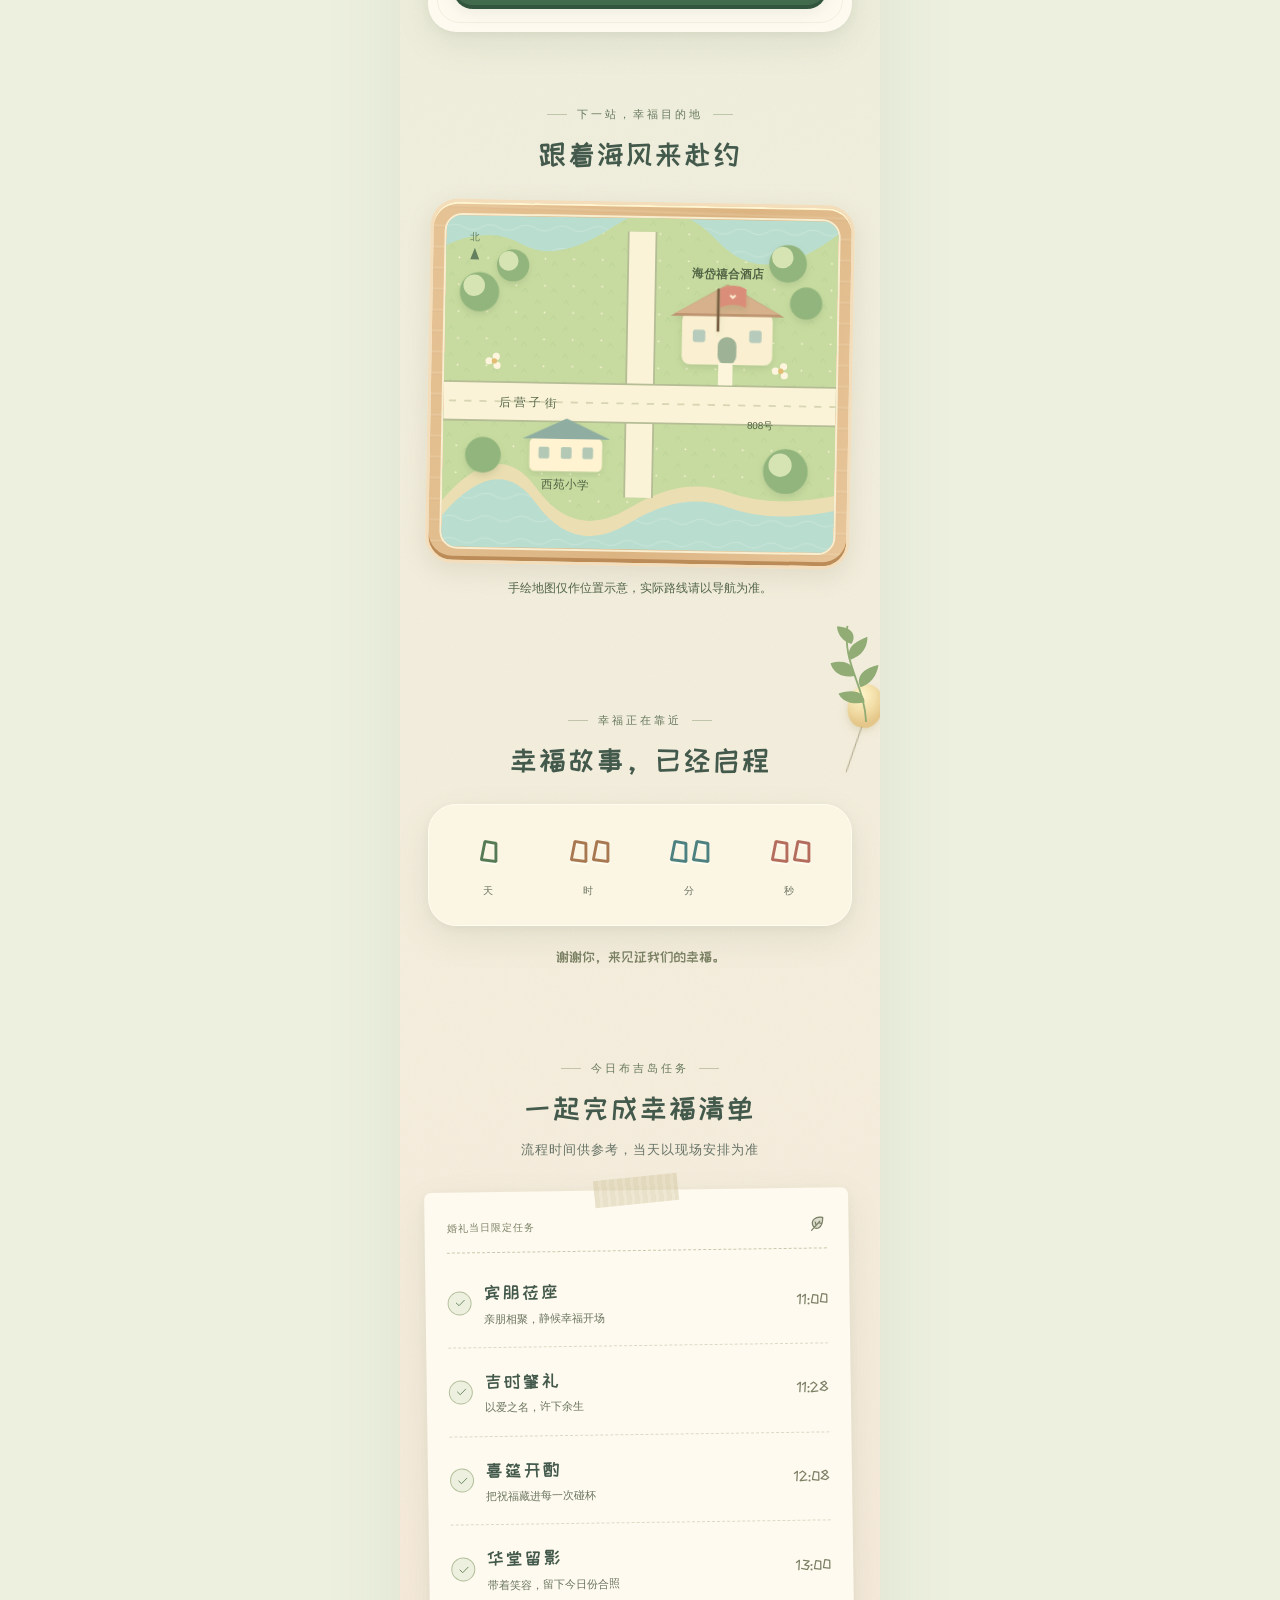
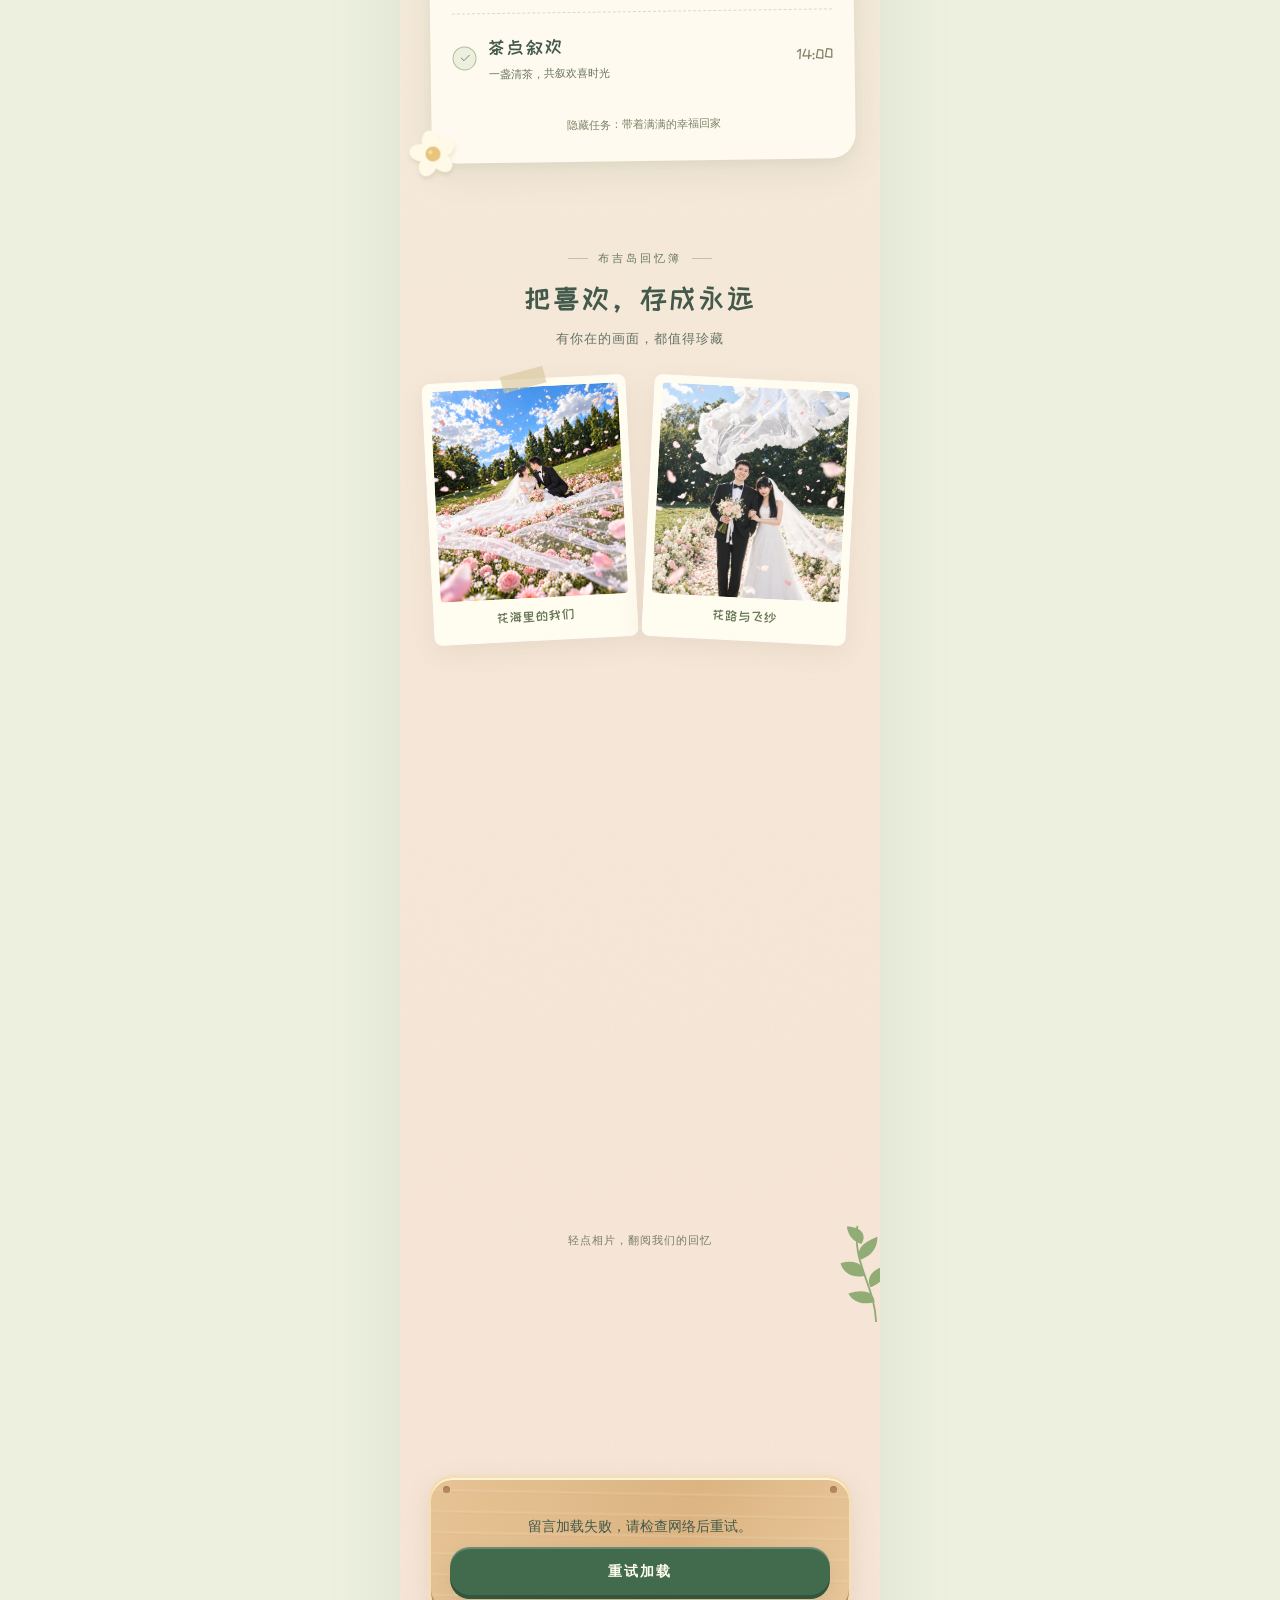
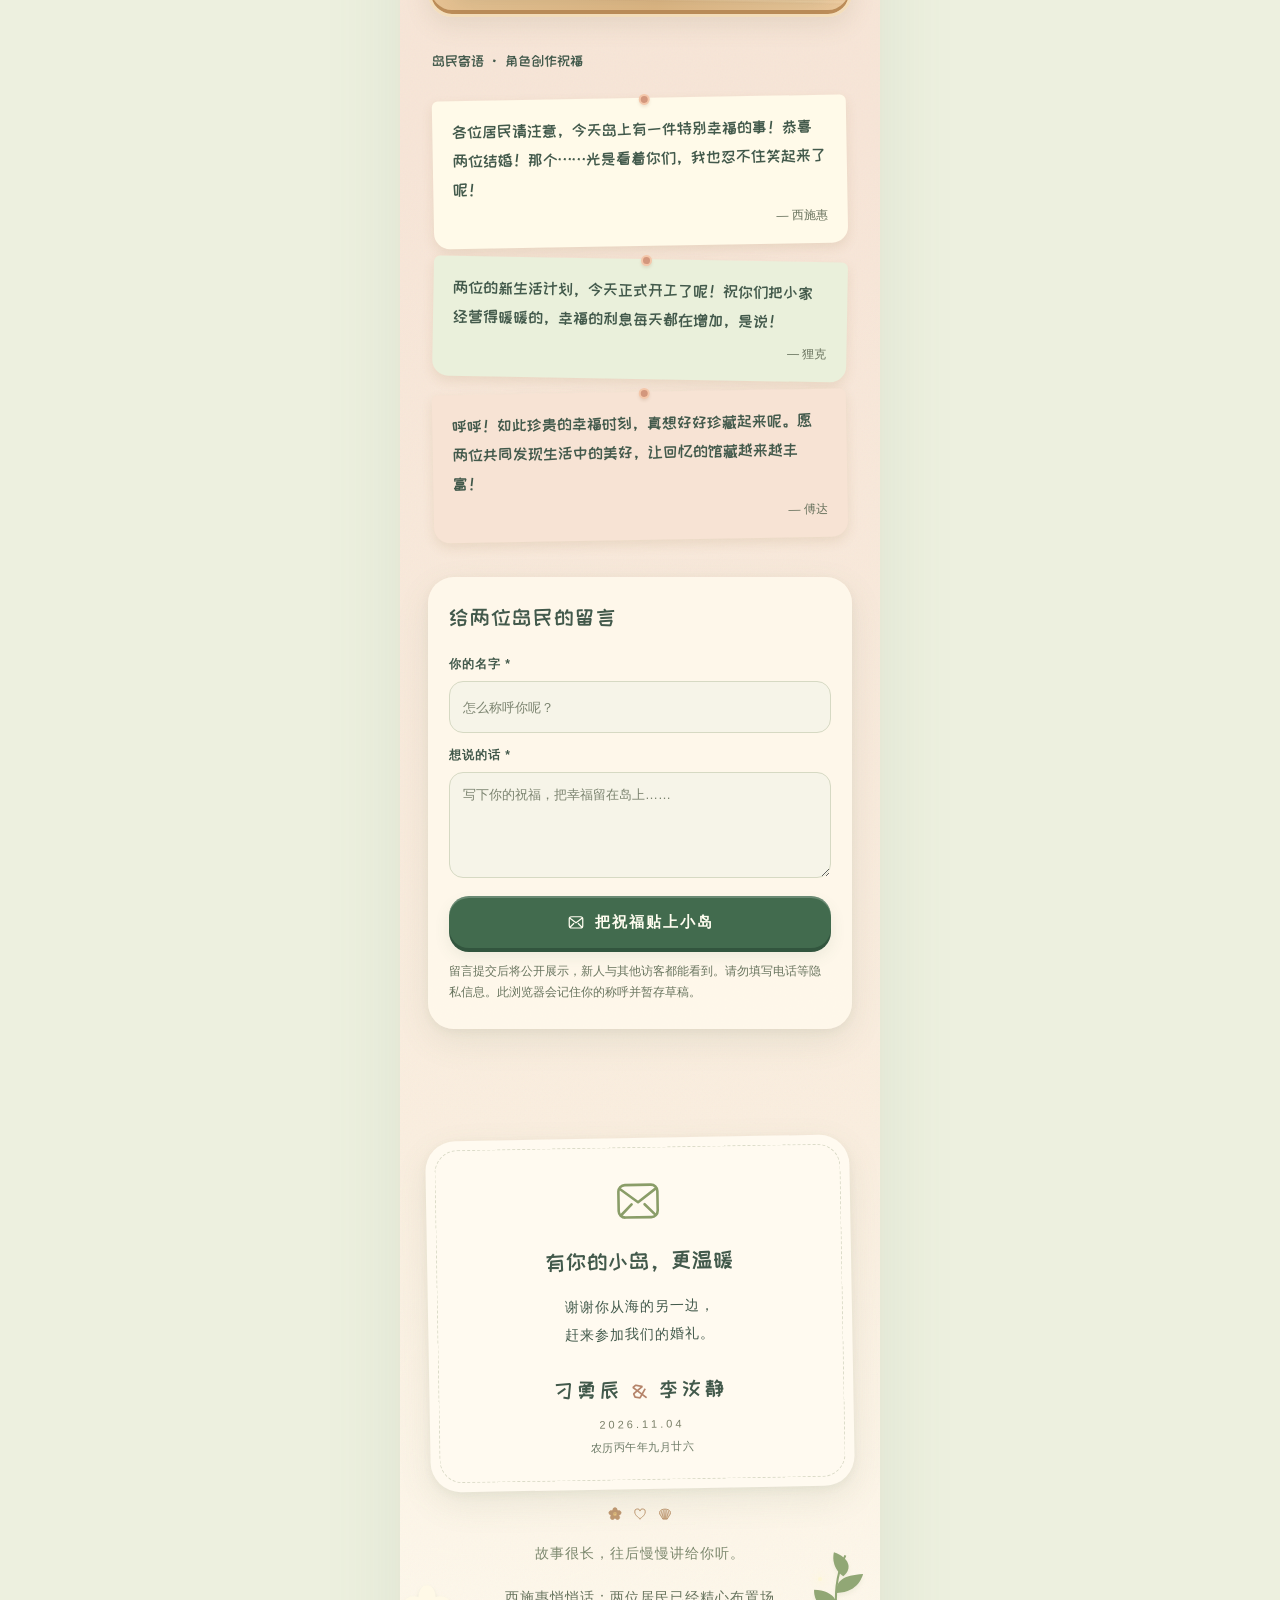
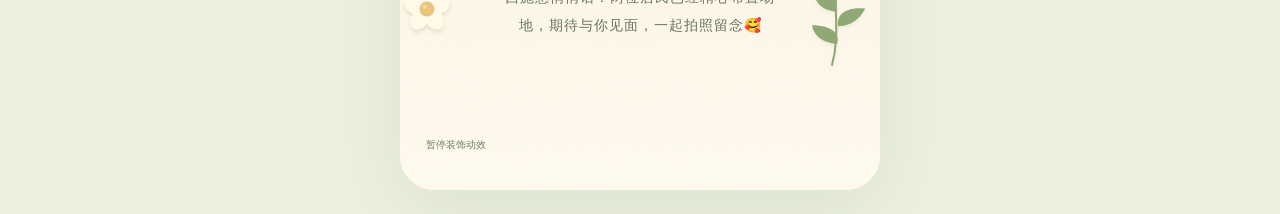
==== commit a418fae2: "fix: update text" ====
--- a/index.html
+++ b/index.html
@@ -460,7 +460,7 @@
             <div>
               <div class="detail-label">小岛坐标</div>
               <p class="detail-small" data-bind="address">
-                山东省潍坊市青州市王府街道后营子街808号（西苑小学对面）
+                山东省潍坊市青州市王府街道后营子街808号（西苑小学对面）· 十里红妆厅
               </p>
             </div>
           </div>
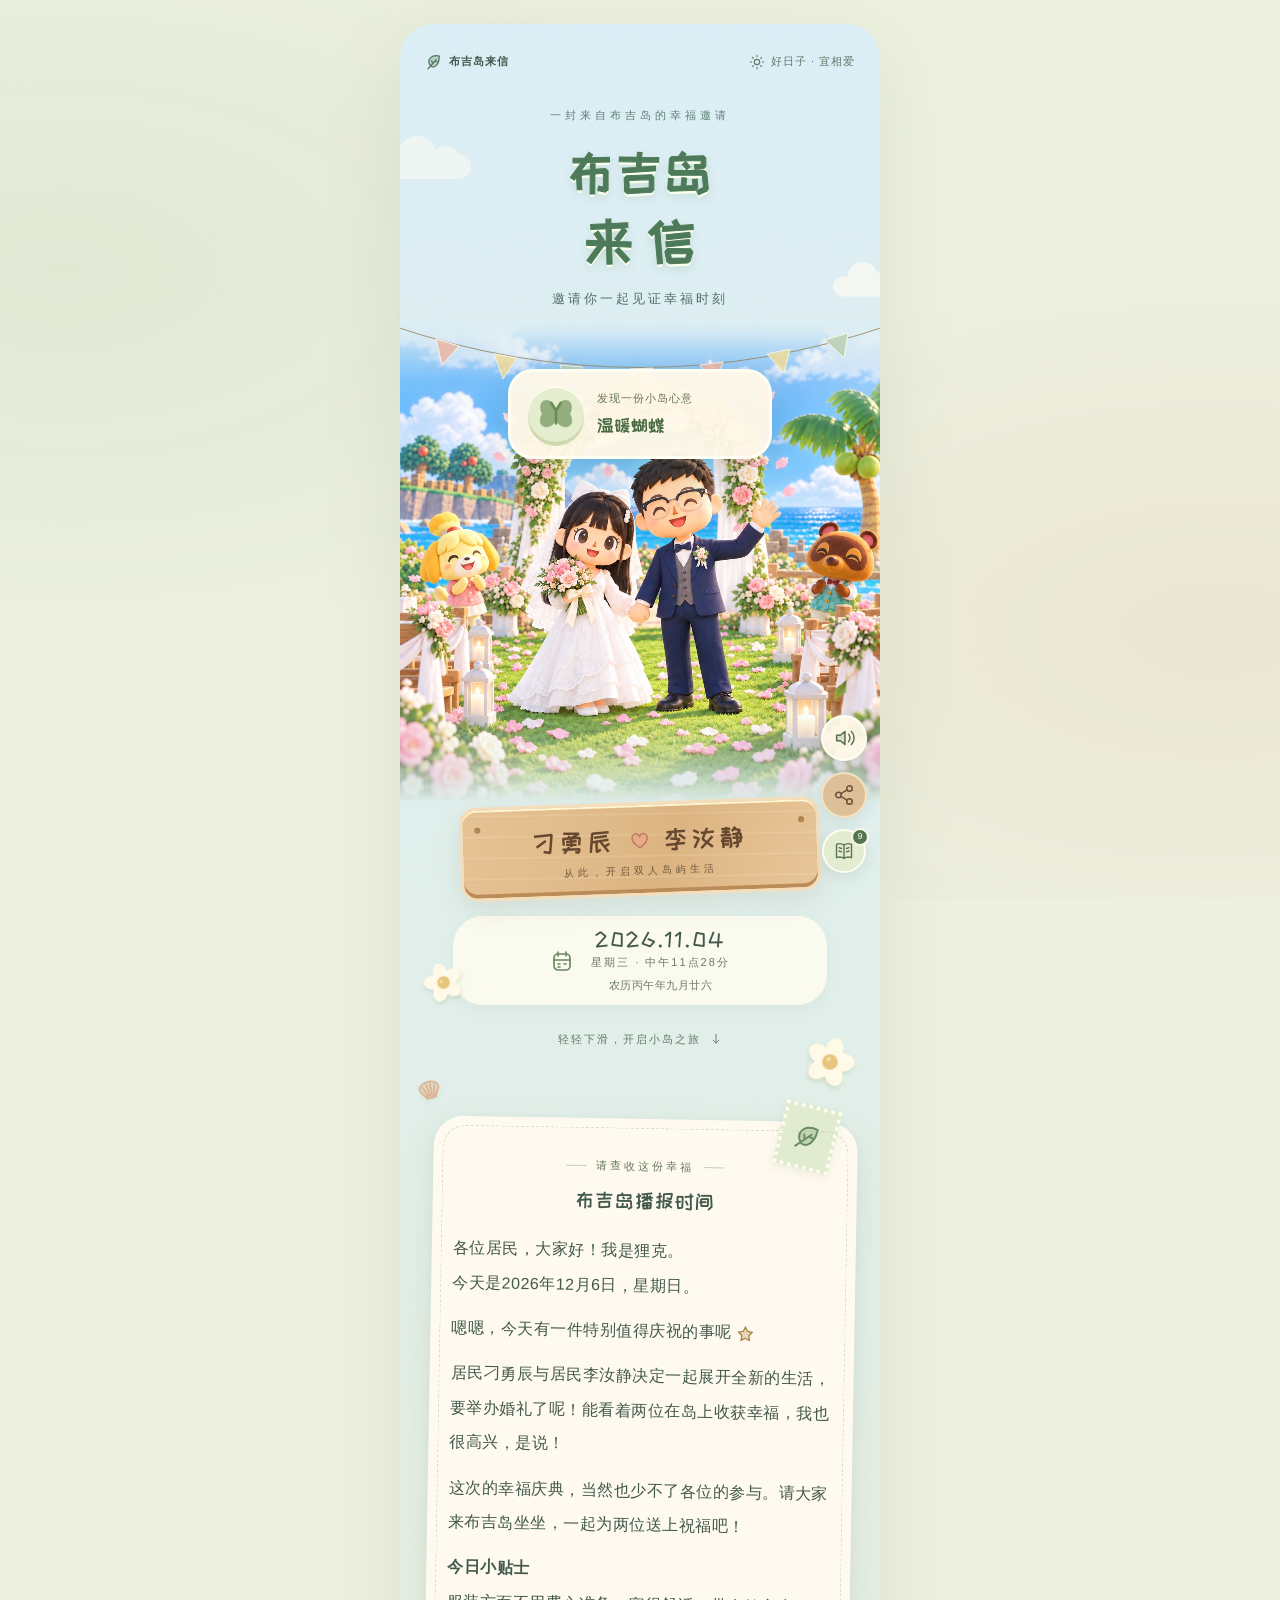
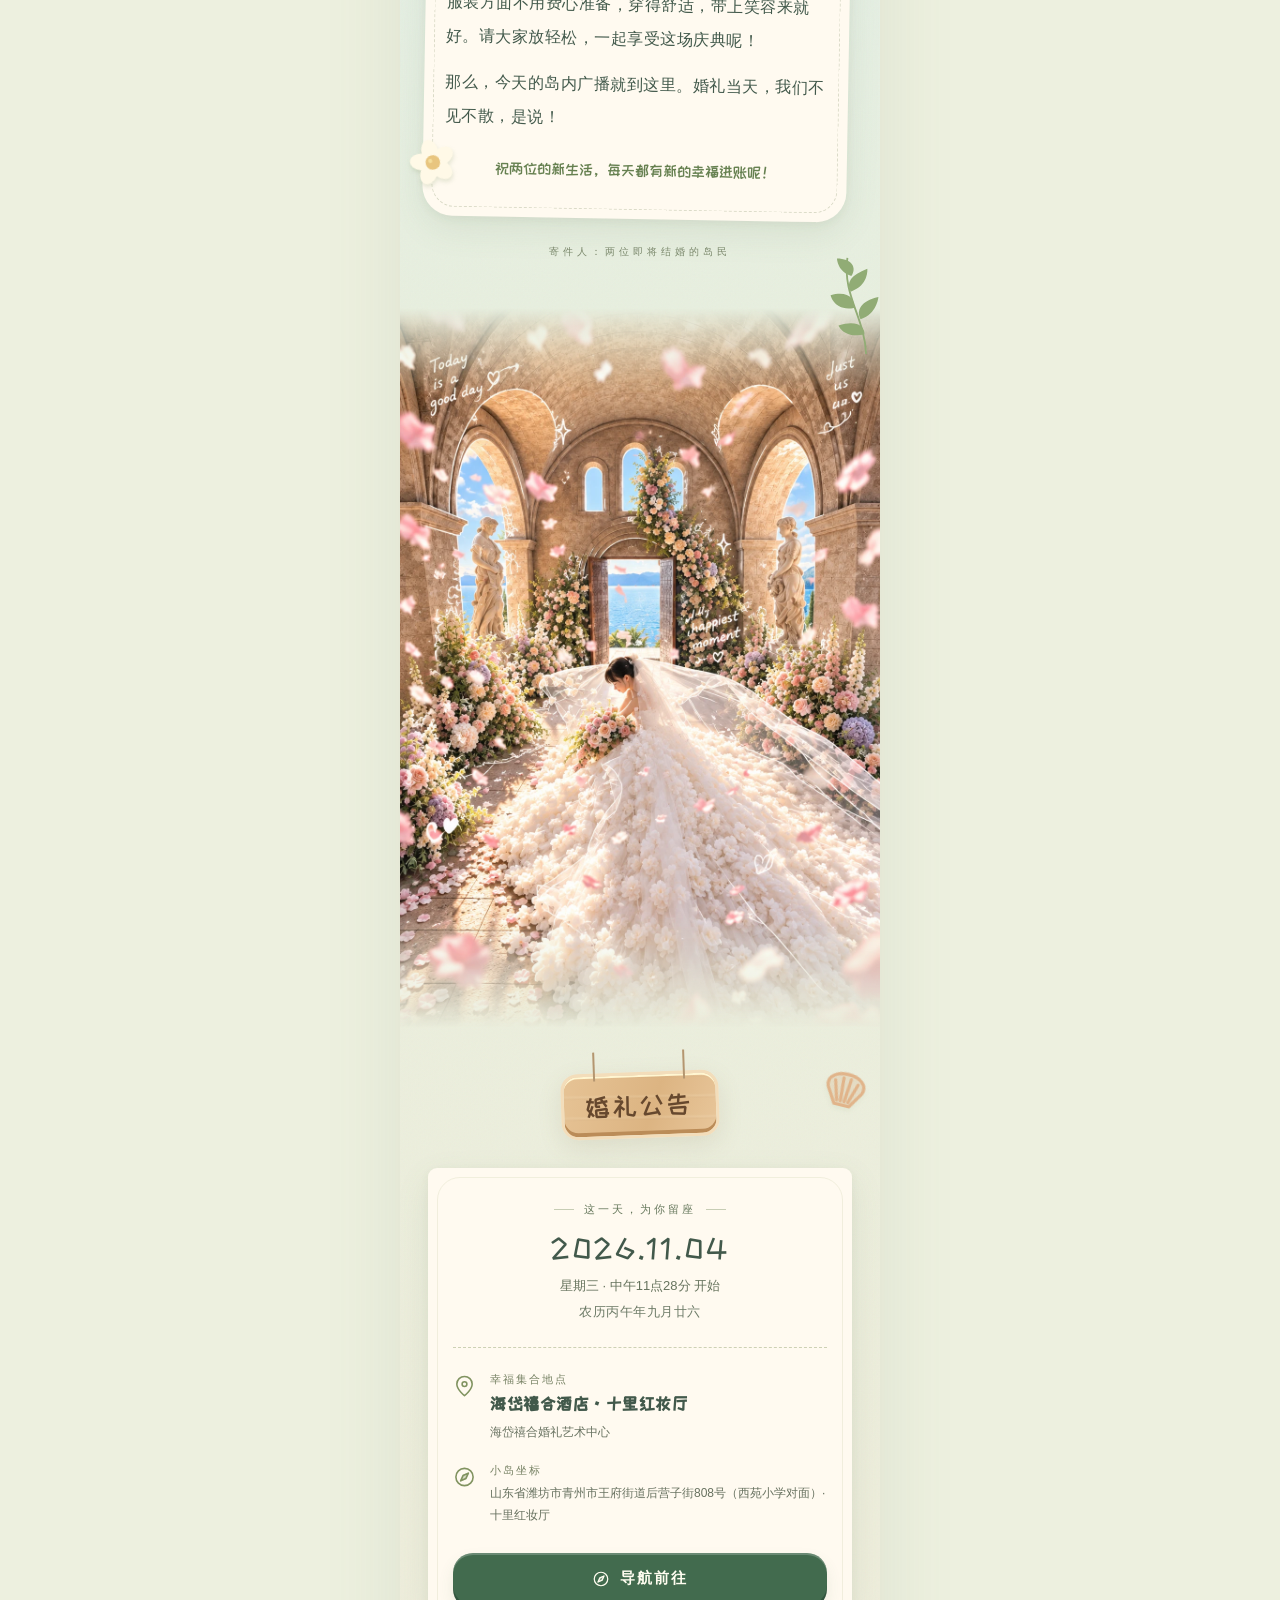
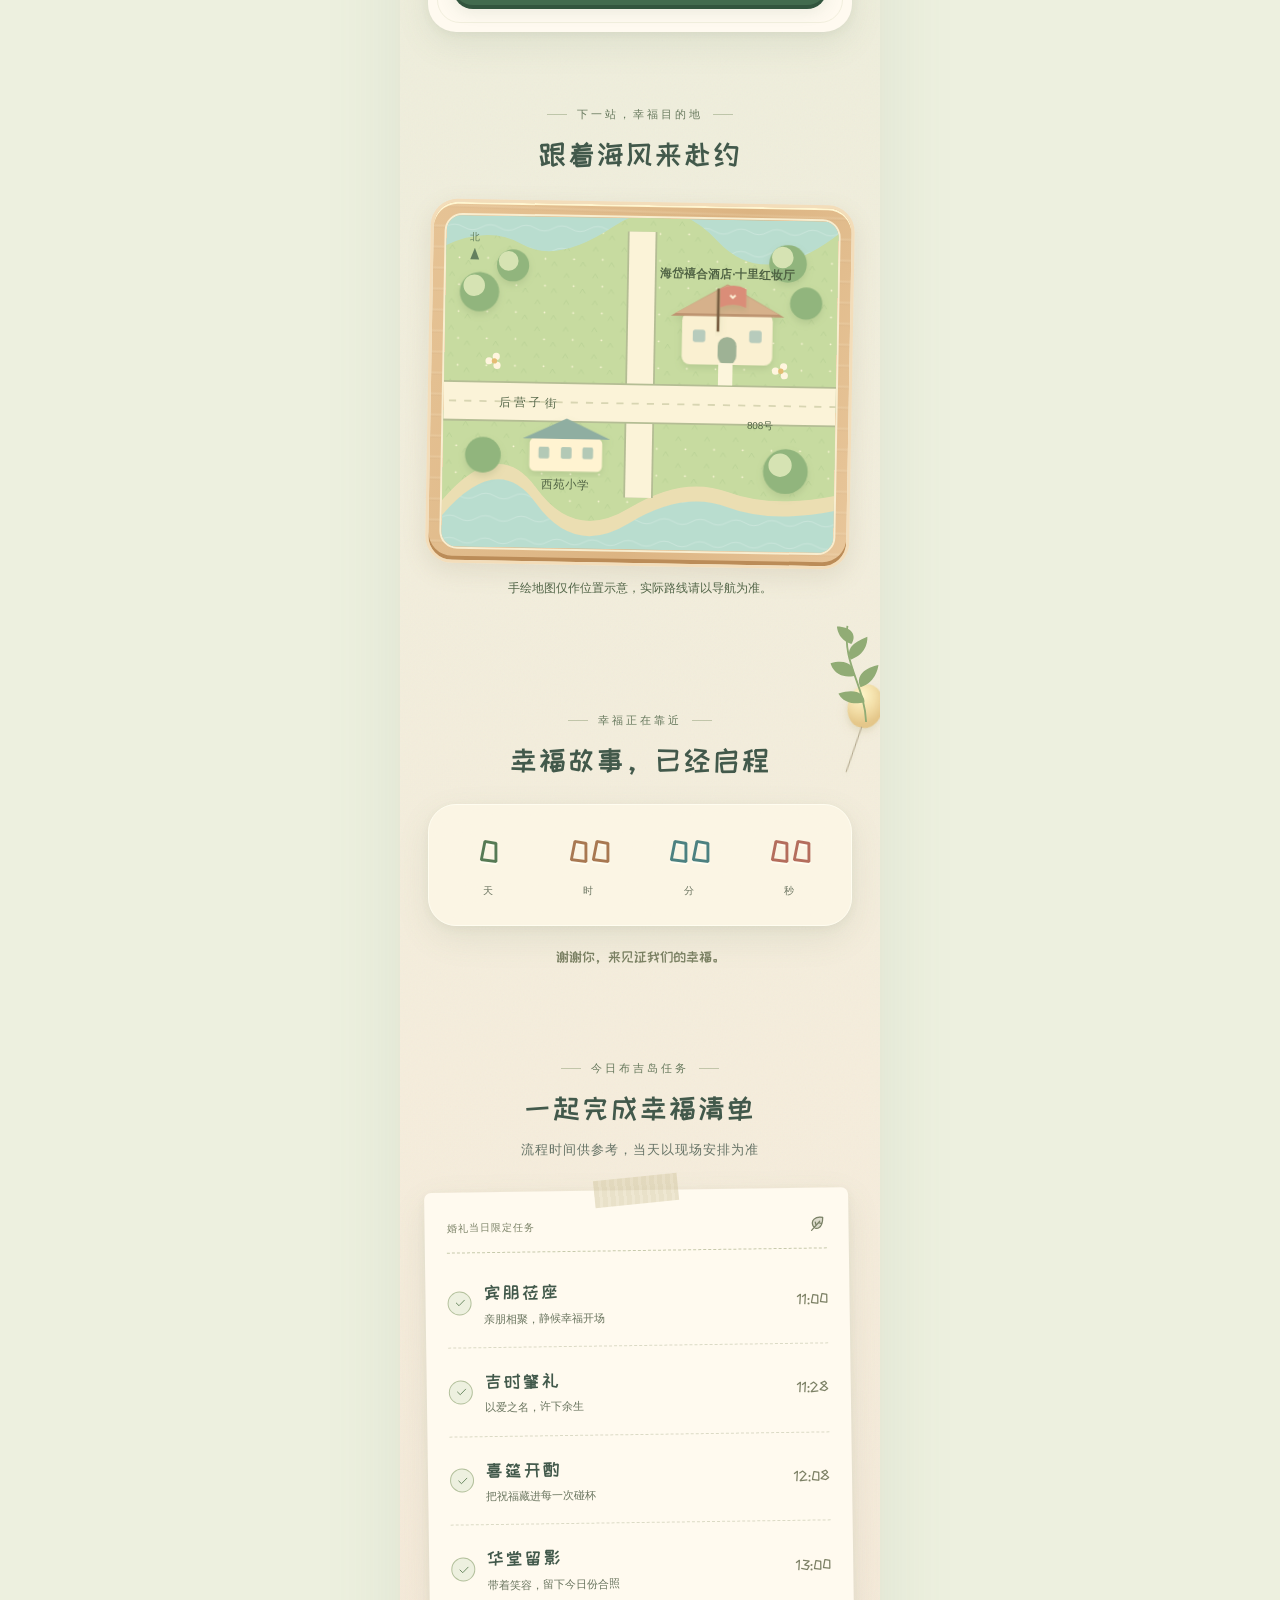
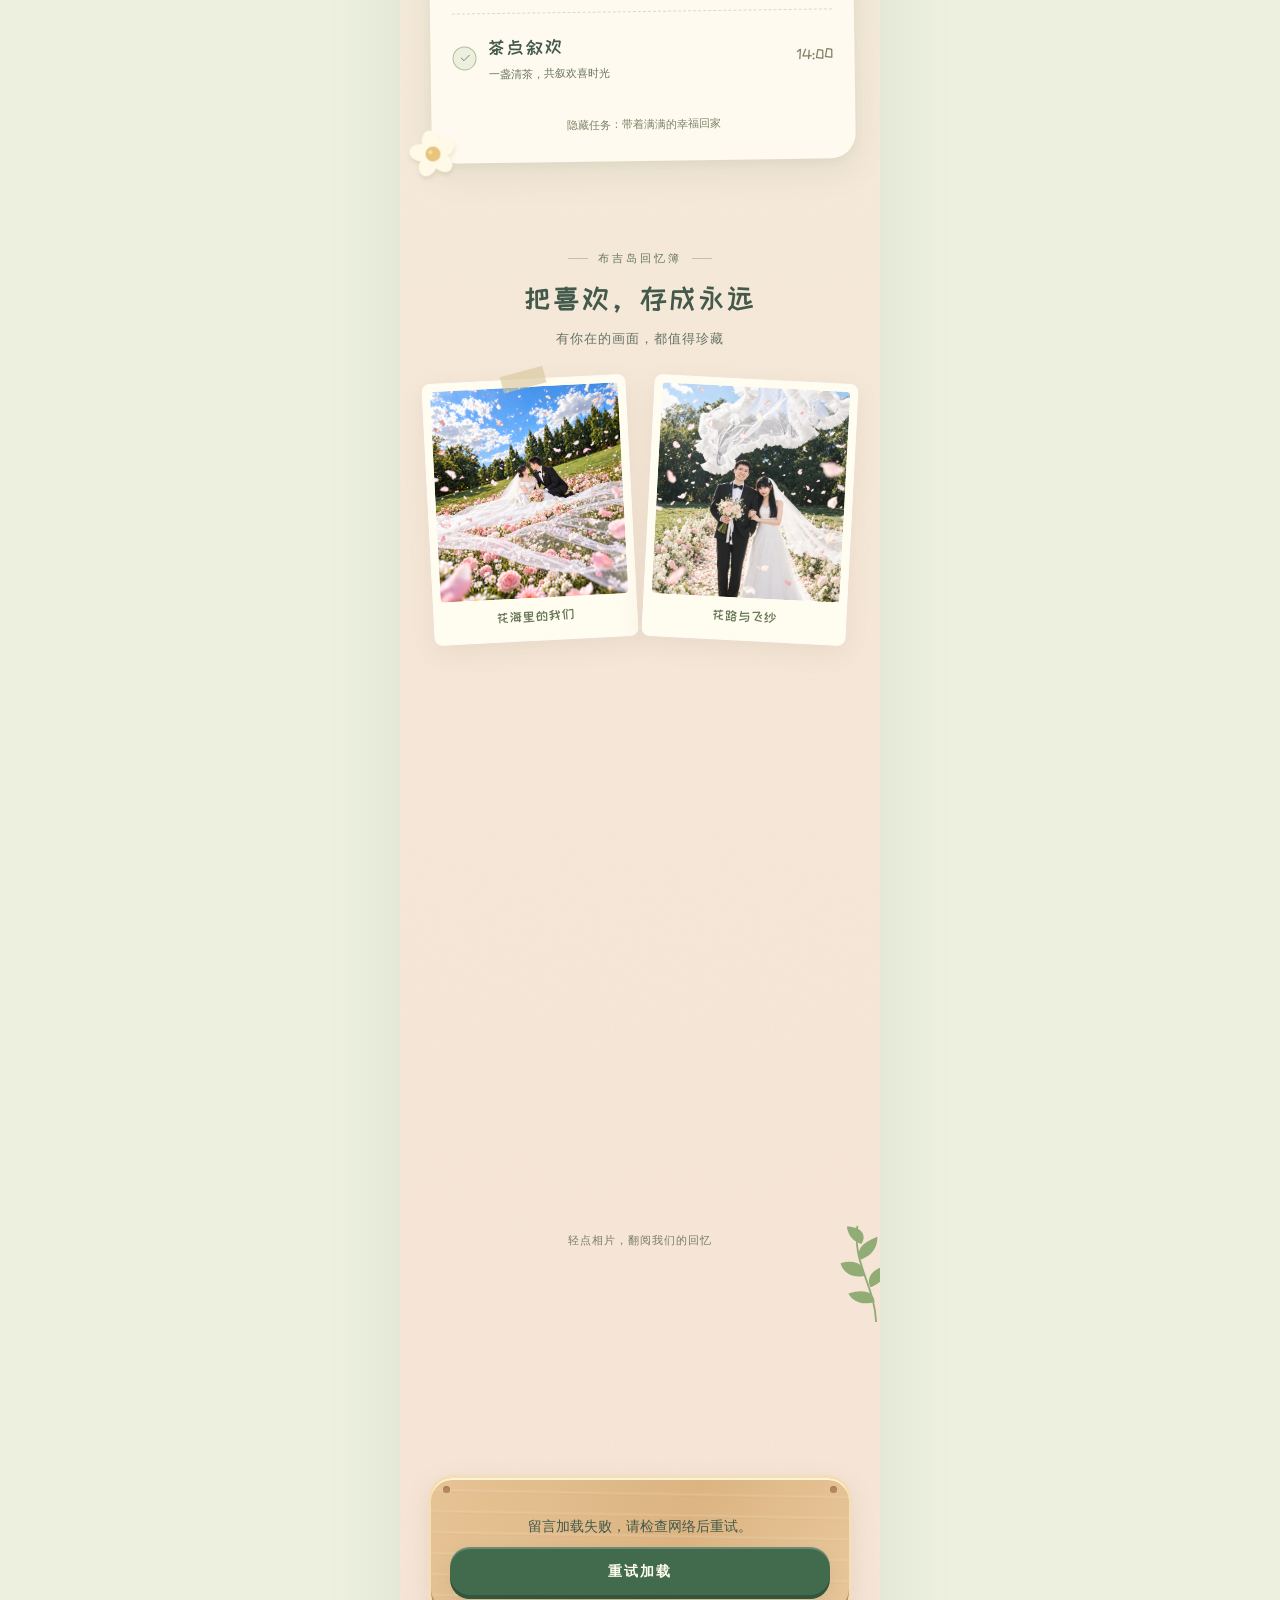
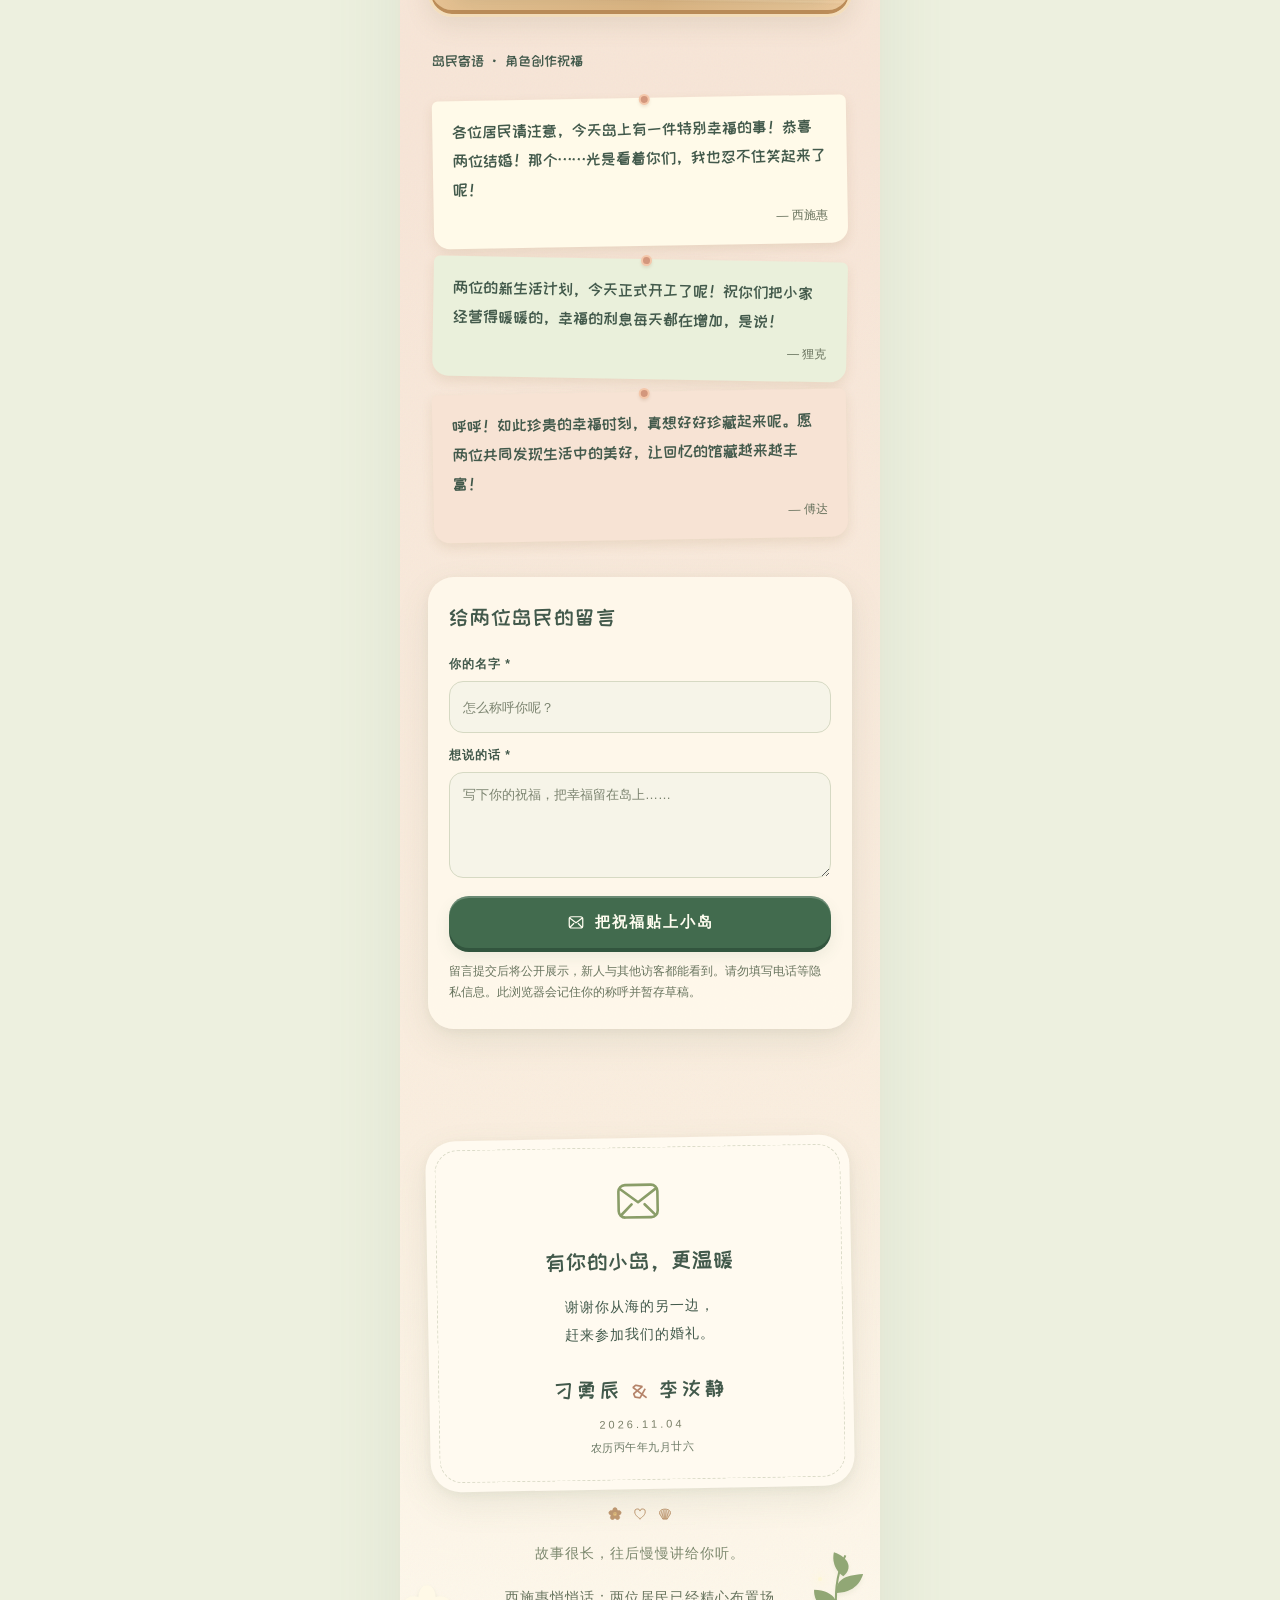
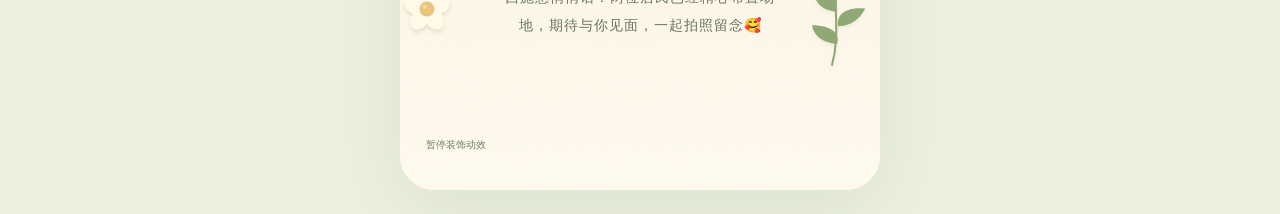
==== commit aed872e1: "Add banquet hall to hotel name" ====
--- a/index.html
+++ b/index.html
@@ -10,12 +10,12 @@
     <meta name="theme-color" content="#dceff7" />
     <meta
       name="description"
-      content="2026年11月4日 · 中午11点28分｜诚邀您相聚青州海岱禧合酒店，见证我们的幸福时刻"
+      content="2026年11月4日 · 中午11点28分｜诚邀您相聚青州海岱禧合酒店·十里红妆厅，见证我们的幸福时刻"
     />
     <meta property="og:title" content="叮～有一封布吉岛来信📩" />
     <meta
       property="og:description"
-      content="2026年11月4日 · 中午11点28分｜诚邀您相聚青州海岱禧合酒店，见证我们的幸福时刻"
+      content="2026年11月4日 · 中午11点28分｜诚邀您相聚青州海岱禧合酒店·十里红妆厅，见证我们的幸福时刻"
     />
     <!-- 可修改：更换域名时，同步更新 canonical、og:url、og:image 及 CONFIG.share 的链接。 -->
     <meta property="og:type" content="website" />
@@ -449,7 +449,7 @@
             <svg class="icon" aria-hidden="true"><use href="#i-pin" /></svg>
             <div>
               <div class="detail-label">幸福集合地点</div>
-              <h3 class="detail-value" data-bind="venue">海岱禧合酒店</h3>
+              <h3 class="detail-value" data-bind="venue">海岱禧合酒店·十里红妆厅</h3>
               <p class="detail-small">
                 <span data-bind="venueFull">海岱禧合婚礼艺术中心</span>
               </p>
@@ -498,7 +498,7 @@
             width="440"
             height="370"
             loading="lazy"
-            alt="海岱禧合酒店手绘位置示意图，标有后营子街808号及西苑小学"
+            alt="海岱禧合酒店·十里红妆厅手绘位置示意图，标有后营子街808号及西苑小学"
           />
         </div>
         <p class="map-caption">手绘地图仅作位置示意，实际路线请以导航为准。</p>
